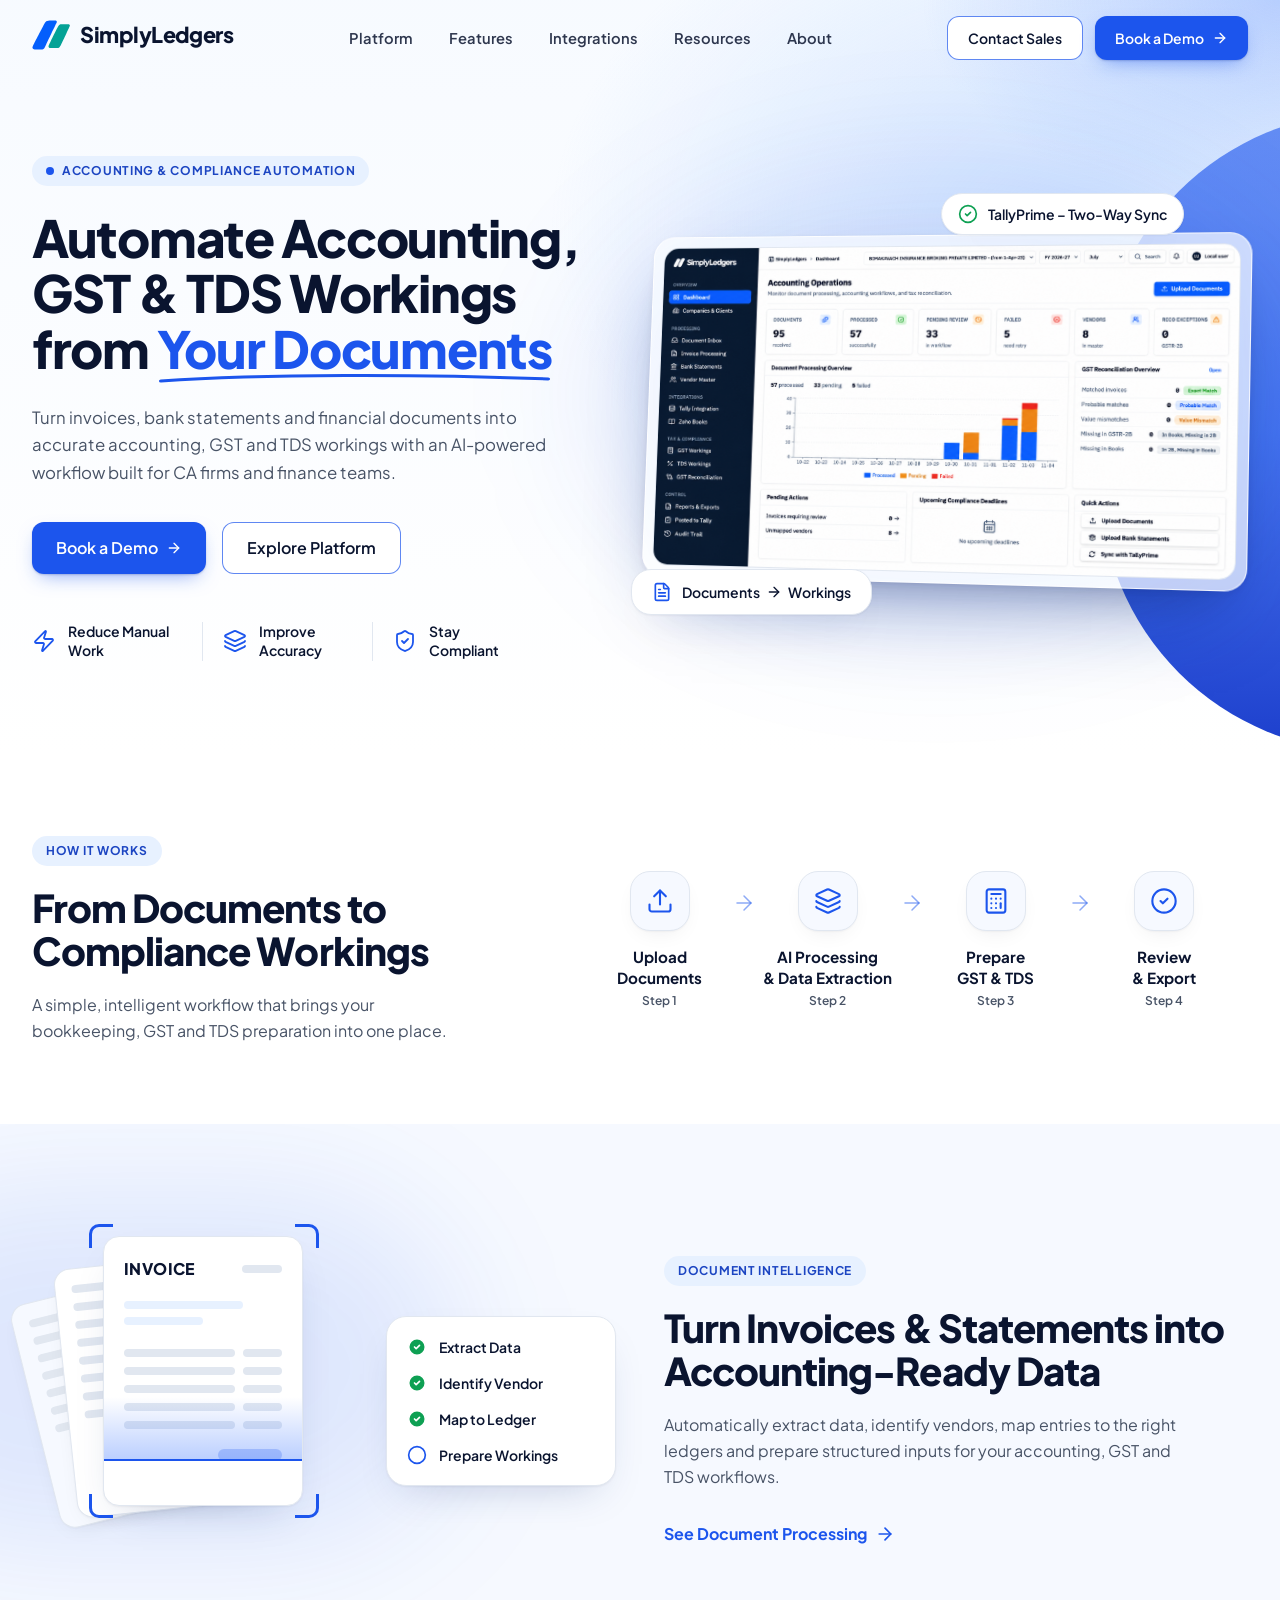
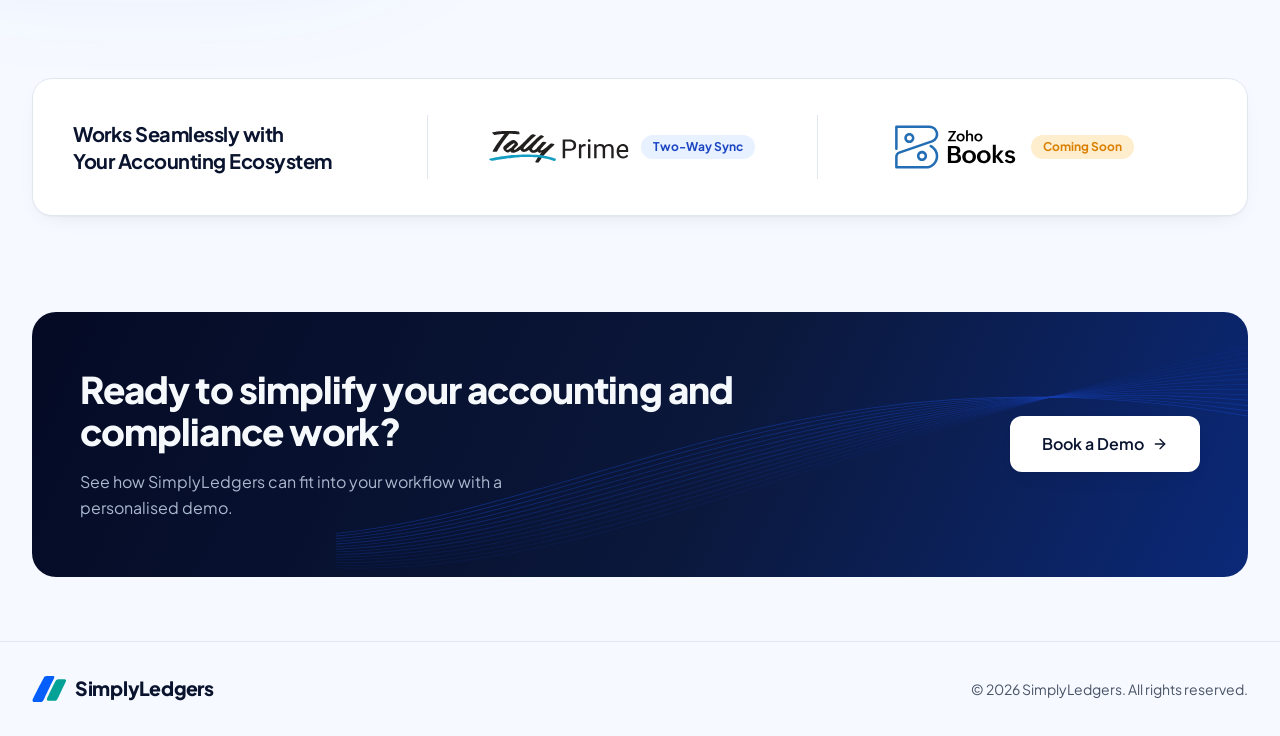
==== index.html @ 2ccde1b6 "Update website navigation and official brand logos" ====
<!DOCTYPE html>
<html lang="en" data-tsd-source="/src/routes/__root.tsx:119:5"><head><meta charset="utf-8"><meta name="viewport" content="width=device-width, initial-scale=1"><link rel="stylesheet" href="https://fonts.googleapis.com/css2?family=Plus+Jakarta+Sans:wght@400;500;600;700;800&amp;display=swap" data-precedence="default"><link rel="stylesheet" href="styles.css" data-precedence="default"><title>SimplyLedgers — Automate Accounting, GST &amp; TDS Workings</title><meta name="description" content="Turn invoices, bank statements and financial documents into accurate accounting, GST and TDS workings. Built for CA firms and finance teams."><meta property="og:title" content="SimplyLedgers — Automate Accounting, GST &amp; TDS Workings"><meta property="og:description" content="Turn invoices, bank statements and financial documents into accurate accounting, GST and TDS workings. Built for CA firms and finance teams."><meta property="og:type" content="website"><meta name="twitter:card" content="summary_large_image"><link rel="preconnect" href="https://fonts.googleapis.com"><link rel="preconnect" href="https://fonts.gstatic.com" crossorigin="anonymous">

<meta name="twitter:title" content="SimplyLedgers — Automate Accounting, GST &amp;amp; TDS Workings"><meta name="twitter:description" content="Turn invoices, bank statements and financial documents into accurate accounting, GST and TDS workings. Built for CA firms and finance teams."><meta property="og:image" content="https://pub-bb2e103a32db4e198524a2e9ed8f35b4.r2.dev/lovp_7wq3f783jy9pjv0c9831d3qkrh/c3ebfef0fb5a326c58db6273bd9fc0ab_1794362887114.png"><meta name="twitter:image" content="https://pub-bb2e103a32db4e198524a2e9ed8f35b4.r2.dev/lovp_7wq3f783jy9pjv0c9831d3qkrh/c3ebfef0fb5a326c58db6273bd9fc0ab_1794362887114.png"><link rel="icon" href="favicon.ico" type="image/x-icon"></head><body style=""><!--$--><div class="min-h-screen bg-background"><header class="fixed inset-x-0 top-0 z-50 transition-all duration-300 border-b border-transparent bg-transparent"><div class="mx-auto grid h-[76px] max-w-7xl grid-cols-[minmax(0,1fr)_auto] items-center gap-6 px-5 sm:px-8 lg:flex lg:justify-between"><a class="min-w-0 shrink-0 active" aria-label="SimplyLedgers home" href="index.html" data-status="active" aria-current="page"><span class="inline-flex items-center gap-2.5"><svg viewBox="568 362 406 318" aria-hidden="true" class="w-auto shrink-0 h-7 sm:h-[30px]"><g transform="translate(0 1024) scale(0.1 -0.1)"><path class="fill-brand-blue" d="M7410 6550 c-183 -8 -265 -61 -358 -233 -22 -40 -61 -110 -87 -157 -26 -47 -70 -128 -97 -180 -27 -52 -53 -99 -57 -105 -5 -5 -35 -62 -68 -125 -33 -63 -116 -221 -183 -350 -68 -129 -188 -361 -267 -515 -587 -1148 -596 -1169 -520 -1284 67 -101 66 -101 567 -101 633 0 586 -30 840 530 66 144 146 314 318 670 43 91 104 217 134 280 31 63 72 149 91 190 32 69 213 438 408 835 43 88 102 205 131 260 75 143 71 227 -13 270 -33 17 -571 27 -839 15z"></path><path class="fill-brand-teal" d="M8697 6159 c-66 -15 -132 -56 -183 -112 -48 -52 -305 -552 -637 -1237 -52 -107 -154 -316 -226 -464 -72 -148 -131 -271 -131 -273 0 -2 -20 -45 -45 -95 -76 -155 -58 -259 55 -319 44 -23 868 -22 943 1 155 48 183 93 519 830 56 122 140 305 181 390 24 52 97 208 162 345 65 138 171 360 236 494 141 289 147 319 83 391 -21 23 -51 44 -72 50 -46 12 -831 12 -885 -1z"></path></g></svg><span class="text-[1.25rem] font-extrabold leading-none tracking-tight sm:text-[1.35rem] text-foreground">SimplyLedgers</span></span></a><nav aria-label="Main" class="hidden items-center gap-1 lg:flex"><a class="group relative rounded-md px-4 py-2 text-[0.92rem] font-semibold text-foreground/85 transition-colors hover:text-primary" href="platform.html">Platform<span class="absolute inset-x-4 -bottom-0.5 h-0.5 origin-left scale-x-0 rounded-full bg-primary transition-transform duration-300 group-hover:scale-x-100"></span></a><a class="group relative rounded-md px-4 py-2 text-[0.92rem] font-semibold text-foreground/85 transition-colors hover:text-primary" href="features.html">Features<span class="absolute inset-x-4 -bottom-0.5 h-0.5 origin-left scale-x-0 rounded-full bg-primary transition-transform duration-300 group-hover:scale-x-100"></span></a><a class="group relative rounded-md px-4 py-2 text-[0.92rem] font-semibold text-foreground/85 transition-colors hover:text-primary" href="integrations.html">Integrations<span class="absolute inset-x-4 -bottom-0.5 h-0.5 origin-left scale-x-0 rounded-full bg-primary transition-transform duration-300 group-hover:scale-x-100"></span></a><a class="group relative rounded-md px-4 py-2 text-[0.92rem] font-semibold text-foreground/85 transition-colors hover:text-primary" href="resources.html">Resources<span class="absolute inset-x-4 -bottom-0.5 h-0.5 origin-left scale-x-0 rounded-full bg-primary transition-transform duration-300 group-hover:scale-x-100"></span></a><a class="group relative rounded-md px-4 py-2 text-[0.92rem] font-semibold text-foreground/85 transition-colors hover:text-primary" href="about.html">About<span class="absolute inset-x-4 -bottom-0.5 h-0.5 origin-left scale-x-0 rounded-full bg-primary transition-transform duration-300 group-hover:scale-x-100"></span></a></nav><div class="hidden items-center gap-3 lg:flex"><a class="inline-flex items-center justify-center gap-2 whitespace-nowrap text-sm cursor-pointer focus-visible:outline-none focus-visible:ring-1 focus-visible:ring-ring disabled:pointer-events-none disabled:opacity-50 disabled:cursor-not-allowed [&amp;_svg]:pointer-events-none [&amp;_svg]:size-4 [&amp;_svg]:shrink-0 border border-primary/70 bg-background text-foreground font-semibold transition-all duration-300 hover:border-primary hover:bg-secondary hover:-translate-y-px py-2 h-11 rounded-lg px-5" href="book-demo.html">Contact Sales</a><a class="inline-flex items-center justify-center gap-2 whitespace-nowrap text-sm cursor-pointer focus-visible:outline-none focus-visible:ring-1 focus-visible:ring-ring disabled:pointer-events-none disabled:opacity-50 disabled:cursor-not-allowed [&amp;_svg]:pointer-events-none [&amp;_svg]:size-4 [&amp;_svg]:shrink-0 bg-primary text-primary-foreground font-semibold shadow-button transition-all duration-300 hover:bg-primary-deep hover:-translate-y-px [&amp;_svg]:transition-transform hover:[&amp;_svg]:translate-x-0.5 py-2 h-11 rounded-lg px-5" href="book-demo.html">Book a Demo <svg xmlns="http://www.w3.org/2000/svg" width="24" height="24" viewBox="0 0 24 24" fill="none" stroke="currentColor" stroke-width="2" stroke-linecap="round" stroke-linejoin="round" class="lucide lucide-arrow-right" aria-hidden="true"><path d="M5 12h14"></path><path d="m12 5 7 7-7 7"></path></svg></a></div><button class="inline-flex items-center justify-center gap-2 whitespace-nowrap rounded-md text-sm font-medium cursor-pointer transition-colors focus-visible:outline-none focus-visible:ring-1 focus-visible:ring-ring disabled:pointer-events-none disabled:opacity-50 disabled:cursor-not-allowed [&amp;_svg]:pointer-events-none [&amp;_svg]:size-4 [&amp;_svg]:shrink-0 hover:bg-accent hover:text-accent-foreground h-9 w-9 shrink-0 lg:hidden" aria-label="Open menu" type="button" aria-haspopup="dialog" aria-expanded="false" data-state="closed"><svg xmlns="http://www.w3.org/2000/svg" width="24" height="24" viewBox="0 0 24 24" fill="none" stroke="currentColor" stroke-width="2" stroke-linecap="round" stroke-linejoin="round" class="lucide lucide-menu size-5!" aria-hidden="true"><path d="M4 5h16"></path><path d="M4 12h16"></path><path d="M4 19h16"></path></svg></button></div></header><main><section id="platform" class="relative overflow-hidden bg-hero pt-[76px]"><div aria-hidden="true" class="pointer-events-none absolute -right-[360px] top-28 hidden h-[640px] w-[540px] rounded-full bg-gradient-to-b from-primary/60 via-primary/80 to-primary-deep lg:block"></div><div class="mx-auto grid max-w-7xl items-center gap-16 px-5 pb-24 pt-14 sm:px-8 md:pt-20 lg:grid-cols-[minmax(0,0.95fr)_minmax(0,1.05fr)] lg:gap-10 lg:pb-24"><div class="min-w-0"><div class="reveal is-visible" style="--reveal-delay:0ms"><span class="eyebrow"><span class="size-2 rounded-full bg-primary"></span>Accounting &amp; Compliance Automation</span></div><div class="reveal is-visible" style="--reveal-delay:80ms"><h1 class="mt-6 text-[2.4rem] font-extrabold leading-[1.08] text-foreground sm:text-5xl lg:text-[2.85rem] xl:text-[3.2rem]">Automate Accounting,<br class="hidden lg:block"> GST &amp; TDS Workings<br class="hidden lg:block"> from<!-- --> <span class="relative inline-block text-primary">Your Documents<svg aria-hidden="true" viewBox="0 0 300 12" preserveAspectRatio="none" class="absolute -bottom-2 left-0 h-3 w-full"><path d="M3 9 C 80 2, 200 2, 297 7" fill="none" stroke="currentColor" stroke-width="3" stroke-linecap="round" pathLength="1" stroke-dasharray="1" style="animation:draw-line 1.2s 0.6s cubic-bezier(0.22,1,0.36,1) both"></path></svg></span></h1></div><div class="reveal is-visible" style="--reveal-delay:160ms"><p class="mt-7 max-w-xl text-[1.05rem] leading-relaxed text-muted-foreground">Turn invoices, bank statements and financial documents into accurate accounting, GST and TDS workings with an AI-powered workflow built for CA firms and finance teams.</p></div><div class="reveal mt-9 flex flex-wrap gap-4 is-visible" style="--reveal-delay:240ms"><a class="inline-flex items-center justify-center gap-2 whitespace-nowrap cursor-pointer focus-visible:outline-none focus-visible:ring-1 focus-visible:ring-ring disabled:pointer-events-none disabled:opacity-50 disabled:cursor-not-allowed [&amp;_svg]:pointer-events-none [&amp;_svg]:size-4 [&amp;_svg]:shrink-0 bg-primary text-primary-foreground font-semibold shadow-button transition-all duration-300 hover:bg-primary-deep hover:-translate-y-px [&amp;_svg]:transition-transform hover:[&amp;_svg]:translate-x-0.5 h-[52px] rounded-lg px-6 text-base" href="book-demo.html">Book a Demo <svg xmlns="http://www.w3.org/2000/svg" width="24" height="24" viewBox="0 0 24 24" fill="none" stroke="currentColor" stroke-width="2" stroke-linecap="round" stroke-linejoin="round" class="lucide lucide-arrow-right" aria-hidden="true"><path d="M5 12h14"></path><path d="m12 5 7 7-7 7"></path></svg></a><a class="inline-flex items-center justify-center gap-2 whitespace-nowrap cursor-pointer focus-visible:outline-none focus-visible:ring-1 focus-visible:ring-ring disabled:pointer-events-none disabled:opacity-50 disabled:cursor-not-allowed [&amp;_svg]:pointer-events-none [&amp;_svg]:size-4 [&amp;_svg]:shrink-0 border border-primary/70 bg-background text-foreground font-semibold transition-all duration-300 hover:border-primary hover:bg-secondary hover:-translate-y-px h-[52px] rounded-lg px-6 text-base" href="platform.html">Explore Platform</a></div><div class="reveal is-visible" style="--reveal-delay:320ms"><ul class="mt-12 grid max-w-lg grid-cols-3 divide-x divide-border"><li class="flex flex-col items-start gap-2 px-3 first:pl-0 sm:flex-row sm:items-center sm:gap-3 sm:px-5"><svg xmlns="http://www.w3.org/2000/svg" width="24" height="24" viewBox="0 0 24 24" fill="none" stroke="currentColor" stroke-width="1.8" stroke-linecap="round" stroke-linejoin="round" class="lucide lucide-zap size-6 shrink-0 text-primary" aria-hidden="true"><path d="M4 14a1 1 0 0 1-.78-1.63l9.9-10.2a.5.5 0 0 1 .86.46l-1.92 6.02A1 1 0 0 0 13 10h7a1 1 0 0 1 .78 1.63l-9.9 10.2a.5.5 0 0 1-.86-.46l1.92-6.02A1 1 0 0 0 11 14z"></path></svg><span class="text-[0.82rem] font-semibold leading-snug text-foreground sm:text-sm">Reduce Manual Work</span></li><li class="flex flex-col items-start gap-2 px-3 first:pl-0 sm:flex-row sm:items-center sm:gap-3 sm:px-5"><svg xmlns="http://www.w3.org/2000/svg" width="24" height="24" viewBox="0 0 24 24" fill="none" stroke="currentColor" stroke-width="1.8" stroke-linecap="round" stroke-linejoin="round" class="lucide lucide-layers size-6 shrink-0 text-primary" aria-hidden="true"><path d="M12.83 2.18a2 2 0 0 0-1.66 0L2.6 6.08a1 1 0 0 0 0 1.83l8.58 3.91a2 2 0 0 0 1.66 0l8.58-3.9a1 1 0 0 0 0-1.83z"></path><path d="M2 12a1 1 0 0 0 .58.91l8.6 3.91a2 2 0 0 0 1.65 0l8.58-3.9A1 1 0 0 0 22 12"></path><path d="M2 17a1 1 0 0 0 .58.91l8.6 3.91a2 2 0 0 0 1.65 0l8.58-3.9A1 1 0 0 0 22 17"></path></svg><span class="text-[0.82rem] font-semibold leading-snug text-foreground sm:text-sm">Improve Accuracy</span></li><li class="flex flex-col items-start gap-2 px-3 first:pl-0 sm:flex-row sm:items-center sm:gap-3 sm:px-5"><svg xmlns="http://www.w3.org/2000/svg" width="24" height="24" viewBox="0 0 24 24" fill="none" stroke="currentColor" stroke-width="1.8" stroke-linecap="round" stroke-linejoin="round" class="lucide lucide-shield-check size-6 shrink-0 text-primary" aria-hidden="true"><path d="M20 13c0 5-3.5 7.5-7.66 8.95a1 1 0 0 1-.67-.01C7.5 20.5 4 18 4 13V6a1 1 0 0 1 1-1c2 0 4.5-1.2 6.24-2.72a1.17 1.17 0 0 1 1.52 0C14.51 3.81 17 5 19 5a1 1 0 0 1 1 1z"></path><path d="m9 12 2 2 4-4"></path></svg><span class="text-[0.82rem] font-semibold leading-snug text-foreground sm:text-sm">Stay Compliant</span></li></ul></div></div><div class="reveal min-w-0 2xl:-mr-20 is-visible" style="--reveal-delay:200ms"><div class="relative"><div aria-hidden="true" class="absolute -inset-x-10 -top-16 -bottom-10 -z-10 rounded-[48%] bg-primary/10 blur-3xl"></div><div class="perspective-stage"><div class="lg:frame-tilt rounded-[22px] border border-background/80 bg-background/70 p-2 shadow-frame ring-1 ring-primary/10 backdrop-blur sm:p-2.5"><div class="overflow-hidden rounded-[16px] border border-border bg-background"><img src="simplyledgers-dashboard.png" alt="SimplyLedgers Accounting Operations dashboard" width="1693" height="929" class="block h-auto w-full" loading="eager" fetchpriority="high" decoding="async"></div></div></div><div class="animate-float-soft absolute -top-7 right-4 hidden items-center gap-2.5 rounded-full border border-border bg-background px-4 py-2.5 shadow-card sm:flex lg:-top-10 lg:right-16"><svg xmlns="http://www.w3.org/2000/svg" width="24" height="24" viewBox="0 0 24 24" fill="none" stroke="currentColor" stroke-width="2" stroke-linecap="round" stroke-linejoin="round" class="lucide lucide-circle-check size-5 text-success" aria-hidden="true"><circle cx="12" cy="12" r="10"></circle><path d="m9 12 2 2 4-4"></path></svg><span class="text-sm font-semibold text-foreground">TallyPrime – Two-Way Sync</span></div><div class="animate-float-soft absolute -bottom-8 left-0 hidden items-center gap-2.5 rounded-2xl border border-border bg-background px-5 py-3 shadow-card sm:flex" style="animation-delay:1.5s"><svg xmlns="http://www.w3.org/2000/svg" width="24" height="24" viewBox="0 0 24 24" fill="none" stroke="currentColor" stroke-width="2" stroke-linecap="round" stroke-linejoin="round" class="lucide lucide-file-text size-5 text-primary" aria-hidden="true"><path d="M6 22a2 2 0 0 1-2-2V4a2 2 0 0 1 2-2h8a2.4 2.4 0 0 1 1.704.706l3.588 3.588A2.4 2.4 0 0 1 20 8v12a2 2 0 0 1-2 2z"></path><path d="M14 2v5a1 1 0 0 0 1 1h5"></path><path d="M10 9H8"></path><path d="M16 13H8"></path><path d="M16 17H8"></path></svg><span class="flex items-center gap-1.5 text-sm font-semibold text-foreground">Documents <svg xmlns="http://www.w3.org/2000/svg" width="24" height="24" viewBox="0 0 24 24" fill="none" stroke="currentColor" stroke-width="2" stroke-linecap="round" stroke-linejoin="round" class="lucide lucide-arrow-right size-4" aria-hidden="true"><path d="M5 12h14"></path><path d="m12 5 7 7-7 7"></path></svg> Workings</span></div></div></div></div></section><section id="how-it-works" class="relative bg-background py-16 lg:py-20"><div class="mx-auto grid max-w-7xl items-center gap-14 px-5 sm:px-8 lg:grid-cols-[minmax(0,0.85fr)_minmax(0,1.15fr)] lg:gap-12"><div class="min-w-0"><div class="reveal is-visible" style="--reveal-delay:0ms"><span class="eyebrow">How it works</span></div><div class="reveal is-visible" style="--reveal-delay:80ms"><h2 class="mt-5 text-3xl font-extrabold leading-[1.12] text-foreground sm:text-[2.4rem]">From Documents to Compliance Workings</h2></div><div class="reveal is-visible" style="--reveal-delay:160ms"><p class="mt-5 max-w-md text-base leading-relaxed text-muted-foreground">A simple, intelligent workflow that brings your bookkeeping, GST and TDS preparation into one place.</p></div></div><ol class="grid min-w-0 grid-cols-2 gap-x-4 gap-y-10 sm:grid-cols-4 sm:gap-0"><li class="reveal relative flex flex-col items-center text-center is-visible" style="--reveal-delay:0ms"><svg xmlns="http://www.w3.org/2000/svg" width="24" height="24" viewBox="0 0 24 24" fill="none" stroke="currentColor" stroke-width="1.5" stroke-linecap="round" stroke-linejoin="round" class="lucide lucide-arrow-right absolute right-0 top-5 hidden size-6 translate-x-1/2 text-primary/50 sm:block" aria-hidden="true"><path d="M5 12h14"></path><path d="m12 5 7 7-7 7"></path></svg><span class="group grid size-[60px] place-items-center rounded-2xl border border-border bg-surface text-primary shadow-soft transition-all duration-300 hover:-translate-y-1 hover:border-primary/30 hover:bg-secondary"><svg xmlns="http://www.w3.org/2000/svg" width="24" height="24" viewBox="0 0 24 24" fill="none" stroke="currentColor" stroke-width="1.8" stroke-linecap="round" stroke-linejoin="round" class="lucide lucide-upload size-7" aria-hidden="true"><path d="M12 3v12"></path><path d="m17 8-5-5-5 5"></path><path d="M21 15v4a2 2 0 0 1-2 2H5a2 2 0 0 1-2-2v-4"></path></svg></span><span class="mt-4 text-[0.95rem] font-bold leading-snug text-foreground">Upload<br>Documents</span><span class="mt-1 text-xs font-semibold text-muted-foreground">Step <!-- -->1</span></li><li class="reveal relative flex flex-col items-center text-center is-visible" style="--reveal-delay:110ms"><svg xmlns="http://www.w3.org/2000/svg" width="24" height="24" viewBox="0 0 24 24" fill="none" stroke="currentColor" stroke-width="1.5" stroke-linecap="round" stroke-linejoin="round" class="lucide lucide-arrow-right absolute right-0 top-5 hidden size-6 translate-x-1/2 text-primary/50 sm:block" aria-hidden="true"><path d="M5 12h14"></path><path d="m12 5 7 7-7 7"></path></svg><span class="group grid size-[60px] place-items-center rounded-2xl border border-border bg-surface text-primary shadow-soft transition-all duration-300 hover:-translate-y-1 hover:border-primary/30 hover:bg-secondary"><svg xmlns="http://www.w3.org/2000/svg" width="24" height="24" viewBox="0 0 24 24" fill="none" stroke="currentColor" stroke-width="1.8" stroke-linecap="round" stroke-linejoin="round" class="lucide lucide-layers size-7" aria-hidden="true"><path d="M12.83 2.18a2 2 0 0 0-1.66 0L2.6 6.08a1 1 0 0 0 0 1.83l8.58 3.91a2 2 0 0 0 1.66 0l8.58-3.9a1 1 0 0 0 0-1.83z"></path><path d="M2 12a1 1 0 0 0 .58.91l8.6 3.91a2 2 0 0 0 1.65 0l8.58-3.9A1 1 0 0 0 22 12"></path><path d="M2 17a1 1 0 0 0 .58.91l8.6 3.91a2 2 0 0 0 1.65 0l8.58-3.9A1 1 0 0 0 22 17"></path></svg></span><span class="mt-4 text-[0.95rem] font-bold leading-snug text-foreground">AI Processing<br>&amp; Data Extraction</span><span class="mt-1 text-xs font-semibold text-muted-foreground">Step <!-- -->2</span></li><li class="reveal relative flex flex-col items-center text-center is-visible" style="--reveal-delay:220ms"><svg xmlns="http://www.w3.org/2000/svg" width="24" height="24" viewBox="0 0 24 24" fill="none" stroke="currentColor" stroke-width="1.5" stroke-linecap="round" stroke-linejoin="round" class="lucide lucide-arrow-right absolute right-0 top-5 hidden size-6 translate-x-1/2 text-primary/50 sm:block" aria-hidden="true"><path d="M5 12h14"></path><path d="m12 5 7 7-7 7"></path></svg><span class="group grid size-[60px] place-items-center rounded-2xl border border-border bg-surface text-primary shadow-soft transition-all duration-300 hover:-translate-y-1 hover:border-primary/30 hover:bg-secondary"><svg xmlns="http://www.w3.org/2000/svg" width="24" height="24" viewBox="0 0 24 24" fill="none" stroke="currentColor" stroke-width="1.8" stroke-linecap="round" stroke-linejoin="round" class="lucide lucide-calculator size-7" aria-hidden="true"><rect width="16" height="20" x="4" y="2" rx="2"></rect><line x1="8" x2="16" y1="6" y2="6"></line><line x1="16" x2="16" y1="14" y2="18"></line><path d="M16 10h.01"></path><path d="M12 10h.01"></path><path d="M8 10h.01"></path><path d="M12 14h.01"></path><path d="M8 14h.01"></path><path d="M12 18h.01"></path><path d="M8 18h.01"></path></svg></span><span class="mt-4 text-[0.95rem] font-bold leading-snug text-foreground">Prepare<br>GST &amp; TDS</span><span class="mt-1 text-xs font-semibold text-muted-foreground">Step <!-- -->3</span></li><li class="reveal relative flex flex-col items-center text-center is-visible" style="--reveal-delay:330ms"><span class="group grid size-[60px] place-items-center rounded-2xl border border-border bg-surface text-primary shadow-soft transition-all duration-300 hover:-translate-y-1 hover:border-primary/30 hover:bg-secondary"><svg xmlns="http://www.w3.org/2000/svg" width="24" height="24" viewBox="0 0 24 24" fill="none" stroke="currentColor" stroke-width="1.8" stroke-linecap="round" stroke-linejoin="round" class="lucide lucide-circle-check size-7" aria-hidden="true"><circle cx="12" cy="12" r="10"></circle><path d="m9 12 2 2 4-4"></path></svg></span><span class="mt-4 text-[0.95rem] font-bold leading-snug text-foreground">Review<br>&amp; Export</span><span class="mt-1 text-xs font-semibold text-muted-foreground">Step <!-- -->4</span></li></ol></div></section><section id="document-intelligence" class="relative overflow-hidden bg-surface py-20 lg:py-28"><div aria-hidden="true" class="pointer-events-none absolute -left-40 top-16 h-[360px] w-[620px] rounded-full bg-primary/10 blur-3xl"></div><div class="relative mx-auto grid max-w-7xl items-center gap-16 px-5 sm:px-8 lg:grid-cols-2 lg:gap-12"><div class="reveal flex min-w-0 flex-col items-center gap-8 sm:flex-row sm:items-center sm:justify-center is-visible" style="--reveal-delay:0ms"><div class="relative mx-auto h-[300px] w-full max-w-[320px] sm:h-[330px]"><div class="absolute left-0 top-12 h-[230px] w-[170px] -rotate-[14deg] rounded-xl border border-border bg-surface p-4 shadow-soft"><div class="space-y-2.5"><div class="flex gap-2"><span class="h-2 flex-1 rounded-full bg-border"></span><span class="h-2 w-1/4 rounded-full bg-border"></span></div><div class="flex gap-2"><span class="h-2 flex-1 rounded-full bg-border"></span><span class="h-2 w-1/4 rounded-full bg-border"></span></div><div class="flex gap-2"><span class="h-2 flex-1 rounded-full bg-border"></span><span class="h-2 w-1/4 rounded-full bg-border"></span></div><div class="flex gap-2"><span class="h-2 flex-1 rounded-full bg-border"></span><span class="h-2 w-1/4 rounded-full bg-border"></span></div><div class="flex gap-2"><span class="h-2 flex-1 rounded-full bg-border"></span><span class="h-2 w-1/4 rounded-full bg-border"></span></div><div class="flex gap-2"><span class="h-2 flex-1 rounded-full bg-border"></span><span class="h-2 w-1/4 rounded-full bg-border"></span></div><div class="flex gap-2"><span class="h-2 flex-1 rounded-full bg-border"></span><span class="h-2 w-1/4 rounded-full bg-border"></span></div></div></div><div class="absolute left-8 top-6 h-[250px] w-[185px] -rotate-[6deg] rounded-xl border border-border bg-background p-4 shadow-soft"><div class="space-y-2.5"><div class="flex gap-2"><span class="h-2 flex-1 rounded-full bg-border"></span><span class="h-2 w-1/4 rounded-full bg-border"></span></div><div class="flex gap-2"><span class="h-2 flex-1 rounded-full bg-border"></span><span class="h-2 w-1/4 rounded-full bg-border"></span></div><div class="flex gap-2"><span class="h-2 flex-1 rounded-full bg-border"></span><span class="h-2 w-1/4 rounded-full bg-border"></span></div><div class="flex gap-2"><span class="h-2 flex-1 rounded-full bg-border"></span><span class="h-2 w-1/4 rounded-full bg-border"></span></div><div class="flex gap-2"><span class="h-2 flex-1 rounded-full bg-border"></span><span class="h-2 w-1/4 rounded-full bg-border"></span></div><div class="flex gap-2"><span class="h-2 flex-1 rounded-full bg-border"></span><span class="h-2 w-1/4 rounded-full bg-border"></span></div><div class="flex gap-2"><span class="h-2 flex-1 rounded-full bg-border"></span><span class="h-2 w-1/4 rounded-full bg-border"></span></div><div class="flex gap-2"><span class="h-2 flex-1 rounded-full bg-border"></span><span class="h-2 w-1/4 rounded-full bg-border"></span></div></div></div><div class="absolute left-[70px] top-0 h-[270px] w-[200px] overflow-hidden rounded-xl border border-border bg-background p-5 shadow-card"><div class="flex items-center justify-between"><span class="text-base font-extrabold tracking-wide text-foreground">INVOICE</span><span class="h-2 w-10 rounded-full bg-border"></span></div><div class="mt-5 space-y-2"><span class="block h-2 w-3/4 rounded-full bg-secondary"></span><span class="block h-2 w-1/2 rounded-full bg-secondary"></span></div><div class="mt-6"><div class="space-y-2.5"><div class="flex gap-2"><span class="h-2 flex-1 rounded-full bg-border"></span><span class="h-2 w-1/4 rounded-full bg-border"></span></div><div class="flex gap-2"><span class="h-2 flex-1 rounded-full bg-border"></span><span class="h-2 w-1/4 rounded-full bg-border"></span></div><div class="flex gap-2"><span class="h-2 flex-1 rounded-full bg-border"></span><span class="h-2 w-1/4 rounded-full bg-border"></span></div><div class="flex gap-2"><span class="h-2 flex-1 rounded-full bg-border"></span><span class="h-2 w-1/4 rounded-full bg-border"></span></div><div class="flex gap-2"><span class="h-2 flex-1 rounded-full bg-border"></span><span class="h-2 w-1/4 rounded-full bg-border"></span></div></div></div><div class="mt-5 flex justify-end"><span class="h-3 w-16 rounded-full bg-primary/25"></span></div><div class="animate-scan absolute inset-x-0 h-16 -translate-y-full" style="background:var(--gradient-scan)"><span class="absolute inset-x-0 bottom-0 h-0.5 bg-primary"></span></div></div><span aria-hidden="true" class="absolute left-[56px] -top-3 size-6 rounded-tl-md border-l-[3px] border-t-[3px] border-primary"></span><span aria-hidden="true" class="absolute left-[262px] -top-3 size-6 rounded-tr-md border-r-[3px] border-t-[3px] border-primary"></span><span aria-hidden="true" class="absolute left-[56px] top-[258px] size-6 rounded-bl-md border-b-[3px] border-l-[3px] border-primary"></span><span aria-hidden="true" class="absolute left-[262px] top-[258px] size-6 rounded-br-md border-b-[3px] border-r-[3px] border-primary"></span></div><ul class="w-full max-w-[230px] shrink-0 space-y-4 rounded-2xl border border-border bg-background p-5 shadow-card"><li class="reveal flex items-center gap-3 is-visible" style="--reveal-delay:300ms"><svg xmlns="http://www.w3.org/2000/svg" width="24" height="24" viewBox="0 0 24 24" fill="none" stroke="currentColor" stroke-width="2" stroke-linecap="round" stroke-linejoin="round" class="lucide lucide-circle-check size-5 shrink-0 fill-success text-background" aria-hidden="true"><circle cx="12" cy="12" r="10"></circle><path d="m9 12 2 2 4-4"></path></svg><span class="text-sm font-semibold text-foreground">Extract Data</span></li><li class="reveal flex items-center gap-3 is-visible" style="--reveal-delay:480ms"><svg xmlns="http://www.w3.org/2000/svg" width="24" height="24" viewBox="0 0 24 24" fill="none" stroke="currentColor" stroke-width="2" stroke-linecap="round" stroke-linejoin="round" class="lucide lucide-circle-check size-5 shrink-0 fill-success text-background" aria-hidden="true"><circle cx="12" cy="12" r="10"></circle><path d="m9 12 2 2 4-4"></path></svg><span class="text-sm font-semibold text-foreground">Identify Vendor</span></li><li class="reveal flex items-center gap-3 is-visible" style="--reveal-delay:660ms"><svg xmlns="http://www.w3.org/2000/svg" width="24" height="24" viewBox="0 0 24 24" fill="none" stroke="currentColor" stroke-width="2" stroke-linecap="round" stroke-linejoin="round" class="lucide lucide-circle-check size-5 shrink-0 fill-success text-background" aria-hidden="true"><circle cx="12" cy="12" r="10"></circle><path d="m9 12 2 2 4-4"></path></svg><span class="text-sm font-semibold text-foreground">Map to Ledger</span></li><li class="reveal flex items-center gap-3 is-visible" style="--reveal-delay:840ms"><svg xmlns="http://www.w3.org/2000/svg" width="24" height="24" viewBox="0 0 24 24" fill="none" stroke="currentColor" stroke-width="2" stroke-linecap="round" stroke-linejoin="round" class="lucide lucide-circle size-5 shrink-0 text-primary" aria-hidden="true"><circle cx="12" cy="12" r="10"></circle></svg><span class="text-sm font-semibold text-foreground">Prepare Workings</span></li></ul></div><div class="min-w-0"><div class="reveal is-visible" style="--reveal-delay:0ms"><span class="eyebrow">Document intelligence</span></div><div class="reveal is-visible" style="--reveal-delay:80ms"><h2 class="mt-5 text-3xl font-extrabold leading-[1.12] text-foreground sm:text-[2.4rem]">Turn Invoices &amp; Statements into Accounting-Ready Data</h2></div><div class="reveal is-visible" style="--reveal-delay:160ms"><p class="mt-5 max-w-lg text-base leading-relaxed text-muted-foreground">Automatically extract data, identify vendors, map entries to the right ledgers and prepare structured inputs for your accounting, GST and TDS workflows.</p></div><div class="reveal is-visible" style="--reveal-delay:240ms"><a class="group mt-8 inline-flex items-center gap-2 text-base font-bold text-primary transition-colors hover:text-primary-deep" href="platform.html#document-intelligence">See Document Processing<svg xmlns="http://www.w3.org/2000/svg" width="24" height="24" viewBox="0 0 24 24" fill="none" stroke="currentColor" stroke-width="2" stroke-linecap="round" stroke-linejoin="round" class="lucide lucide-arrow-right size-5 transition-transform duration-300 group-hover:translate-x-1" aria-hidden="true"><path d="M5 12h14"></path><path d="m12 5 7 7-7 7"></path></svg></a></div></div></div></section><section id="integrations" class="bg-surface pb-20 lg:pb-24"><div class="mx-auto max-w-7xl px-5 sm:px-8"><div class="reveal grid items-center gap-8 rounded-2xl border border-border bg-background px-6 py-8 shadow-soft sm:px-10 md:grid-cols-[minmax(0,1fr)_auto_minmax(0,1.1fr)_auto_minmax(0,1.1fr)] md:gap-0 md:py-9 is-visible" style="--reveal-delay:0ms"><h2 class="text-xl font-bold leading-snug text-foreground md:pr-8">Works Seamlessly with<br class="hidden sm:block"> Your Accounting Ecosystem</h2><span aria-hidden="true" class="hidden h-16 w-px bg-border md:block"></span><div class="flex flex-wrap items-center gap-3 md:justify-center md:px-8"><img src="logos/tallyprime-logo.svg" alt="TallyPrime" class="h-8 w-auto shrink-0"><span class="rounded-full bg-secondary px-3 py-1 text-xs font-bold text-secondary-foreground">Two-Way Sync</span></div><span aria-hidden="true" class="hidden h-16 w-px bg-border md:block"></span><div class="flex flex-wrap items-center gap-3 md:justify-center md:px-8"><img src="logos/zoho-books-logo.svg" alt="Zoho Books" class="h-11 w-auto shrink-0"><span class="rounded-full bg-warning-soft px-3 py-1 text-xs font-bold text-warning">Coming Soon</span></div></div></div></section><section id="book-demo" class="bg-surface pb-16"><div class="mx-auto max-w-7xl px-5 sm:px-8"><div class="reveal relative overflow-hidden rounded-3xl bg-cta px-7 py-12 sm:px-12 md:py-14 is-visible" style="--reveal-delay:0ms"><svg aria-hidden="true" viewBox="0 0 800 300" preserveAspectRatio="none" class="pointer-events-none absolute inset-y-0 right-0 h-full w-full opacity-60 md:w-3/4"><path d="M0 290 C 220 300, 420 150, 800 40" fill="none" class="stroke-primary" stroke-opacity="0.15" stroke-width="1"></path><path d="M0 287 C 220 294, 420 141, 800 46" fill="none" class="stroke-primary" stroke-opacity="0.185" stroke-width="1"></path><path d="M0 284 C 220 288, 420 132, 800 52" fill="none" class="stroke-primary" stroke-opacity="0.22" stroke-width="1"></path><path d="M0 281 C 220 282, 420 123, 800 58" fill="none" class="stroke-primary" stroke-opacity="0.255" stroke-width="1"></path><path d="M0 278 C 220 276, 420 114, 800 64" fill="none" class="stroke-primary" stroke-opacity="0.29000000000000004" stroke-width="1"></path><path d="M0 275 C 220 270, 420 105, 800 70" fill="none" class="stroke-primary" stroke-opacity="0.325" stroke-width="1"></path><path d="M0 272 C 220 264, 420 96, 800 76" fill="none" class="stroke-primary" stroke-opacity="0.36" stroke-width="1"></path><path d="M0 269 C 220 258, 420 87, 800 82" fill="none" class="stroke-primary" stroke-opacity="0.395" stroke-width="1"></path><path d="M0 266 C 220 252, 420 78, 800 88" fill="none" class="stroke-primary" stroke-opacity="0.43000000000000005" stroke-width="1"></path><path d="M0 263 C 220 246, 420 69, 800 94" fill="none" class="stroke-primary" stroke-opacity="0.4650000000000001" stroke-width="1"></path><path d="M0 260 C 220 240, 420 60, 800 100" fill="none" class="stroke-primary" stroke-opacity="0.5" stroke-width="1"></path><path d="M0 257 C 220 234, 420 51, 800 106" fill="none" class="stroke-primary" stroke-opacity="0.535" stroke-width="1"></path><path d="M0 254 C 220 228, 420 42, 800 112" fill="none" class="stroke-primary" stroke-opacity="0.5700000000000001" stroke-width="1"></path><path d="M0 251 C 220 222, 420 33, 800 118" fill="none" class="stroke-primary" stroke-opacity="0.6050000000000001" stroke-width="1"></path></svg><div class="relative grid items-center gap-8 md:grid-cols-[minmax(0,1fr)_auto]"><div class="min-w-0"><h2 class="max-w-2xl text-3xl font-extrabold leading-[1.15] text-navy-foreground sm:text-[2.3rem]">Ready to simplify your accounting and compliance work?</h2><p class="mt-4 max-w-lg text-base leading-relaxed text-navy-muted">See how SimplyLedgers can fit into your workflow with a personalised demo.</p></div><a class="inline-flex items-center justify-center gap-2 whitespace-nowrap cursor-pointer focus-visible:outline-none focus-visible:ring-1 focus-visible:ring-ring disabled:pointer-events-none disabled:opacity-50 disabled:cursor-not-allowed [&amp;_svg]:pointer-events-none [&amp;_svg]:size-4 [&amp;_svg]:shrink-0 bg-background text-foreground font-semibold shadow-soft transition-all duration-300 hover:bg-secondary hover:-translate-y-px [&amp;_svg]:transition-transform hover:[&amp;_svg]:translate-x-0.5 rounded-lg text-base h-14 justify-self-start px-8 md:justify-self-end" href="book-demo.html">Book a Demo <svg xmlns="http://www.w3.org/2000/svg" width="24" height="24" viewBox="0 0 24 24" fill="none" stroke="currentColor" stroke-width="2" stroke-linecap="round" stroke-linejoin="round" class="lucide lucide-arrow-right" aria-hidden="true"><path d="M5 12h14"></path><path d="m12 5 7 7-7 7"></path></svg></a></div></div></div></section></main><footer class="border-t border-border bg-surface"><div class="mx-auto flex max-w-7xl flex-col items-start justify-between gap-4 px-5 py-8 sm:flex-row sm:items-center sm:px-8"><span class="inline-flex items-center gap-2.5 scale-90 origin-left"><svg viewBox="568 362 406 318" aria-hidden="true" class="w-auto shrink-0 h-7 sm:h-[30px]"><g transform="translate(0 1024) scale(0.1 -0.1)"><path class="fill-brand-blue" d="M7410 6550 c-183 -8 -265 -61 -358 -233 -22 -40 -61 -110 -87 -157 -26 -47 -70 -128 -97 -180 -27 -52 -53 -99 -57 -105 -5 -5 -35 -62 -68 -125 -33 -63 -116 -221 -183 -350 -68 -129 -188 -361 -267 -515 -587 -1148 -596 -1169 -520 -1284 67 -101 66 -101 567 -101 633 0 586 -30 840 530 66 144 146 314 318 670 43 91 104 217 134 280 31 63 72 149 91 190 32 69 213 438 408 835 43 88 102 205 131 260 75 143 71 227 -13 270 -33 17 -571 27 -839 15z"></path><path class="fill-brand-teal" d="M8697 6159 c-66 -15 -132 -56 -183 -112 -48 -52 -305 -552 -637 -1237 -52 -107 -154 -316 -226 -464 -72 -148 -131 -271 -131 -273 0 -2 -20 -45 -45 -95 -76 -155 -58 -259 55 -319 44 -23 868 -22 943 1 155 48 183 93 519 830 56 122 140 305 181 390 24 52 97 208 162 345 65 138 171 360 236 494 141 289 147 319 83 391 -21 23 -51 44 -72 50 -46 12 -831 12 -885 -1z"></path></g></svg><span class="text-[1.25rem] font-extrabold leading-none tracking-tight sm:text-[1.35rem] text-foreground">SimplyLedgers</span></span><p class="text-sm text-muted-foreground">© <!-- -->2026<!-- --> SimplyLedgers. All rights reserved.</p></div></footer></div><!--/$-->


<div></div><div id="mobile-menu" hidden><div data-state="open" class="fixed inset-0 z-50 bg-black/80 data-[state=open]:animate-in data-[state=closed]:animate-out data-[state=closed]:fade-out-0 data-[state=open]:fade-in-0" data-aria-hidden="true" aria-hidden="true"></div>
<div role="dialog" id="radix-_R_haq_" data-state="open" class="fixed z-50 bg-background p-6 shadow-lg transition ease-in-out data-[state=closed]:duration-300 data-[state=open]:duration-500 data-[state=open]:animate-in data-[state=closed]:animate-out inset-y-0 right-0 h-full w-3/4 border-l data-[state=closed]:slide-out-to-right data-[state=open]:slide-in-from-right sm:max-w-sm flex flex-col gap-6 pt-14" tabindex="-1" aria-labelledby="radix-_R_haqH1_"><button type="button" class="absolute right-4 top-4 rounded-sm opacity-70 ring-offset-background cursor-pointer transition-opacity hover:opacity-100 focus:outline-none focus:ring-2 focus:ring-ring focus:ring-offset-2 disabled:pointer-events-none data-[state=open]:bg-secondary"><svg xmlns="http://www.w3.org/2000/svg" width="24" height="24" viewBox="0 0 24 24" fill="none" stroke="currentColor" stroke-width="2" stroke-linecap="round" stroke-linejoin="round" class="lucide lucide-x h-4 w-4" aria-hidden="true"><path d="M18 6 6 18"></path><path d="m6 6 12 12"></path></svg><span class="sr-only">Close</span></button><h2 id="radix-_R_haqH1_" class="text-lg font-semibold text-foreground sr-only">Menu</h2><nav aria-label="Mobile" class="flex flex-col gap-1"><a class="rounded-lg px-3 py-3 text-base font-semibold text-foreground transition-colors hover:bg-secondary hover:text-primary" href="platform.html">Platform</a><a class="rounded-lg px-3 py-3 text-base font-semibold text-foreground transition-colors hover:bg-secondary hover:text-primary" href="features.html">Features</a><a class="rounded-lg px-3 py-3 text-base font-semibold text-foreground transition-colors hover:bg-secondary hover:text-primary" href="integrations.html">Integrations</a><a class="rounded-lg px-3 py-3 text-base font-semibold text-foreground transition-colors hover:bg-secondary hover:text-primary" href="resources.html">Resources</a><a class="rounded-lg px-3 py-3 text-base font-semibold text-foreground transition-colors hover:bg-secondary hover:text-primary" href="about.html">About</a></nav><div class="mt-auto flex flex-col gap-3"><a class="inline-flex items-center justify-center gap-2 whitespace-nowrap text-sm cursor-pointer focus-visible:outline-none focus-visible:ring-1 focus-visible:ring-ring disabled:pointer-events-none disabled:opacity-50 disabled:cursor-not-allowed [&amp;_svg]:pointer-events-none [&amp;_svg]:size-4 [&amp;_svg]:shrink-0 border border-primary/70 bg-background text-foreground font-semibold transition-all duration-300 hover:border-primary hover:bg-secondary hover:-translate-y-px px-4 py-2 h-12 rounded-lg" href="book-demo.html">Contact Sales</a><a class="inline-flex items-center justify-center gap-2 whitespace-nowrap text-sm cursor-pointer focus-visible:outline-none focus-visible:ring-1 focus-visible:ring-ring disabled:pointer-events-none disabled:opacity-50 disabled:cursor-not-allowed [&amp;_svg]:pointer-events-none [&amp;_svg]:size-4 [&amp;_svg]:shrink-0 bg-primary text-primary-foreground font-semibold shadow-button transition-all duration-300 hover:bg-primary-deep hover:-translate-y-px [&amp;_svg]:transition-transform hover:[&amp;_svg]:translate-x-0.5 px-4 py-2 h-12 rounded-lg" href="book-demo.html">Book a Demo <svg xmlns="http://www.w3.org/2000/svg" width="24" height="24" viewBox="0 0 24 24" fill="none" stroke="currentColor" stroke-width="2" stroke-linecap="round" stroke-linejoin="round" class="lucide lucide-arrow-right" aria-hidden="true"><path d="M5 12h14"></path><path d="m12 5 7 7-7 7"></path></svg></a></div></div></div><script src="site.js"></script></body></html>
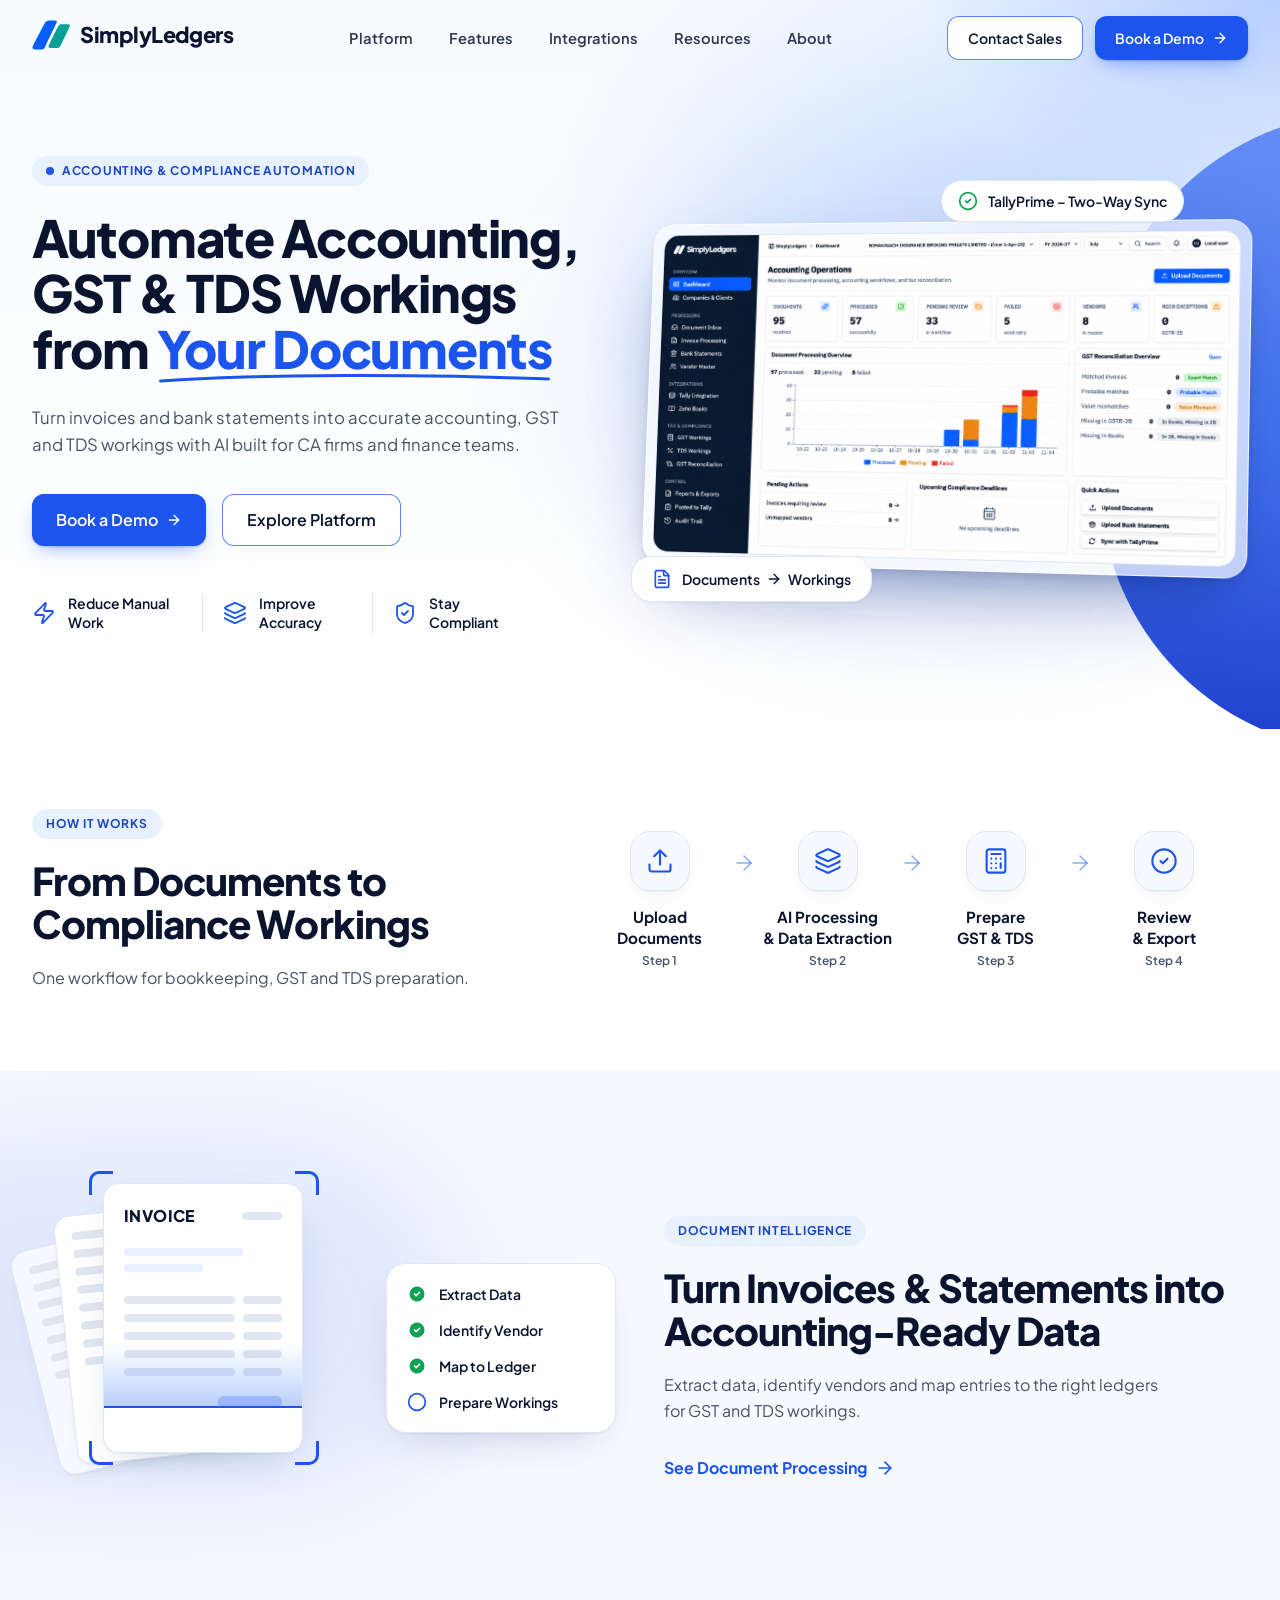
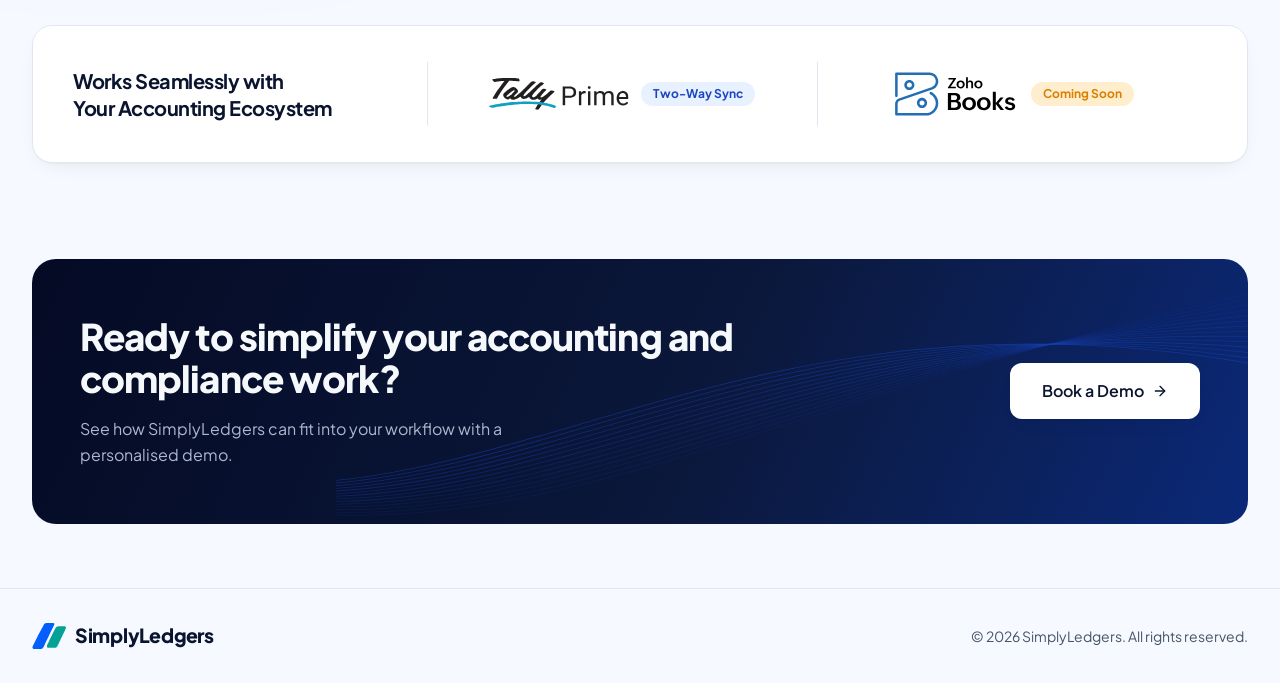
==== commit 09fca0c2: "Fix platform navigation active tab and scrolling" ====
--- a/index.html
+++ b/index.html
@@ -1,7 +1,7 @@
 <!DOCTYPE html>
 <html lang="en" data-tsd-source="/src/routes/__root.tsx:119:5"><head><meta charset="utf-8"><meta name="viewport" content="width=device-width, initial-scale=1"><link rel="stylesheet" href="https://fonts.googleapis.com/css2?family=Plus+Jakarta+Sans:wght@400;500;600;700;800&amp;display=swap" data-precedence="default"><link rel="stylesheet" href="styles.css" data-precedence="default"><title>SimplyLedgers — Automate Accounting, GST &amp; TDS Workings</title><meta name="description" content="Turn invoices, bank statements and financial documents into accurate accounting, GST and TDS workings. Built for CA firms and finance teams."><meta property="og:title" content="SimplyLedgers — Automate Accounting, GST &amp; TDS Workings"><meta property="og:description" content="Turn invoices, bank statements and financial documents into accurate accounting, GST and TDS workings. Built for CA firms and finance teams."><meta property="og:type" content="website"><meta name="twitter:card" content="summary_large_image"><link rel="preconnect" href="https://fonts.googleapis.com"><link rel="preconnect" href="https://fonts.gstatic.com" crossorigin="anonymous">
 
-<meta name="twitter:title" content="SimplyLedgers — Automate Accounting, GST &amp;amp; TDS Workings"><meta name="twitter:description" content="Turn invoices, bank statements and financial documents into accurate accounting, GST and TDS workings. Built for CA firms and finance teams."><meta property="og:image" content="https://pub-bb2e103a32db4e198524a2e9ed8f35b4.r2.dev/lovp_7wq3f783jy9pjv0c9831d3qkrh/c3ebfef0fb5a326c58db6273bd9fc0ab_1794362887114.png"><meta name="twitter:image" content="https://pub-bb2e103a32db4e198524a2e9ed8f35b4.r2.dev/lovp_7wq3f783jy9pjv0c9831d3qkrh/c3ebfef0fb5a326c58db6273bd9fc0ab_1794362887114.png"><link rel="icon" href="favicon.ico" type="image/x-icon"></head><body style=""><!--$--><div class="min-h-screen bg-background"><header class="fixed inset-x-0 top-0 z-50 transition-all duration-300 border-b border-transparent bg-transparent"><div class="mx-auto grid h-[76px] max-w-7xl grid-cols-[minmax(0,1fr)_auto] items-center gap-6 px-5 sm:px-8 lg:flex lg:justify-between"><a class="min-w-0 shrink-0 active" aria-label="SimplyLedgers home" href="index.html" data-status="active" aria-current="page"><span class="inline-flex items-center gap-2.5"><svg viewBox="568 362 406 318" aria-hidden="true" class="w-auto shrink-0 h-7 sm:h-[30px]"><g transform="translate(0 1024) scale(0.1 -0.1)"><path class="fill-brand-blue" d="M7410 6550 c-183 -8 -265 -61 -358 -233 -22 -40 -61 -110 -87 -157 -26 -47 -70 -128 -97 -180 -27 -52 -53 -99 -57 -105 -5 -5 -35 -62 -68 -125 -33 -63 -116 -221 -183 -350 -68 -129 -188 -361 -267 -515 -587 -1148 -596 -1169 -520 -1284 67 -101 66 -101 567 -101 633 0 586 -30 840 530 66 144 146 314 318 670 43 91 104 217 134 280 31 63 72 149 91 190 32 69 213 438 408 835 43 88 102 205 131 260 75 143 71 227 -13 270 -33 17 -571 27 -839 15z"></path><path class="fill-brand-teal" d="M8697 6159 c-66 -15 -132 -56 -183 -112 -48 -52 -305 -552 -637 -1237 -52 -107 -154 -316 -226 -464 -72 -148 -131 -271 -131 -273 0 -2 -20 -45 -45 -95 -76 -155 -58 -259 55 -319 44 -23 868 -22 943 1 155 48 183 93 519 830 56 122 140 305 181 390 24 52 97 208 162 345 65 138 171 360 236 494 141 289 147 319 83 391 -21 23 -51 44 -72 50 -46 12 -831 12 -885 -1z"></path></g></svg><span class="text-[1.25rem] font-extrabold leading-none tracking-tight sm:text-[1.35rem] text-foreground">SimplyLedgers</span></span></a><nav aria-label="Main" class="hidden items-center gap-1 lg:flex"><a class="group relative rounded-md px-4 py-2 text-[0.92rem] font-semibold text-foreground/85 transition-colors hover:text-primary" href="platform.html">Platform<span class="absolute inset-x-4 -bottom-0.5 h-0.5 origin-left scale-x-0 rounded-full bg-primary transition-transform duration-300 group-hover:scale-x-100"></span></a><a class="group relative rounded-md px-4 py-2 text-[0.92rem] font-semibold text-foreground/85 transition-colors hover:text-primary" href="features.html">Features<span class="absolute inset-x-4 -bottom-0.5 h-0.5 origin-left scale-x-0 rounded-full bg-primary transition-transform duration-300 group-hover:scale-x-100"></span></a><a class="group relative rounded-md px-4 py-2 text-[0.92rem] font-semibold text-foreground/85 transition-colors hover:text-primary" href="integrations.html">Integrations<span class="absolute inset-x-4 -bottom-0.5 h-0.5 origin-left scale-x-0 rounded-full bg-primary transition-transform duration-300 group-hover:scale-x-100"></span></a><a class="group relative rounded-md px-4 py-2 text-[0.92rem] font-semibold text-foreground/85 transition-colors hover:text-primary" href="resources.html">Resources<span class="absolute inset-x-4 -bottom-0.5 h-0.5 origin-left scale-x-0 rounded-full bg-primary transition-transform duration-300 group-hover:scale-x-100"></span></a><a class="group relative rounded-md px-4 py-2 text-[0.92rem] font-semibold text-foreground/85 transition-colors hover:text-primary" href="about.html">About<span class="absolute inset-x-4 -bottom-0.5 h-0.5 origin-left scale-x-0 rounded-full bg-primary transition-transform duration-300 group-hover:scale-x-100"></span></a></nav><div class="hidden items-center gap-3 lg:flex"><a class="inline-flex items-center justify-center gap-2 whitespace-nowrap text-sm cursor-pointer focus-visible:outline-none focus-visible:ring-1 focus-visible:ring-ring disabled:pointer-events-none disabled:opacity-50 disabled:cursor-not-allowed [&amp;_svg]:pointer-events-none [&amp;_svg]:size-4 [&amp;_svg]:shrink-0 border border-primary/70 bg-background text-foreground font-semibold transition-all duration-300 hover:border-primary hover:bg-secondary hover:-translate-y-px py-2 h-11 rounded-lg px-5" href="book-demo.html">Contact Sales</a><a class="inline-flex items-center justify-center gap-2 whitespace-nowrap text-sm cursor-pointer focus-visible:outline-none focus-visible:ring-1 focus-visible:ring-ring disabled:pointer-events-none disabled:opacity-50 disabled:cursor-not-allowed [&amp;_svg]:pointer-events-none [&amp;_svg]:size-4 [&amp;_svg]:shrink-0 bg-primary text-primary-foreground font-semibold shadow-button transition-all duration-300 hover:bg-primary-deep hover:-translate-y-px [&amp;_svg]:transition-transform hover:[&amp;_svg]:translate-x-0.5 py-2 h-11 rounded-lg px-5" href="book-demo.html">Book a Demo <svg xmlns="http://www.w3.org/2000/svg" width="24" height="24" viewBox="0 0 24 24" fill="none" stroke="currentColor" stroke-width="2" stroke-linecap="round" stroke-linejoin="round" class="lucide lucide-arrow-right" aria-hidden="true"><path d="M5 12h14"></path><path d="m12 5 7 7-7 7"></path></svg></a></div><button class="inline-flex items-center justify-center gap-2 whitespace-nowrap rounded-md text-sm font-medium cursor-pointer transition-colors focus-visible:outline-none focus-visible:ring-1 focus-visible:ring-ring disabled:pointer-events-none disabled:opacity-50 disabled:cursor-not-allowed [&amp;_svg]:pointer-events-none [&amp;_svg]:size-4 [&amp;_svg]:shrink-0 hover:bg-accent hover:text-accent-foreground h-9 w-9 shrink-0 lg:hidden" aria-label="Open menu" type="button" aria-haspopup="dialog" aria-expanded="false" data-state="closed"><svg xmlns="http://www.w3.org/2000/svg" width="24" height="24" viewBox="0 0 24 24" fill="none" stroke="currentColor" stroke-width="2" stroke-linecap="round" stroke-linejoin="round" class="lucide lucide-menu size-5!" aria-hidden="true"><path d="M4 5h16"></path><path d="M4 12h16"></path><path d="M4 19h16"></path></svg></button></div></header><main><section id="platform" class="relative overflow-hidden bg-hero pt-[76px]"><div aria-hidden="true" class="pointer-events-none absolute -right-[360px] top-28 hidden h-[640px] w-[540px] rounded-full bg-gradient-to-b from-primary/60 via-primary/80 to-primary-deep lg:block"></div><div class="mx-auto grid max-w-7xl items-center gap-16 px-5 pb-24 pt-14 sm:px-8 md:pt-20 lg:grid-cols-[minmax(0,0.95fr)_minmax(0,1.05fr)] lg:gap-10 lg:pb-24"><div class="min-w-0"><div class="reveal is-visible" style="--reveal-delay:0ms"><span class="eyebrow"><span class="size-2 rounded-full bg-primary"></span>Accounting &amp; Compliance Automation</span></div><div class="reveal is-visible" style="--reveal-delay:80ms"><h1 class="mt-6 text-[2.4rem] font-extrabold leading-[1.08] text-foreground sm:text-5xl lg:text-[2.85rem] xl:text-[3.2rem]">Automate Accounting,<br class="hidden lg:block"> GST &amp; TDS Workings<br class="hidden lg:block"> from<!-- --> <span class="relative inline-block text-primary">Your Documents<svg aria-hidden="true" viewBox="0 0 300 12" preserveAspectRatio="none" class="absolute -bottom-2 left-0 h-3 w-full"><path d="M3 9 C 80 2, 200 2, 297 7" fill="none" stroke="currentColor" stroke-width="3" stroke-linecap="round" pathLength="1" stroke-dasharray="1" style="animation:draw-line 1.2s 0.6s cubic-bezier(0.22,1,0.36,1) both"></path></svg></span></h1></div><div class="reveal is-visible" style="--reveal-delay:160ms"><p class="mt-7 max-w-xl text-[1.05rem] leading-relaxed text-muted-foreground">Turn invoices, bank statements and financial documents into accurate accounting, GST and TDS workings with an AI-powered workflow built for CA firms and finance teams.</p></div><div class="reveal mt-9 flex flex-wrap gap-4 is-visible" style="--reveal-delay:240ms"><a class="inline-flex items-center justify-center gap-2 whitespace-nowrap cursor-pointer focus-visible:outline-none focus-visible:ring-1 focus-visible:ring-ring disabled:pointer-events-none disabled:opacity-50 disabled:cursor-not-allowed [&amp;_svg]:pointer-events-none [&amp;_svg]:size-4 [&amp;_svg]:shrink-0 bg-primary text-primary-foreground font-semibold shadow-button transition-all duration-300 hover:bg-primary-deep hover:-translate-y-px [&amp;_svg]:transition-transform hover:[&amp;_svg]:translate-x-0.5 h-[52px] rounded-lg px-6 text-base" href="book-demo.html">Book a Demo <svg xmlns="http://www.w3.org/2000/svg" width="24" height="24" viewBox="0 0 24 24" fill="none" stroke="currentColor" stroke-width="2" stroke-linecap="round" stroke-linejoin="round" class="lucide lucide-arrow-right" aria-hidden="true"><path d="M5 12h14"></path><path d="m12 5 7 7-7 7"></path></svg></a><a class="inline-flex items-center justify-center gap-2 whitespace-nowrap cursor-pointer focus-visible:outline-none focus-visible:ring-1 focus-visible:ring-ring disabled:pointer-events-none disabled:opacity-50 disabled:cursor-not-allowed [&amp;_svg]:pointer-events-none [&amp;_svg]:size-4 [&amp;_svg]:shrink-0 border border-primary/70 bg-background text-foreground font-semibold transition-all duration-300 hover:border-primary hover:bg-secondary hover:-translate-y-px h-[52px] rounded-lg px-6 text-base" href="platform.html">Explore Platform</a></div><div class="reveal is-visible" style="--reveal-delay:320ms"><ul class="mt-12 grid max-w-lg grid-cols-3 divide-x divide-border"><li class="flex flex-col items-start gap-2 px-3 first:pl-0 sm:flex-row sm:items-center sm:gap-3 sm:px-5"><svg xmlns="http://www.w3.org/2000/svg" width="24" height="24" viewBox="0 0 24 24" fill="none" stroke="currentColor" stroke-width="1.8" stroke-linecap="round" stroke-linejoin="round" class="lucide lucide-zap size-6 shrink-0 text-primary" aria-hidden="true"><path d="M4 14a1 1 0 0 1-.78-1.63l9.9-10.2a.5.5 0 0 1 .86.46l-1.92 6.02A1 1 0 0 0 13 10h7a1 1 0 0 1 .78 1.63l-9.9 10.2a.5.5 0 0 1-.86-.46l1.92-6.02A1 1 0 0 0 11 14z"></path></svg><span class="text-[0.82rem] font-semibold leading-snug text-foreground sm:text-sm">Reduce Manual Work</span></li><li class="flex flex-col items-start gap-2 px-3 first:pl-0 sm:flex-row sm:items-center sm:gap-3 sm:px-5"><svg xmlns="http://www.w3.org/2000/svg" width="24" height="24" viewBox="0 0 24 24" fill="none" stroke="currentColor" stroke-width="1.8" stroke-linecap="round" stroke-linejoin="round" class="lucide lucide-layers size-6 shrink-0 text-primary" aria-hidden="true"><path d="M12.83 2.18a2 2 0 0 0-1.66 0L2.6 6.08a1 1 0 0 0 0 1.83l8.58 3.91a2 2 0 0 0 1.66 0l8.58-3.9a1 1 0 0 0 0-1.83z"></path><path d="M2 12a1 1 0 0 0 .58.91l8.6 3.91a2 2 0 0 0 1.65 0l8.58-3.9A1 1 0 0 0 22 12"></path><path d="M2 17a1 1 0 0 0 .58.91l8.6 3.91a2 2 0 0 0 1.65 0l8.58-3.9A1 1 0 0 0 22 17"></path></svg><span class="text-[0.82rem] font-semibold leading-snug text-foreground sm:text-sm">Improve Accuracy</span></li><li class="flex flex-col items-start gap-2 px-3 first:pl-0 sm:flex-row sm:items-center sm:gap-3 sm:px-5"><svg xmlns="http://www.w3.org/2000/svg" width="24" height="24" viewBox="0 0 24 24" fill="none" stroke="currentColor" stroke-width="1.8" stroke-linecap="round" stroke-linejoin="round" class="lucide lucide-shield-check size-6 shrink-0 text-primary" aria-hidden="true"><path d="M20 13c0 5-3.5 7.5-7.66 8.95a1 1 0 0 1-.67-.01C7.5 20.5 4 18 4 13V6a1 1 0 0 1 1-1c2 0 4.5-1.2 6.24-2.72a1.17 1.17 0 0 1 1.52 0C14.51 3.81 17 5 19 5a1 1 0 0 1 1 1z"></path><path d="m9 12 2 2 4-4"></path></svg><span class="text-[0.82rem] font-semibold leading-snug text-foreground sm:text-sm">Stay Compliant</span></li></ul></div></div><div class="reveal min-w-0 2xl:-mr-20 is-visible" style="--reveal-delay:200ms"><div class="relative"><div aria-hidden="true" class="absolute -inset-x-10 -top-16 -bottom-10 -z-10 rounded-[48%] bg-primary/10 blur-3xl"></div><div class="perspective-stage"><div class="lg:frame-tilt rounded-[22px] border border-background/80 bg-background/70 p-2 shadow-frame ring-1 ring-primary/10 backdrop-blur sm:p-2.5"><div class="overflow-hidden rounded-[16px] border border-border bg-background"><img src="simplyledgers-dashboard.png" alt="SimplyLedgers Accounting Operations dashboard" width="1693" height="929" class="block h-auto w-full" loading="eager" fetchpriority="high" decoding="async"></div></div></div><div class="animate-float-soft absolute -top-7 right-4 hidden items-center gap-2.5 rounded-full border border-border bg-background px-4 py-2.5 shadow-card sm:flex lg:-top-10 lg:right-16"><svg xmlns="http://www.w3.org/2000/svg" width="24" height="24" viewBox="0 0 24 24" fill="none" stroke="currentColor" stroke-width="2" stroke-linecap="round" stroke-linejoin="round" class="lucide lucide-circle-check size-5 text-success" aria-hidden="true"><circle cx="12" cy="12" r="10"></circle><path d="m9 12 2 2 4-4"></path></svg><span class="text-sm font-semibold text-foreground">TallyPrime – Two-Way Sync</span></div><div class="animate-float-soft absolute -bottom-8 left-0 hidden items-center gap-2.5 rounded-2xl border border-border bg-background px-5 py-3 shadow-card sm:flex" style="animation-delay:1.5s"><svg xmlns="http://www.w3.org/2000/svg" width="24" height="24" viewBox="0 0 24 24" fill="none" stroke="currentColor" stroke-width="2" stroke-linecap="round" stroke-linejoin="round" class="lucide lucide-file-text size-5 text-primary" aria-hidden="true"><path d="M6 22a2 2 0 0 1-2-2V4a2 2 0 0 1 2-2h8a2.4 2.4 0 0 1 1.704.706l3.588 3.588A2.4 2.4 0 0 1 20 8v12a2 2 0 0 1-2 2z"></path><path d="M14 2v5a1 1 0 0 0 1 1h5"></path><path d="M10 9H8"></path><path d="M16 13H8"></path><path d="M16 17H8"></path></svg><span class="flex items-center gap-1.5 text-sm font-semibold text-foreground">Documents <svg xmlns="http://www.w3.org/2000/svg" width="24" height="24" viewBox="0 0 24 24" fill="none" stroke="currentColor" stroke-width="2" stroke-linecap="round" stroke-linejoin="round" class="lucide lucide-arrow-right size-4" aria-hidden="true"><path d="M5 12h14"></path><path d="m12 5 7 7-7 7"></path></svg> Workings</span></div></div></div></div></section><section id="how-it-works" class="relative bg-background py-16 lg:py-20"><div class="mx-auto grid max-w-7xl items-center gap-14 px-5 sm:px-8 lg:grid-cols-[minmax(0,0.85fr)_minmax(0,1.15fr)] lg:gap-12"><div class="min-w-0"><div class="reveal is-visible" style="--reveal-delay:0ms"><span class="eyebrow">How it works</span></div><div class="reveal is-visible" style="--reveal-delay:80ms"><h2 class="mt-5 text-3xl font-extrabold leading-[1.12] text-foreground sm:text-[2.4rem]">From Documents to Compliance Workings</h2></div><div class="reveal is-visible" style="--reveal-delay:160ms"><p class="mt-5 max-w-md text-base leading-relaxed text-muted-foreground">A simple, intelligent workflow that brings your bookkeeping, GST and TDS preparation into one place.</p></div></div><ol class="grid min-w-0 grid-cols-2 gap-x-4 gap-y-10 sm:grid-cols-4 sm:gap-0"><li class="reveal relative flex flex-col items-center text-center is-visible" style="--reveal-delay:0ms"><svg xmlns="http://www.w3.org/2000/svg" width="24" height="24" viewBox="0 0 24 24" fill="none" stroke="currentColor" stroke-width="1.5" stroke-linecap="round" stroke-linejoin="round" class="lucide lucide-arrow-right absolute right-0 top-5 hidden size-6 translate-x-1/2 text-primary/50 sm:block" aria-hidden="true"><path d="M5 12h14"></path><path d="m12 5 7 7-7 7"></path></svg><span class="group grid size-[60px] place-items-center rounded-2xl border border-border bg-surface text-primary shadow-soft transition-all duration-300 hover:-translate-y-1 hover:border-primary/30 hover:bg-secondary"><svg xmlns="http://www.w3.org/2000/svg" width="24" height="24" viewBox="0 0 24 24" fill="none" stroke="currentColor" stroke-width="1.8" stroke-linecap="round" stroke-linejoin="round" class="lucide lucide-upload size-7" aria-hidden="true"><path d="M12 3v12"></path><path d="m17 8-5-5-5 5"></path><path d="M21 15v4a2 2 0 0 1-2 2H5a2 2 0 0 1-2-2v-4"></path></svg></span><span class="mt-4 text-[0.95rem] font-bold leading-snug text-foreground">Upload<br>Documents</span><span class="mt-1 text-xs font-semibold text-muted-foreground">Step <!-- -->1</span></li><li class="reveal relative flex flex-col items-center text-center is-visible" style="--reveal-delay:110ms"><svg xmlns="http://www.w3.org/2000/svg" width="24" height="24" viewBox="0 0 24 24" fill="none" stroke="currentColor" stroke-width="1.5" stroke-linecap="round" stroke-linejoin="round" class="lucide lucide-arrow-right absolute right-0 top-5 hidden size-6 translate-x-1/2 text-primary/50 sm:block" aria-hidden="true"><path d="M5 12h14"></path><path d="m12 5 7 7-7 7"></path></svg><span class="group grid size-[60px] place-items-center rounded-2xl border border-border bg-surface text-primary shadow-soft transition-all duration-300 hover:-translate-y-1 hover:border-primary/30 hover:bg-secondary"><svg xmlns="http://www.w3.org/2000/svg" width="24" height="24" viewBox="0 0 24 24" fill="none" stroke="currentColor" stroke-width="1.8" stroke-linecap="round" stroke-linejoin="round" class="lucide lucide-layers size-7" aria-hidden="true"><path d="M12.83 2.18a2 2 0 0 0-1.66 0L2.6 6.08a1 1 0 0 0 0 1.83l8.58 3.91a2 2 0 0 0 1.66 0l8.58-3.9a1 1 0 0 0 0-1.83z"></path><path d="M2 12a1 1 0 0 0 .58.91l8.6 3.91a2 2 0 0 0 1.65 0l8.58-3.9A1 1 0 0 0 22 12"></path><path d="M2 17a1 1 0 0 0 .58.91l8.6 3.91a2 2 0 0 0 1.65 0l8.58-3.9A1 1 0 0 0 22 17"></path></svg></span><span class="mt-4 text-[0.95rem] font-bold leading-snug text-foreground">AI Processing<br>&amp; Data Extraction</span><span class="mt-1 text-xs font-semibold text-muted-foreground">Step <!-- -->2</span></li><li class="reveal relative flex flex-col items-center text-center is-visible" style="--reveal-delay:220ms"><svg xmlns="http://www.w3.org/2000/svg" width="24" height="24" viewBox="0 0 24 24" fill="none" stroke="currentColor" stroke-width="1.5" stroke-linecap="round" stroke-linejoin="round" class="lucide lucide-arrow-right absolute right-0 top-5 hidden size-6 translate-x-1/2 text-primary/50 sm:block" aria-hidden="true"><path d="M5 12h14"></path><path d="m12 5 7 7-7 7"></path></svg><span class="group grid size-[60px] place-items-center rounded-2xl border border-border bg-surface text-primary shadow-soft transition-all duration-300 hover:-translate-y-1 hover:border-primary/30 hover:bg-secondary"><svg xmlns="http://www.w3.org/2000/svg" width="24" height="24" viewBox="0 0 24 24" fill="none" stroke="currentColor" stroke-width="1.8" stroke-linecap="round" stroke-linejoin="round" class="lucide lucide-calculator size-7" aria-hidden="true"><rect width="16" height="20" x="4" y="2" rx="2"></rect><line x1="8" x2="16" y1="6" y2="6"></line><line x1="16" x2="16" y1="14" y2="18"></line><path d="M16 10h.01"></path><path d="M12 10h.01"></path><path d="M8 10h.01"></path><path d="M12 14h.01"></path><path d="M8 14h.01"></path><path d="M12 18h.01"></path><path d="M8 18h.01"></path></svg></span><span class="mt-4 text-[0.95rem] font-bold leading-snug text-foreground">Prepare<br>GST &amp; TDS</span><span class="mt-1 text-xs font-semibold text-muted-foreground">Step <!-- -->3</span></li><li class="reveal relative flex flex-col items-center text-center is-visible" style="--reveal-delay:330ms"><span class="group grid size-[60px] place-items-center rounded-2xl border border-border bg-surface text-primary shadow-soft transition-all duration-300 hover:-translate-y-1 hover:border-primary/30 hover:bg-secondary"><svg xmlns="http://www.w3.org/2000/svg" width="24" height="24" viewBox="0 0 24 24" fill="none" stroke="currentColor" stroke-width="1.8" stroke-linecap="round" stroke-linejoin="round" class="lucide lucide-circle-check size-7" aria-hidden="true"><circle cx="12" cy="12" r="10"></circle><path d="m9 12 2 2 4-4"></path></svg></span><span class="mt-4 text-[0.95rem] font-bold leading-snug text-foreground">Review<br>&amp; Export</span><span class="mt-1 text-xs font-semibold text-muted-foreground">Step <!-- -->4</span></li></ol></div></section><section id="document-intelligence" class="relative overflow-hidden bg-surface py-20 lg:py-28"><div aria-hidden="true" class="pointer-events-none absolute -left-40 top-16 h-[360px] w-[620px] rounded-full bg-primary/10 blur-3xl"></div><div class="relative mx-auto grid max-w-7xl items-center gap-16 px-5 sm:px-8 lg:grid-cols-2 lg:gap-12"><div class="reveal flex min-w-0 flex-col items-center gap-8 sm:flex-row sm:items-center sm:justify-center is-visible" style="--reveal-delay:0ms"><div class="relative mx-auto h-[300px] w-full max-w-[320px] sm:h-[330px]"><div class="absolute left-0 top-12 h-[230px] w-[170px] -rotate-[14deg] rounded-xl border border-border bg-surface p-4 shadow-soft"><div class="space-y-2.5"><div class="flex gap-2"><span class="h-2 flex-1 rounded-full bg-border"></span><span class="h-2 w-1/4 rounded-full bg-border"></span></div><div class="flex gap-2"><span class="h-2 flex-1 rounded-full bg-border"></span><span class="h-2 w-1/4 rounded-full bg-border"></span></div><div class="flex gap-2"><span class="h-2 flex-1 rounded-full bg-border"></span><span class="h-2 w-1/4 rounded-full bg-border"></span></div><div class="flex gap-2"><span class="h-2 flex-1 rounded-full bg-border"></span><span class="h-2 w-1/4 rounded-full bg-border"></span></div><div class="flex gap-2"><span class="h-2 flex-1 rounded-full bg-border"></span><span class="h-2 w-1/4 rounded-full bg-border"></span></div><div class="flex gap-2"><span class="h-2 flex-1 rounded-full bg-border"></span><span class="h-2 w-1/4 rounded-full bg-border"></span></div><div class="flex gap-2"><span class="h-2 flex-1 rounded-full bg-border"></span><span class="h-2 w-1/4 rounded-full bg-border"></span></div></div></div><div class="absolute left-8 top-6 h-[250px] w-[185px] -rotate-[6deg] rounded-xl border border-border bg-background p-4 shadow-soft"><div class="space-y-2.5"><div class="flex gap-2"><span class="h-2 flex-1 rounded-full bg-border"></span><span class="h-2 w-1/4 rounded-full bg-border"></span></div><div class="flex gap-2"><span class="h-2 flex-1 rounded-full bg-border"></span><span class="h-2 w-1/4 rounded-full bg-border"></span></div><div class="flex gap-2"><span class="h-2 flex-1 rounded-full bg-border"></span><span class="h-2 w-1/4 rounded-full bg-border"></span></div><div class="flex gap-2"><span class="h-2 flex-1 rounded-full bg-border"></span><span class="h-2 w-1/4 rounded-full bg-border"></span></div><div class="flex gap-2"><span class="h-2 flex-1 rounded-full bg-border"></span><span class="h-2 w-1/4 rounded-full bg-border"></span></div><div class="flex gap-2"><span class="h-2 flex-1 rounded-full bg-border"></span><span class="h-2 w-1/4 rounded-full bg-border"></span></div><div class="flex gap-2"><span class="h-2 flex-1 rounded-full bg-border"></span><span class="h-2 w-1/4 rounded-full bg-border"></span></div><div class="flex gap-2"><span class="h-2 flex-1 rounded-full bg-border"></span><span class="h-2 w-1/4 rounded-full bg-border"></span></div></div></div><div class="absolute left-[70px] top-0 h-[270px] w-[200px] overflow-hidden rounded-xl border border-border bg-background p-5 shadow-card"><div class="flex items-center justify-between"><span class="text-base font-extrabold tracking-wide text-foreground">INVOICE</span><span class="h-2 w-10 rounded-full bg-border"></span></div><div class="mt-5 space-y-2"><span class="block h-2 w-3/4 rounded-full bg-secondary"></span><span class="block h-2 w-1/2 rounded-full bg-secondary"></span></div><div class="mt-6"><div class="space-y-2.5"><div class="flex gap-2"><span class="h-2 flex-1 rounded-full bg-border"></span><span class="h-2 w-1/4 rounded-full bg-border"></span></div><div class="flex gap-2"><span class="h-2 flex-1 rounded-full bg-border"></span><span class="h-2 w-1/4 rounded-full bg-border"></span></div><div class="flex gap-2"><span class="h-2 flex-1 rounded-full bg-border"></span><span class="h-2 w-1/4 rounded-full bg-border"></span></div><div class="flex gap-2"><span class="h-2 flex-1 rounded-full bg-border"></span><span class="h-2 w-1/4 rounded-full bg-border"></span></div><div class="flex gap-2"><span class="h-2 flex-1 rounded-full bg-border"></span><span class="h-2 w-1/4 rounded-full bg-border"></span></div></div></div><div class="mt-5 flex justify-end"><span class="h-3 w-16 rounded-full bg-primary/25"></span></div><div class="animate-scan absolute inset-x-0 h-16 -translate-y-full" style="background:var(--gradient-scan)"><span class="absolute inset-x-0 bottom-0 h-0.5 bg-primary"></span></div></div><span aria-hidden="true" class="absolute left-[56px] -top-3 size-6 rounded-tl-md border-l-[3px] border-t-[3px] border-primary"></span><span aria-hidden="true" class="absolute left-[262px] -top-3 size-6 rounded-tr-md border-r-[3px] border-t-[3px] border-primary"></span><span aria-hidden="true" class="absolute left-[56px] top-[258px] size-6 rounded-bl-md border-b-[3px] border-l-[3px] border-primary"></span><span aria-hidden="true" class="absolute left-[262px] top-[258px] size-6 rounded-br-md border-b-[3px] border-r-[3px] border-primary"></span></div><ul class="w-full max-w-[230px] shrink-0 space-y-4 rounded-2xl border border-border bg-background p-5 shadow-card"><li class="reveal flex items-center gap-3 is-visible" style="--reveal-delay:300ms"><svg xmlns="http://www.w3.org/2000/svg" width="24" height="24" viewBox="0 0 24 24" fill="none" stroke="currentColor" stroke-width="2" stroke-linecap="round" stroke-linejoin="round" class="lucide lucide-circle-check size-5 shrink-0 fill-success text-background" aria-hidden="true"><circle cx="12" cy="12" r="10"></circle><path d="m9 12 2 2 4-4"></path></svg><span class="text-sm font-semibold text-foreground">Extract Data</span></li><li class="reveal flex items-center gap-3 is-visible" style="--reveal-delay:480ms"><svg xmlns="http://www.w3.org/2000/svg" width="24" height="24" viewBox="0 0 24 24" fill="none" stroke="currentColor" stroke-width="2" stroke-linecap="round" stroke-linejoin="round" class="lucide lucide-circle-check size-5 shrink-0 fill-success text-background" aria-hidden="true"><circle cx="12" cy="12" r="10"></circle><path d="m9 12 2 2 4-4"></path></svg><span class="text-sm font-semibold text-foreground">Identify Vendor</span></li><li class="reveal flex items-center gap-3 is-visible" style="--reveal-delay:660ms"><svg xmlns="http://www.w3.org/2000/svg" width="24" height="24" viewBox="0 0 24 24" fill="none" stroke="currentColor" stroke-width="2" stroke-linecap="round" stroke-linejoin="round" class="lucide lucide-circle-check size-5 shrink-0 fill-success text-background" aria-hidden="true"><circle cx="12" cy="12" r="10"></circle><path d="m9 12 2 2 4-4"></path></svg><span class="text-sm font-semibold text-foreground">Map to Ledger</span></li><li class="reveal flex items-center gap-3 is-visible" style="--reveal-delay:840ms"><svg xmlns="http://www.w3.org/2000/svg" width="24" height="24" viewBox="0 0 24 24" fill="none" stroke="currentColor" stroke-width="2" stroke-linecap="round" stroke-linejoin="round" class="lucide lucide-circle size-5 shrink-0 text-primary" aria-hidden="true"><circle cx="12" cy="12" r="10"></circle></svg><span class="text-sm font-semibold text-foreground">Prepare Workings</span></li></ul></div><div class="min-w-0"><div class="reveal is-visible" style="--reveal-delay:0ms"><span class="eyebrow">Document intelligence</span></div><div class="reveal is-visible" style="--reveal-delay:80ms"><h2 class="mt-5 text-3xl font-extrabold leading-[1.12] text-foreground sm:text-[2.4rem]">Turn Invoices &amp; Statements into Accounting-Ready Data</h2></div><div class="reveal is-visible" style="--reveal-delay:160ms"><p class="mt-5 max-w-lg text-base leading-relaxed text-muted-foreground">Automatically extract data, identify vendors, map entries to the right ledgers and prepare structured inputs for your accounting, GST and TDS workflows.</p></div><div class="reveal is-visible" style="--reveal-delay:240ms"><a class="group mt-8 inline-flex items-center gap-2 text-base font-bold text-primary transition-colors hover:text-primary-deep" href="platform.html#document-intelligence">See Document Processing<svg xmlns="http://www.w3.org/2000/svg" width="24" height="24" viewBox="0 0 24 24" fill="none" stroke="currentColor" stroke-width="2" stroke-linecap="round" stroke-linejoin="round" class="lucide lucide-arrow-right size-5 transition-transform duration-300 group-hover:translate-x-1" aria-hidden="true"><path d="M5 12h14"></path><path d="m12 5 7 7-7 7"></path></svg></a></div></div></div></section><section id="integrations" class="bg-surface pb-20 lg:pb-24"><div class="mx-auto max-w-7xl px-5 sm:px-8"><div class="reveal grid items-center gap-8 rounded-2xl border border-border bg-background px-6 py-8 shadow-soft sm:px-10 md:grid-cols-[minmax(0,1fr)_auto_minmax(0,1.1fr)_auto_minmax(0,1.1fr)] md:gap-0 md:py-9 is-visible" style="--reveal-delay:0ms"><h2 class="text-xl font-bold leading-snug text-foreground md:pr-8">Works Seamlessly with<br class="hidden sm:block"> Your Accounting Ecosystem</h2><span aria-hidden="true" class="hidden h-16 w-px bg-border md:block"></span><div class="flex flex-wrap items-center gap-3 md:justify-center md:px-8"><img src="logos/tallyprime-logo.svg" alt="TallyPrime" class="h-8 w-auto shrink-0"><span class="rounded-full bg-secondary px-3 py-1 text-xs font-bold text-secondary-foreground">Two-Way Sync</span></div><span aria-hidden="true" class="hidden h-16 w-px bg-border md:block"></span><div class="flex flex-wrap items-center gap-3 md:justify-center md:px-8"><img src="logos/zoho-books-logo.svg" alt="Zoho Books" class="h-11 w-auto shrink-0"><span class="rounded-full bg-warning-soft px-3 py-1 text-xs font-bold text-warning">Coming Soon</span></div></div></div></section><section id="book-demo" class="bg-surface pb-16"><div class="mx-auto max-w-7xl px-5 sm:px-8"><div class="reveal relative overflow-hidden rounded-3xl bg-cta px-7 py-12 sm:px-12 md:py-14 is-visible" style="--reveal-delay:0ms"><svg aria-hidden="true" viewBox="0 0 800 300" preserveAspectRatio="none" class="pointer-events-none absolute inset-y-0 right-0 h-full w-full opacity-60 md:w-3/4"><path d="M0 290 C 220 300, 420 150, 800 40" fill="none" class="stroke-primary" stroke-opacity="0.15" stroke-width="1"></path><path d="M0 287 C 220 294, 420 141, 800 46" fill="none" class="stroke-primary" stroke-opacity="0.185" stroke-width="1"></path><path d="M0 284 C 220 288, 420 132, 800 52" fill="none" class="stroke-primary" stroke-opacity="0.22" stroke-width="1"></path><path d="M0 281 C 220 282, 420 123, 800 58" fill="none" class="stroke-primary" stroke-opacity="0.255" stroke-width="1"></path><path d="M0 278 C 220 276, 420 114, 800 64" fill="none" class="stroke-primary" stroke-opacity="0.29000000000000004" stroke-width="1"></path><path d="M0 275 C 220 270, 420 105, 800 70" fill="none" class="stroke-primary" stroke-opacity="0.325" stroke-width="1"></path><path d="M0 272 C 220 264, 420 96, 800 76" fill="none" class="stroke-primary" stroke-opacity="0.36" stroke-width="1"></path><path d="M0 269 C 220 258, 420 87, 800 82" fill="none" class="stroke-primary" stroke-opacity="0.395" stroke-width="1"></path><path d="M0 266 C 220 252, 420 78, 800 88" fill="none" class="stroke-primary" stroke-opacity="0.43000000000000005" stroke-width="1"></path><path d="M0 263 C 220 246, 420 69, 800 94" fill="none" class="stroke-primary" stroke-opacity="0.4650000000000001" stroke-width="1"></path><path d="M0 260 C 220 240, 420 60, 800 100" fill="none" class="stroke-primary" stroke-opacity="0.5" stroke-width="1"></path><path d="M0 257 C 220 234, 420 51, 800 106" fill="none" class="stroke-primary" stroke-opacity="0.535" stroke-width="1"></path><path d="M0 254 C 220 228, 420 42, 800 112" fill="none" class="stroke-primary" stroke-opacity="0.5700000000000001" stroke-width="1"></path><path d="M0 251 C 220 222, 420 33, 800 118" fill="none" class="stroke-primary" stroke-opacity="0.6050000000000001" stroke-width="1"></path></svg><div class="relative grid items-center gap-8 md:grid-cols-[minmax(0,1fr)_auto]"><div class="min-w-0"><h2 class="max-w-2xl text-3xl font-extrabold leading-[1.15] text-navy-foreground sm:text-[2.3rem]">Ready to simplify your accounting and compliance work?</h2><p class="mt-4 max-w-lg text-base leading-relaxed text-navy-muted">See how SimplyLedgers can fit into your workflow with a personalised demo.</p></div><a class="inline-flex items-center justify-center gap-2 whitespace-nowrap cursor-pointer focus-visible:outline-none focus-visible:ring-1 focus-visible:ring-ring disabled:pointer-events-none disabled:opacity-50 disabled:cursor-not-allowed [&amp;_svg]:pointer-events-none [&amp;_svg]:size-4 [&amp;_svg]:shrink-0 bg-background text-foreground font-semibold shadow-soft transition-all duration-300 hover:bg-secondary hover:-translate-y-px [&amp;_svg]:transition-transform hover:[&amp;_svg]:translate-x-0.5 rounded-lg text-base h-14 justify-self-start px-8 md:justify-self-end" href="book-demo.html">Book a Demo <svg xmlns="http://www.w3.org/2000/svg" width="24" height="24" viewBox="0 0 24 24" fill="none" stroke="currentColor" stroke-width="2" stroke-linecap="round" stroke-linejoin="round" class="lucide lucide-arrow-right" aria-hidden="true"><path d="M5 12h14"></path><path d="m12 5 7 7-7 7"></path></svg></a></div></div></div></section></main><footer class="border-t border-border bg-surface"><div class="mx-auto flex max-w-7xl flex-col items-start justify-between gap-4 px-5 py-8 sm:flex-row sm:items-center sm:px-8"><span class="inline-flex items-center gap-2.5 scale-90 origin-left"><svg viewBox="568 362 406 318" aria-hidden="true" class="w-auto shrink-0 h-7 sm:h-[30px]"><g transform="translate(0 1024) scale(0.1 -0.1)"><path class="fill-brand-blue" d="M7410 6550 c-183 -8 -265 -61 -358 -233 -22 -40 -61 -110 -87 -157 -26 -47 -70 -128 -97 -180 -27 -52 -53 -99 -57 -105 -5 -5 -35 -62 -68 -125 -33 -63 -116 -221 -183 -350 -68 -129 -188 -361 -267 -515 -587 -1148 -596 -1169 -520 -1284 67 -101 66 -101 567 -101 633 0 586 -30 840 530 66 144 146 314 318 670 43 91 104 217 134 280 31 63 72 149 91 190 32 69 213 438 408 835 43 88 102 205 131 260 75 143 71 227 -13 270 -33 17 -571 27 -839 15z"></path><path class="fill-brand-teal" d="M8697 6159 c-66 -15 -132 -56 -183 -112 -48 -52 -305 -552 -637 -1237 -52 -107 -154 -316 -226 -464 -72 -148 -131 -271 -131 -273 0 -2 -20 -45 -45 -95 -76 -155 -58 -259 55 -319 44 -23 868 -22 943 1 155 48 183 93 519 830 56 122 140 305 181 390 24 52 97 208 162 345 65 138 171 360 236 494 141 289 147 319 83 391 -21 23 -51 44 -72 50 -46 12 -831 12 -885 -1z"></path></g></svg><span class="text-[1.25rem] font-extrabold leading-none tracking-tight sm:text-[1.35rem] text-foreground">SimplyLedgers</span></span><p class="text-sm text-muted-foreground">© <!-- -->2026<!-- --> SimplyLedgers. All rights reserved.</p></div></footer></div><!--/$-->
+<meta name="twitter:title" content="SimplyLedgers — Automate Accounting, GST &amp;amp; TDS Workings"><meta name="twitter:description" content="Turn invoices, bank statements and financial documents into accurate accounting, GST and TDS workings. Built for CA firms and finance teams."><meta property="og:image" content="https://pub-bb2e103a32db4e198524a2e9ed8f35b4.r2.dev/lovp_7wq3f783jy9pjv0c9831d3qkrh/c3ebfef0fb5a326c58db6273bd9fc0ab_1794362887114.png"><meta name="twitter:image" content="https://pub-bb2e103a32db4e198524a2e9ed8f35b4.r2.dev/lovp_7wq3f783jy9pjv0c9831d3qkrh/c3ebfef0fb5a326c58db6273bd9fc0ab_1794362887114.png"><link rel="icon" href="favicon.ico" type="image/x-icon"></head><body style=""><!--$--><div class="min-h-screen bg-background"><header class="fixed inset-x-0 top-0 z-50 transition-all duration-300 border-b border-transparent bg-transparent"><div class="mx-auto grid h-[76px] max-w-7xl grid-cols-[minmax(0,1fr)_auto] items-center gap-6 px-5 sm:px-8 lg:flex lg:justify-between"><a class="min-w-0 shrink-0 active" aria-label="SimplyLedgers home" href="index.html" data-status="active" aria-current="page"><span class="inline-flex items-center gap-2.5"><svg viewBox="568 362 406 318" aria-hidden="true" class="w-auto shrink-0 h-7 sm:h-[30px]"><g transform="translate(0 1024) scale(0.1 -0.1)"><path class="fill-brand-blue" d="M7410 6550 c-183 -8 -265 -61 -358 -233 -22 -40 -61 -110 -87 -157 -26 -47 -70 -128 -97 -180 -27 -52 -53 -99 -57 -105 -5 -5 -35 -62 -68 -125 -33 -63 -116 -221 -183 -350 -68 -129 -188 -361 -267 -515 -587 -1148 -596 -1169 -520 -1284 67 -101 66 -101 567 -101 633 0 586 -30 840 530 66 144 146 314 318 670 43 91 104 217 134 280 31 63 72 149 91 190 32 69 213 438 408 835 43 88 102 205 131 260 75 143 71 227 -13 270 -33 17 -571 27 -839 15z"></path><path class="fill-brand-teal" d="M8697 6159 c-66 -15 -132 -56 -183 -112 -48 -52 -305 -552 -637 -1237 -52 -107 -154 -316 -226 -464 -72 -148 -131 -271 -131 -273 0 -2 -20 -45 -45 -95 -76 -155 -58 -259 55 -319 44 -23 868 -22 943 1 155 48 183 93 519 830 56 122 140 305 181 390 24 52 97 208 162 345 65 138 171 360 236 494 141 289 147 319 83 391 -21 23 -51 44 -72 50 -46 12 -831 12 -885 -1z"></path></g></svg><span class="text-[1.25rem] font-extrabold leading-none tracking-tight sm:text-[1.35rem] text-foreground">SimplyLedgers</span></span></a><nav aria-label="Main" class="hidden items-center gap-1 lg:flex"><a class="group relative rounded-md px-4 py-2 text-[0.92rem] font-semibold text-foreground/85 transition-colors hover:text-primary" href="platform.html">Platform<span class="absolute inset-x-4 -bottom-0.5 h-0.5 origin-left scale-x-0 rounded-full bg-primary transition-transform duration-300 group-hover:scale-x-100"></span></a><a class="group relative rounded-md px-4 py-2 text-[0.92rem] font-semibold text-foreground/85 transition-colors hover:text-primary" href="features.html">Features<span class="absolute inset-x-4 -bottom-0.5 h-0.5 origin-left scale-x-0 rounded-full bg-primary transition-transform duration-300 group-hover:scale-x-100"></span></a><a class="group relative rounded-md px-4 py-2 text-[0.92rem] font-semibold text-foreground/85 transition-colors hover:text-primary" href="integrations.html">Integrations<span class="absolute inset-x-4 -bottom-0.5 h-0.5 origin-left scale-x-0 rounded-full bg-primary transition-transform duration-300 group-hover:scale-x-100"></span></a><a class="group relative rounded-md px-4 py-2 text-[0.92rem] font-semibold text-foreground/85 transition-colors hover:text-primary" href="resources.html">Resources<span class="absolute inset-x-4 -bottom-0.5 h-0.5 origin-left scale-x-0 rounded-full bg-primary transition-transform duration-300 group-hover:scale-x-100"></span></a><a class="group relative rounded-md px-4 py-2 text-[0.92rem] font-semibold text-foreground/85 transition-colors hover:text-primary" href="about.html">About<span class="absolute inset-x-4 -bottom-0.5 h-0.5 origin-left scale-x-0 rounded-full bg-primary transition-transform duration-300 group-hover:scale-x-100"></span></a></nav><div class="hidden items-center gap-3 lg:flex"><a class="inline-flex items-center justify-center gap-2 whitespace-nowrap text-sm cursor-pointer focus-visible:outline-none focus-visible:ring-1 focus-visible:ring-ring disabled:pointer-events-none disabled:opacity-50 disabled:cursor-not-allowed [&amp;_svg]:pointer-events-none [&amp;_svg]:size-4 [&amp;_svg]:shrink-0 border border-primary/70 bg-background text-foreground font-semibold transition-all duration-300 hover:border-primary hover:bg-secondary hover:-translate-y-px py-2 h-11 rounded-lg px-5" href="book-demo.html">Contact Sales</a><a class="inline-flex items-center justify-center gap-2 whitespace-nowrap text-sm cursor-pointer focus-visible:outline-none focus-visible:ring-1 focus-visible:ring-ring disabled:pointer-events-none disabled:opacity-50 disabled:cursor-not-allowed [&amp;_svg]:pointer-events-none [&amp;_svg]:size-4 [&amp;_svg]:shrink-0 bg-primary text-primary-foreground font-semibold shadow-button transition-all duration-300 hover:bg-primary-deep hover:-translate-y-px [&amp;_svg]:transition-transform hover:[&amp;_svg]:translate-x-0.5 py-2 h-11 rounded-lg px-5" href="book-demo.html">Book a Demo <svg xmlns="http://www.w3.org/2000/svg" width="24" height="24" viewBox="0 0 24 24" fill="none" stroke="currentColor" stroke-width="2" stroke-linecap="round" stroke-linejoin="round" class="lucide lucide-arrow-right" aria-hidden="true"><path d="M5 12h14"></path><path d="m12 5 7 7-7 7"></path></svg></a></div><button class="inline-flex items-center justify-center gap-2 whitespace-nowrap rounded-md text-sm font-medium cursor-pointer transition-colors focus-visible:outline-none focus-visible:ring-1 focus-visible:ring-ring disabled:pointer-events-none disabled:opacity-50 disabled:cursor-not-allowed [&amp;_svg]:pointer-events-none [&amp;_svg]:size-4 [&amp;_svg]:shrink-0 hover:bg-accent hover:text-accent-foreground h-9 w-9 shrink-0 lg:hidden" aria-label="Open menu" type="button" aria-haspopup="dialog" aria-expanded="false" data-state="closed"><svg xmlns="http://www.w3.org/2000/svg" width="24" height="24" viewBox="0 0 24 24" fill="none" stroke="currentColor" stroke-width="2" stroke-linecap="round" stroke-linejoin="round" class="lucide lucide-menu size-5!" aria-hidden="true"><path d="M4 5h16"></path><path d="M4 12h16"></path><path d="M4 19h16"></path></svg></button></div></header><main><section id="platform" class="relative overflow-hidden bg-hero pt-[76px]"><div aria-hidden="true" class="pointer-events-none absolute -right-[360px] top-28 hidden h-[640px] w-[540px] rounded-full bg-gradient-to-b from-primary/60 via-primary/80 to-primary-deep lg:block"></div><div class="mx-auto grid max-w-7xl items-center gap-16 px-5 pb-24 pt-14 sm:px-8 md:pt-20 lg:grid-cols-[minmax(0,0.95fr)_minmax(0,1.05fr)] lg:gap-10 lg:pb-24"><div class="min-w-0"><div class="reveal is-visible" style="--reveal-delay:0ms"><span class="eyebrow"><span class="size-2 rounded-full bg-primary"></span>Accounting &amp; Compliance Automation</span></div><div class="reveal is-visible" style="--reveal-delay:80ms"><h1 class="mt-6 text-[2.4rem] font-extrabold leading-[1.08] text-foreground sm:text-5xl lg:text-[2.85rem] xl:text-[3.2rem]">Automate Accounting,<br class="hidden lg:block"> GST &amp; TDS Workings<br class="hidden lg:block"> from<!-- --> <span class="relative inline-block text-primary">Your Documents<svg aria-hidden="true" viewBox="0 0 300 12" preserveAspectRatio="none" class="absolute -bottom-2 left-0 h-3 w-full"><path d="M3 9 C 80 2, 200 2, 297 7" fill="none" stroke="currentColor" stroke-width="3" stroke-linecap="round" pathLength="1" stroke-dasharray="1" style="animation:draw-line 1.2s 0.6s cubic-bezier(0.22,1,0.36,1) both"></path></svg></span></h1></div><div class="reveal is-visible" style="--reveal-delay:160ms"><p class="mt-7 max-w-xl text-[1.05rem] leading-relaxed text-muted-foreground">Turn invoices and bank statements into accurate accounting, GST and TDS workings with AI built for CA firms and finance teams.</p></div><div class="reveal mt-9 flex flex-wrap gap-4 is-visible" style="--reveal-delay:240ms"><a class="inline-flex items-center justify-center gap-2 whitespace-nowrap cursor-pointer focus-visible:outline-none focus-visible:ring-1 focus-visible:ring-ring disabled:pointer-events-none disabled:opacity-50 disabled:cursor-not-allowed [&amp;_svg]:pointer-events-none [&amp;_svg]:size-4 [&amp;_svg]:shrink-0 bg-primary text-primary-foreground font-semibold shadow-button transition-all duration-300 hover:bg-primary-deep hover:-translate-y-px [&amp;_svg]:transition-transform hover:[&amp;_svg]:translate-x-0.5 h-[52px] rounded-lg px-6 text-base" href="book-demo.html">Book a Demo <svg xmlns="http://www.w3.org/2000/svg" width="24" height="24" viewBox="0 0 24 24" fill="none" stroke="currentColor" stroke-width="2" stroke-linecap="round" stroke-linejoin="round" class="lucide lucide-arrow-right" aria-hidden="true"><path d="M5 12h14"></path><path d="m12 5 7 7-7 7"></path></svg></a><a class="inline-flex items-center justify-center gap-2 whitespace-nowrap cursor-pointer focus-visible:outline-none focus-visible:ring-1 focus-visible:ring-ring disabled:pointer-events-none disabled:opacity-50 disabled:cursor-not-allowed [&amp;_svg]:pointer-events-none [&amp;_svg]:size-4 [&amp;_svg]:shrink-0 border border-primary/70 bg-background text-foreground font-semibold transition-all duration-300 hover:border-primary hover:bg-secondary hover:-translate-y-px h-[52px] rounded-lg px-6 text-base" href="platform.html">Explore Platform</a></div><div class="reveal is-visible" style="--reveal-delay:320ms"><ul class="mt-12 grid max-w-lg grid-cols-3 divide-x divide-border"><li class="flex flex-col items-start gap-2 px-3 first:pl-0 sm:flex-row sm:items-center sm:gap-3 sm:px-5"><svg xmlns="http://www.w3.org/2000/svg" width="24" height="24" viewBox="0 0 24 24" fill="none" stroke="currentColor" stroke-width="1.8" stroke-linecap="round" stroke-linejoin="round" class="lucide lucide-zap size-6 shrink-0 text-primary" aria-hidden="true"><path d="M4 14a1 1 0 0 1-.78-1.63l9.9-10.2a.5.5 0 0 1 .86.46l-1.92 6.02A1 1 0 0 0 13 10h7a1 1 0 0 1 .78 1.63l-9.9 10.2a.5.5 0 0 1-.86-.46l1.92-6.02A1 1 0 0 0 11 14z"></path></svg><span class="text-[0.82rem] font-semibold leading-snug text-foreground sm:text-sm">Reduce Manual Work</span></li><li class="flex flex-col items-start gap-2 px-3 first:pl-0 sm:flex-row sm:items-center sm:gap-3 sm:px-5"><svg xmlns="http://www.w3.org/2000/svg" width="24" height="24" viewBox="0 0 24 24" fill="none" stroke="currentColor" stroke-width="1.8" stroke-linecap="round" stroke-linejoin="round" class="lucide lucide-layers size-6 shrink-0 text-primary" aria-hidden="true"><path d="M12.83 2.18a2 2 0 0 0-1.66 0L2.6 6.08a1 1 0 0 0 0 1.83l8.58 3.91a2 2 0 0 0 1.66 0l8.58-3.9a1 1 0 0 0 0-1.83z"></path><path d="M2 12a1 1 0 0 0 .58.91l8.6 3.91a2 2 0 0 0 1.65 0l8.58-3.9A1 1 0 0 0 22 12"></path><path d="M2 17a1 1 0 0 0 .58.91l8.6 3.91a2 2 0 0 0 1.65 0l8.58-3.9A1 1 0 0 0 22 17"></path></svg><span class="text-[0.82rem] font-semibold leading-snug text-foreground sm:text-sm">Improve Accuracy</span></li><li class="flex flex-col items-start gap-2 px-3 first:pl-0 sm:flex-row sm:items-center sm:gap-3 sm:px-5"><svg xmlns="http://www.w3.org/2000/svg" width="24" height="24" viewBox="0 0 24 24" fill="none" stroke="currentColor" stroke-width="1.8" stroke-linecap="round" stroke-linejoin="round" class="lucide lucide-shield-check size-6 shrink-0 text-primary" aria-hidden="true"><path d="M20 13c0 5-3.5 7.5-7.66 8.95a1 1 0 0 1-.67-.01C7.5 20.5 4 18 4 13V6a1 1 0 0 1 1-1c2 0 4.5-1.2 6.24-2.72a1.17 1.17 0 0 1 1.52 0C14.51 3.81 17 5 19 5a1 1 0 0 1 1 1z"></path><path d="m9 12 2 2 4-4"></path></svg><span class="text-[0.82rem] font-semibold leading-snug text-foreground sm:text-sm">Stay Compliant</span></li></ul></div></div><div class="reveal min-w-0 2xl:-mr-20 is-visible" style="--reveal-delay:200ms"><div class="relative"><div aria-hidden="true" class="absolute -inset-x-10 -top-16 -bottom-10 -z-10 rounded-[48%] bg-primary/10 blur-3xl"></div><div class="perspective-stage"><div class="lg:frame-tilt rounded-[22px] border border-background/80 bg-background/70 p-2 shadow-frame ring-1 ring-primary/10 backdrop-blur sm:p-2.5"><div class="overflow-hidden rounded-[16px] border border-border bg-background"><img src="simplyledgers-dashboard.png" alt="SimplyLedgers Accounting Operations dashboard" width="1693" height="929" class="block h-auto w-full" loading="eager" fetchpriority="high" decoding="async"></div></div></div><div class="animate-float-soft absolute -top-7 right-4 hidden items-center gap-2.5 rounded-full border border-border bg-background px-4 py-2.5 shadow-card sm:flex lg:-top-10 lg:right-16"><svg xmlns="http://www.w3.org/2000/svg" width="24" height="24" viewBox="0 0 24 24" fill="none" stroke="currentColor" stroke-width="2" stroke-linecap="round" stroke-linejoin="round" class="lucide lucide-circle-check size-5 text-success" aria-hidden="true"><circle cx="12" cy="12" r="10"></circle><path d="m9 12 2 2 4-4"></path></svg><span class="text-sm font-semibold text-foreground">TallyPrime – Two-Way Sync</span></div><div class="animate-float-soft absolute -bottom-8 left-0 hidden items-center gap-2.5 rounded-2xl border border-border bg-background px-5 py-3 shadow-card sm:flex" style="animation-delay:1.5s"><svg xmlns="http://www.w3.org/2000/svg" width="24" height="24" viewBox="0 0 24 24" fill="none" stroke="currentColor" stroke-width="2" stroke-linecap="round" stroke-linejoin="round" class="lucide lucide-file-text size-5 text-primary" aria-hidden="true"><path d="M6 22a2 2 0 0 1-2-2V4a2 2 0 0 1 2-2h8a2.4 2.4 0 0 1 1.704.706l3.588 3.588A2.4 2.4 0 0 1 20 8v12a2 2 0 0 1-2 2z"></path><path d="M14 2v5a1 1 0 0 0 1 1h5"></path><path d="M10 9H8"></path><path d="M16 13H8"></path><path d="M16 17H8"></path></svg><span class="flex items-center gap-1.5 text-sm font-semibold text-foreground">Documents <svg xmlns="http://www.w3.org/2000/svg" width="24" height="24" viewBox="0 0 24 24" fill="none" stroke="currentColor" stroke-width="2" stroke-linecap="round" stroke-linejoin="round" class="lucide lucide-arrow-right size-4" aria-hidden="true"><path d="M5 12h14"></path><path d="m12 5 7 7-7 7"></path></svg> Workings</span></div></div></div></div></section><section id="how-it-works" class="relative bg-background py-16 lg:py-20"><div class="mx-auto grid max-w-7xl items-center gap-14 px-5 sm:px-8 lg:grid-cols-[minmax(0,0.85fr)_minmax(0,1.15fr)] lg:gap-12"><div class="min-w-0"><div class="reveal is-visible" style="--reveal-delay:0ms"><span class="eyebrow">How it works</span></div><div class="reveal is-visible" style="--reveal-delay:80ms"><h2 class="mt-5 text-3xl font-extrabold leading-[1.12] text-foreground sm:text-[2.4rem]">From Documents to Compliance Workings</h2></div><div class="reveal is-visible" style="--reveal-delay:160ms"><p class="mt-5 max-w-md text-base leading-relaxed text-muted-foreground">One workflow for bookkeeping, GST and TDS preparation.</p></div></div><ol class="grid min-w-0 grid-cols-2 gap-x-4 gap-y-10 sm:grid-cols-4 sm:gap-0"><li class="reveal relative flex flex-col items-center text-center is-visible" style="--reveal-delay:0ms"><svg xmlns="http://www.w3.org/2000/svg" width="24" height="24" viewBox="0 0 24 24" fill="none" stroke="currentColor" stroke-width="1.5" stroke-linecap="round" stroke-linejoin="round" class="lucide lucide-arrow-right absolute right-0 top-5 hidden size-6 translate-x-1/2 text-primary/50 sm:block" aria-hidden="true"><path d="M5 12h14"></path><path d="m12 5 7 7-7 7"></path></svg><span class="group grid size-[60px] place-items-center rounded-2xl border border-border bg-surface text-primary shadow-soft transition-all duration-300 hover:-translate-y-1 hover:border-primary/30 hover:bg-secondary"><svg xmlns="http://www.w3.org/2000/svg" width="24" height="24" viewBox="0 0 24 24" fill="none" stroke="currentColor" stroke-width="1.8" stroke-linecap="round" stroke-linejoin="round" class="lucide lucide-upload size-7" aria-hidden="true"><path d="M12 3v12"></path><path d="m17 8-5-5-5 5"></path><path d="M21 15v4a2 2 0 0 1-2 2H5a2 2 0 0 1-2-2v-4"></path></svg></span><span class="mt-4 text-[0.95rem] font-bold leading-snug text-foreground">Upload<br>Documents</span><span class="mt-1 text-xs font-semibold text-muted-foreground">Step <!-- -->1</span></li><li class="reveal relative flex flex-col items-center text-center is-visible" style="--reveal-delay:110ms"><svg xmlns="http://www.w3.org/2000/svg" width="24" height="24" viewBox="0 0 24 24" fill="none" stroke="currentColor" stroke-width="1.5" stroke-linecap="round" stroke-linejoin="round" class="lucide lucide-arrow-right absolute right-0 top-5 hidden size-6 translate-x-1/2 text-primary/50 sm:block" aria-hidden="true"><path d="M5 12h14"></path><path d="m12 5 7 7-7 7"></path></svg><span class="group grid size-[60px] place-items-center rounded-2xl border border-border bg-surface text-primary shadow-soft transition-all duration-300 hover:-translate-y-1 hover:border-primary/30 hover:bg-secondary"><svg xmlns="http://www.w3.org/2000/svg" width="24" height="24" viewBox="0 0 24 24" fill="none" stroke="currentColor" stroke-width="1.8" stroke-linecap="round" stroke-linejoin="round" class="lucide lucide-layers size-7" aria-hidden="true"><path d="M12.83 2.18a2 2 0 0 0-1.66 0L2.6 6.08a1 1 0 0 0 0 1.83l8.58 3.91a2 2 0 0 0 1.66 0l8.58-3.9a1 1 0 0 0 0-1.83z"></path><path d="M2 12a1 1 0 0 0 .58.91l8.6 3.91a2 2 0 0 0 1.65 0l8.58-3.9A1 1 0 0 0 22 12"></path><path d="M2 17a1 1 0 0 0 .58.91l8.6 3.91a2 2 0 0 0 1.65 0l8.58-3.9A1 1 0 0 0 22 17"></path></svg></span><span class="mt-4 text-[0.95rem] font-bold leading-snug text-foreground">AI Processing<br>&amp; Data Extraction</span><span class="mt-1 text-xs font-semibold text-muted-foreground">Step <!-- -->2</span></li><li class="reveal relative flex flex-col items-center text-center is-visible" style="--reveal-delay:220ms"><svg xmlns="http://www.w3.org/2000/svg" width="24" height="24" viewBox="0 0 24 24" fill="none" stroke="currentColor" stroke-width="1.5" stroke-linecap="round" stroke-linejoin="round" class="lucide lucide-arrow-right absolute right-0 top-5 hidden size-6 translate-x-1/2 text-primary/50 sm:block" aria-hidden="true"><path d="M5 12h14"></path><path d="m12 5 7 7-7 7"></path></svg><span class="group grid size-[60px] place-items-center rounded-2xl border border-border bg-surface text-primary shadow-soft transition-all duration-300 hover:-translate-y-1 hover:border-primary/30 hover:bg-secondary"><svg xmlns="http://www.w3.org/2000/svg" width="24" height="24" viewBox="0 0 24 24" fill="none" stroke="currentColor" stroke-width="1.8" stroke-linecap="round" stroke-linejoin="round" class="lucide lucide-calculator size-7" aria-hidden="true"><rect width="16" height="20" x="4" y="2" rx="2"></rect><line x1="8" x2="16" y1="6" y2="6"></line><line x1="16" x2="16" y1="14" y2="18"></line><path d="M16 10h.01"></path><path d="M12 10h.01"></path><path d="M8 10h.01"></path><path d="M12 14h.01"></path><path d="M8 14h.01"></path><path d="M12 18h.01"></path><path d="M8 18h.01"></path></svg></span><span class="mt-4 text-[0.95rem] font-bold leading-snug text-foreground">Prepare<br>GST &amp; TDS</span><span class="mt-1 text-xs font-semibold text-muted-foreground">Step <!-- -->3</span></li><li class="reveal relative flex flex-col items-center text-center is-visible" style="--reveal-delay:330ms"><span class="group grid size-[60px] place-items-center rounded-2xl border border-border bg-surface text-primary shadow-soft transition-all duration-300 hover:-translate-y-1 hover:border-primary/30 hover:bg-secondary"><svg xmlns="http://www.w3.org/2000/svg" width="24" height="24" viewBox="0 0 24 24" fill="none" stroke="currentColor" stroke-width="1.8" stroke-linecap="round" stroke-linejoin="round" class="lucide lucide-circle-check size-7" aria-hidden="true"><circle cx="12" cy="12" r="10"></circle><path d="m9 12 2 2 4-4"></path></svg></span><span class="mt-4 text-[0.95rem] font-bold leading-snug text-foreground">Review<br>&amp; Export</span><span class="mt-1 text-xs font-semibold text-muted-foreground">Step <!-- -->4</span></li></ol></div></section><section id="document-intelligence" class="relative overflow-hidden bg-surface py-20 lg:py-28"><div aria-hidden="true" class="pointer-events-none absolute -left-40 top-16 h-[360px] w-[620px] rounded-full bg-primary/10 blur-3xl"></div><div class="relative mx-auto grid max-w-7xl items-center gap-16 px-5 sm:px-8 lg:grid-cols-2 lg:gap-12"><div class="reveal flex min-w-0 flex-col items-center gap-8 sm:flex-row sm:items-center sm:justify-center is-visible" style="--reveal-delay:0ms"><div class="relative mx-auto h-[300px] w-full max-w-[320px] sm:h-[330px]"><div class="absolute left-0 top-12 h-[230px] w-[170px] -rotate-[14deg] rounded-xl border border-border bg-surface p-4 shadow-soft"><div class="space-y-2.5"><div class="flex gap-2"><span class="h-2 flex-1 rounded-full bg-border"></span><span class="h-2 w-1/4 rounded-full bg-border"></span></div><div class="flex gap-2"><span class="h-2 flex-1 rounded-full bg-border"></span><span class="h-2 w-1/4 rounded-full bg-border"></span></div><div class="flex gap-2"><span class="h-2 flex-1 rounded-full bg-border"></span><span class="h-2 w-1/4 rounded-full bg-border"></span></div><div class="flex gap-2"><span class="h-2 flex-1 rounded-full bg-border"></span><span class="h-2 w-1/4 rounded-full bg-border"></span></div><div class="flex gap-2"><span class="h-2 flex-1 rounded-full bg-border"></span><span class="h-2 w-1/4 rounded-full bg-border"></span></div><div class="flex gap-2"><span class="h-2 flex-1 rounded-full bg-border"></span><span class="h-2 w-1/4 rounded-full bg-border"></span></div><div class="flex gap-2"><span class="h-2 flex-1 rounded-full bg-border"></span><span class="h-2 w-1/4 rounded-full bg-border"></span></div></div></div><div class="absolute left-8 top-6 h-[250px] w-[185px] -rotate-[6deg] rounded-xl border border-border bg-background p-4 shadow-soft"><div class="space-y-2.5"><div class="flex gap-2"><span class="h-2 flex-1 rounded-full bg-border"></span><span class="h-2 w-1/4 rounded-full bg-border"></span></div><div class="flex gap-2"><span class="h-2 flex-1 rounded-full bg-border"></span><span class="h-2 w-1/4 rounded-full bg-border"></span></div><div class="flex gap-2"><span class="h-2 flex-1 rounded-full bg-border"></span><span class="h-2 w-1/4 rounded-full bg-border"></span></div><div class="flex gap-2"><span class="h-2 flex-1 rounded-full bg-border"></span><span class="h-2 w-1/4 rounded-full bg-border"></span></div><div class="flex gap-2"><span class="h-2 flex-1 rounded-full bg-border"></span><span class="h-2 w-1/4 rounded-full bg-border"></span></div><div class="flex gap-2"><span class="h-2 flex-1 rounded-full bg-border"></span><span class="h-2 w-1/4 rounded-full bg-border"></span></div><div class="flex gap-2"><span class="h-2 flex-1 rounded-full bg-border"></span><span class="h-2 w-1/4 rounded-full bg-border"></span></div><div class="flex gap-2"><span class="h-2 flex-1 rounded-full bg-border"></span><span class="h-2 w-1/4 rounded-full bg-border"></span></div></div></div><div class="absolute left-[70px] top-0 h-[270px] w-[200px] overflow-hidden rounded-xl border border-border bg-background p-5 shadow-card"><div class="flex items-center justify-between"><span class="text-base font-extrabold tracking-wide text-foreground">INVOICE</span><span class="h-2 w-10 rounded-full bg-border"></span></div><div class="mt-5 space-y-2"><span class="block h-2 w-3/4 rounded-full bg-secondary"></span><span class="block h-2 w-1/2 rounded-full bg-secondary"></span></div><div class="mt-6"><div class="space-y-2.5"><div class="flex gap-2"><span class="h-2 flex-1 rounded-full bg-border"></span><span class="h-2 w-1/4 rounded-full bg-border"></span></div><div class="flex gap-2"><span class="h-2 flex-1 rounded-full bg-border"></span><span class="h-2 w-1/4 rounded-full bg-border"></span></div><div class="flex gap-2"><span class="h-2 flex-1 rounded-full bg-border"></span><span class="h-2 w-1/4 rounded-full bg-border"></span></div><div class="flex gap-2"><span class="h-2 flex-1 rounded-full bg-border"></span><span class="h-2 w-1/4 rounded-full bg-border"></span></div><div class="flex gap-2"><span class="h-2 flex-1 rounded-full bg-border"></span><span class="h-2 w-1/4 rounded-full bg-border"></span></div></div></div><div class="mt-5 flex justify-end"><span class="h-3 w-16 rounded-full bg-primary/25"></span></div><div class="animate-scan absolute inset-x-0 h-16 -translate-y-full" style="background:var(--gradient-scan)"><span class="absolute inset-x-0 bottom-0 h-0.5 bg-primary"></span></div></div><span aria-hidden="true" class="absolute left-[56px] -top-3 size-6 rounded-tl-md border-l-[3px] border-t-[3px] border-primary"></span><span aria-hidden="true" class="absolute left-[262px] -top-3 size-6 rounded-tr-md border-r-[3px] border-t-[3px] border-primary"></span><span aria-hidden="true" class="absolute left-[56px] top-[258px] size-6 rounded-bl-md border-b-[3px] border-l-[3px] border-primary"></span><span aria-hidden="true" class="absolute left-[262px] top-[258px] size-6 rounded-br-md border-b-[3px] border-r-[3px] border-primary"></span></div><ul class="w-full max-w-[230px] shrink-0 space-y-4 rounded-2xl border border-border bg-background p-5 shadow-card"><li class="reveal flex items-center gap-3 is-visible" style="--reveal-delay:300ms"><svg xmlns="http://www.w3.org/2000/svg" width="24" height="24" viewBox="0 0 24 24" fill="none" stroke="currentColor" stroke-width="2" stroke-linecap="round" stroke-linejoin="round" class="lucide lucide-circle-check size-5 shrink-0 fill-success text-background" aria-hidden="true"><circle cx="12" cy="12" r="10"></circle><path d="m9 12 2 2 4-4"></path></svg><span class="text-sm font-semibold text-foreground">Extract Data</span></li><li class="reveal flex items-center gap-3 is-visible" style="--reveal-delay:480ms"><svg xmlns="http://www.w3.org/2000/svg" width="24" height="24" viewBox="0 0 24 24" fill="none" stroke="currentColor" stroke-width="2" stroke-linecap="round" stroke-linejoin="round" class="lucide lucide-circle-check size-5 shrink-0 fill-success text-background" aria-hidden="true"><circle cx="12" cy="12" r="10"></circle><path d="m9 12 2 2 4-4"></path></svg><span class="text-sm font-semibold text-foreground">Identify Vendor</span></li><li class="reveal flex items-center gap-3 is-visible" style="--reveal-delay:660ms"><svg xmlns="http://www.w3.org/2000/svg" width="24" height="24" viewBox="0 0 24 24" fill="none" stroke="currentColor" stroke-width="2" stroke-linecap="round" stroke-linejoin="round" class="lucide lucide-circle-check size-5 shrink-0 fill-success text-background" aria-hidden="true"><circle cx="12" cy="12" r="10"></circle><path d="m9 12 2 2 4-4"></path></svg><span class="text-sm font-semibold text-foreground">Map to Ledger</span></li><li class="reveal flex items-center gap-3 is-visible" style="--reveal-delay:840ms"><svg xmlns="http://www.w3.org/2000/svg" width="24" height="24" viewBox="0 0 24 24" fill="none" stroke="currentColor" stroke-width="2" stroke-linecap="round" stroke-linejoin="round" class="lucide lucide-circle size-5 shrink-0 text-primary" aria-hidden="true"><circle cx="12" cy="12" r="10"></circle></svg><span class="text-sm font-semibold text-foreground">Prepare Workings</span></li></ul></div><div class="min-w-0"><div class="reveal is-visible" style="--reveal-delay:0ms"><span class="eyebrow">Document intelligence</span></div><div class="reveal is-visible" style="--reveal-delay:80ms"><h2 class="mt-5 text-3xl font-extrabold leading-[1.12] text-foreground sm:text-[2.4rem]">Turn Invoices &amp; Statements into Accounting-Ready Data</h2></div><div class="reveal is-visible" style="--reveal-delay:160ms"><p class="mt-5 max-w-lg text-base leading-relaxed text-muted-foreground">Extract data, identify vendors and map entries to the right ledgers for GST and TDS workings.</p></div><div class="reveal is-visible" style="--reveal-delay:240ms"><a class="group mt-8 inline-flex items-center gap-2 text-base font-bold text-primary transition-colors hover:text-primary-deep" href="platform.html#document-intelligence">See Document Processing<svg xmlns="http://www.w3.org/2000/svg" width="24" height="24" viewBox="0 0 24 24" fill="none" stroke="currentColor" stroke-width="2" stroke-linecap="round" stroke-linejoin="round" class="lucide lucide-arrow-right size-5 transition-transform duration-300 group-hover:translate-x-1" aria-hidden="true"><path d="M5 12h14"></path><path d="m12 5 7 7-7 7"></path></svg></a></div></div></div></section><section id="integrations" class="bg-surface pb-20 lg:pb-24"><div class="mx-auto max-w-7xl px-5 sm:px-8"><div class="reveal grid items-center gap-8 rounded-2xl border border-border bg-background px-6 py-8 shadow-soft sm:px-10 md:grid-cols-[minmax(0,1fr)_auto_minmax(0,1.1fr)_auto_minmax(0,1.1fr)] md:gap-0 md:py-9 is-visible" style="--reveal-delay:0ms"><h2 class="text-xl font-bold leading-snug text-foreground md:pr-8">Works Seamlessly with<br class="hidden sm:block"> Your Accounting Ecosystem</h2><span aria-hidden="true" class="hidden h-16 w-px bg-border md:block"></span><div class="flex flex-wrap items-center gap-3 md:justify-center md:px-8"><img src="logos/tallyprime-logo.svg" alt="TallyPrime" class="h-8 w-auto shrink-0"><span class="rounded-full bg-secondary px-3 py-1 text-xs font-bold text-secondary-foreground">Two-Way Sync</span></div><span aria-hidden="true" class="hidden h-16 w-px bg-border md:block"></span><div class="flex flex-wrap items-center gap-3 md:justify-center md:px-8"><img src="logos/zoho-books-logo.svg" alt="Zoho Books" class="h-11 w-auto shrink-0"><span class="rounded-full bg-warning-soft px-3 py-1 text-xs font-bold text-warning">Coming Soon</span></div></div></div></section><section id="book-demo" class="bg-surface pb-16"><div class="mx-auto max-w-7xl px-5 sm:px-8"><div class="reveal relative overflow-hidden rounded-3xl bg-cta px-7 py-12 sm:px-12 md:py-14 is-visible" style="--reveal-delay:0ms"><svg aria-hidden="true" viewBox="0 0 800 300" preserveAspectRatio="none" class="pointer-events-none absolute inset-y-0 right-0 h-full w-full opacity-60 md:w-3/4"><path d="M0 290 C 220 300, 420 150, 800 40" fill="none" class="stroke-primary" stroke-opacity="0.15" stroke-width="1"></path><path d="M0 287 C 220 294, 420 141, 800 46" fill="none" class="stroke-primary" stroke-opacity="0.185" stroke-width="1"></path><path d="M0 284 C 220 288, 420 132, 800 52" fill="none" class="stroke-primary" stroke-opacity="0.22" stroke-width="1"></path><path d="M0 281 C 220 282, 420 123, 800 58" fill="none" class="stroke-primary" stroke-opacity="0.255" stroke-width="1"></path><path d="M0 278 C 220 276, 420 114, 800 64" fill="none" class="stroke-primary" stroke-opacity="0.29000000000000004" stroke-width="1"></path><path d="M0 275 C 220 270, 420 105, 800 70" fill="none" class="stroke-primary" stroke-opacity="0.325" stroke-width="1"></path><path d="M0 272 C 220 264, 420 96, 800 76" fill="none" class="stroke-primary" stroke-opacity="0.36" stroke-width="1"></path><path d="M0 269 C 220 258, 420 87, 800 82" fill="none" class="stroke-primary" stroke-opacity="0.395" stroke-width="1"></path><path d="M0 266 C 220 252, 420 78, 800 88" fill="none" class="stroke-primary" stroke-opacity="0.43000000000000005" stroke-width="1"></path><path d="M0 263 C 220 246, 420 69, 800 94" fill="none" class="stroke-primary" stroke-opacity="0.4650000000000001" stroke-width="1"></path><path d="M0 260 C 220 240, 420 60, 800 100" fill="none" class="stroke-primary" stroke-opacity="0.5" stroke-width="1"></path><path d="M0 257 C 220 234, 420 51, 800 106" fill="none" class="stroke-primary" stroke-opacity="0.535" stroke-width="1"></path><path d="M0 254 C 220 228, 420 42, 800 112" fill="none" class="stroke-primary" stroke-opacity="0.5700000000000001" stroke-width="1"></path><path d="M0 251 C 220 222, 420 33, 800 118" fill="none" class="stroke-primary" stroke-opacity="0.6050000000000001" stroke-width="1"></path></svg><div class="relative grid items-center gap-8 md:grid-cols-[minmax(0,1fr)_auto]"><div class="min-w-0"><h2 class="max-w-2xl text-3xl font-extrabold leading-[1.15] text-navy-foreground sm:text-[2.3rem]">Ready to simplify your accounting and compliance work?</h2><p class="mt-4 max-w-lg text-base leading-relaxed text-navy-muted">See how SimplyLedgers can fit into your workflow with a personalised demo.</p></div><a class="inline-flex items-center justify-center gap-2 whitespace-nowrap cursor-pointer focus-visible:outline-none focus-visible:ring-1 focus-visible:ring-ring disabled:pointer-events-none disabled:opacity-50 disabled:cursor-not-allowed [&amp;_svg]:pointer-events-none [&amp;_svg]:size-4 [&amp;_svg]:shrink-0 bg-background text-foreground font-semibold shadow-soft transition-all duration-300 hover:bg-secondary hover:-translate-y-px [&amp;_svg]:transition-transform hover:[&amp;_svg]:translate-x-0.5 rounded-lg text-base h-14 justify-self-start px-8 md:justify-self-end" href="book-demo.html">Book a Demo <svg xmlns="http://www.w3.org/2000/svg" width="24" height="24" viewBox="0 0 24 24" fill="none" stroke="currentColor" stroke-width="2" stroke-linecap="round" stroke-linejoin="round" class="lucide lucide-arrow-right" aria-hidden="true"><path d="M5 12h14"></path><path d="m12 5 7 7-7 7"></path></svg></a></div></div></div></section></main><footer class="border-t border-border bg-surface"><div class="mx-auto flex max-w-7xl flex-col items-start justify-between gap-4 px-5 py-8 sm:flex-row sm:items-center sm:px-8"><span class="inline-flex items-center gap-2.5 scale-90 origin-left"><svg viewBox="568 362 406 318" aria-hidden="true" class="w-auto shrink-0 h-7 sm:h-[30px]"><g transform="translate(0 1024) scale(0.1 -0.1)"><path class="fill-brand-blue" d="M7410 6550 c-183 -8 -265 -61 -358 -233 -22 -40 -61 -110 -87 -157 -26 -47 -70 -128 -97 -180 -27 -52 -53 -99 -57 -105 -5 -5 -35 -62 -68 -125 -33 -63 -116 -221 -183 -350 -68 -129 -188 -361 -267 -515 -587 -1148 -596 -1169 -520 -1284 67 -101 66 -101 567 -101 633 0 586 -30 840 530 66 144 146 314 318 670 43 91 104 217 134 280 31 63 72 149 91 190 32 69 213 438 408 835 43 88 102 205 131 260 75 143 71 227 -13 270 -33 17 -571 27 -839 15z"></path><path class="fill-brand-teal" d="M8697 6159 c-66 -15 -132 -56 -183 -112 -48 -52 -305 -552 -637 -1237 -52 -107 -154 -316 -226 -464 -72 -148 -131 -271 -131 -273 0 -2 -20 -45 -45 -95 -76 -155 -58 -259 55 -319 44 -23 868 -22 943 1 155 48 183 93 519 830 56 122 140 305 181 390 24 52 97 208 162 345 65 138 171 360 236 494 141 289 147 319 83 391 -21 23 -51 44 -72 50 -46 12 -831 12 -885 -1z"></path></g></svg><span class="text-[1.25rem] font-extrabold leading-none tracking-tight sm:text-[1.35rem] text-foreground">SimplyLedgers</span></span><p class="text-sm text-muted-foreground">© <!-- -->2026<!-- --> SimplyLedgers. All rights reserved.</p></div></footer></div><!--/$-->
 
 
 <div></div><div id="mobile-menu" hidden><div data-state="open" class="fixed inset-0 z-50 bg-black/80 data-[state=open]:animate-in data-[state=closed]:animate-out data-[state=closed]:fade-out-0 data-[state=open]:fade-in-0" data-aria-hidden="true" aria-hidden="true"></div>
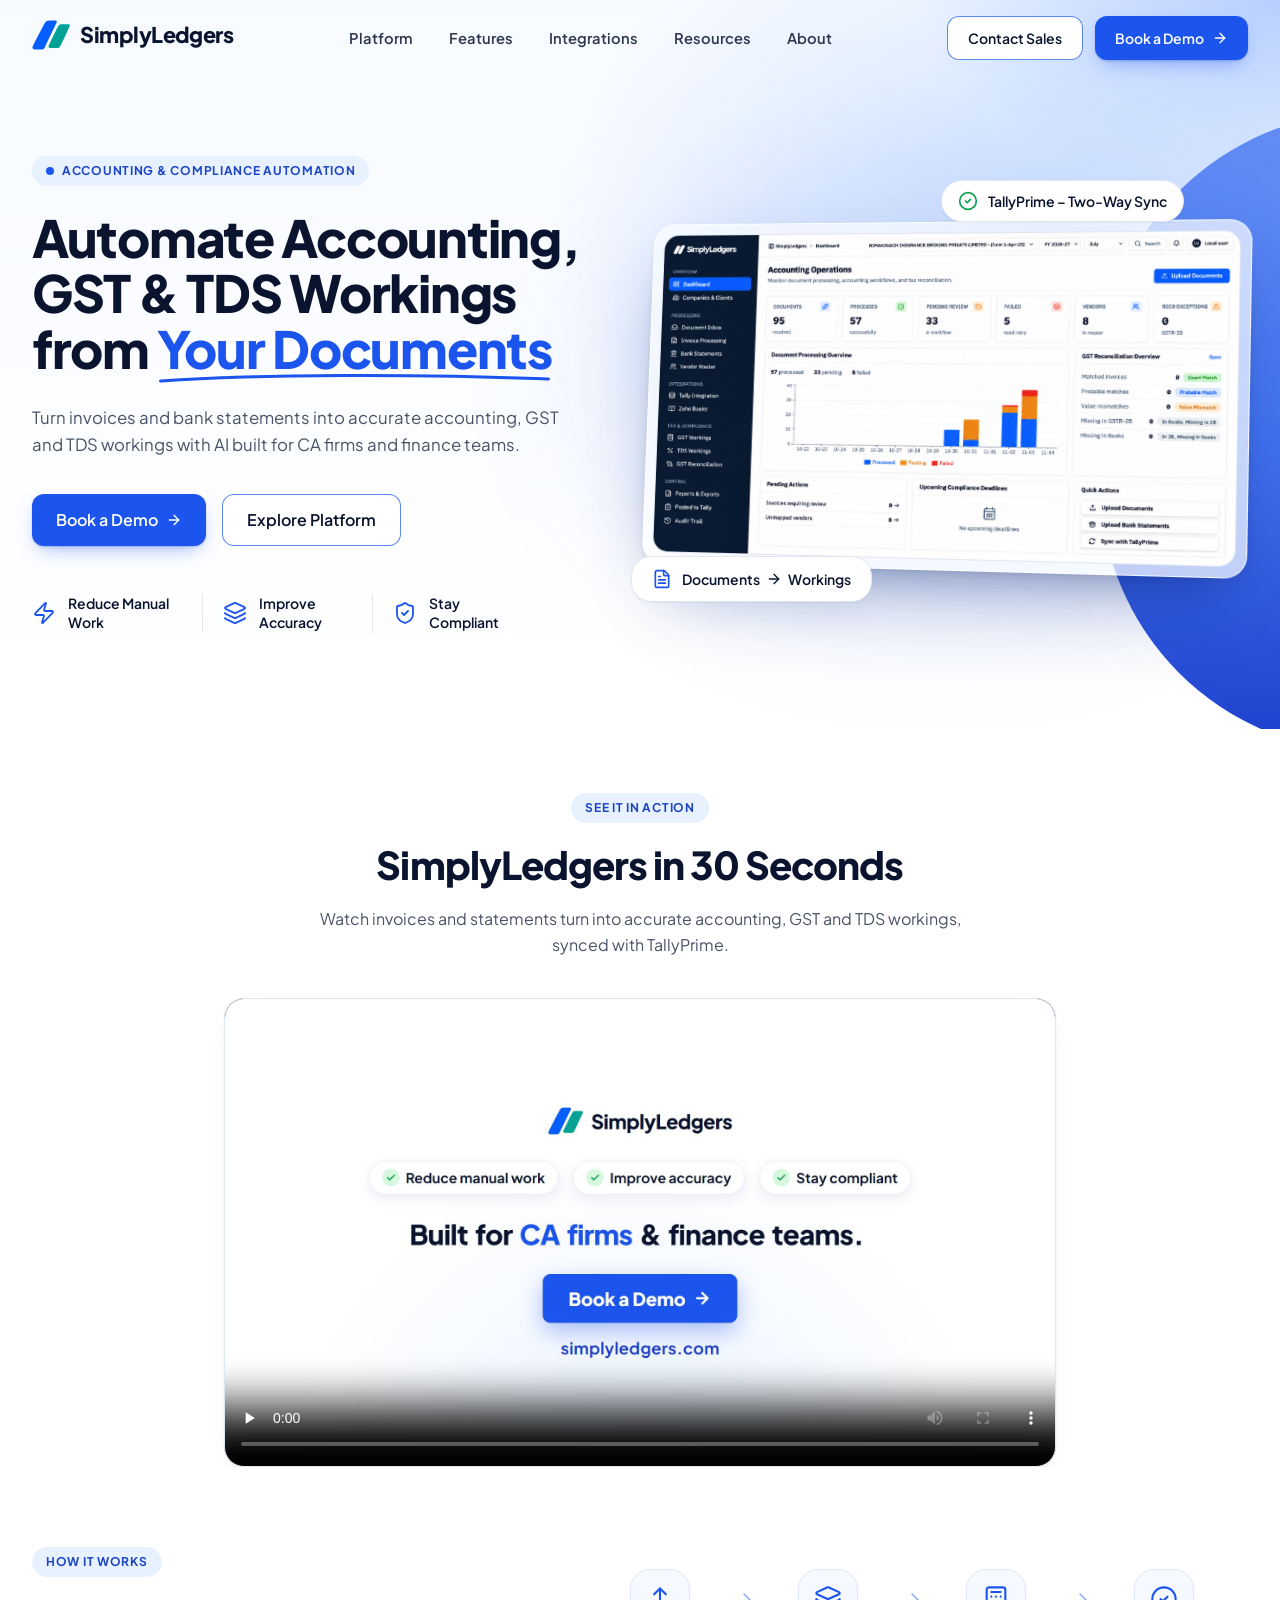
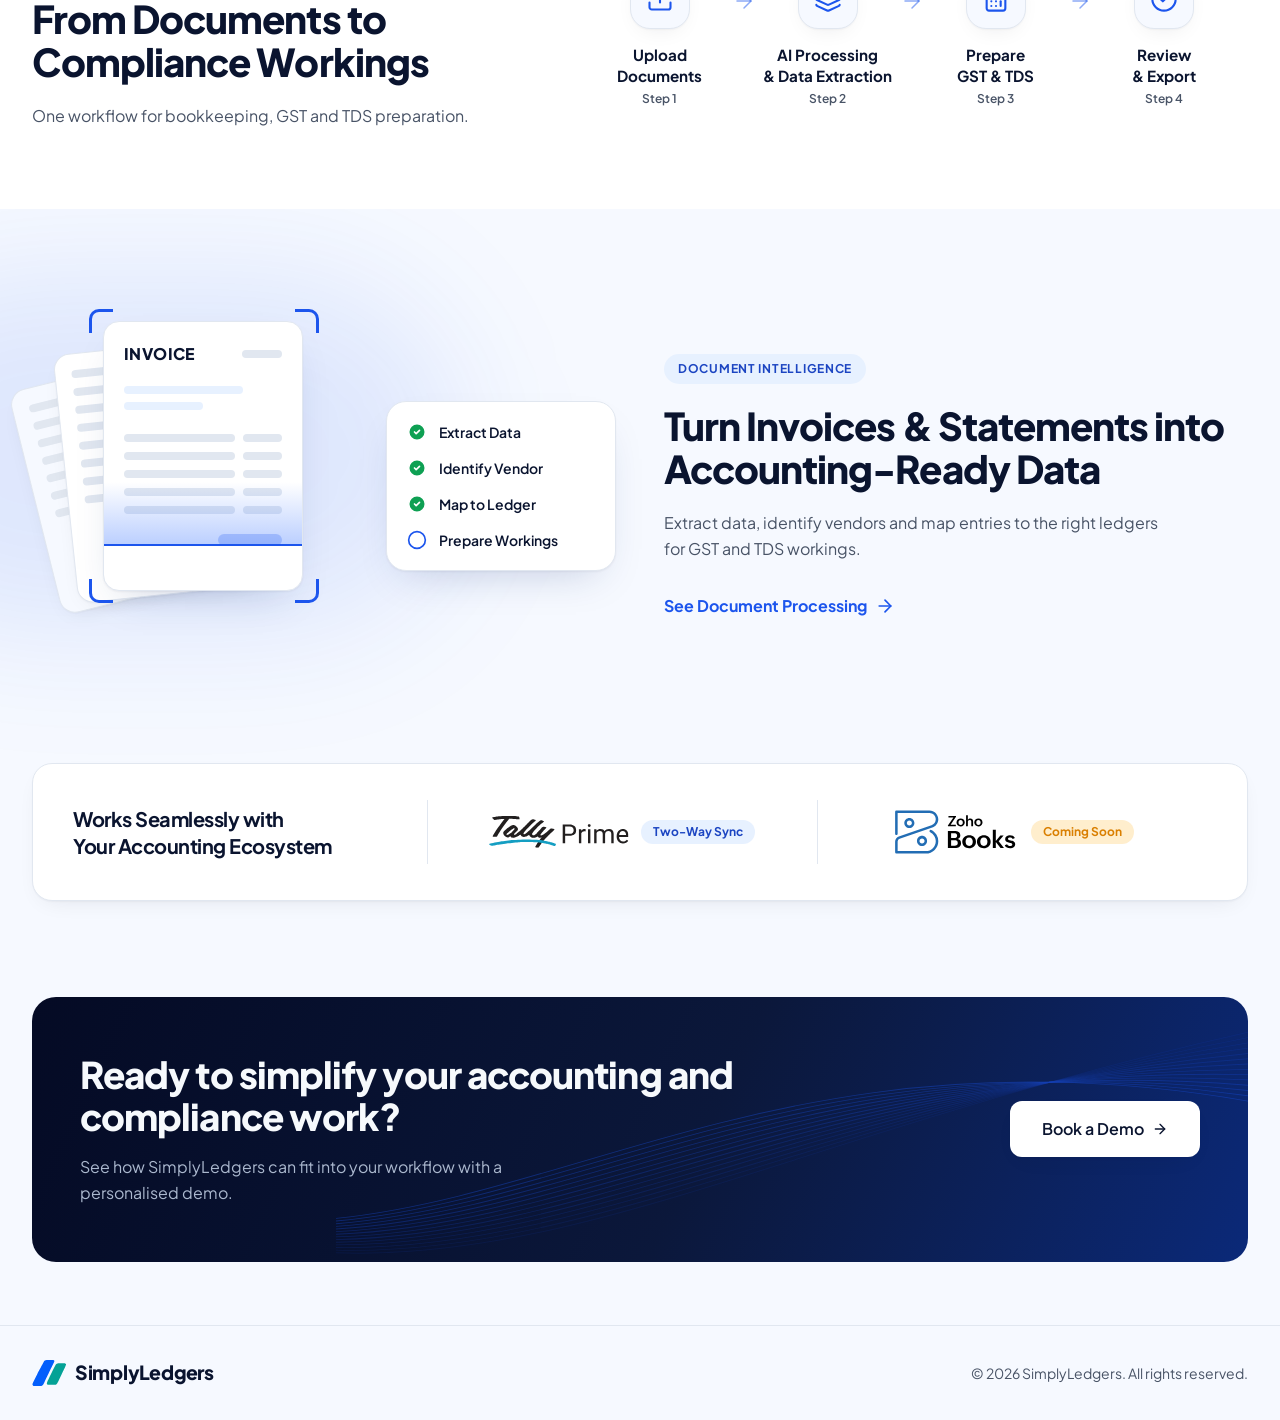
==== commit 498d436b: "Add product overview video section to homepage Adds a 'See it in action' section below the hero with" ====
--- a/index.html
+++ b/index.html
@@ -1,7 +1,7 @@
 <!DOCTYPE html>
 <html lang="en" data-tsd-source="/src/routes/__root.tsx:119:5"><head><meta charset="utf-8"><meta name="viewport" content="width=device-width, initial-scale=1"><link rel="stylesheet" href="https://fonts.googleapis.com/css2?family=Plus+Jakarta+Sans:wght@400;500;600;700;800&amp;display=swap" data-precedence="default"><link rel="stylesheet" href="styles.css" data-precedence="default"><title>SimplyLedgers — Automate Accounting, GST &amp; TDS Workings</title><meta name="description" content="Turn invoices, bank statements and financial documents into accurate accounting, GST and TDS workings. Built for CA firms and finance teams."><meta property="og:title" content="SimplyLedgers — Automate Accounting, GST &amp; TDS Workings"><meta property="og:description" content="Turn invoices, bank statements and financial documents into accurate accounting, GST and TDS workings. Built for CA firms and finance teams."><meta property="og:type" content="website"><meta name="twitter:card" content="summary_large_image"><link rel="preconnect" href="https://fonts.googleapis.com"><link rel="preconnect" href="https://fonts.gstatic.com" crossorigin="anonymous">
 
-<meta name="twitter:title" content="SimplyLedgers — Automate Accounting, GST &amp;amp; TDS Workings"><meta name="twitter:description" content="Turn invoices, bank statements and financial documents into accurate accounting, GST and TDS workings. Built for CA firms and finance teams."><meta property="og:image" content="https://pub-bb2e103a32db4e198524a2e9ed8f35b4.r2.dev/lovp_7wq3f783jy9pjv0c9831d3qkrh/c3ebfef0fb5a326c58db6273bd9fc0ab_1794362887114.png"><meta name="twitter:image" content="https://pub-bb2e103a32db4e198524a2e9ed8f35b4.r2.dev/lovp_7wq3f783jy9pjv0c9831d3qkrh/c3ebfef0fb5a326c58db6273bd9fc0ab_1794362887114.png"><link rel="icon" href="favicon.ico" type="image/x-icon"></head><body style=""><!--$--><div class="min-h-screen bg-background"><header class="fixed inset-x-0 top-0 z-50 transition-all duration-300 border-b border-transparent bg-transparent"><div class="mx-auto grid h-[76px] max-w-7xl grid-cols-[minmax(0,1fr)_auto] items-center gap-6 px-5 sm:px-8 lg:flex lg:justify-between"><a class="min-w-0 shrink-0 active" aria-label="SimplyLedgers home" href="index.html" data-status="active" aria-current="page"><span class="inline-flex items-center gap-2.5"><svg viewBox="568 362 406 318" aria-hidden="true" class="w-auto shrink-0 h-7 sm:h-[30px]"><g transform="translate(0 1024) scale(0.1 -0.1)"><path class="fill-brand-blue" d="M7410 6550 c-183 -8 -265 -61 -358 -233 -22 -40 -61 -110 -87 -157 -26 -47 -70 -128 -97 -180 -27 -52 -53 -99 -57 -105 -5 -5 -35 -62 -68 -125 -33 -63 -116 -221 -183 -350 -68 -129 -188 -361 -267 -515 -587 -1148 -596 -1169 -520 -1284 67 -101 66 -101 567 -101 633 0 586 -30 840 530 66 144 146 314 318 670 43 91 104 217 134 280 31 63 72 149 91 190 32 69 213 438 408 835 43 88 102 205 131 260 75 143 71 227 -13 270 -33 17 -571 27 -839 15z"></path><path class="fill-brand-teal" d="M8697 6159 c-66 -15 -132 -56 -183 -112 -48 -52 -305 -552 -637 -1237 -52 -107 -154 -316 -226 -464 -72 -148 -131 -271 -131 -273 0 -2 -20 -45 -45 -95 -76 -155 -58 -259 55 -319 44 -23 868 -22 943 1 155 48 183 93 519 830 56 122 140 305 181 390 24 52 97 208 162 345 65 138 171 360 236 494 141 289 147 319 83 391 -21 23 -51 44 -72 50 -46 12 -831 12 -885 -1z"></path></g></svg><span class="text-[1.25rem] font-extrabold leading-none tracking-tight sm:text-[1.35rem] text-foreground">SimplyLedgers</span></span></a><nav aria-label="Main" class="hidden items-center gap-1 lg:flex"><a class="group relative rounded-md px-4 py-2 text-[0.92rem] font-semibold text-foreground/85 transition-colors hover:text-primary" href="platform.html">Platform<span class="absolute inset-x-4 -bottom-0.5 h-0.5 origin-left scale-x-0 rounded-full bg-primary transition-transform duration-300 group-hover:scale-x-100"></span></a><a class="group relative rounded-md px-4 py-2 text-[0.92rem] font-semibold text-foreground/85 transition-colors hover:text-primary" href="features.html">Features<span class="absolute inset-x-4 -bottom-0.5 h-0.5 origin-left scale-x-0 rounded-full bg-primary transition-transform duration-300 group-hover:scale-x-100"></span></a><a class="group relative rounded-md px-4 py-2 text-[0.92rem] font-semibold text-foreground/85 transition-colors hover:text-primary" href="integrations.html">Integrations<span class="absolute inset-x-4 -bottom-0.5 h-0.5 origin-left scale-x-0 rounded-full bg-primary transition-transform duration-300 group-hover:scale-x-100"></span></a><a class="group relative rounded-md px-4 py-2 text-[0.92rem] font-semibold text-foreground/85 transition-colors hover:text-primary" href="resources.html">Resources<span class="absolute inset-x-4 -bottom-0.5 h-0.5 origin-left scale-x-0 rounded-full bg-primary transition-transform duration-300 group-hover:scale-x-100"></span></a><a class="group relative rounded-md px-4 py-2 text-[0.92rem] font-semibold text-foreground/85 transition-colors hover:text-primary" href="about.html">About<span class="absolute inset-x-4 -bottom-0.5 h-0.5 origin-left scale-x-0 rounded-full bg-primary transition-transform duration-300 group-hover:scale-x-100"></span></a></nav><div class="hidden items-center gap-3 lg:flex"><a class="inline-flex items-center justify-center gap-2 whitespace-nowrap text-sm cursor-pointer focus-visible:outline-none focus-visible:ring-1 focus-visible:ring-ring disabled:pointer-events-none disabled:opacity-50 disabled:cursor-not-allowed [&amp;_svg]:pointer-events-none [&amp;_svg]:size-4 [&amp;_svg]:shrink-0 border border-primary/70 bg-background text-foreground font-semibold transition-all duration-300 hover:border-primary hover:bg-secondary hover:-translate-y-px py-2 h-11 rounded-lg px-5" href="book-demo.html">Contact Sales</a><a class="inline-flex items-center justify-center gap-2 whitespace-nowrap text-sm cursor-pointer focus-visible:outline-none focus-visible:ring-1 focus-visible:ring-ring disabled:pointer-events-none disabled:opacity-50 disabled:cursor-not-allowed [&amp;_svg]:pointer-events-none [&amp;_svg]:size-4 [&amp;_svg]:shrink-0 bg-primary text-primary-foreground font-semibold shadow-button transition-all duration-300 hover:bg-primary-deep hover:-translate-y-px [&amp;_svg]:transition-transform hover:[&amp;_svg]:translate-x-0.5 py-2 h-11 rounded-lg px-5" href="book-demo.html">Book a Demo <svg xmlns="http://www.w3.org/2000/svg" width="24" height="24" viewBox="0 0 24 24" fill="none" stroke="currentColor" stroke-width="2" stroke-linecap="round" stroke-linejoin="round" class="lucide lucide-arrow-right" aria-hidden="true"><path d="M5 12h14"></path><path d="m12 5 7 7-7 7"></path></svg></a></div><button class="inline-flex items-center justify-center gap-2 whitespace-nowrap rounded-md text-sm font-medium cursor-pointer transition-colors focus-visible:outline-none focus-visible:ring-1 focus-visible:ring-ring disabled:pointer-events-none disabled:opacity-50 disabled:cursor-not-allowed [&amp;_svg]:pointer-events-none [&amp;_svg]:size-4 [&amp;_svg]:shrink-0 hover:bg-accent hover:text-accent-foreground h-9 w-9 shrink-0 lg:hidden" aria-label="Open menu" type="button" aria-haspopup="dialog" aria-expanded="false" data-state="closed"><svg xmlns="http://www.w3.org/2000/svg" width="24" height="24" viewBox="0 0 24 24" fill="none" stroke="currentColor" stroke-width="2" stroke-linecap="round" stroke-linejoin="round" class="lucide lucide-menu size-5!" aria-hidden="true"><path d="M4 5h16"></path><path d="M4 12h16"></path><path d="M4 19h16"></path></svg></button></div></header><main><section id="platform" class="relative overflow-hidden bg-hero pt-[76px]"><div aria-hidden="true" class="pointer-events-none absolute -right-[360px] top-28 hidden h-[640px] w-[540px] rounded-full bg-gradient-to-b from-primary/60 via-primary/80 to-primary-deep lg:block"></div><div class="mx-auto grid max-w-7xl items-center gap-16 px-5 pb-24 pt-14 sm:px-8 md:pt-20 lg:grid-cols-[minmax(0,0.95fr)_minmax(0,1.05fr)] lg:gap-10 lg:pb-24"><div class="min-w-0"><div class="reveal is-visible" style="--reveal-delay:0ms"><span class="eyebrow"><span class="size-2 rounded-full bg-primary"></span>Accounting &amp; Compliance Automation</span></div><div class="reveal is-visible" style="--reveal-delay:80ms"><h1 class="mt-6 text-[2.4rem] font-extrabold leading-[1.08] text-foreground sm:text-5xl lg:text-[2.85rem] xl:text-[3.2rem]">Automate Accounting,<br class="hidden lg:block"> GST &amp; TDS Workings<br class="hidden lg:block"> from<!-- --> <span class="relative inline-block text-primary">Your Documents<svg aria-hidden="true" viewBox="0 0 300 12" preserveAspectRatio="none" class="absolute -bottom-2 left-0 h-3 w-full"><path d="M3 9 C 80 2, 200 2, 297 7" fill="none" stroke="currentColor" stroke-width="3" stroke-linecap="round" pathLength="1" stroke-dasharray="1" style="animation:draw-line 1.2s 0.6s cubic-bezier(0.22,1,0.36,1) both"></path></svg></span></h1></div><div class="reveal is-visible" style="--reveal-delay:160ms"><p class="mt-7 max-w-xl text-[1.05rem] leading-relaxed text-muted-foreground">Turn invoices and bank statements into accurate accounting, GST and TDS workings with AI built for CA firms and finance teams.</p></div><div class="reveal mt-9 flex flex-wrap gap-4 is-visible" style="--reveal-delay:240ms"><a class="inline-flex items-center justify-center gap-2 whitespace-nowrap cursor-pointer focus-visible:outline-none focus-visible:ring-1 focus-visible:ring-ring disabled:pointer-events-none disabled:opacity-50 disabled:cursor-not-allowed [&amp;_svg]:pointer-events-none [&amp;_svg]:size-4 [&amp;_svg]:shrink-0 bg-primary text-primary-foreground font-semibold shadow-button transition-all duration-300 hover:bg-primary-deep hover:-translate-y-px [&amp;_svg]:transition-transform hover:[&amp;_svg]:translate-x-0.5 h-[52px] rounded-lg px-6 text-base" href="book-demo.html">Book a Demo <svg xmlns="http://www.w3.org/2000/svg" width="24" height="24" viewBox="0 0 24 24" fill="none" stroke="currentColor" stroke-width="2" stroke-linecap="round" stroke-linejoin="round" class="lucide lucide-arrow-right" aria-hidden="true"><path d="M5 12h14"></path><path d="m12 5 7 7-7 7"></path></svg></a><a class="inline-flex items-center justify-center gap-2 whitespace-nowrap cursor-pointer focus-visible:outline-none focus-visible:ring-1 focus-visible:ring-ring disabled:pointer-events-none disabled:opacity-50 disabled:cursor-not-allowed [&amp;_svg]:pointer-events-none [&amp;_svg]:size-4 [&amp;_svg]:shrink-0 border border-primary/70 bg-background text-foreground font-semibold transition-all duration-300 hover:border-primary hover:bg-secondary hover:-translate-y-px h-[52px] rounded-lg px-6 text-base" href="platform.html">Explore Platform</a></div><div class="reveal is-visible" style="--reveal-delay:320ms"><ul class="mt-12 grid max-w-lg grid-cols-3 divide-x divide-border"><li class="flex flex-col items-start gap-2 px-3 first:pl-0 sm:flex-row sm:items-center sm:gap-3 sm:px-5"><svg xmlns="http://www.w3.org/2000/svg" width="24" height="24" viewBox="0 0 24 24" fill="none" stroke="currentColor" stroke-width="1.8" stroke-linecap="round" stroke-linejoin="round" class="lucide lucide-zap size-6 shrink-0 text-primary" aria-hidden="true"><path d="M4 14a1 1 0 0 1-.78-1.63l9.9-10.2a.5.5 0 0 1 .86.46l-1.92 6.02A1 1 0 0 0 13 10h7a1 1 0 0 1 .78 1.63l-9.9 10.2a.5.5 0 0 1-.86-.46l1.92-6.02A1 1 0 0 0 11 14z"></path></svg><span class="text-[0.82rem] font-semibold leading-snug text-foreground sm:text-sm">Reduce Manual Work</span></li><li class="flex flex-col items-start gap-2 px-3 first:pl-0 sm:flex-row sm:items-center sm:gap-3 sm:px-5"><svg xmlns="http://www.w3.org/2000/svg" width="24" height="24" viewBox="0 0 24 24" fill="none" stroke="currentColor" stroke-width="1.8" stroke-linecap="round" stroke-linejoin="round" class="lucide lucide-layers size-6 shrink-0 text-primary" aria-hidden="true"><path d="M12.83 2.18a2 2 0 0 0-1.66 0L2.6 6.08a1 1 0 0 0 0 1.83l8.58 3.91a2 2 0 0 0 1.66 0l8.58-3.9a1 1 0 0 0 0-1.83z"></path><path d="M2 12a1 1 0 0 0 .58.91l8.6 3.91a2 2 0 0 0 1.65 0l8.58-3.9A1 1 0 0 0 22 12"></path><path d="M2 17a1 1 0 0 0 .58.91l8.6 3.91a2 2 0 0 0 1.65 0l8.58-3.9A1 1 0 0 0 22 17"></path></svg><span class="text-[0.82rem] font-semibold leading-snug text-foreground sm:text-sm">Improve Accuracy</span></li><li class="flex flex-col items-start gap-2 px-3 first:pl-0 sm:flex-row sm:items-center sm:gap-3 sm:px-5"><svg xmlns="http://www.w3.org/2000/svg" width="24" height="24" viewBox="0 0 24 24" fill="none" stroke="currentColor" stroke-width="1.8" stroke-linecap="round" stroke-linejoin="round" class="lucide lucide-shield-check size-6 shrink-0 text-primary" aria-hidden="true"><path d="M20 13c0 5-3.5 7.5-7.66 8.95a1 1 0 0 1-.67-.01C7.5 20.5 4 18 4 13V6a1 1 0 0 1 1-1c2 0 4.5-1.2 6.24-2.72a1.17 1.17 0 0 1 1.52 0C14.51 3.81 17 5 19 5a1 1 0 0 1 1 1z"></path><path d="m9 12 2 2 4-4"></path></svg><span class="text-[0.82rem] font-semibold leading-snug text-foreground sm:text-sm">Stay Compliant</span></li></ul></div></div><div class="reveal min-w-0 2xl:-mr-20 is-visible" style="--reveal-delay:200ms"><div class="relative"><div aria-hidden="true" class="absolute -inset-x-10 -top-16 -bottom-10 -z-10 rounded-[48%] bg-primary/10 blur-3xl"></div><div class="perspective-stage"><div class="lg:frame-tilt rounded-[22px] border border-background/80 bg-background/70 p-2 shadow-frame ring-1 ring-primary/10 backdrop-blur sm:p-2.5"><div class="overflow-hidden rounded-[16px] border border-border bg-background"><img src="simplyledgers-dashboard.png" alt="SimplyLedgers Accounting Operations dashboard" width="1693" height="929" class="block h-auto w-full" loading="eager" fetchpriority="high" decoding="async"></div></div></div><div class="animate-float-soft absolute -top-7 right-4 hidden items-center gap-2.5 rounded-full border border-border bg-background px-4 py-2.5 shadow-card sm:flex lg:-top-10 lg:right-16"><svg xmlns="http://www.w3.org/2000/svg" width="24" height="24" viewBox="0 0 24 24" fill="none" stroke="currentColor" stroke-width="2" stroke-linecap="round" stroke-linejoin="round" class="lucide lucide-circle-check size-5 text-success" aria-hidden="true"><circle cx="12" cy="12" r="10"></circle><path d="m9 12 2 2 4-4"></path></svg><span class="text-sm font-semibold text-foreground">TallyPrime – Two-Way Sync</span></div><div class="animate-float-soft absolute -bottom-8 left-0 hidden items-center gap-2.5 rounded-2xl border border-border bg-background px-5 py-3 shadow-card sm:flex" style="animation-delay:1.5s"><svg xmlns="http://www.w3.org/2000/svg" width="24" height="24" viewBox="0 0 24 24" fill="none" stroke="currentColor" stroke-width="2" stroke-linecap="round" stroke-linejoin="round" class="lucide lucide-file-text size-5 text-primary" aria-hidden="true"><path d="M6 22a2 2 0 0 1-2-2V4a2 2 0 0 1 2-2h8a2.4 2.4 0 0 1 1.704.706l3.588 3.588A2.4 2.4 0 0 1 20 8v12a2 2 0 0 1-2 2z"></path><path d="M14 2v5a1 1 0 0 0 1 1h5"></path><path d="M10 9H8"></path><path d="M16 13H8"></path><path d="M16 17H8"></path></svg><span class="flex items-center gap-1.5 text-sm font-semibold text-foreground">Documents <svg xmlns="http://www.w3.org/2000/svg" width="24" height="24" viewBox="0 0 24 24" fill="none" stroke="currentColor" stroke-width="2" stroke-linecap="round" stroke-linejoin="round" class="lucide lucide-arrow-right size-4" aria-hidden="true"><path d="M5 12h14"></path><path d="m12 5 7 7-7 7"></path></svg> Workings</span></div></div></div></div></section><section id="how-it-works" class="relative bg-background py-16 lg:py-20"><div class="mx-auto grid max-w-7xl items-center gap-14 px-5 sm:px-8 lg:grid-cols-[minmax(0,0.85fr)_minmax(0,1.15fr)] lg:gap-12"><div class="min-w-0"><div class="reveal is-visible" style="--reveal-delay:0ms"><span class="eyebrow">How it works</span></div><div class="reveal is-visible" style="--reveal-delay:80ms"><h2 class="mt-5 text-3xl font-extrabold leading-[1.12] text-foreground sm:text-[2.4rem]">From Documents to Compliance Workings</h2></div><div class="reveal is-visible" style="--reveal-delay:160ms"><p class="mt-5 max-w-md text-base leading-relaxed text-muted-foreground">One workflow for bookkeeping, GST and TDS preparation.</p></div></div><ol class="grid min-w-0 grid-cols-2 gap-x-4 gap-y-10 sm:grid-cols-4 sm:gap-0"><li class="reveal relative flex flex-col items-center text-center is-visible" style="--reveal-delay:0ms"><svg xmlns="http://www.w3.org/2000/svg" width="24" height="24" viewBox="0 0 24 24" fill="none" stroke="currentColor" stroke-width="1.5" stroke-linecap="round" stroke-linejoin="round" class="lucide lucide-arrow-right absolute right-0 top-5 hidden size-6 translate-x-1/2 text-primary/50 sm:block" aria-hidden="true"><path d="M5 12h14"></path><path d="m12 5 7 7-7 7"></path></svg><span class="group grid size-[60px] place-items-center rounded-2xl border border-border bg-surface text-primary shadow-soft transition-all duration-300 hover:-translate-y-1 hover:border-primary/30 hover:bg-secondary"><svg xmlns="http://www.w3.org/2000/svg" width="24" height="24" viewBox="0 0 24 24" fill="none" stroke="currentColor" stroke-width="1.8" stroke-linecap="round" stroke-linejoin="round" class="lucide lucide-upload size-7" aria-hidden="true"><path d="M12 3v12"></path><path d="m17 8-5-5-5 5"></path><path d="M21 15v4a2 2 0 0 1-2 2H5a2 2 0 0 1-2-2v-4"></path></svg></span><span class="mt-4 text-[0.95rem] font-bold leading-snug text-foreground">Upload<br>Documents</span><span class="mt-1 text-xs font-semibold text-muted-foreground">Step <!-- -->1</span></li><li class="reveal relative flex flex-col items-center text-center is-visible" style="--reveal-delay:110ms"><svg xmlns="http://www.w3.org/2000/svg" width="24" height="24" viewBox="0 0 24 24" fill="none" stroke="currentColor" stroke-width="1.5" stroke-linecap="round" stroke-linejoin="round" class="lucide lucide-arrow-right absolute right-0 top-5 hidden size-6 translate-x-1/2 text-primary/50 sm:block" aria-hidden="true"><path d="M5 12h14"></path><path d="m12 5 7 7-7 7"></path></svg><span class="group grid size-[60px] place-items-center rounded-2xl border border-border bg-surface text-primary shadow-soft transition-all duration-300 hover:-translate-y-1 hover:border-primary/30 hover:bg-secondary"><svg xmlns="http://www.w3.org/2000/svg" width="24" height="24" viewBox="0 0 24 24" fill="none" stroke="currentColor" stroke-width="1.8" stroke-linecap="round" stroke-linejoin="round" class="lucide lucide-layers size-7" aria-hidden="true"><path d="M12.83 2.18a2 2 0 0 0-1.66 0L2.6 6.08a1 1 0 0 0 0 1.83l8.58 3.91a2 2 0 0 0 1.66 0l8.58-3.9a1 1 0 0 0 0-1.83z"></path><path d="M2 12a1 1 0 0 0 .58.91l8.6 3.91a2 2 0 0 0 1.65 0l8.58-3.9A1 1 0 0 0 22 12"></path><path d="M2 17a1 1 0 0 0 .58.91l8.6 3.91a2 2 0 0 0 1.65 0l8.58-3.9A1 1 0 0 0 22 17"></path></svg></span><span class="mt-4 text-[0.95rem] font-bold leading-snug text-foreground">AI Processing<br>&amp; Data Extraction</span><span class="mt-1 text-xs font-semibold text-muted-foreground">Step <!-- -->2</span></li><li class="reveal relative flex flex-col items-center text-center is-visible" style="--reveal-delay:220ms"><svg xmlns="http://www.w3.org/2000/svg" width="24" height="24" viewBox="0 0 24 24" fill="none" stroke="currentColor" stroke-width="1.5" stroke-linecap="round" stroke-linejoin="round" class="lucide lucide-arrow-right absolute right-0 top-5 hidden size-6 translate-x-1/2 text-primary/50 sm:block" aria-hidden="true"><path d="M5 12h14"></path><path d="m12 5 7 7-7 7"></path></svg><span class="group grid size-[60px] place-items-center rounded-2xl border border-border bg-surface text-primary shadow-soft transition-all duration-300 hover:-translate-y-1 hover:border-primary/30 hover:bg-secondary"><svg xmlns="http://www.w3.org/2000/svg" width="24" height="24" viewBox="0 0 24 24" fill="none" stroke="currentColor" stroke-width="1.8" stroke-linecap="round" stroke-linejoin="round" class="lucide lucide-calculator size-7" aria-hidden="true"><rect width="16" height="20" x="4" y="2" rx="2"></rect><line x1="8" x2="16" y1="6" y2="6"></line><line x1="16" x2="16" y1="14" y2="18"></line><path d="M16 10h.01"></path><path d="M12 10h.01"></path><path d="M8 10h.01"></path><path d="M12 14h.01"></path><path d="M8 14h.01"></path><path d="M12 18h.01"></path><path d="M8 18h.01"></path></svg></span><span class="mt-4 text-[0.95rem] font-bold leading-snug text-foreground">Prepare<br>GST &amp; TDS</span><span class="mt-1 text-xs font-semibold text-muted-foreground">Step <!-- -->3</span></li><li class="reveal relative flex flex-col items-center text-center is-visible" style="--reveal-delay:330ms"><span class="group grid size-[60px] place-items-center rounded-2xl border border-border bg-surface text-primary shadow-soft transition-all duration-300 hover:-translate-y-1 hover:border-primary/30 hover:bg-secondary"><svg xmlns="http://www.w3.org/2000/svg" width="24" height="24" viewBox="0 0 24 24" fill="none" stroke="currentColor" stroke-width="1.8" stroke-linecap="round" stroke-linejoin="round" class="lucide lucide-circle-check size-7" aria-hidden="true"><circle cx="12" cy="12" r="10"></circle><path d="m9 12 2 2 4-4"></path></svg></span><span class="mt-4 text-[0.95rem] font-bold leading-snug text-foreground">Review<br>&amp; Export</span><span class="mt-1 text-xs font-semibold text-muted-foreground">Step <!-- -->4</span></li></ol></div></section><section id="document-intelligence" class="relative overflow-hidden bg-surface py-20 lg:py-28"><div aria-hidden="true" class="pointer-events-none absolute -left-40 top-16 h-[360px] w-[620px] rounded-full bg-primary/10 blur-3xl"></div><div class="relative mx-auto grid max-w-7xl items-center gap-16 px-5 sm:px-8 lg:grid-cols-2 lg:gap-12"><div class="reveal flex min-w-0 flex-col items-center gap-8 sm:flex-row sm:items-center sm:justify-center is-visible" style="--reveal-delay:0ms"><div class="relative mx-auto h-[300px] w-full max-w-[320px] sm:h-[330px]"><div class="absolute left-0 top-12 h-[230px] w-[170px] -rotate-[14deg] rounded-xl border border-border bg-surface p-4 shadow-soft"><div class="space-y-2.5"><div class="flex gap-2"><span class="h-2 flex-1 rounded-full bg-border"></span><span class="h-2 w-1/4 rounded-full bg-border"></span></div><div class="flex gap-2"><span class="h-2 flex-1 rounded-full bg-border"></span><span class="h-2 w-1/4 rounded-full bg-border"></span></div><div class="flex gap-2"><span class="h-2 flex-1 rounded-full bg-border"></span><span class="h-2 w-1/4 rounded-full bg-border"></span></div><div class="flex gap-2"><span class="h-2 flex-1 rounded-full bg-border"></span><span class="h-2 w-1/4 rounded-full bg-border"></span></div><div class="flex gap-2"><span class="h-2 flex-1 rounded-full bg-border"></span><span class="h-2 w-1/4 rounded-full bg-border"></span></div><div class="flex gap-2"><span class="h-2 flex-1 rounded-full bg-border"></span><span class="h-2 w-1/4 rounded-full bg-border"></span></div><div class="flex gap-2"><span class="h-2 flex-1 rounded-full bg-border"></span><span class="h-2 w-1/4 rounded-full bg-border"></span></div></div></div><div class="absolute left-8 top-6 h-[250px] w-[185px] -rotate-[6deg] rounded-xl border border-border bg-background p-4 shadow-soft"><div class="space-y-2.5"><div class="flex gap-2"><span class="h-2 flex-1 rounded-full bg-border"></span><span class="h-2 w-1/4 rounded-full bg-border"></span></div><div class="flex gap-2"><span class="h-2 flex-1 rounded-full bg-border"></span><span class="h-2 w-1/4 rounded-full bg-border"></span></div><div class="flex gap-2"><span class="h-2 flex-1 rounded-full bg-border"></span><span class="h-2 w-1/4 rounded-full bg-border"></span></div><div class="flex gap-2"><span class="h-2 flex-1 rounded-full bg-border"></span><span class="h-2 w-1/4 rounded-full bg-border"></span></div><div class="flex gap-2"><span class="h-2 flex-1 rounded-full bg-border"></span><span class="h-2 w-1/4 rounded-full bg-border"></span></div><div class="flex gap-2"><span class="h-2 flex-1 rounded-full bg-border"></span><span class="h-2 w-1/4 rounded-full bg-border"></span></div><div class="flex gap-2"><span class="h-2 flex-1 rounded-full bg-border"></span><span class="h-2 w-1/4 rounded-full bg-border"></span></div><div class="flex gap-2"><span class="h-2 flex-1 rounded-full bg-border"></span><span class="h-2 w-1/4 rounded-full bg-border"></span></div></div></div><div class="absolute left-[70px] top-0 h-[270px] w-[200px] overflow-hidden rounded-xl border border-border bg-background p-5 shadow-card"><div class="flex items-center justify-between"><span class="text-base font-extrabold tracking-wide text-foreground">INVOICE</span><span class="h-2 w-10 rounded-full bg-border"></span></div><div class="mt-5 space-y-2"><span class="block h-2 w-3/4 rounded-full bg-secondary"></span><span class="block h-2 w-1/2 rounded-full bg-secondary"></span></div><div class="mt-6"><div class="space-y-2.5"><div class="flex gap-2"><span class="h-2 flex-1 rounded-full bg-border"></span><span class="h-2 w-1/4 rounded-full bg-border"></span></div><div class="flex gap-2"><span class="h-2 flex-1 rounded-full bg-border"></span><span class="h-2 w-1/4 rounded-full bg-border"></span></div><div class="flex gap-2"><span class="h-2 flex-1 rounded-full bg-border"></span><span class="h-2 w-1/4 rounded-full bg-border"></span></div><div class="flex gap-2"><span class="h-2 flex-1 rounded-full bg-border"></span><span class="h-2 w-1/4 rounded-full bg-border"></span></div><div class="flex gap-2"><span class="h-2 flex-1 rounded-full bg-border"></span><span class="h-2 w-1/4 rounded-full bg-border"></span></div></div></div><div class="mt-5 flex justify-end"><span class="h-3 w-16 rounded-full bg-primary/25"></span></div><div class="animate-scan absolute inset-x-0 h-16 -translate-y-full" style="background:var(--gradient-scan)"><span class="absolute inset-x-0 bottom-0 h-0.5 bg-primary"></span></div></div><span aria-hidden="true" class="absolute left-[56px] -top-3 size-6 rounded-tl-md border-l-[3px] border-t-[3px] border-primary"></span><span aria-hidden="true" class="absolute left-[262px] -top-3 size-6 rounded-tr-md border-r-[3px] border-t-[3px] border-primary"></span><span aria-hidden="true" class="absolute left-[56px] top-[258px] size-6 rounded-bl-md border-b-[3px] border-l-[3px] border-primary"></span><span aria-hidden="true" class="absolute left-[262px] top-[258px] size-6 rounded-br-md border-b-[3px] border-r-[3px] border-primary"></span></div><ul class="w-full max-w-[230px] shrink-0 space-y-4 rounded-2xl border border-border bg-background p-5 shadow-card"><li class="reveal flex items-center gap-3 is-visible" style="--reveal-delay:300ms"><svg xmlns="http://www.w3.org/2000/svg" width="24" height="24" viewBox="0 0 24 24" fill="none" stroke="currentColor" stroke-width="2" stroke-linecap="round" stroke-linejoin="round" class="lucide lucide-circle-check size-5 shrink-0 fill-success text-background" aria-hidden="true"><circle cx="12" cy="12" r="10"></circle><path d="m9 12 2 2 4-4"></path></svg><span class="text-sm font-semibold text-foreground">Extract Data</span></li><li class="reveal flex items-center gap-3 is-visible" style="--reveal-delay:480ms"><svg xmlns="http://www.w3.org/2000/svg" width="24" height="24" viewBox="0 0 24 24" fill="none" stroke="currentColor" stroke-width="2" stroke-linecap="round" stroke-linejoin="round" class="lucide lucide-circle-check size-5 shrink-0 fill-success text-background" aria-hidden="true"><circle cx="12" cy="12" r="10"></circle><path d="m9 12 2 2 4-4"></path></svg><span class="text-sm font-semibold text-foreground">Identify Vendor</span></li><li class="reveal flex items-center gap-3 is-visible" style="--reveal-delay:660ms"><svg xmlns="http://www.w3.org/2000/svg" width="24" height="24" viewBox="0 0 24 24" fill="none" stroke="currentColor" stroke-width="2" stroke-linecap="round" stroke-linejoin="round" class="lucide lucide-circle-check size-5 shrink-0 fill-success text-background" aria-hidden="true"><circle cx="12" cy="12" r="10"></circle><path d="m9 12 2 2 4-4"></path></svg><span class="text-sm font-semibold text-foreground">Map to Ledger</span></li><li class="reveal flex items-center gap-3 is-visible" style="--reveal-delay:840ms"><svg xmlns="http://www.w3.org/2000/svg" width="24" height="24" viewBox="0 0 24 24" fill="none" stroke="currentColor" stroke-width="2" stroke-linecap="round" stroke-linejoin="round" class="lucide lucide-circle size-5 shrink-0 text-primary" aria-hidden="true"><circle cx="12" cy="12" r="10"></circle></svg><span class="text-sm font-semibold text-foreground">Prepare Workings</span></li></ul></div><div class="min-w-0"><div class="reveal is-visible" style="--reveal-delay:0ms"><span class="eyebrow">Document intelligence</span></div><div class="reveal is-visible" style="--reveal-delay:80ms"><h2 class="mt-5 text-3xl font-extrabold leading-[1.12] text-foreground sm:text-[2.4rem]">Turn Invoices &amp; Statements into Accounting-Ready Data</h2></div><div class="reveal is-visible" style="--reveal-delay:160ms"><p class="mt-5 max-w-lg text-base leading-relaxed text-muted-foreground">Extract data, identify vendors and map entries to the right ledgers for GST and TDS workings.</p></div><div class="reveal is-visible" style="--reveal-delay:240ms"><a class="group mt-8 inline-flex items-center gap-2 text-base font-bold text-primary transition-colors hover:text-primary-deep" href="platform.html#document-intelligence">See Document Processing<svg xmlns="http://www.w3.org/2000/svg" width="24" height="24" viewBox="0 0 24 24" fill="none" stroke="currentColor" stroke-width="2" stroke-linecap="round" stroke-linejoin="round" class="lucide lucide-arrow-right size-5 transition-transform duration-300 group-hover:translate-x-1" aria-hidden="true"><path d="M5 12h14"></path><path d="m12 5 7 7-7 7"></path></svg></a></div></div></div></section><section id="integrations" class="bg-surface pb-20 lg:pb-24"><div class="mx-auto max-w-7xl px-5 sm:px-8"><div class="reveal grid items-center gap-8 rounded-2xl border border-border bg-background px-6 py-8 shadow-soft sm:px-10 md:grid-cols-[minmax(0,1fr)_auto_minmax(0,1.1fr)_auto_minmax(0,1.1fr)] md:gap-0 md:py-9 is-visible" style="--reveal-delay:0ms"><h2 class="text-xl font-bold leading-snug text-foreground md:pr-8">Works Seamlessly with<br class="hidden sm:block"> Your Accounting Ecosystem</h2><span aria-hidden="true" class="hidden h-16 w-px bg-border md:block"></span><div class="flex flex-wrap items-center gap-3 md:justify-center md:px-8"><img src="logos/tallyprime-logo.svg" alt="TallyPrime" class="h-8 w-auto shrink-0"><span class="rounded-full bg-secondary px-3 py-1 text-xs font-bold text-secondary-foreground">Two-Way Sync</span></div><span aria-hidden="true" class="hidden h-16 w-px bg-border md:block"></span><div class="flex flex-wrap items-center gap-3 md:justify-center md:px-8"><img src="logos/zoho-books-logo.svg" alt="Zoho Books" class="h-11 w-auto shrink-0"><span class="rounded-full bg-warning-soft px-3 py-1 text-xs font-bold text-warning">Coming Soon</span></div></div></div></section><section id="book-demo" class="bg-surface pb-16"><div class="mx-auto max-w-7xl px-5 sm:px-8"><div class="reveal relative overflow-hidden rounded-3xl bg-cta px-7 py-12 sm:px-12 md:py-14 is-visible" style="--reveal-delay:0ms"><svg aria-hidden="true" viewBox="0 0 800 300" preserveAspectRatio="none" class="pointer-events-none absolute inset-y-0 right-0 h-full w-full opacity-60 md:w-3/4"><path d="M0 290 C 220 300, 420 150, 800 40" fill="none" class="stroke-primary" stroke-opacity="0.15" stroke-width="1"></path><path d="M0 287 C 220 294, 420 141, 800 46" fill="none" class="stroke-primary" stroke-opacity="0.185" stroke-width="1"></path><path d="M0 284 C 220 288, 420 132, 800 52" fill="none" class="stroke-primary" stroke-opacity="0.22" stroke-width="1"></path><path d="M0 281 C 220 282, 420 123, 800 58" fill="none" class="stroke-primary" stroke-opacity="0.255" stroke-width="1"></path><path d="M0 278 C 220 276, 420 114, 800 64" fill="none" class="stroke-primary" stroke-opacity="0.29000000000000004" stroke-width="1"></path><path d="M0 275 C 220 270, 420 105, 800 70" fill="none" class="stroke-primary" stroke-opacity="0.325" stroke-width="1"></path><path d="M0 272 C 220 264, 420 96, 800 76" fill="none" class="stroke-primary" stroke-opacity="0.36" stroke-width="1"></path><path d="M0 269 C 220 258, 420 87, 800 82" fill="none" class="stroke-primary" stroke-opacity="0.395" stroke-width="1"></path><path d="M0 266 C 220 252, 420 78, 800 88" fill="none" class="stroke-primary" stroke-opacity="0.43000000000000005" stroke-width="1"></path><path d="M0 263 C 220 246, 420 69, 800 94" fill="none" class="stroke-primary" stroke-opacity="0.4650000000000001" stroke-width="1"></path><path d="M0 260 C 220 240, 420 60, 800 100" fill="none" class="stroke-primary" stroke-opacity="0.5" stroke-width="1"></path><path d="M0 257 C 220 234, 420 51, 800 106" fill="none" class="stroke-primary" stroke-opacity="0.535" stroke-width="1"></path><path d="M0 254 C 220 228, 420 42, 800 112" fill="none" class="stroke-primary" stroke-opacity="0.5700000000000001" stroke-width="1"></path><path d="M0 251 C 220 222, 420 33, 800 118" fill="none" class="stroke-primary" stroke-opacity="0.6050000000000001" stroke-width="1"></path></svg><div class="relative grid items-center gap-8 md:grid-cols-[minmax(0,1fr)_auto]"><div class="min-w-0"><h2 class="max-w-2xl text-3xl font-extrabold leading-[1.15] text-navy-foreground sm:text-[2.3rem]">Ready to simplify your accounting and compliance work?</h2><p class="mt-4 max-w-lg text-base leading-relaxed text-navy-muted">See how SimplyLedgers can fit into your workflow with a personalised demo.</p></div><a class="inline-flex items-center justify-center gap-2 whitespace-nowrap cursor-pointer focus-visible:outline-none focus-visible:ring-1 focus-visible:ring-ring disabled:pointer-events-none disabled:opacity-50 disabled:cursor-not-allowed [&amp;_svg]:pointer-events-none [&amp;_svg]:size-4 [&amp;_svg]:shrink-0 bg-background text-foreground font-semibold shadow-soft transition-all duration-300 hover:bg-secondary hover:-translate-y-px [&amp;_svg]:transition-transform hover:[&amp;_svg]:translate-x-0.5 rounded-lg text-base h-14 justify-self-start px-8 md:justify-self-end" href="book-demo.html">Book a Demo <svg xmlns="http://www.w3.org/2000/svg" width="24" height="24" viewBox="0 0 24 24" fill="none" stroke="currentColor" stroke-width="2" stroke-linecap="round" stroke-linejoin="round" class="lucide lucide-arrow-right" aria-hidden="true"><path d="M5 12h14"></path><path d="m12 5 7 7-7 7"></path></svg></a></div></div></div></section></main><footer class="border-t border-border bg-surface"><div class="mx-auto flex max-w-7xl flex-col items-start justify-between gap-4 px-5 py-8 sm:flex-row sm:items-center sm:px-8"><span class="inline-flex items-center gap-2.5 scale-90 origin-left"><svg viewBox="568 362 406 318" aria-hidden="true" class="w-auto shrink-0 h-7 sm:h-[30px]"><g transform="translate(0 1024) scale(0.1 -0.1)"><path class="fill-brand-blue" d="M7410 6550 c-183 -8 -265 -61 -358 -233 -22 -40 -61 -110 -87 -157 -26 -47 -70 -128 -97 -180 -27 -52 -53 -99 -57 -105 -5 -5 -35 -62 -68 -125 -33 -63 -116 -221 -183 -350 -68 -129 -188 -361 -267 -515 -587 -1148 -596 -1169 -520 -1284 67 -101 66 -101 567 -101 633 0 586 -30 840 530 66 144 146 314 318 670 43 91 104 217 134 280 31 63 72 149 91 190 32 69 213 438 408 835 43 88 102 205 131 260 75 143 71 227 -13 270 -33 17 -571 27 -839 15z"></path><path class="fill-brand-teal" d="M8697 6159 c-66 -15 -132 -56 -183 -112 -48 -52 -305 -552 -637 -1237 -52 -107 -154 -316 -226 -464 -72 -148 -131 -271 -131 -273 0 -2 -20 -45 -45 -95 -76 -155 -58 -259 55 -319 44 -23 868 -22 943 1 155 48 183 93 519 830 56 122 140 305 181 390 24 52 97 208 162 345 65 138 171 360 236 494 141 289 147 319 83 391 -21 23 -51 44 -72 50 -46 12 -831 12 -885 -1z"></path></g></svg><span class="text-[1.25rem] font-extrabold leading-none tracking-tight sm:text-[1.35rem] text-foreground">SimplyLedgers</span></span><p class="text-sm text-muted-foreground">© <!-- -->2026<!-- --> SimplyLedgers. All rights reserved.</p></div></footer></div><!--/$-->
+<meta name="twitter:title" content="SimplyLedgers — Automate Accounting, GST &amp;amp; TDS Workings"><meta name="twitter:description" content="Turn invoices, bank statements and financial documents into accurate accounting, GST and TDS workings. Built for CA firms and finance teams."><meta property="og:image" content="https://pub-bb2e103a32db4e198524a2e9ed8f35b4.r2.dev/lovp_7wq3f783jy9pjv0c9831d3qkrh/c3ebfef0fb5a326c58db6273bd9fc0ab_1794362887114.png"><meta name="twitter:image" content="https://pub-bb2e103a32db4e198524a2e9ed8f35b4.r2.dev/lovp_7wq3f783jy9pjv0c9831d3qkrh/c3ebfef0fb5a326c58db6273bd9fc0ab_1794362887114.png"><link rel="icon" href="favicon.ico" type="image/x-icon"></head><body style=""><!--$--><div class="min-h-screen bg-background"><header class="fixed inset-x-0 top-0 z-50 transition-all duration-300 border-b border-transparent bg-transparent"><div class="mx-auto grid h-[76px] max-w-7xl grid-cols-[minmax(0,1fr)_auto] items-center gap-6 px-5 sm:px-8 lg:flex lg:justify-between"><a class="min-w-0 shrink-0 active" aria-label="SimplyLedgers home" href="index.html" data-status="active" aria-current="page"><span class="inline-flex items-center gap-2.5"><svg viewBox="568 362 406 318" aria-hidden="true" class="w-auto shrink-0 h-7 sm:h-[30px]"><g transform="translate(0 1024) scale(0.1 -0.1)"><path class="fill-brand-blue" d="M7410 6550 c-183 -8 -265 -61 -358 -233 -22 -40 -61 -110 -87 -157 -26 -47 -70 -128 -97 -180 -27 -52 -53 -99 -57 -105 -5 -5 -35 -62 -68 -125 -33 -63 -116 -221 -183 -350 -68 -129 -188 -361 -267 -515 -587 -1148 -596 -1169 -520 -1284 67 -101 66 -101 567 -101 633 0 586 -30 840 530 66 144 146 314 318 670 43 91 104 217 134 280 31 63 72 149 91 190 32 69 213 438 408 835 43 88 102 205 131 260 75 143 71 227 -13 270 -33 17 -571 27 -839 15z"></path><path class="fill-brand-teal" d="M8697 6159 c-66 -15 -132 -56 -183 -112 -48 -52 -305 -552 -637 -1237 -52 -107 -154 -316 -226 -464 -72 -148 -131 -271 -131 -273 0 -2 -20 -45 -45 -95 -76 -155 -58 -259 55 -319 44 -23 868 -22 943 1 155 48 183 93 519 830 56 122 140 305 181 390 24 52 97 208 162 345 65 138 171 360 236 494 141 289 147 319 83 391 -21 23 -51 44 -72 50 -46 12 -831 12 -885 -1z"></path></g></svg><span class="text-[1.25rem] font-extrabold leading-none tracking-tight sm:text-[1.35rem] text-foreground">SimplyLedgers</span></span></a><nav aria-label="Main" class="hidden items-center gap-1 lg:flex"><a class="group relative rounded-md px-4 py-2 text-[0.92rem] font-semibold text-foreground/85 transition-colors hover:text-primary" href="platform.html">Platform<span class="absolute inset-x-4 -bottom-0.5 h-0.5 origin-left scale-x-0 rounded-full bg-primary transition-transform duration-300 group-hover:scale-x-100"></span></a><a class="group relative rounded-md px-4 py-2 text-[0.92rem] font-semibold text-foreground/85 transition-colors hover:text-primary" href="features.html">Features<span class="absolute inset-x-4 -bottom-0.5 h-0.5 origin-left scale-x-0 rounded-full bg-primary transition-transform duration-300 group-hover:scale-x-100"></span></a><a class="group relative rounded-md px-4 py-2 text-[0.92rem] font-semibold text-foreground/85 transition-colors hover:text-primary" href="integrations.html">Integrations<span class="absolute inset-x-4 -bottom-0.5 h-0.5 origin-left scale-x-0 rounded-full bg-primary transition-transform duration-300 group-hover:scale-x-100"></span></a><a class="group relative rounded-md px-4 py-2 text-[0.92rem] font-semibold text-foreground/85 transition-colors hover:text-primary" href="resources.html">Resources<span class="absolute inset-x-4 -bottom-0.5 h-0.5 origin-left scale-x-0 rounded-full bg-primary transition-transform duration-300 group-hover:scale-x-100"></span></a><a class="group relative rounded-md px-4 py-2 text-[0.92rem] font-semibold text-foreground/85 transition-colors hover:text-primary" href="about.html">About<span class="absolute inset-x-4 -bottom-0.5 h-0.5 origin-left scale-x-0 rounded-full bg-primary transition-transform duration-300 group-hover:scale-x-100"></span></a></nav><div class="hidden items-center gap-3 lg:flex"><a class="inline-flex items-center justify-center gap-2 whitespace-nowrap text-sm cursor-pointer focus-visible:outline-none focus-visible:ring-1 focus-visible:ring-ring disabled:pointer-events-none disabled:opacity-50 disabled:cursor-not-allowed [&amp;_svg]:pointer-events-none [&amp;_svg]:size-4 [&amp;_svg]:shrink-0 border border-primary/70 bg-background text-foreground font-semibold transition-all duration-300 hover:border-primary hover:bg-secondary hover:-translate-y-px py-2 h-11 rounded-lg px-5" href="book-demo.html">Contact Sales</a><a class="inline-flex items-center justify-center gap-2 whitespace-nowrap text-sm cursor-pointer focus-visible:outline-none focus-visible:ring-1 focus-visible:ring-ring disabled:pointer-events-none disabled:opacity-50 disabled:cursor-not-allowed [&amp;_svg]:pointer-events-none [&amp;_svg]:size-4 [&amp;_svg]:shrink-0 bg-primary text-primary-foreground font-semibold shadow-button transition-all duration-300 hover:bg-primary-deep hover:-translate-y-px [&amp;_svg]:transition-transform hover:[&amp;_svg]:translate-x-0.5 py-2 h-11 rounded-lg px-5" href="book-demo.html">Book a Demo <svg xmlns="http://www.w3.org/2000/svg" width="24" height="24" viewBox="0 0 24 24" fill="none" stroke="currentColor" stroke-width="2" stroke-linecap="round" stroke-linejoin="round" class="lucide lucide-arrow-right" aria-hidden="true"><path d="M5 12h14"></path><path d="m12 5 7 7-7 7"></path></svg></a></div><button class="inline-flex items-center justify-center gap-2 whitespace-nowrap rounded-md text-sm font-medium cursor-pointer transition-colors focus-visible:outline-none focus-visible:ring-1 focus-visible:ring-ring disabled:pointer-events-none disabled:opacity-50 disabled:cursor-not-allowed [&amp;_svg]:pointer-events-none [&amp;_svg]:size-4 [&amp;_svg]:shrink-0 hover:bg-accent hover:text-accent-foreground h-9 w-9 shrink-0 lg:hidden" aria-label="Open menu" type="button" aria-haspopup="dialog" aria-expanded="false" data-state="closed"><svg xmlns="http://www.w3.org/2000/svg" width="24" height="24" viewBox="0 0 24 24" fill="none" stroke="currentColor" stroke-width="2" stroke-linecap="round" stroke-linejoin="round" class="lucide lucide-menu size-5!" aria-hidden="true"><path d="M4 5h16"></path><path d="M4 12h16"></path><path d="M4 19h16"></path></svg></button></div></header><main><section id="platform" class="relative overflow-hidden bg-hero pt-[76px]"><div aria-hidden="true" class="pointer-events-none absolute -right-[360px] top-28 hidden h-[640px] w-[540px] rounded-full bg-gradient-to-b from-primary/60 via-primary/80 to-primary-deep lg:block"></div><div class="mx-auto grid max-w-7xl items-center gap-16 px-5 pb-24 pt-14 sm:px-8 md:pt-20 lg:grid-cols-[minmax(0,0.95fr)_minmax(0,1.05fr)] lg:gap-10 lg:pb-24"><div class="min-w-0"><div class="reveal is-visible" style="--reveal-delay:0ms"><span class="eyebrow"><span class="size-2 rounded-full bg-primary"></span>Accounting &amp; Compliance Automation</span></div><div class="reveal is-visible" style="--reveal-delay:80ms"><h1 class="mt-6 text-[2.4rem] font-extrabold leading-[1.08] text-foreground sm:text-5xl lg:text-[2.85rem] xl:text-[3.2rem]">Automate Accounting,<br class="hidden lg:block"> GST &amp; TDS Workings<br class="hidden lg:block"> from<!-- --> <span class="relative inline-block text-primary">Your Documents<svg aria-hidden="true" viewBox="0 0 300 12" preserveAspectRatio="none" class="absolute -bottom-2 left-0 h-3 w-full"><path d="M3 9 C 80 2, 200 2, 297 7" fill="none" stroke="currentColor" stroke-width="3" stroke-linecap="round" pathLength="1" stroke-dasharray="1" style="animation:draw-line 1.2s 0.6s cubic-bezier(0.22,1,0.36,1) both"></path></svg></span></h1></div><div class="reveal is-visible" style="--reveal-delay:160ms"><p class="mt-7 max-w-xl text-[1.05rem] leading-relaxed text-muted-foreground">Turn invoices and bank statements into accurate accounting, GST and TDS workings with AI built for CA firms and finance teams.</p></div><div class="reveal mt-9 flex flex-wrap gap-4 is-visible" style="--reveal-delay:240ms"><a class="inline-flex items-center justify-center gap-2 whitespace-nowrap cursor-pointer focus-visible:outline-none focus-visible:ring-1 focus-visible:ring-ring disabled:pointer-events-none disabled:opacity-50 disabled:cursor-not-allowed [&amp;_svg]:pointer-events-none [&amp;_svg]:size-4 [&amp;_svg]:shrink-0 bg-primary text-primary-foreground font-semibold shadow-button transition-all duration-300 hover:bg-primary-deep hover:-translate-y-px [&amp;_svg]:transition-transform hover:[&amp;_svg]:translate-x-0.5 h-[52px] rounded-lg px-6 text-base" href="book-demo.html">Book a Demo <svg xmlns="http://www.w3.org/2000/svg" width="24" height="24" viewBox="0 0 24 24" fill="none" stroke="currentColor" stroke-width="2" stroke-linecap="round" stroke-linejoin="round" class="lucide lucide-arrow-right" aria-hidden="true"><path d="M5 12h14"></path><path d="m12 5 7 7-7 7"></path></svg></a><a class="inline-flex items-center justify-center gap-2 whitespace-nowrap cursor-pointer focus-visible:outline-none focus-visible:ring-1 focus-visible:ring-ring disabled:pointer-events-none disabled:opacity-50 disabled:cursor-not-allowed [&amp;_svg]:pointer-events-none [&amp;_svg]:size-4 [&amp;_svg]:shrink-0 border border-primary/70 bg-background text-foreground font-semibold transition-all duration-300 hover:border-primary hover:bg-secondary hover:-translate-y-px h-[52px] rounded-lg px-6 text-base" href="platform.html">Explore Platform</a></div><div class="reveal is-visible" style="--reveal-delay:320ms"><ul class="mt-12 grid max-w-lg grid-cols-3 divide-x divide-border"><li class="flex flex-col items-start gap-2 px-3 first:pl-0 sm:flex-row sm:items-center sm:gap-3 sm:px-5"><svg xmlns="http://www.w3.org/2000/svg" width="24" height="24" viewBox="0 0 24 24" fill="none" stroke="currentColor" stroke-width="1.8" stroke-linecap="round" stroke-linejoin="round" class="lucide lucide-zap size-6 shrink-0 text-primary" aria-hidden="true"><path d="M4 14a1 1 0 0 1-.78-1.63l9.9-10.2a.5.5 0 0 1 .86.46l-1.92 6.02A1 1 0 0 0 13 10h7a1 1 0 0 1 .78 1.63l-9.9 10.2a.5.5 0 0 1-.86-.46l1.92-6.02A1 1 0 0 0 11 14z"></path></svg><span class="text-[0.82rem] font-semibold leading-snug text-foreground sm:text-sm">Reduce Manual Work</span></li><li class="flex flex-col items-start gap-2 px-3 first:pl-0 sm:flex-row sm:items-center sm:gap-3 sm:px-5"><svg xmlns="http://www.w3.org/2000/svg" width="24" height="24" viewBox="0 0 24 24" fill="none" stroke="currentColor" stroke-width="1.8" stroke-linecap="round" stroke-linejoin="round" class="lucide lucide-layers size-6 shrink-0 text-primary" aria-hidden="true"><path d="M12.83 2.18a2 2 0 0 0-1.66 0L2.6 6.08a1 1 0 0 0 0 1.83l8.58 3.91a2 2 0 0 0 1.66 0l8.58-3.9a1 1 0 0 0 0-1.83z"></path><path d="M2 12a1 1 0 0 0 .58.91l8.6 3.91a2 2 0 0 0 1.65 0l8.58-3.9A1 1 0 0 0 22 12"></path><path d="M2 17a1 1 0 0 0 .58.91l8.6 3.91a2 2 0 0 0 1.65 0l8.58-3.9A1 1 0 0 0 22 17"></path></svg><span class="text-[0.82rem] font-semibold leading-snug text-foreground sm:text-sm">Improve Accuracy</span></li><li class="flex flex-col items-start gap-2 px-3 first:pl-0 sm:flex-row sm:items-center sm:gap-3 sm:px-5"><svg xmlns="http://www.w3.org/2000/svg" width="24" height="24" viewBox="0 0 24 24" fill="none" stroke="currentColor" stroke-width="1.8" stroke-linecap="round" stroke-linejoin="round" class="lucide lucide-shield-check size-6 shrink-0 text-primary" aria-hidden="true"><path d="M20 13c0 5-3.5 7.5-7.66 8.95a1 1 0 0 1-.67-.01C7.5 20.5 4 18 4 13V6a1 1 0 0 1 1-1c2 0 4.5-1.2 6.24-2.72a1.17 1.17 0 0 1 1.52 0C14.51 3.81 17 5 19 5a1 1 0 0 1 1 1z"></path><path d="m9 12 2 2 4-4"></path></svg><span class="text-[0.82rem] font-semibold leading-snug text-foreground sm:text-sm">Stay Compliant</span></li></ul></div></div><div class="reveal min-w-0 2xl:-mr-20 is-visible" style="--reveal-delay:200ms"><div class="relative"><div aria-hidden="true" class="absolute -inset-x-10 -top-16 -bottom-10 -z-10 rounded-[48%] bg-primary/10 blur-3xl"></div><div class="perspective-stage"><div class="lg:frame-tilt rounded-[22px] border border-background/80 bg-background/70 p-2 shadow-frame ring-1 ring-primary/10 backdrop-blur sm:p-2.5"><div class="overflow-hidden rounded-[16px] border border-border bg-background"><img src="simplyledgers-dashboard.png" alt="SimplyLedgers Accounting Operations dashboard" width="1693" height="929" class="block h-auto w-full" loading="eager" fetchpriority="high" decoding="async"></div></div></div><div class="animate-float-soft absolute -top-7 right-4 hidden items-center gap-2.5 rounded-full border border-border bg-background px-4 py-2.5 shadow-card sm:flex lg:-top-10 lg:right-16"><svg xmlns="http://www.w3.org/2000/svg" width="24" height="24" viewBox="0 0 24 24" fill="none" stroke="currentColor" stroke-width="2" stroke-linecap="round" stroke-linejoin="round" class="lucide lucide-circle-check size-5 text-success" aria-hidden="true"><circle cx="12" cy="12" r="10"></circle><path d="m9 12 2 2 4-4"></path></svg><span class="text-sm font-semibold text-foreground">TallyPrime – Two-Way Sync</span></div><div class="animate-float-soft absolute -bottom-8 left-0 hidden items-center gap-2.5 rounded-2xl border border-border bg-background px-5 py-3 shadow-card sm:flex" style="animation-delay:1.5s"><svg xmlns="http://www.w3.org/2000/svg" width="24" height="24" viewBox="0 0 24 24" fill="none" stroke="currentColor" stroke-width="2" stroke-linecap="round" stroke-linejoin="round" class="lucide lucide-file-text size-5 text-primary" aria-hidden="true"><path d="M6 22a2 2 0 0 1-2-2V4a2 2 0 0 1 2-2h8a2.4 2.4 0 0 1 1.704.706l3.588 3.588A2.4 2.4 0 0 1 20 8v12a2 2 0 0 1-2 2z"></path><path d="M14 2v5a1 1 0 0 0 1 1h5"></path><path d="M10 9H8"></path><path d="M16 13H8"></path><path d="M16 17H8"></path></svg><span class="flex items-center gap-1.5 text-sm font-semibold text-foreground">Documents <svg xmlns="http://www.w3.org/2000/svg" width="24" height="24" viewBox="0 0 24 24" fill="none" stroke="currentColor" stroke-width="2" stroke-linecap="round" stroke-linejoin="round" class="lucide lucide-arrow-right size-4" aria-hidden="true"><path d="M5 12h14"></path><path d="m12 5 7 7-7 7"></path></svg> Workings</span></div></div></div></div></section><section id="product-video" class="relative bg-background pt-16"><div class="mx-auto max-w-4xl px-5 text-center sm:px-8"><span class="eyebrow">See it in action</span><h2 class="mt-5 text-3xl font-extrabold leading-[1.12] text-foreground sm:text-[2.4rem]">SimplyLedgers in 30 Seconds</h2><p class="mx-auto mt-5 max-w-2xl text-base leading-relaxed text-muted-foreground">Watch invoices and statements turn into accurate accounting, GST and TDS workings, synced with TallyPrime.</p><div class="mt-10 overflow-hidden rounded-2xl border border-border bg-navy shadow-soft"><video class="block aspect-video h-auto w-full" src="media/simplyledgers-overview.mp4" poster="media/video-poster.jpg" controls playsinline preload="none" aria-label="SimplyLedgers product overview video"></video></div></div></section><section id="how-it-works" class="relative bg-background py-16 lg:py-20"><div class="mx-auto grid max-w-7xl items-center gap-14 px-5 sm:px-8 lg:grid-cols-[minmax(0,0.85fr)_minmax(0,1.15fr)] lg:gap-12"><div class="min-w-0"><div class="reveal is-visible" style="--reveal-delay:0ms"><span class="eyebrow">How it works</span></div><div class="reveal is-visible" style="--reveal-delay:80ms"><h2 class="mt-5 text-3xl font-extrabold leading-[1.12] text-foreground sm:text-[2.4rem]">From Documents to Compliance Workings</h2></div><div class="reveal is-visible" style="--reveal-delay:160ms"><p class="mt-5 max-w-md text-base leading-relaxed text-muted-foreground">One workflow for bookkeeping, GST and TDS preparation.</p></div></div><ol class="grid min-w-0 grid-cols-2 gap-x-4 gap-y-10 sm:grid-cols-4 sm:gap-0"><li class="reveal relative flex flex-col items-center text-center is-visible" style="--reveal-delay:0ms"><svg xmlns="http://www.w3.org/2000/svg" width="24" height="24" viewBox="0 0 24 24" fill="none" stroke="currentColor" stroke-width="1.5" stroke-linecap="round" stroke-linejoin="round" class="lucide lucide-arrow-right absolute right-0 top-5 hidden size-6 translate-x-1/2 text-primary/50 sm:block" aria-hidden="true"><path d="M5 12h14"></path><path d="m12 5 7 7-7 7"></path></svg><span class="group grid size-[60px] place-items-center rounded-2xl border border-border bg-surface text-primary shadow-soft transition-all duration-300 hover:-translate-y-1 hover:border-primary/30 hover:bg-secondary"><svg xmlns="http://www.w3.org/2000/svg" width="24" height="24" viewBox="0 0 24 24" fill="none" stroke="currentColor" stroke-width="1.8" stroke-linecap="round" stroke-linejoin="round" class="lucide lucide-upload size-7" aria-hidden="true"><path d="M12 3v12"></path><path d="m17 8-5-5-5 5"></path><path d="M21 15v4a2 2 0 0 1-2 2H5a2 2 0 0 1-2-2v-4"></path></svg></span><span class="mt-4 text-[0.95rem] font-bold leading-snug text-foreground">Upload<br>Documents</span><span class="mt-1 text-xs font-semibold text-muted-foreground">Step <!-- -->1</span></li><li class="reveal relative flex flex-col items-center text-center is-visible" style="--reveal-delay:110ms"><svg xmlns="http://www.w3.org/2000/svg" width="24" height="24" viewBox="0 0 24 24" fill="none" stroke="currentColor" stroke-width="1.5" stroke-linecap="round" stroke-linejoin="round" class="lucide lucide-arrow-right absolute right-0 top-5 hidden size-6 translate-x-1/2 text-primary/50 sm:block" aria-hidden="true"><path d="M5 12h14"></path><path d="m12 5 7 7-7 7"></path></svg><span class="group grid size-[60px] place-items-center rounded-2xl border border-border bg-surface text-primary shadow-soft transition-all duration-300 hover:-translate-y-1 hover:border-primary/30 hover:bg-secondary"><svg xmlns="http://www.w3.org/2000/svg" width="24" height="24" viewBox="0 0 24 24" fill="none" stroke="currentColor" stroke-width="1.8" stroke-linecap="round" stroke-linejoin="round" class="lucide lucide-layers size-7" aria-hidden="true"><path d="M12.83 2.18a2 2 0 0 0-1.66 0L2.6 6.08a1 1 0 0 0 0 1.83l8.58 3.91a2 2 0 0 0 1.66 0l8.58-3.9a1 1 0 0 0 0-1.83z"></path><path d="M2 12a1 1 0 0 0 .58.91l8.6 3.91a2 2 0 0 0 1.65 0l8.58-3.9A1 1 0 0 0 22 12"></path><path d="M2 17a1 1 0 0 0 .58.91l8.6 3.91a2 2 0 0 0 1.65 0l8.58-3.9A1 1 0 0 0 22 17"></path></svg></span><span class="mt-4 text-[0.95rem] font-bold leading-snug text-foreground">AI Processing<br>&amp; Data Extraction</span><span class="mt-1 text-xs font-semibold text-muted-foreground">Step <!-- -->2</span></li><li class="reveal relative flex flex-col items-center text-center is-visible" style="--reveal-delay:220ms"><svg xmlns="http://www.w3.org/2000/svg" width="24" height="24" viewBox="0 0 24 24" fill="none" stroke="currentColor" stroke-width="1.5" stroke-linecap="round" stroke-linejoin="round" class="lucide lucide-arrow-right absolute right-0 top-5 hidden size-6 translate-x-1/2 text-primary/50 sm:block" aria-hidden="true"><path d="M5 12h14"></path><path d="m12 5 7 7-7 7"></path></svg><span class="group grid size-[60px] place-items-center rounded-2xl border border-border bg-surface text-primary shadow-soft transition-all duration-300 hover:-translate-y-1 hover:border-primary/30 hover:bg-secondary"><svg xmlns="http://www.w3.org/2000/svg" width="24" height="24" viewBox="0 0 24 24" fill="none" stroke="currentColor" stroke-width="1.8" stroke-linecap="round" stroke-linejoin="round" class="lucide lucide-calculator size-7" aria-hidden="true"><rect width="16" height="20" x="4" y="2" rx="2"></rect><line x1="8" x2="16" y1="6" y2="6"></line><line x1="16" x2="16" y1="14" y2="18"></line><path d="M16 10h.01"></path><path d="M12 10h.01"></path><path d="M8 10h.01"></path><path d="M12 14h.01"></path><path d="M8 14h.01"></path><path d="M12 18h.01"></path><path d="M8 18h.01"></path></svg></span><span class="mt-4 text-[0.95rem] font-bold leading-snug text-foreground">Prepare<br>GST &amp; TDS</span><span class="mt-1 text-xs font-semibold text-muted-foreground">Step <!-- -->3</span></li><li class="reveal relative flex flex-col items-center text-center is-visible" style="--reveal-delay:330ms"><span class="group grid size-[60px] place-items-center rounded-2xl border border-border bg-surface text-primary shadow-soft transition-all duration-300 hover:-translate-y-1 hover:border-primary/30 hover:bg-secondary"><svg xmlns="http://www.w3.org/2000/svg" width="24" height="24" viewBox="0 0 24 24" fill="none" stroke="currentColor" stroke-width="1.8" stroke-linecap="round" stroke-linejoin="round" class="lucide lucide-circle-check size-7" aria-hidden="true"><circle cx="12" cy="12" r="10"></circle><path d="m9 12 2 2 4-4"></path></svg></span><span class="mt-4 text-[0.95rem] font-bold leading-snug text-foreground">Review<br>&amp; Export</span><span class="mt-1 text-xs font-semibold text-muted-foreground">Step <!-- -->4</span></li></ol></div></section><section id="document-intelligence" class="relative overflow-hidden bg-surface py-20 lg:py-28"><div aria-hidden="true" class="pointer-events-none absolute -left-40 top-16 h-[360px] w-[620px] rounded-full bg-primary/10 blur-3xl"></div><div class="relative mx-auto grid max-w-7xl items-center gap-16 px-5 sm:px-8 lg:grid-cols-2 lg:gap-12"><div class="reveal flex min-w-0 flex-col items-center gap-8 sm:flex-row sm:items-center sm:justify-center is-visible" style="--reveal-delay:0ms"><div class="relative mx-auto h-[300px] w-full max-w-[320px] sm:h-[330px]"><div class="absolute left-0 top-12 h-[230px] w-[170px] -rotate-[14deg] rounded-xl border border-border bg-surface p-4 shadow-soft"><div class="space-y-2.5"><div class="flex gap-2"><span class="h-2 flex-1 rounded-full bg-border"></span><span class="h-2 w-1/4 rounded-full bg-border"></span></div><div class="flex gap-2"><span class="h-2 flex-1 rounded-full bg-border"></span><span class="h-2 w-1/4 rounded-full bg-border"></span></div><div class="flex gap-2"><span class="h-2 flex-1 rounded-full bg-border"></span><span class="h-2 w-1/4 rounded-full bg-border"></span></div><div class="flex gap-2"><span class="h-2 flex-1 rounded-full bg-border"></span><span class="h-2 w-1/4 rounded-full bg-border"></span></div><div class="flex gap-2"><span class="h-2 flex-1 rounded-full bg-border"></span><span class="h-2 w-1/4 rounded-full bg-border"></span></div><div class="flex gap-2"><span class="h-2 flex-1 rounded-full bg-border"></span><span class="h-2 w-1/4 rounded-full bg-border"></span></div><div class="flex gap-2"><span class="h-2 flex-1 rounded-full bg-border"></span><span class="h-2 w-1/4 rounded-full bg-border"></span></div></div></div><div class="absolute left-8 top-6 h-[250px] w-[185px] -rotate-[6deg] rounded-xl border border-border bg-background p-4 shadow-soft"><div class="space-y-2.5"><div class="flex gap-2"><span class="h-2 flex-1 rounded-full bg-border"></span><span class="h-2 w-1/4 rounded-full bg-border"></span></div><div class="flex gap-2"><span class="h-2 flex-1 rounded-full bg-border"></span><span class="h-2 w-1/4 rounded-full bg-border"></span></div><div class="flex gap-2"><span class="h-2 flex-1 rounded-full bg-border"></span><span class="h-2 w-1/4 rounded-full bg-border"></span></div><div class="flex gap-2"><span class="h-2 flex-1 rounded-full bg-border"></span><span class="h-2 w-1/4 rounded-full bg-border"></span></div><div class="flex gap-2"><span class="h-2 flex-1 rounded-full bg-border"></span><span class="h-2 w-1/4 rounded-full bg-border"></span></div><div class="flex gap-2"><span class="h-2 flex-1 rounded-full bg-border"></span><span class="h-2 w-1/4 rounded-full bg-border"></span></div><div class="flex gap-2"><span class="h-2 flex-1 rounded-full bg-border"></span><span class="h-2 w-1/4 rounded-full bg-border"></span></div><div class="flex gap-2"><span class="h-2 flex-1 rounded-full bg-border"></span><span class="h-2 w-1/4 rounded-full bg-border"></span></div></div></div><div class="absolute left-[70px] top-0 h-[270px] w-[200px] overflow-hidden rounded-xl border border-border bg-background p-5 shadow-card"><div class="flex items-center justify-between"><span class="text-base font-extrabold tracking-wide text-foreground">INVOICE</span><span class="h-2 w-10 rounded-full bg-border"></span></div><div class="mt-5 space-y-2"><span class="block h-2 w-3/4 rounded-full bg-secondary"></span><span class="block h-2 w-1/2 rounded-full bg-secondary"></span></div><div class="mt-6"><div class="space-y-2.5"><div class="flex gap-2"><span class="h-2 flex-1 rounded-full bg-border"></span><span class="h-2 w-1/4 rounded-full bg-border"></span></div><div class="flex gap-2"><span class="h-2 flex-1 rounded-full bg-border"></span><span class="h-2 w-1/4 rounded-full bg-border"></span></div><div class="flex gap-2"><span class="h-2 flex-1 rounded-full bg-border"></span><span class="h-2 w-1/4 rounded-full bg-border"></span></div><div class="flex gap-2"><span class="h-2 flex-1 rounded-full bg-border"></span><span class="h-2 w-1/4 rounded-full bg-border"></span></div><div class="flex gap-2"><span class="h-2 flex-1 rounded-full bg-border"></span><span class="h-2 w-1/4 rounded-full bg-border"></span></div></div></div><div class="mt-5 flex justify-end"><span class="h-3 w-16 rounded-full bg-primary/25"></span></div><div class="animate-scan absolute inset-x-0 h-16 -translate-y-full" style="background:var(--gradient-scan)"><span class="absolute inset-x-0 bottom-0 h-0.5 bg-primary"></span></div></div><span aria-hidden="true" class="absolute left-[56px] -top-3 size-6 rounded-tl-md border-l-[3px] border-t-[3px] border-primary"></span><span aria-hidden="true" class="absolute left-[262px] -top-3 size-6 rounded-tr-md border-r-[3px] border-t-[3px] border-primary"></span><span aria-hidden="true" class="absolute left-[56px] top-[258px] size-6 rounded-bl-md border-b-[3px] border-l-[3px] border-primary"></span><span aria-hidden="true" class="absolute left-[262px] top-[258px] size-6 rounded-br-md border-b-[3px] border-r-[3px] border-primary"></span></div><ul class="w-full max-w-[230px] shrink-0 space-y-4 rounded-2xl border border-border bg-background p-5 shadow-card"><li class="reveal flex items-center gap-3 is-visible" style="--reveal-delay:300ms"><svg xmlns="http://www.w3.org/2000/svg" width="24" height="24" viewBox="0 0 24 24" fill="none" stroke="currentColor" stroke-width="2" stroke-linecap="round" stroke-linejoin="round" class="lucide lucide-circle-check size-5 shrink-0 fill-success text-background" aria-hidden="true"><circle cx="12" cy="12" r="10"></circle><path d="m9 12 2 2 4-4"></path></svg><span class="text-sm font-semibold text-foreground">Extract Data</span></li><li class="reveal flex items-center gap-3 is-visible" style="--reveal-delay:480ms"><svg xmlns="http://www.w3.org/2000/svg" width="24" height="24" viewBox="0 0 24 24" fill="none" stroke="currentColor" stroke-width="2" stroke-linecap="round" stroke-linejoin="round" class="lucide lucide-circle-check size-5 shrink-0 fill-success text-background" aria-hidden="true"><circle cx="12" cy="12" r="10"></circle><path d="m9 12 2 2 4-4"></path></svg><span class="text-sm font-semibold text-foreground">Identify Vendor</span></li><li class="reveal flex items-center gap-3 is-visible" style="--reveal-delay:660ms"><svg xmlns="http://www.w3.org/2000/svg" width="24" height="24" viewBox="0 0 24 24" fill="none" stroke="currentColor" stroke-width="2" stroke-linecap="round" stroke-linejoin="round" class="lucide lucide-circle-check size-5 shrink-0 fill-success text-background" aria-hidden="true"><circle cx="12" cy="12" r="10"></circle><path d="m9 12 2 2 4-4"></path></svg><span class="text-sm font-semibold text-foreground">Map to Ledger</span></li><li class="reveal flex items-center gap-3 is-visible" style="--reveal-delay:840ms"><svg xmlns="http://www.w3.org/2000/svg" width="24" height="24" viewBox="0 0 24 24" fill="none" stroke="currentColor" stroke-width="2" stroke-linecap="round" stroke-linejoin="round" class="lucide lucide-circle size-5 shrink-0 text-primary" aria-hidden="true"><circle cx="12" cy="12" r="10"></circle></svg><span class="text-sm font-semibold text-foreground">Prepare Workings</span></li></ul></div><div class="min-w-0"><div class="reveal is-visible" style="--reveal-delay:0ms"><span class="eyebrow">Document intelligence</span></div><div class="reveal is-visible" style="--reveal-delay:80ms"><h2 class="mt-5 text-3xl font-extrabold leading-[1.12] text-foreground sm:text-[2.4rem]">Turn Invoices &amp; Statements into Accounting-Ready Data</h2></div><div class="reveal is-visible" style="--reveal-delay:160ms"><p class="mt-5 max-w-lg text-base leading-relaxed text-muted-foreground">Extract data, identify vendors and map entries to the right ledgers for GST and TDS workings.</p></div><div class="reveal is-visible" style="--reveal-delay:240ms"><a class="group mt-8 inline-flex items-center gap-2 text-base font-bold text-primary transition-colors hover:text-primary-deep" href="platform.html#document-intelligence">See Document Processing<svg xmlns="http://www.w3.org/2000/svg" width="24" height="24" viewBox="0 0 24 24" fill="none" stroke="currentColor" stroke-width="2" stroke-linecap="round" stroke-linejoin="round" class="lucide lucide-arrow-right size-5 transition-transform duration-300 group-hover:translate-x-1" aria-hidden="true"><path d="M5 12h14"></path><path d="m12 5 7 7-7 7"></path></svg></a></div></div></div></section><section id="integrations" class="bg-surface pb-20 lg:pb-24"><div class="mx-auto max-w-7xl px-5 sm:px-8"><div class="reveal grid items-center gap-8 rounded-2xl border border-border bg-background px-6 py-8 shadow-soft sm:px-10 md:grid-cols-[minmax(0,1fr)_auto_minmax(0,1.1fr)_auto_minmax(0,1.1fr)] md:gap-0 md:py-9 is-visible" style="--reveal-delay:0ms"><h2 class="text-xl font-bold leading-snug text-foreground md:pr-8">Works Seamlessly with<br class="hidden sm:block"> Your Accounting Ecosystem</h2><span aria-hidden="true" class="hidden h-16 w-px bg-border md:block"></span><div class="flex flex-wrap items-center gap-3 md:justify-center md:px-8"><img src="logos/tallyprime-logo.svg" alt="TallyPrime" class="h-8 w-auto shrink-0"><span class="rounded-full bg-secondary px-3 py-1 text-xs font-bold text-secondary-foreground">Two-Way Sync</span></div><span aria-hidden="true" class="hidden h-16 w-px bg-border md:block"></span><div class="flex flex-wrap items-center gap-3 md:justify-center md:px-8"><img src="logos/zoho-books-logo.svg" alt="Zoho Books" class="h-11 w-auto shrink-0"><span class="rounded-full bg-warning-soft px-3 py-1 text-xs font-bold text-warning">Coming Soon</span></div></div></div></section><section id="book-demo" class="bg-surface pb-16"><div class="mx-auto max-w-7xl px-5 sm:px-8"><div class="reveal relative overflow-hidden rounded-3xl bg-cta px-7 py-12 sm:px-12 md:py-14 is-visible" style="--reveal-delay:0ms"><svg aria-hidden="true" viewBox="0 0 800 300" preserveAspectRatio="none" class="pointer-events-none absolute inset-y-0 right-0 h-full w-full opacity-60 md:w-3/4"><path d="M0 290 C 220 300, 420 150, 800 40" fill="none" class="stroke-primary" stroke-opacity="0.15" stroke-width="1"></path><path d="M0 287 C 220 294, 420 141, 800 46" fill="none" class="stroke-primary" stroke-opacity="0.185" stroke-width="1"></path><path d="M0 284 C 220 288, 420 132, 800 52" fill="none" class="stroke-primary" stroke-opacity="0.22" stroke-width="1"></path><path d="M0 281 C 220 282, 420 123, 800 58" fill="none" class="stroke-primary" stroke-opacity="0.255" stroke-width="1"></path><path d="M0 278 C 220 276, 420 114, 800 64" fill="none" class="stroke-primary" stroke-opacity="0.29000000000000004" stroke-width="1"></path><path d="M0 275 C 220 270, 420 105, 800 70" fill="none" class="stroke-primary" stroke-opacity="0.325" stroke-width="1"></path><path d="M0 272 C 220 264, 420 96, 800 76" fill="none" class="stroke-primary" stroke-opacity="0.36" stroke-width="1"></path><path d="M0 269 C 220 258, 420 87, 800 82" fill="none" class="stroke-primary" stroke-opacity="0.395" stroke-width="1"></path><path d="M0 266 C 220 252, 420 78, 800 88" fill="none" class="stroke-primary" stroke-opacity="0.43000000000000005" stroke-width="1"></path><path d="M0 263 C 220 246, 420 69, 800 94" fill="none" class="stroke-primary" stroke-opacity="0.4650000000000001" stroke-width="1"></path><path d="M0 260 C 220 240, 420 60, 800 100" fill="none" class="stroke-primary" stroke-opacity="0.5" stroke-width="1"></path><path d="M0 257 C 220 234, 420 51, 800 106" fill="none" class="stroke-primary" stroke-opacity="0.535" stroke-width="1"></path><path d="M0 254 C 220 228, 420 42, 800 112" fill="none" class="stroke-primary" stroke-opacity="0.5700000000000001" stroke-width="1"></path><path d="M0 251 C 220 222, 420 33, 800 118" fill="none" class="stroke-primary" stroke-opacity="0.6050000000000001" stroke-width="1"></path></svg><div class="relative grid items-center gap-8 md:grid-cols-[minmax(0,1fr)_auto]"><div class="min-w-0"><h2 class="max-w-2xl text-3xl font-extrabold leading-[1.15] text-navy-foreground sm:text-[2.3rem]">Ready to simplify your accounting and compliance work?</h2><p class="mt-4 max-w-lg text-base leading-relaxed text-navy-muted">See how SimplyLedgers can fit into your workflow with a personalised demo.</p></div><a class="inline-flex items-center justify-center gap-2 whitespace-nowrap cursor-pointer focus-visible:outline-none focus-visible:ring-1 focus-visible:ring-ring disabled:pointer-events-none disabled:opacity-50 disabled:cursor-not-allowed [&amp;_svg]:pointer-events-none [&amp;_svg]:size-4 [&amp;_svg]:shrink-0 bg-background text-foreground font-semibold shadow-soft transition-all duration-300 hover:bg-secondary hover:-translate-y-px [&amp;_svg]:transition-transform hover:[&amp;_svg]:translate-x-0.5 rounded-lg text-base h-14 justify-self-start px-8 md:justify-self-end" href="book-demo.html">Book a Demo <svg xmlns="http://www.w3.org/2000/svg" width="24" height="24" viewBox="0 0 24 24" fill="none" stroke="currentColor" stroke-width="2" stroke-linecap="round" stroke-linejoin="round" class="lucide lucide-arrow-right" aria-hidden="true"><path d="M5 12h14"></path><path d="m12 5 7 7-7 7"></path></svg></a></div></div></div></section></main><footer class="border-t border-border bg-surface"><div class="mx-auto flex max-w-7xl flex-col items-start justify-between gap-4 px-5 py-8 sm:flex-row sm:items-center sm:px-8"><span class="inline-flex items-center gap-2.5 scale-90 origin-left"><svg viewBox="568 362 406 318" aria-hidden="true" class="w-auto shrink-0 h-7 sm:h-[30px]"><g transform="translate(0 1024) scale(0.1 -0.1)"><path class="fill-brand-blue" d="M7410 6550 c-183 -8 -265 -61 -358 -233 -22 -40 -61 -110 -87 -157 -26 -47 -70 -128 -97 -180 -27 -52 -53 -99 -57 -105 -5 -5 -35 -62 -68 -125 -33 -63 -116 -221 -183 -350 -68 -129 -188 -361 -267 -515 -587 -1148 -596 -1169 -520 -1284 67 -101 66 -101 567 -101 633 0 586 -30 840 530 66 144 146 314 318 670 43 91 104 217 134 280 31 63 72 149 91 190 32 69 213 438 408 835 43 88 102 205 131 260 75 143 71 227 -13 270 -33 17 -571 27 -839 15z"></path><path class="fill-brand-teal" d="M8697 6159 c-66 -15 -132 -56 -183 -112 -48 -52 -305 -552 -637 -1237 -52 -107 -154 -316 -226 -464 -72 -148 -131 -271 -131 -273 0 -2 -20 -45 -45 -95 -76 -155 -58 -259 55 -319 44 -23 868 -22 943 1 155 48 183 93 519 830 56 122 140 305 181 390 24 52 97 208 162 345 65 138 171 360 236 494 141 289 147 319 83 391 -21 23 -51 44 -72 50 -46 12 -831 12 -885 -1z"></path></g></svg><span class="text-[1.25rem] font-extrabold leading-none tracking-tight sm:text-[1.35rem] text-foreground">SimplyLedgers</span></span><p class="text-sm text-muted-foreground">© <!-- -->2026<!-- --> SimplyLedgers. All rights reserved.</p></div></footer></div><!--/$-->
 
 
 <div></div><div id="mobile-menu" hidden><div data-state="open" class="fixed inset-0 z-50 bg-black/80 data-[state=open]:animate-in data-[state=closed]:animate-out data-[state=closed]:fade-out-0 data-[state=open]:fade-in-0" data-aria-hidden="true" aria-hidden="true"></div>
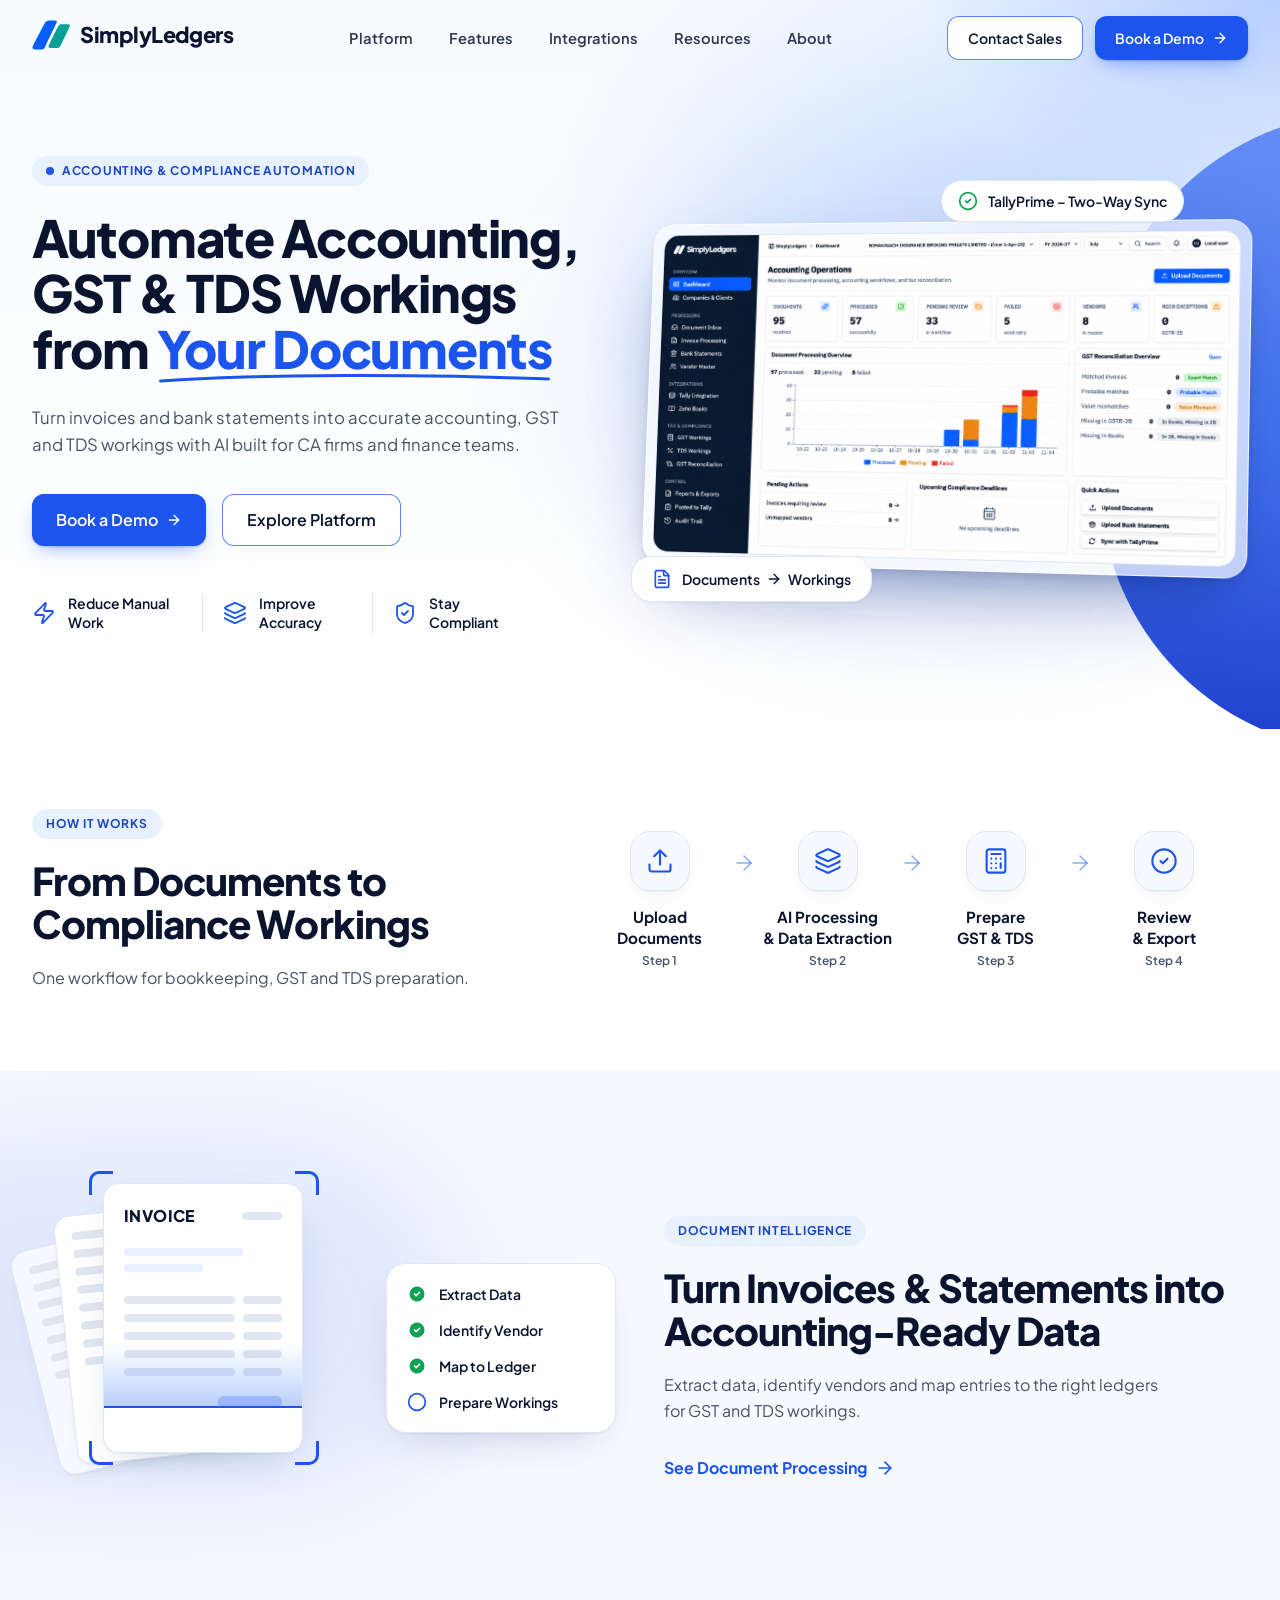
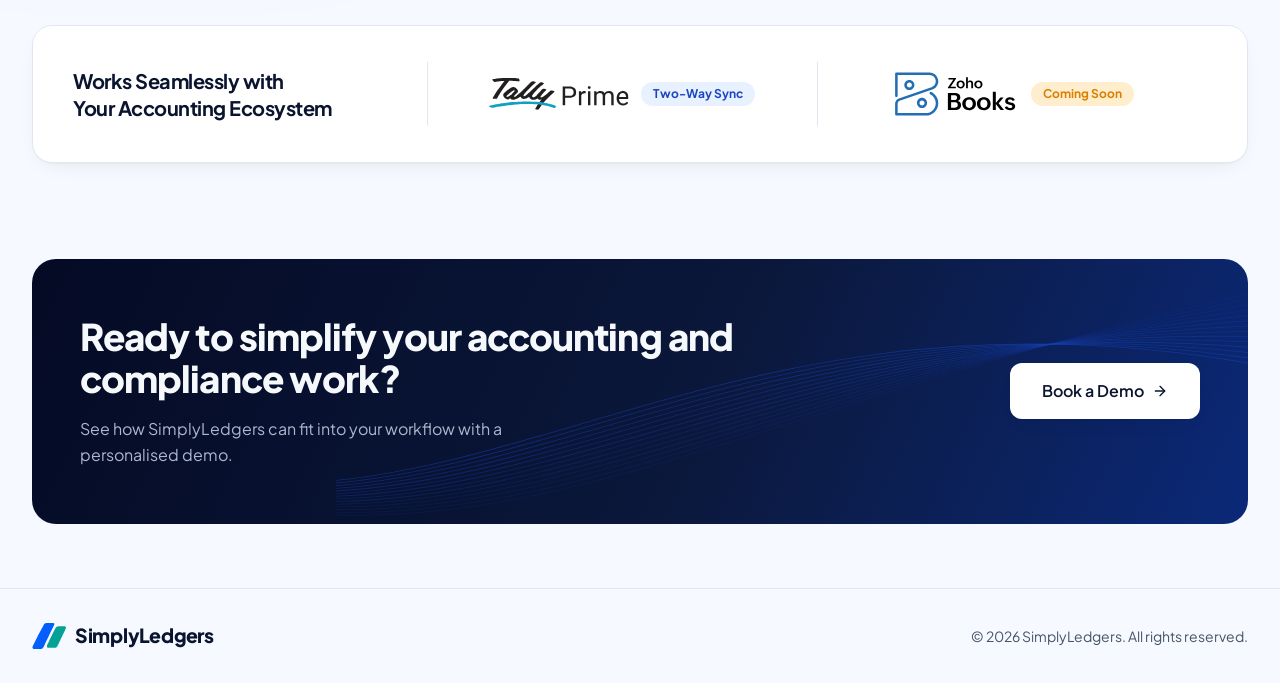
==== commit 4be25fe9: "Replace Lovable favicon with SimplyLedgers logo Co-Authored-By: Claude Opus 5.5 <noreply@anthropic.c" ====
--- a/index.html
+++ b/index.html
@@ -1,7 +1,7 @@
 <!DOCTYPE html>
 <html lang="en" data-tsd-source="/src/routes/__root.tsx:119:5"><head><meta charset="utf-8"><meta name="viewport" content="width=device-width, initial-scale=1"><link rel="stylesheet" href="https://fonts.googleapis.com/css2?family=Plus+Jakarta+Sans:wght@400;500;600;700;800&amp;display=swap" data-precedence="default"><link rel="stylesheet" href="styles.css" data-precedence="default"><title>SimplyLedgers — Automate Accounting, GST &amp; TDS Workings</title><meta name="description" content="Turn invoices, bank statements and financial documents into accurate accounting, GST and TDS workings. Built for CA firms and finance teams."><meta property="og:title" content="SimplyLedgers — Automate Accounting, GST &amp; TDS Workings"><meta property="og:description" content="Turn invoices, bank statements and financial documents into accurate accounting, GST and TDS workings. Built for CA firms and finance teams."><meta property="og:type" content="website"><meta name="twitter:card" content="summary_large_image"><link rel="preconnect" href="https://fonts.googleapis.com"><link rel="preconnect" href="https://fonts.gstatic.com" crossorigin="anonymous">
 
-<meta name="twitter:title" content="SimplyLedgers — Automate Accounting, GST &amp;amp; TDS Workings"><meta name="twitter:description" content="Turn invoices, bank statements and financial documents into accurate accounting, GST and TDS workings. Built for CA firms and finance teams."><meta property="og:image" content="https://pub-bb2e103a32db4e198524a2e9ed8f35b4.r2.dev/lovp_7wq3f783jy9pjv0c9831d3qkrh/c3ebfef0fb5a326c58db6273bd9fc0ab_1794362887114.png"><meta name="twitter:image" content="https://pub-bb2e103a32db4e198524a2e9ed8f35b4.r2.dev/lovp_7wq3f783jy9pjv0c9831d3qkrh/c3ebfef0fb5a326c58db6273bd9fc0ab_1794362887114.png"><link rel="icon" href="favicon.ico" type="image/x-icon"></head><body style=""><!--$--><div class="min-h-screen bg-background"><header class="fixed inset-x-0 top-0 z-50 transition-all duration-300 border-b border-transparent bg-transparent"><div class="mx-auto grid h-[76px] max-w-7xl grid-cols-[minmax(0,1fr)_auto] items-center gap-6 px-5 sm:px-8 lg:flex lg:justify-between"><a class="min-w-0 shrink-0 active" aria-label="SimplyLedgers home" href="index.html" data-status="active" aria-current="page"><span class="inline-flex items-center gap-2.5"><svg viewBox="568 362 406 318" aria-hidden="true" class="w-auto shrink-0 h-7 sm:h-[30px]"><g transform="translate(0 1024) scale(0.1 -0.1)"><path class="fill-brand-blue" d="M7410 6550 c-183 -8 -265 -61 -358 -233 -22 -40 -61 -110 -87 -157 -26 -47 -70 -128 -97 -180 -27 -52 -53 -99 -57 -105 -5 -5 -35 -62 -68 -125 -33 -63 -116 -221 -183 -350 -68 -129 -188 -361 -267 -515 -587 -1148 -596 -1169 -520 -1284 67 -101 66 -101 567 -101 633 0 586 -30 840 530 66 144 146 314 318 670 43 91 104 217 134 280 31 63 72 149 91 190 32 69 213 438 408 835 43 88 102 205 131 260 75 143 71 227 -13 270 -33 17 -571 27 -839 15z"></path><path class="fill-brand-teal" d="M8697 6159 c-66 -15 -132 -56 -183 -112 -48 -52 -305 -552 -637 -1237 -52 -107 -154 -316 -226 -464 -72 -148 -131 -271 -131 -273 0 -2 -20 -45 -45 -95 -76 -155 -58 -259 55 -319 44 -23 868 -22 943 1 155 48 183 93 519 830 56 122 140 305 181 390 24 52 97 208 162 345 65 138 171 360 236 494 141 289 147 319 83 391 -21 23 -51 44 -72 50 -46 12 -831 12 -885 -1z"></path></g></svg><span class="text-[1.25rem] font-extrabold leading-none tracking-tight sm:text-[1.35rem] text-foreground">SimplyLedgers</span></span></a><nav aria-label="Main" class="hidden items-center gap-1 lg:flex"><a class="group relative rounded-md px-4 py-2 text-[0.92rem] font-semibold text-foreground/85 transition-colors hover:text-primary" href="platform.html">Platform<span class="absolute inset-x-4 -bottom-0.5 h-0.5 origin-left scale-x-0 rounded-full bg-primary transition-transform duration-300 group-hover:scale-x-100"></span></a><a class="group relative rounded-md px-4 py-2 text-[0.92rem] font-semibold text-foreground/85 transition-colors hover:text-primary" href="features.html">Features<span class="absolute inset-x-4 -bottom-0.5 h-0.5 origin-left scale-x-0 rounded-full bg-primary transition-transform duration-300 group-hover:scale-x-100"></span></a><a class="group relative rounded-md px-4 py-2 text-[0.92rem] font-semibold text-foreground/85 transition-colors hover:text-primary" href="integrations.html">Integrations<span class="absolute inset-x-4 -bottom-0.5 h-0.5 origin-left scale-x-0 rounded-full bg-primary transition-transform duration-300 group-hover:scale-x-100"></span></a><a class="group relative rounded-md px-4 py-2 text-[0.92rem] font-semibold text-foreground/85 transition-colors hover:text-primary" href="resources.html">Resources<span class="absolute inset-x-4 -bottom-0.5 h-0.5 origin-left scale-x-0 rounded-full bg-primary transition-transform duration-300 group-hover:scale-x-100"></span></a><a class="group relative rounded-md px-4 py-2 text-[0.92rem] font-semibold text-foreground/85 transition-colors hover:text-primary" href="about.html">About<span class="absolute inset-x-4 -bottom-0.5 h-0.5 origin-left scale-x-0 rounded-full bg-primary transition-transform duration-300 group-hover:scale-x-100"></span></a></nav><div class="hidden items-center gap-3 lg:flex"><a class="inline-flex items-center justify-center gap-2 whitespace-nowrap text-sm cursor-pointer focus-visible:outline-none focus-visible:ring-1 focus-visible:ring-ring disabled:pointer-events-none disabled:opacity-50 disabled:cursor-not-allowed [&amp;_svg]:pointer-events-none [&amp;_svg]:size-4 [&amp;_svg]:shrink-0 border border-primary/70 bg-background text-foreground font-semibold transition-all duration-300 hover:border-primary hover:bg-secondary hover:-translate-y-px py-2 h-11 rounded-lg px-5" href="book-demo.html">Contact Sales</a><a class="inline-flex items-center justify-center gap-2 whitespace-nowrap text-sm cursor-pointer focus-visible:outline-none focus-visible:ring-1 focus-visible:ring-ring disabled:pointer-events-none disabled:opacity-50 disabled:cursor-not-allowed [&amp;_svg]:pointer-events-none [&amp;_svg]:size-4 [&amp;_svg]:shrink-0 bg-primary text-primary-foreground font-semibold shadow-button transition-all duration-300 hover:bg-primary-deep hover:-translate-y-px [&amp;_svg]:transition-transform hover:[&amp;_svg]:translate-x-0.5 py-2 h-11 rounded-lg px-5" href="book-demo.html">Book a Demo <svg xmlns="http://www.w3.org/2000/svg" width="24" height="24" viewBox="0 0 24 24" fill="none" stroke="currentColor" stroke-width="2" stroke-linecap="round" stroke-linejoin="round" class="lucide lucide-arrow-right" aria-hidden="true"><path d="M5 12h14"></path><path d="m12 5 7 7-7 7"></path></svg></a></div><button class="inline-flex items-center justify-center gap-2 whitespace-nowrap rounded-md text-sm font-medium cursor-pointer transition-colors focus-visible:outline-none focus-visible:ring-1 focus-visible:ring-ring disabled:pointer-events-none disabled:opacity-50 disabled:cursor-not-allowed [&amp;_svg]:pointer-events-none [&amp;_svg]:size-4 [&amp;_svg]:shrink-0 hover:bg-accent hover:text-accent-foreground h-9 w-9 shrink-0 lg:hidden" aria-label="Open menu" type="button" aria-haspopup="dialog" aria-expanded="false" data-state="closed"><svg xmlns="http://www.w3.org/2000/svg" width="24" height="24" viewBox="0 0 24 24" fill="none" stroke="currentColor" stroke-width="2" stroke-linecap="round" stroke-linejoin="round" class="lucide lucide-menu size-5!" aria-hidden="true"><path d="M4 5h16"></path><path d="M4 12h16"></path><path d="M4 19h16"></path></svg></button></div></header><main><section id="platform" class="relative overflow-hidden bg-hero pt-[76px]"><div aria-hidden="true" class="pointer-events-none absolute -right-[360px] top-28 hidden h-[640px] w-[540px] rounded-full bg-gradient-to-b from-primary/60 via-primary/80 to-primary-deep lg:block"></div><div class="mx-auto grid max-w-7xl items-center gap-16 px-5 pb-24 pt-14 sm:px-8 md:pt-20 lg:grid-cols-[minmax(0,0.95fr)_minmax(0,1.05fr)] lg:gap-10 lg:pb-24"><div class="min-w-0"><div class="reveal is-visible" style="--reveal-delay:0ms"><span class="eyebrow"><span class="size-2 rounded-full bg-primary"></span>Accounting &amp; Compliance Automation</span></div><div class="reveal is-visible" style="--reveal-delay:80ms"><h1 class="mt-6 text-[2.4rem] font-extrabold leading-[1.08] text-foreground sm:text-5xl lg:text-[2.85rem] xl:text-[3.2rem]">Automate Accounting,<br class="hidden lg:block"> GST &amp; TDS Workings<br class="hidden lg:block"> from<!-- --> <span class="relative inline-block text-primary">Your Documents<svg aria-hidden="true" viewBox="0 0 300 12" preserveAspectRatio="none" class="absolute -bottom-2 left-0 h-3 w-full"><path d="M3 9 C 80 2, 200 2, 297 7" fill="none" stroke="currentColor" stroke-width="3" stroke-linecap="round" pathLength="1" stroke-dasharray="1" style="animation:draw-line 1.2s 0.6s cubic-bezier(0.22,1,0.36,1) both"></path></svg></span></h1></div><div class="reveal is-visible" style="--reveal-delay:160ms"><p class="mt-7 max-w-xl text-[1.05rem] leading-relaxed text-muted-foreground">Turn invoices and bank statements into accurate accounting, GST and TDS workings with AI built for CA firms and finance teams.</p></div><div class="reveal mt-9 flex flex-wrap gap-4 is-visible" style="--reveal-delay:240ms"><a class="inline-flex items-center justify-center gap-2 whitespace-nowrap cursor-pointer focus-visible:outline-none focus-visible:ring-1 focus-visible:ring-ring disabled:pointer-events-none disabled:opacity-50 disabled:cursor-not-allowed [&amp;_svg]:pointer-events-none [&amp;_svg]:size-4 [&amp;_svg]:shrink-0 bg-primary text-primary-foreground font-semibold shadow-button transition-all duration-300 hover:bg-primary-deep hover:-translate-y-px [&amp;_svg]:transition-transform hover:[&amp;_svg]:translate-x-0.5 h-[52px] rounded-lg px-6 text-base" href="book-demo.html">Book a Demo <svg xmlns="http://www.w3.org/2000/svg" width="24" height="24" viewBox="0 0 24 24" fill="none" stroke="currentColor" stroke-width="2" stroke-linecap="round" stroke-linejoin="round" class="lucide lucide-arrow-right" aria-hidden="true"><path d="M5 12h14"></path><path d="m12 5 7 7-7 7"></path></svg></a><a class="inline-flex items-center justify-center gap-2 whitespace-nowrap cursor-pointer focus-visible:outline-none focus-visible:ring-1 focus-visible:ring-ring disabled:pointer-events-none disabled:opacity-50 disabled:cursor-not-allowed [&amp;_svg]:pointer-events-none [&amp;_svg]:size-4 [&amp;_svg]:shrink-0 border border-primary/70 bg-background text-foreground font-semibold transition-all duration-300 hover:border-primary hover:bg-secondary hover:-translate-y-px h-[52px] rounded-lg px-6 text-base" href="platform.html">Explore Platform</a></div><div class="reveal is-visible" style="--reveal-delay:320ms"><ul class="mt-12 grid max-w-lg grid-cols-3 divide-x divide-border"><li class="flex flex-col items-start gap-2 px-3 first:pl-0 sm:flex-row sm:items-center sm:gap-3 sm:px-5"><svg xmlns="http://www.w3.org/2000/svg" width="24" height="24" viewBox="0 0 24 24" fill="none" stroke="currentColor" stroke-width="1.8" stroke-linecap="round" stroke-linejoin="round" class="lucide lucide-zap size-6 shrink-0 text-primary" aria-hidden="true"><path d="M4 14a1 1 0 0 1-.78-1.63l9.9-10.2a.5.5 0 0 1 .86.46l-1.92 6.02A1 1 0 0 0 13 10h7a1 1 0 0 1 .78 1.63l-9.9 10.2a.5.5 0 0 1-.86-.46l1.92-6.02A1 1 0 0 0 11 14z"></path></svg><span class="text-[0.82rem] font-semibold leading-snug text-foreground sm:text-sm">Reduce Manual Work</span></li><li class="flex flex-col items-start gap-2 px-3 first:pl-0 sm:flex-row sm:items-center sm:gap-3 sm:px-5"><svg xmlns="http://www.w3.org/2000/svg" width="24" height="24" viewBox="0 0 24 24" fill="none" stroke="currentColor" stroke-width="1.8" stroke-linecap="round" stroke-linejoin="round" class="lucide lucide-layers size-6 shrink-0 text-primary" aria-hidden="true"><path d="M12.83 2.18a2 2 0 0 0-1.66 0L2.6 6.08a1 1 0 0 0 0 1.83l8.58 3.91a2 2 0 0 0 1.66 0l8.58-3.9a1 1 0 0 0 0-1.83z"></path><path d="M2 12a1 1 0 0 0 .58.91l8.6 3.91a2 2 0 0 0 1.65 0l8.58-3.9A1 1 0 0 0 22 12"></path><path d="M2 17a1 1 0 0 0 .58.91l8.6 3.91a2 2 0 0 0 1.65 0l8.58-3.9A1 1 0 0 0 22 17"></path></svg><span class="text-[0.82rem] font-semibold leading-snug text-foreground sm:text-sm">Improve Accuracy</span></li><li class="flex flex-col items-start gap-2 px-3 first:pl-0 sm:flex-row sm:items-center sm:gap-3 sm:px-5"><svg xmlns="http://www.w3.org/2000/svg" width="24" height="24" viewBox="0 0 24 24" fill="none" stroke="currentColor" stroke-width="1.8" stroke-linecap="round" stroke-linejoin="round" class="lucide lucide-shield-check size-6 shrink-0 text-primary" aria-hidden="true"><path d="M20 13c0 5-3.5 7.5-7.66 8.95a1 1 0 0 1-.67-.01C7.5 20.5 4 18 4 13V6a1 1 0 0 1 1-1c2 0 4.5-1.2 6.24-2.72a1.17 1.17 0 0 1 1.52 0C14.51 3.81 17 5 19 5a1 1 0 0 1 1 1z"></path><path d="m9 12 2 2 4-4"></path></svg><span class="text-[0.82rem] font-semibold leading-snug text-foreground sm:text-sm">Stay Compliant</span></li></ul></div></div><div class="reveal min-w-0 2xl:-mr-20 is-visible" style="--reveal-delay:200ms"><div class="relative"><div aria-hidden="true" class="absolute -inset-x-10 -top-16 -bottom-10 -z-10 rounded-[48%] bg-primary/10 blur-3xl"></div><div class="perspective-stage"><div class="lg:frame-tilt rounded-[22px] border border-background/80 bg-background/70 p-2 shadow-frame ring-1 ring-primary/10 backdrop-blur sm:p-2.5"><div class="overflow-hidden rounded-[16px] border border-border bg-background"><img src="simplyledgers-dashboard.png" alt="SimplyLedgers Accounting Operations dashboard" width="1693" height="929" class="block h-auto w-full" loading="eager" fetchpriority="high" decoding="async"></div></div></div><div class="animate-float-soft absolute -top-7 right-4 hidden items-center gap-2.5 rounded-full border border-border bg-background px-4 py-2.5 shadow-card sm:flex lg:-top-10 lg:right-16"><svg xmlns="http://www.w3.org/2000/svg" width="24" height="24" viewBox="0 0 24 24" fill="none" stroke="currentColor" stroke-width="2" stroke-linecap="round" stroke-linejoin="round" class="lucide lucide-circle-check size-5 text-success" aria-hidden="true"><circle cx="12" cy="12" r="10"></circle><path d="m9 12 2 2 4-4"></path></svg><span class="text-sm font-semibold text-foreground">TallyPrime – Two-Way Sync</span></div><div class="animate-float-soft absolute -bottom-8 left-0 hidden items-center gap-2.5 rounded-2xl border border-border bg-background px-5 py-3 shadow-card sm:flex" style="animation-delay:1.5s"><svg xmlns="http://www.w3.org/2000/svg" width="24" height="24" viewBox="0 0 24 24" fill="none" stroke="currentColor" stroke-width="2" stroke-linecap="round" stroke-linejoin="round" class="lucide lucide-file-text size-5 text-primary" aria-hidden="true"><path d="M6 22a2 2 0 0 1-2-2V4a2 2 0 0 1 2-2h8a2.4 2.4 0 0 1 1.704.706l3.588 3.588A2.4 2.4 0 0 1 20 8v12a2 2 0 0 1-2 2z"></path><path d="M14 2v5a1 1 0 0 0 1 1h5"></path><path d="M10 9H8"></path><path d="M16 13H8"></path><path d="M16 17H8"></path></svg><span class="flex items-center gap-1.5 text-sm font-semibold text-foreground">Documents <svg xmlns="http://www.w3.org/2000/svg" width="24" height="24" viewBox="0 0 24 24" fill="none" stroke="currentColor" stroke-width="2" stroke-linecap="round" stroke-linejoin="round" class="lucide lucide-arrow-right size-4" aria-hidden="true"><path d="M5 12h14"></path><path d="m12 5 7 7-7 7"></path></svg> Workings</span></div></div></div></div></section><section id="product-video" class="relative bg-background pt-16"><div class="mx-auto max-w-4xl px-5 text-center sm:px-8"><span class="eyebrow">See it in action</span><h2 class="mt-5 text-3xl font-extrabold leading-[1.12] text-foreground sm:text-[2.4rem]">SimplyLedgers in 30 Seconds</h2><p class="mx-auto mt-5 max-w-2xl text-base leading-relaxed text-muted-foreground">Watch invoices and statements turn into accurate accounting, GST and TDS workings, synced with TallyPrime.</p><div class="mt-10 overflow-hidden rounded-2xl border border-border bg-navy shadow-soft"><video class="block aspect-video h-auto w-full" src="media/simplyledgers-overview.mp4" poster="media/video-poster.jpg" controls playsinline preload="none" aria-label="SimplyLedgers product overview video"></video></div></div></section><section id="how-it-works" class="relative bg-background py-16 lg:py-20"><div class="mx-auto grid max-w-7xl items-center gap-14 px-5 sm:px-8 lg:grid-cols-[minmax(0,0.85fr)_minmax(0,1.15fr)] lg:gap-12"><div class="min-w-0"><div class="reveal is-visible" style="--reveal-delay:0ms"><span class="eyebrow">How it works</span></div><div class="reveal is-visible" style="--reveal-delay:80ms"><h2 class="mt-5 text-3xl font-extrabold leading-[1.12] text-foreground sm:text-[2.4rem]">From Documents to Compliance Workings</h2></div><div class="reveal is-visible" style="--reveal-delay:160ms"><p class="mt-5 max-w-md text-base leading-relaxed text-muted-foreground">One workflow for bookkeeping, GST and TDS preparation.</p></div></div><ol class="grid min-w-0 grid-cols-2 gap-x-4 gap-y-10 sm:grid-cols-4 sm:gap-0"><li class="reveal relative flex flex-col items-center text-center is-visible" style="--reveal-delay:0ms"><svg xmlns="http://www.w3.org/2000/svg" width="24" height="24" viewBox="0 0 24 24" fill="none" stroke="currentColor" stroke-width="1.5" stroke-linecap="round" stroke-linejoin="round" class="lucide lucide-arrow-right absolute right-0 top-5 hidden size-6 translate-x-1/2 text-primary/50 sm:block" aria-hidden="true"><path d="M5 12h14"></path><path d="m12 5 7 7-7 7"></path></svg><span class="group grid size-[60px] place-items-center rounded-2xl border border-border bg-surface text-primary shadow-soft transition-all duration-300 hover:-translate-y-1 hover:border-primary/30 hover:bg-secondary"><svg xmlns="http://www.w3.org/2000/svg" width="24" height="24" viewBox="0 0 24 24" fill="none" stroke="currentColor" stroke-width="1.8" stroke-linecap="round" stroke-linejoin="round" class="lucide lucide-upload size-7" aria-hidden="true"><path d="M12 3v12"></path><path d="m17 8-5-5-5 5"></path><path d="M21 15v4a2 2 0 0 1-2 2H5a2 2 0 0 1-2-2v-4"></path></svg></span><span class="mt-4 text-[0.95rem] font-bold leading-snug text-foreground">Upload<br>Documents</span><span class="mt-1 text-xs font-semibold text-muted-foreground">Step <!-- -->1</span></li><li class="reveal relative flex flex-col items-center text-center is-visible" style="--reveal-delay:110ms"><svg xmlns="http://www.w3.org/2000/svg" width="24" height="24" viewBox="0 0 24 24" fill="none" stroke="currentColor" stroke-width="1.5" stroke-linecap="round" stroke-linejoin="round" class="lucide lucide-arrow-right absolute right-0 top-5 hidden size-6 translate-x-1/2 text-primary/50 sm:block" aria-hidden="true"><path d="M5 12h14"></path><path d="m12 5 7 7-7 7"></path></svg><span class="group grid size-[60px] place-items-center rounded-2xl border border-border bg-surface text-primary shadow-soft transition-all duration-300 hover:-translate-y-1 hover:border-primary/30 hover:bg-secondary"><svg xmlns="http://www.w3.org/2000/svg" width="24" height="24" viewBox="0 0 24 24" fill="none" stroke="currentColor" stroke-width="1.8" stroke-linecap="round" stroke-linejoin="round" class="lucide lucide-layers size-7" aria-hidden="true"><path d="M12.83 2.18a2 2 0 0 0-1.66 0L2.6 6.08a1 1 0 0 0 0 1.83l8.58 3.91a2 2 0 0 0 1.66 0l8.58-3.9a1 1 0 0 0 0-1.83z"></path><path d="M2 12a1 1 0 0 0 .58.91l8.6 3.91a2 2 0 0 0 1.65 0l8.58-3.9A1 1 0 0 0 22 12"></path><path d="M2 17a1 1 0 0 0 .58.91l8.6 3.91a2 2 0 0 0 1.65 0l8.58-3.9A1 1 0 0 0 22 17"></path></svg></span><span class="mt-4 text-[0.95rem] font-bold leading-snug text-foreground">AI Processing<br>&amp; Data Extraction</span><span class="mt-1 text-xs font-semibold text-muted-foreground">Step <!-- -->2</span></li><li class="reveal relative flex flex-col items-center text-center is-visible" style="--reveal-delay:220ms"><svg xmlns="http://www.w3.org/2000/svg" width="24" height="24" viewBox="0 0 24 24" fill="none" stroke="currentColor" stroke-width="1.5" stroke-linecap="round" stroke-linejoin="round" class="lucide lucide-arrow-right absolute right-0 top-5 hidden size-6 translate-x-1/2 text-primary/50 sm:block" aria-hidden="true"><path d="M5 12h14"></path><path d="m12 5 7 7-7 7"></path></svg><span class="group grid size-[60px] place-items-center rounded-2xl border border-border bg-surface text-primary shadow-soft transition-all duration-300 hover:-translate-y-1 hover:border-primary/30 hover:bg-secondary"><svg xmlns="http://www.w3.org/2000/svg" width="24" height="24" viewBox="0 0 24 24" fill="none" stroke="currentColor" stroke-width="1.8" stroke-linecap="round" stroke-linejoin="round" class="lucide lucide-calculator size-7" aria-hidden="true"><rect width="16" height="20" x="4" y="2" rx="2"></rect><line x1="8" x2="16" y1="6" y2="6"></line><line x1="16" x2="16" y1="14" y2="18"></line><path d="M16 10h.01"></path><path d="M12 10h.01"></path><path d="M8 10h.01"></path><path d="M12 14h.01"></path><path d="M8 14h.01"></path><path d="M12 18h.01"></path><path d="M8 18h.01"></path></svg></span><span class="mt-4 text-[0.95rem] font-bold leading-snug text-foreground">Prepare<br>GST &amp; TDS</span><span class="mt-1 text-xs font-semibold text-muted-foreground">Step <!-- -->3</span></li><li class="reveal relative flex flex-col items-center text-center is-visible" style="--reveal-delay:330ms"><span class="group grid size-[60px] place-items-center rounded-2xl border border-border bg-surface text-primary shadow-soft transition-all duration-300 hover:-translate-y-1 hover:border-primary/30 hover:bg-secondary"><svg xmlns="http://www.w3.org/2000/svg" width="24" height="24" viewBox="0 0 24 24" fill="none" stroke="currentColor" stroke-width="1.8" stroke-linecap="round" stroke-linejoin="round" class="lucide lucide-circle-check size-7" aria-hidden="true"><circle cx="12" cy="12" r="10"></circle><path d="m9 12 2 2 4-4"></path></svg></span><span class="mt-4 text-[0.95rem] font-bold leading-snug text-foreground">Review<br>&amp; Export</span><span class="mt-1 text-xs font-semibold text-muted-foreground">Step <!-- -->4</span></li></ol></div></section><section id="document-intelligence" class="relative overflow-hidden bg-surface py-20 lg:py-28"><div aria-hidden="true" class="pointer-events-none absolute -left-40 top-16 h-[360px] w-[620px] rounded-full bg-primary/10 blur-3xl"></div><div class="relative mx-auto grid max-w-7xl items-center gap-16 px-5 sm:px-8 lg:grid-cols-2 lg:gap-12"><div class="reveal flex min-w-0 flex-col items-center gap-8 sm:flex-row sm:items-center sm:justify-center is-visible" style="--reveal-delay:0ms"><div class="relative mx-auto h-[300px] w-full max-w-[320px] sm:h-[330px]"><div class="absolute left-0 top-12 h-[230px] w-[170px] -rotate-[14deg] rounded-xl border border-border bg-surface p-4 shadow-soft"><div class="space-y-2.5"><div class="flex gap-2"><span class="h-2 flex-1 rounded-full bg-border"></span><span class="h-2 w-1/4 rounded-full bg-border"></span></div><div class="flex gap-2"><span class="h-2 flex-1 rounded-full bg-border"></span><span class="h-2 w-1/4 rounded-full bg-border"></span></div><div class="flex gap-2"><span class="h-2 flex-1 rounded-full bg-border"></span><span class="h-2 w-1/4 rounded-full bg-border"></span></div><div class="flex gap-2"><span class="h-2 flex-1 rounded-full bg-border"></span><span class="h-2 w-1/4 rounded-full bg-border"></span></div><div class="flex gap-2"><span class="h-2 flex-1 rounded-full bg-border"></span><span class="h-2 w-1/4 rounded-full bg-border"></span></div><div class="flex gap-2"><span class="h-2 flex-1 rounded-full bg-border"></span><span class="h-2 w-1/4 rounded-full bg-border"></span></div><div class="flex gap-2"><span class="h-2 flex-1 rounded-full bg-border"></span><span class="h-2 w-1/4 rounded-full bg-border"></span></div></div></div><div class="absolute left-8 top-6 h-[250px] w-[185px] -rotate-[6deg] rounded-xl border border-border bg-background p-4 shadow-soft"><div class="space-y-2.5"><div class="flex gap-2"><span class="h-2 flex-1 rounded-full bg-border"></span><span class="h-2 w-1/4 rounded-full bg-border"></span></div><div class="flex gap-2"><span class="h-2 flex-1 rounded-full bg-border"></span><span class="h-2 w-1/4 rounded-full bg-border"></span></div><div class="flex gap-2"><span class="h-2 flex-1 rounded-full bg-border"></span><span class="h-2 w-1/4 rounded-full bg-border"></span></div><div class="flex gap-2"><span class="h-2 flex-1 rounded-full bg-border"></span><span class="h-2 w-1/4 rounded-full bg-border"></span></div><div class="flex gap-2"><span class="h-2 flex-1 rounded-full bg-border"></span><span class="h-2 w-1/4 rounded-full bg-border"></span></div><div class="flex gap-2"><span class="h-2 flex-1 rounded-full bg-border"></span><span class="h-2 w-1/4 rounded-full bg-border"></span></div><div class="flex gap-2"><span class="h-2 flex-1 rounded-full bg-border"></span><span class="h-2 w-1/4 rounded-full bg-border"></span></div><div class="flex gap-2"><span class="h-2 flex-1 rounded-full bg-border"></span><span class="h-2 w-1/4 rounded-full bg-border"></span></div></div></div><div class="absolute left-[70px] top-0 h-[270px] w-[200px] overflow-hidden rounded-xl border border-border bg-background p-5 shadow-card"><div class="flex items-center justify-between"><span class="text-base font-extrabold tracking-wide text-foreground">INVOICE</span><span class="h-2 w-10 rounded-full bg-border"></span></div><div class="mt-5 space-y-2"><span class="block h-2 w-3/4 rounded-full bg-secondary"></span><span class="block h-2 w-1/2 rounded-full bg-secondary"></span></div><div class="mt-6"><div class="space-y-2.5"><div class="flex gap-2"><span class="h-2 flex-1 rounded-full bg-border"></span><span class="h-2 w-1/4 rounded-full bg-border"></span></div><div class="flex gap-2"><span class="h-2 flex-1 rounded-full bg-border"></span><span class="h-2 w-1/4 rounded-full bg-border"></span></div><div class="flex gap-2"><span class="h-2 flex-1 rounded-full bg-border"></span><span class="h-2 w-1/4 rounded-full bg-border"></span></div><div class="flex gap-2"><span class="h-2 flex-1 rounded-full bg-border"></span><span class="h-2 w-1/4 rounded-full bg-border"></span></div><div class="flex gap-2"><span class="h-2 flex-1 rounded-full bg-border"></span><span class="h-2 w-1/4 rounded-full bg-border"></span></div></div></div><div class="mt-5 flex justify-end"><span class="h-3 w-16 rounded-full bg-primary/25"></span></div><div class="animate-scan absolute inset-x-0 h-16 -translate-y-full" style="background:var(--gradient-scan)"><span class="absolute inset-x-0 bottom-0 h-0.5 bg-primary"></span></div></div><span aria-hidden="true" class="absolute left-[56px] -top-3 size-6 rounded-tl-md border-l-[3px] border-t-[3px] border-primary"></span><span aria-hidden="true" class="absolute left-[262px] -top-3 size-6 rounded-tr-md border-r-[3px] border-t-[3px] border-primary"></span><span aria-hidden="true" class="absolute left-[56px] top-[258px] size-6 rounded-bl-md border-b-[3px] border-l-[3px] border-primary"></span><span aria-hidden="true" class="absolute left-[262px] top-[258px] size-6 rounded-br-md border-b-[3px] border-r-[3px] border-primary"></span></div><ul class="w-full max-w-[230px] shrink-0 space-y-4 rounded-2xl border border-border bg-background p-5 shadow-card"><li class="reveal flex items-center gap-3 is-visible" style="--reveal-delay:300ms"><svg xmlns="http://www.w3.org/2000/svg" width="24" height="24" viewBox="0 0 24 24" fill="none" stroke="currentColor" stroke-width="2" stroke-linecap="round" stroke-linejoin="round" class="lucide lucide-circle-check size-5 shrink-0 fill-success text-background" aria-hidden="true"><circle cx="12" cy="12" r="10"></circle><path d="m9 12 2 2 4-4"></path></svg><span class="text-sm font-semibold text-foreground">Extract Data</span></li><li class="reveal flex items-center gap-3 is-visible" style="--reveal-delay:480ms"><svg xmlns="http://www.w3.org/2000/svg" width="24" height="24" viewBox="0 0 24 24" fill="none" stroke="currentColor" stroke-width="2" stroke-linecap="round" stroke-linejoin="round" class="lucide lucide-circle-check size-5 shrink-0 fill-success text-background" aria-hidden="true"><circle cx="12" cy="12" r="10"></circle><path d="m9 12 2 2 4-4"></path></svg><span class="text-sm font-semibold text-foreground">Identify Vendor</span></li><li class="reveal flex items-center gap-3 is-visible" style="--reveal-delay:660ms"><svg xmlns="http://www.w3.org/2000/svg" width="24" height="24" viewBox="0 0 24 24" fill="none" stroke="currentColor" stroke-width="2" stroke-linecap="round" stroke-linejoin="round" class="lucide lucide-circle-check size-5 shrink-0 fill-success text-background" aria-hidden="true"><circle cx="12" cy="12" r="10"></circle><path d="m9 12 2 2 4-4"></path></svg><span class="text-sm font-semibold text-foreground">Map to Ledger</span></li><li class="reveal flex items-center gap-3 is-visible" style="--reveal-delay:840ms"><svg xmlns="http://www.w3.org/2000/svg" width="24" height="24" viewBox="0 0 24 24" fill="none" stroke="currentColor" stroke-width="2" stroke-linecap="round" stroke-linejoin="round" class="lucide lucide-circle size-5 shrink-0 text-primary" aria-hidden="true"><circle cx="12" cy="12" r="10"></circle></svg><span class="text-sm font-semibold text-foreground">Prepare Workings</span></li></ul></div><div class="min-w-0"><div class="reveal is-visible" style="--reveal-delay:0ms"><span class="eyebrow">Document intelligence</span></div><div class="reveal is-visible" style="--reveal-delay:80ms"><h2 class="mt-5 text-3xl font-extrabold leading-[1.12] text-foreground sm:text-[2.4rem]">Turn Invoices &amp; Statements into Accounting-Ready Data</h2></div><div class="reveal is-visible" style="--reveal-delay:160ms"><p class="mt-5 max-w-lg text-base leading-relaxed text-muted-foreground">Extract data, identify vendors and map entries to the right ledgers for GST and TDS workings.</p></div><div class="reveal is-visible" style="--reveal-delay:240ms"><a class="group mt-8 inline-flex items-center gap-2 text-base font-bold text-primary transition-colors hover:text-primary-deep" href="platform.html#document-intelligence">See Document Processing<svg xmlns="http://www.w3.org/2000/svg" width="24" height="24" viewBox="0 0 24 24" fill="none" stroke="currentColor" stroke-width="2" stroke-linecap="round" stroke-linejoin="round" class="lucide lucide-arrow-right size-5 transition-transform duration-300 group-hover:translate-x-1" aria-hidden="true"><path d="M5 12h14"></path><path d="m12 5 7 7-7 7"></path></svg></a></div></div></div></section><section id="integrations" class="bg-surface pb-20 lg:pb-24"><div class="mx-auto max-w-7xl px-5 sm:px-8"><div class="reveal grid items-center gap-8 rounded-2xl border border-border bg-background px-6 py-8 shadow-soft sm:px-10 md:grid-cols-[minmax(0,1fr)_auto_minmax(0,1.1fr)_auto_minmax(0,1.1fr)] md:gap-0 md:py-9 is-visible" style="--reveal-delay:0ms"><h2 class="text-xl font-bold leading-snug text-foreground md:pr-8">Works Seamlessly with<br class="hidden sm:block"> Your Accounting Ecosystem</h2><span aria-hidden="true" class="hidden h-16 w-px bg-border md:block"></span><div class="flex flex-wrap items-center gap-3 md:justify-center md:px-8"><img src="logos/tallyprime-logo.svg" alt="TallyPrime" class="h-8 w-auto shrink-0"><span class="rounded-full bg-secondary px-3 py-1 text-xs font-bold text-secondary-foreground">Two-Way Sync</span></div><span aria-hidden="true" class="hidden h-16 w-px bg-border md:block"></span><div class="flex flex-wrap items-center gap-3 md:justify-center md:px-8"><img src="logos/zoho-books-logo.svg" alt="Zoho Books" class="h-11 w-auto shrink-0"><span class="rounded-full bg-warning-soft px-3 py-1 text-xs font-bold text-warning">Coming Soon</span></div></div></div></section><section id="book-demo" class="bg-surface pb-16"><div class="mx-auto max-w-7xl px-5 sm:px-8"><div class="reveal relative overflow-hidden rounded-3xl bg-cta px-7 py-12 sm:px-12 md:py-14 is-visible" style="--reveal-delay:0ms"><svg aria-hidden="true" viewBox="0 0 800 300" preserveAspectRatio="none" class="pointer-events-none absolute inset-y-0 right-0 h-full w-full opacity-60 md:w-3/4"><path d="M0 290 C 220 300, 420 150, 800 40" fill="none" class="stroke-primary" stroke-opacity="0.15" stroke-width="1"></path><path d="M0 287 C 220 294, 420 141, 800 46" fill="none" class="stroke-primary" stroke-opacity="0.185" stroke-width="1"></path><path d="M0 284 C 220 288, 420 132, 800 52" fill="none" class="stroke-primary" stroke-opacity="0.22" stroke-width="1"></path><path d="M0 281 C 220 282, 420 123, 800 58" fill="none" class="stroke-primary" stroke-opacity="0.255" stroke-width="1"></path><path d="M0 278 C 220 276, 420 114, 800 64" fill="none" class="stroke-primary" stroke-opacity="0.29000000000000004" stroke-width="1"></path><path d="M0 275 C 220 270, 420 105, 800 70" fill="none" class="stroke-primary" stroke-opacity="0.325" stroke-width="1"></path><path d="M0 272 C 220 264, 420 96, 800 76" fill="none" class="stroke-primary" stroke-opacity="0.36" stroke-width="1"></path><path d="M0 269 C 220 258, 420 87, 800 82" fill="none" class="stroke-primary" stroke-opacity="0.395" stroke-width="1"></path><path d="M0 266 C 220 252, 420 78, 800 88" fill="none" class="stroke-primary" stroke-opacity="0.43000000000000005" stroke-width="1"></path><path d="M0 263 C 220 246, 420 69, 800 94" fill="none" class="stroke-primary" stroke-opacity="0.4650000000000001" stroke-width="1"></path><path d="M0 260 C 220 240, 420 60, 800 100" fill="none" class="stroke-primary" stroke-opacity="0.5" stroke-width="1"></path><path d="M0 257 C 220 234, 420 51, 800 106" fill="none" class="stroke-primary" stroke-opacity="0.535" stroke-width="1"></path><path d="M0 254 C 220 228, 420 42, 800 112" fill="none" class="stroke-primary" stroke-opacity="0.5700000000000001" stroke-width="1"></path><path d="M0 251 C 220 222, 420 33, 800 118" fill="none" class="stroke-primary" stroke-opacity="0.6050000000000001" stroke-width="1"></path></svg><div class="relative grid items-center gap-8 md:grid-cols-[minmax(0,1fr)_auto]"><div class="min-w-0"><h2 class="max-w-2xl text-3xl font-extrabold leading-[1.15] text-navy-foreground sm:text-[2.3rem]">Ready to simplify your accounting and compliance work?</h2><p class="mt-4 max-w-lg text-base leading-relaxed text-navy-muted">See how SimplyLedgers can fit into your workflow with a personalised demo.</p></div><a class="inline-flex items-center justify-center gap-2 whitespace-nowrap cursor-pointer focus-visible:outline-none focus-visible:ring-1 focus-visible:ring-ring disabled:pointer-events-none disabled:opacity-50 disabled:cursor-not-allowed [&amp;_svg]:pointer-events-none [&amp;_svg]:size-4 [&amp;_svg]:shrink-0 bg-background text-foreground font-semibold shadow-soft transition-all duration-300 hover:bg-secondary hover:-translate-y-px [&amp;_svg]:transition-transform hover:[&amp;_svg]:translate-x-0.5 rounded-lg text-base h-14 justify-self-start px-8 md:justify-self-end" href="book-demo.html">Book a Demo <svg xmlns="http://www.w3.org/2000/svg" width="24" height="24" viewBox="0 0 24 24" fill="none" stroke="currentColor" stroke-width="2" stroke-linecap="round" stroke-linejoin="round" class="lucide lucide-arrow-right" aria-hidden="true"><path d="M5 12h14"></path><path d="m12 5 7 7-7 7"></path></svg></a></div></div></div></section></main><footer class="border-t border-border bg-surface"><div class="mx-auto flex max-w-7xl flex-col items-start justify-between gap-4 px-5 py-8 sm:flex-row sm:items-center sm:px-8"><span class="inline-flex items-center gap-2.5 scale-90 origin-left"><svg viewBox="568 362 406 318" aria-hidden="true" class="w-auto shrink-0 h-7 sm:h-[30px]"><g transform="translate(0 1024) scale(0.1 -0.1)"><path class="fill-brand-blue" d="M7410 6550 c-183 -8 -265 -61 -358 -233 -22 -40 -61 -110 -87 -157 -26 -47 -70 -128 -97 -180 -27 -52 -53 -99 -57 -105 -5 -5 -35 -62 -68 -125 -33 -63 -116 -221 -183 -350 -68 -129 -188 -361 -267 -515 -587 -1148 -596 -1169 -520 -1284 67 -101 66 -101 567 -101 633 0 586 -30 840 530 66 144 146 314 318 670 43 91 104 217 134 280 31 63 72 149 91 190 32 69 213 438 408 835 43 88 102 205 131 260 75 143 71 227 -13 270 -33 17 -571 27 -839 15z"></path><path class="fill-brand-teal" d="M8697 6159 c-66 -15 -132 -56 -183 -112 -48 -52 -305 -552 -637 -1237 -52 -107 -154 -316 -226 -464 -72 -148 -131 -271 -131 -273 0 -2 -20 -45 -45 -95 -76 -155 -58 -259 55 -319 44 -23 868 -22 943 1 155 48 183 93 519 830 56 122 140 305 181 390 24 52 97 208 162 345 65 138 171 360 236 494 141 289 147 319 83 391 -21 23 -51 44 -72 50 -46 12 -831 12 -885 -1z"></path></g></svg><span class="text-[1.25rem] font-extrabold leading-none tracking-tight sm:text-[1.35rem] text-foreground">SimplyLedgers</span></span><p class="text-sm text-muted-foreground">© <!-- -->2026<!-- --> SimplyLedgers. All rights reserved.</p></div></footer></div><!--/$-->
+<meta name="twitter:title" content="SimplyLedgers — Automate Accounting, GST &amp;amp; TDS Workings"><meta name="twitter:description" content="Turn invoices, bank statements and financial documents into accurate accounting, GST and TDS workings. Built for CA firms and finance teams."><meta property="og:image" content="https://pub-bb2e103a32db4e198524a2e9ed8f35b4.r2.dev/lovp_7wq3f783jy9pjv0c9831d3qkrh/c3ebfef0fb5a326c58db6273bd9fc0ab_1794362887114.png"><meta name="twitter:image" content="https://pub-bb2e103a32db4e198524a2e9ed8f35b4.r2.dev/lovp_7wq3f783jy9pjv0c9831d3qkrh/c3ebfef0fb5a326c58db6273bd9fc0ab_1794362887114.png"><link rel="icon" href="/favicon.svg" type="image/svg+xml"></head><body style=""><!--$--><div class="min-h-screen bg-background"><header class="fixed inset-x-0 top-0 z-50 transition-all duration-300 border-b border-transparent bg-transparent"><div class="mx-auto grid h-[76px] max-w-7xl grid-cols-[minmax(0,1fr)_auto] items-center gap-6 px-5 sm:px-8 lg:flex lg:justify-between"><a class="min-w-0 shrink-0 active" aria-label="SimplyLedgers home" href="index.html" data-status="active" aria-current="page"><span class="inline-flex items-center gap-2.5"><svg viewBox="568 362 406 318" aria-hidden="true" class="w-auto shrink-0 h-7 sm:h-[30px]"><g transform="translate(0 1024) scale(0.1 -0.1)"><path class="fill-brand-blue" d="M7410 6550 c-183 -8 -265 -61 -358 -233 -22 -40 -61 -110 -87 -157 -26 -47 -70 -128 -97 -180 -27 -52 -53 -99 -57 -105 -5 -5 -35 -62 -68 -125 -33 -63 -116 -221 -183 -350 -68 -129 -188 -361 -267 -515 -587 -1148 -596 -1169 -520 -1284 67 -101 66 -101 567 -101 633 0 586 -30 840 530 66 144 146 314 318 670 43 91 104 217 134 280 31 63 72 149 91 190 32 69 213 438 408 835 43 88 102 205 131 260 75 143 71 227 -13 270 -33 17 -571 27 -839 15z"></path><path class="fill-brand-teal" d="M8697 6159 c-66 -15 -132 -56 -183 -112 -48 -52 -305 -552 -637 -1237 -52 -107 -154 -316 -226 -464 -72 -148 -131 -271 -131 -273 0 -2 -20 -45 -45 -95 -76 -155 -58 -259 55 -319 44 -23 868 -22 943 1 155 48 183 93 519 830 56 122 140 305 181 390 24 52 97 208 162 345 65 138 171 360 236 494 141 289 147 319 83 391 -21 23 -51 44 -72 50 -46 12 -831 12 -885 -1z"></path></g></svg><span class="text-[1.25rem] font-extrabold leading-none tracking-tight sm:text-[1.35rem] text-foreground">SimplyLedgers</span></span></a><nav aria-label="Main" class="hidden items-center gap-1 lg:flex"><a class="group relative rounded-md px-4 py-2 text-[0.92rem] font-semibold text-foreground/85 transition-colors hover:text-primary" href="platform.html">Platform<span class="absolute inset-x-4 -bottom-0.5 h-0.5 origin-left scale-x-0 rounded-full bg-primary transition-transform duration-300 group-hover:scale-x-100"></span></a><a class="group relative rounded-md px-4 py-2 text-[0.92rem] font-semibold text-foreground/85 transition-colors hover:text-primary" href="features.html">Features<span class="absolute inset-x-4 -bottom-0.5 h-0.5 origin-left scale-x-0 rounded-full bg-primary transition-transform duration-300 group-hover:scale-x-100"></span></a><a class="group relative rounded-md px-4 py-2 text-[0.92rem] font-semibold text-foreground/85 transition-colors hover:text-primary" href="integrations.html">Integrations<span class="absolute inset-x-4 -bottom-0.5 h-0.5 origin-left scale-x-0 rounded-full bg-primary transition-transform duration-300 group-hover:scale-x-100"></span></a><a class="group relative rounded-md px-4 py-2 text-[0.92rem] font-semibold text-foreground/85 transition-colors hover:text-primary" href="resources.html">Resources<span class="absolute inset-x-4 -bottom-0.5 h-0.5 origin-left scale-x-0 rounded-full bg-primary transition-transform duration-300 group-hover:scale-x-100"></span></a><a class="group relative rounded-md px-4 py-2 text-[0.92rem] font-semibold text-foreground/85 transition-colors hover:text-primary" href="about.html">About<span class="absolute inset-x-4 -bottom-0.5 h-0.5 origin-left scale-x-0 rounded-full bg-primary transition-transform duration-300 group-hover:scale-x-100"></span></a></nav><div class="hidden items-center gap-3 lg:flex"><a class="inline-flex items-center justify-center gap-2 whitespace-nowrap text-sm cursor-pointer focus-visible:outline-none focus-visible:ring-1 focus-visible:ring-ring disabled:pointer-events-none disabled:opacity-50 disabled:cursor-not-allowed [&amp;_svg]:pointer-events-none [&amp;_svg]:size-4 [&amp;_svg]:shrink-0 border border-primary/70 bg-background text-foreground font-semibold transition-all duration-300 hover:border-primary hover:bg-secondary hover:-translate-y-px py-2 h-11 rounded-lg px-5" href="book-demo.html">Contact Sales</a><a class="inline-flex items-center justify-center gap-2 whitespace-nowrap text-sm cursor-pointer focus-visible:outline-none focus-visible:ring-1 focus-visible:ring-ring disabled:pointer-events-none disabled:opacity-50 disabled:cursor-not-allowed [&amp;_svg]:pointer-events-none [&amp;_svg]:size-4 [&amp;_svg]:shrink-0 bg-primary text-primary-foreground font-semibold shadow-button transition-all duration-300 hover:bg-primary-deep hover:-translate-y-px [&amp;_svg]:transition-transform hover:[&amp;_svg]:translate-x-0.5 py-2 h-11 rounded-lg px-5" href="book-demo.html">Book a Demo <svg xmlns="http://www.w3.org/2000/svg" width="24" height="24" viewBox="0 0 24 24" fill="none" stroke="currentColor" stroke-width="2" stroke-linecap="round" stroke-linejoin="round" class="lucide lucide-arrow-right" aria-hidden="true"><path d="M5 12h14"></path><path d="m12 5 7 7-7 7"></path></svg></a></div><button class="inline-flex items-center justify-center gap-2 whitespace-nowrap rounded-md text-sm font-medium cursor-pointer transition-colors focus-visible:outline-none focus-visible:ring-1 focus-visible:ring-ring disabled:pointer-events-none disabled:opacity-50 disabled:cursor-not-allowed [&amp;_svg]:pointer-events-none [&amp;_svg]:size-4 [&amp;_svg]:shrink-0 hover:bg-accent hover:text-accent-foreground h-9 w-9 shrink-0 lg:hidden" aria-label="Open menu" type="button" aria-haspopup="dialog" aria-expanded="false" data-state="closed"><svg xmlns="http://www.w3.org/2000/svg" width="24" height="24" viewBox="0 0 24 24" fill="none" stroke="currentColor" stroke-width="2" stroke-linecap="round" stroke-linejoin="round" class="lucide lucide-menu size-5!" aria-hidden="true"><path d="M4 5h16"></path><path d="M4 12h16"></path><path d="M4 19h16"></path></svg></button></div></header><main><section id="platform" class="relative overflow-hidden bg-hero pt-[76px]"><div aria-hidden="true" class="pointer-events-none absolute -right-[360px] top-28 hidden h-[640px] w-[540px] rounded-full bg-gradient-to-b from-primary/60 via-primary/80 to-primary-deep lg:block"></div><div class="mx-auto grid max-w-7xl items-center gap-16 px-5 pb-24 pt-14 sm:px-8 md:pt-20 lg:grid-cols-[minmax(0,0.95fr)_minmax(0,1.05fr)] lg:gap-10 lg:pb-24"><div class="min-w-0"><div class="reveal is-visible" style="--reveal-delay:0ms"><span class="eyebrow"><span class="size-2 rounded-full bg-primary"></span>Accounting &amp; Compliance Automation</span></div><div class="reveal is-visible" style="--reveal-delay:80ms"><h1 class="mt-6 text-[2.4rem] font-extrabold leading-[1.08] text-foreground sm:text-5xl lg:text-[2.85rem] xl:text-[3.2rem]">Automate Accounting,<br class="hidden lg:block"> GST &amp; TDS Workings<br class="hidden lg:block"> from<!-- --> <span class="relative inline-block text-primary">Your Documents<svg aria-hidden="true" viewBox="0 0 300 12" preserveAspectRatio="none" class="absolute -bottom-2 left-0 h-3 w-full"><path d="M3 9 C 80 2, 200 2, 297 7" fill="none" stroke="currentColor" stroke-width="3" stroke-linecap="round" pathLength="1" stroke-dasharray="1" style="animation:draw-line 1.2s 0.6s cubic-bezier(0.22,1,0.36,1) both"></path></svg></span></h1></div><div class="reveal is-visible" style="--reveal-delay:160ms"><p class="mt-7 max-w-xl text-[1.05rem] leading-relaxed text-muted-foreground">Turn invoices and bank statements into accurate accounting, GST and TDS workings with AI built for CA firms and finance teams.</p></div><div class="reveal mt-9 flex flex-wrap gap-4 is-visible" style="--reveal-delay:240ms"><a class="inline-flex items-center justify-center gap-2 whitespace-nowrap cursor-pointer focus-visible:outline-none focus-visible:ring-1 focus-visible:ring-ring disabled:pointer-events-none disabled:opacity-50 disabled:cursor-not-allowed [&amp;_svg]:pointer-events-none [&amp;_svg]:size-4 [&amp;_svg]:shrink-0 bg-primary text-primary-foreground font-semibold shadow-button transition-all duration-300 hover:bg-primary-deep hover:-translate-y-px [&amp;_svg]:transition-transform hover:[&amp;_svg]:translate-x-0.5 h-[52px] rounded-lg px-6 text-base" href="book-demo.html">Book a Demo <svg xmlns="http://www.w3.org/2000/svg" width="24" height="24" viewBox="0 0 24 24" fill="none" stroke="currentColor" stroke-width="2" stroke-linecap="round" stroke-linejoin="round" class="lucide lucide-arrow-right" aria-hidden="true"><path d="M5 12h14"></path><path d="m12 5 7 7-7 7"></path></svg></a><a class="inline-flex items-center justify-center gap-2 whitespace-nowrap cursor-pointer focus-visible:outline-none focus-visible:ring-1 focus-visible:ring-ring disabled:pointer-events-none disabled:opacity-50 disabled:cursor-not-allowed [&amp;_svg]:pointer-events-none [&amp;_svg]:size-4 [&amp;_svg]:shrink-0 border border-primary/70 bg-background text-foreground font-semibold transition-all duration-300 hover:border-primary hover:bg-secondary hover:-translate-y-px h-[52px] rounded-lg px-6 text-base" href="platform.html">Explore Platform</a></div><div class="reveal is-visible" style="--reveal-delay:320ms"><ul class="mt-12 grid max-w-lg grid-cols-3 divide-x divide-border"><li class="flex flex-col items-start gap-2 px-3 first:pl-0 sm:flex-row sm:items-center sm:gap-3 sm:px-5"><svg xmlns="http://www.w3.org/2000/svg" width="24" height="24" viewBox="0 0 24 24" fill="none" stroke="currentColor" stroke-width="1.8" stroke-linecap="round" stroke-linejoin="round" class="lucide lucide-zap size-6 shrink-0 text-primary" aria-hidden="true"><path d="M4 14a1 1 0 0 1-.78-1.63l9.9-10.2a.5.5 0 0 1 .86.46l-1.92 6.02A1 1 0 0 0 13 10h7a1 1 0 0 1 .78 1.63l-9.9 10.2a.5.5 0 0 1-.86-.46l1.92-6.02A1 1 0 0 0 11 14z"></path></svg><span class="text-[0.82rem] font-semibold leading-snug text-foreground sm:text-sm">Reduce Manual Work</span></li><li class="flex flex-col items-start gap-2 px-3 first:pl-0 sm:flex-row sm:items-center sm:gap-3 sm:px-5"><svg xmlns="http://www.w3.org/2000/svg" width="24" height="24" viewBox="0 0 24 24" fill="none" stroke="currentColor" stroke-width="1.8" stroke-linecap="round" stroke-linejoin="round" class="lucide lucide-layers size-6 shrink-0 text-primary" aria-hidden="true"><path d="M12.83 2.18a2 2 0 0 0-1.66 0L2.6 6.08a1 1 0 0 0 0 1.83l8.58 3.91a2 2 0 0 0 1.66 0l8.58-3.9a1 1 0 0 0 0-1.83z"></path><path d="M2 12a1 1 0 0 0 .58.91l8.6 3.91a2 2 0 0 0 1.65 0l8.58-3.9A1 1 0 0 0 22 12"></path><path d="M2 17a1 1 0 0 0 .58.91l8.6 3.91a2 2 0 0 0 1.65 0l8.58-3.9A1 1 0 0 0 22 17"></path></svg><span class="text-[0.82rem] font-semibold leading-snug text-foreground sm:text-sm">Improve Accuracy</span></li><li class="flex flex-col items-start gap-2 px-3 first:pl-0 sm:flex-row sm:items-center sm:gap-3 sm:px-5"><svg xmlns="http://www.w3.org/2000/svg" width="24" height="24" viewBox="0 0 24 24" fill="none" stroke="currentColor" stroke-width="1.8" stroke-linecap="round" stroke-linejoin="round" class="lucide lucide-shield-check size-6 shrink-0 text-primary" aria-hidden="true"><path d="M20 13c0 5-3.5 7.5-7.66 8.95a1 1 0 0 1-.67-.01C7.5 20.5 4 18 4 13V6a1 1 0 0 1 1-1c2 0 4.5-1.2 6.24-2.72a1.17 1.17 0 0 1 1.52 0C14.51 3.81 17 5 19 5a1 1 0 0 1 1 1z"></path><path d="m9 12 2 2 4-4"></path></svg><span class="text-[0.82rem] font-semibold leading-snug text-foreground sm:text-sm">Stay Compliant</span></li></ul></div></div><div class="reveal min-w-0 2xl:-mr-20 is-visible" style="--reveal-delay:200ms"><div class="relative"><div aria-hidden="true" class="absolute -inset-x-10 -top-16 -bottom-10 -z-10 rounded-[48%] bg-primary/10 blur-3xl"></div><div class="perspective-stage"><div class="lg:frame-tilt rounded-[22px] border border-background/80 bg-background/70 p-2 shadow-frame ring-1 ring-primary/10 backdrop-blur sm:p-2.5"><div class="overflow-hidden rounded-[16px] border border-border bg-background"><img src="simplyledgers-dashboard.png" alt="SimplyLedgers Accounting Operations dashboard" width="1693" height="929" class="block h-auto w-full" loading="eager" fetchpriority="high" decoding="async"></div></div></div><div class="animate-float-soft absolute -top-7 right-4 hidden items-center gap-2.5 rounded-full border border-border bg-background px-4 py-2.5 shadow-card sm:flex lg:-top-10 lg:right-16"><svg xmlns="http://www.w3.org/2000/svg" width="24" height="24" viewBox="0 0 24 24" fill="none" stroke="currentColor" stroke-width="2" stroke-linecap="round" stroke-linejoin="round" class="lucide lucide-circle-check size-5 text-success" aria-hidden="true"><circle cx="12" cy="12" r="10"></circle><path d="m9 12 2 2 4-4"></path></svg><span class="text-sm font-semibold text-foreground">TallyPrime – Two-Way Sync</span></div><div class="animate-float-soft absolute -bottom-8 left-0 hidden items-center gap-2.5 rounded-2xl border border-border bg-background px-5 py-3 shadow-card sm:flex" style="animation-delay:1.5s"><svg xmlns="http://www.w3.org/2000/svg" width="24" height="24" viewBox="0 0 24 24" fill="none" stroke="currentColor" stroke-width="2" stroke-linecap="round" stroke-linejoin="round" class="lucide lucide-file-text size-5 text-primary" aria-hidden="true"><path d="M6 22a2 2 0 0 1-2-2V4a2 2 0 0 1 2-2h8a2.4 2.4 0 0 1 1.704.706l3.588 3.588A2.4 2.4 0 0 1 20 8v12a2 2 0 0 1-2 2z"></path><path d="M14 2v5a1 1 0 0 0 1 1h5"></path><path d="M10 9H8"></path><path d="M16 13H8"></path><path d="M16 17H8"></path></svg><span class="flex items-center gap-1.5 text-sm font-semibold text-foreground">Documents <svg xmlns="http://www.w3.org/2000/svg" width="24" height="24" viewBox="0 0 24 24" fill="none" stroke="currentColor" stroke-width="2" stroke-linecap="round" stroke-linejoin="round" class="lucide lucide-arrow-right size-4" aria-hidden="true"><path d="M5 12h14"></path><path d="m12 5 7 7-7 7"></path></svg> Workings</span></div></div></div></div></section><section id="how-it-works" class="relative bg-background py-16 lg:py-20"><div class="mx-auto grid max-w-7xl items-center gap-14 px-5 sm:px-8 lg:grid-cols-[minmax(0,0.85fr)_minmax(0,1.15fr)] lg:gap-12"><div class="min-w-0"><div class="reveal is-visible" style="--reveal-delay:0ms"><span class="eyebrow">How it works</span></div><div class="reveal is-visible" style="--reveal-delay:80ms"><h2 class="mt-5 text-3xl font-extrabold leading-[1.12] text-foreground sm:text-[2.4rem]">From Documents to Compliance Workings</h2></div><div class="reveal is-visible" style="--reveal-delay:160ms"><p class="mt-5 max-w-md text-base leading-relaxed text-muted-foreground">One workflow for bookkeeping, GST and TDS preparation.</p></div></div><ol class="grid min-w-0 grid-cols-2 gap-x-4 gap-y-10 sm:grid-cols-4 sm:gap-0"><li class="reveal relative flex flex-col items-center text-center is-visible" style="--reveal-delay:0ms"><svg xmlns="http://www.w3.org/2000/svg" width="24" height="24" viewBox="0 0 24 24" fill="none" stroke="currentColor" stroke-width="1.5" stroke-linecap="round" stroke-linejoin="round" class="lucide lucide-arrow-right absolute right-0 top-5 hidden size-6 translate-x-1/2 text-primary/50 sm:block" aria-hidden="true"><path d="M5 12h14"></path><path d="m12 5 7 7-7 7"></path></svg><span class="group grid size-[60px] place-items-center rounded-2xl border border-border bg-surface text-primary shadow-soft transition-all duration-300 hover:-translate-y-1 hover:border-primary/30 hover:bg-secondary"><svg xmlns="http://www.w3.org/2000/svg" width="24" height="24" viewBox="0 0 24 24" fill="none" stroke="currentColor" stroke-width="1.8" stroke-linecap="round" stroke-linejoin="round" class="lucide lucide-upload size-7" aria-hidden="true"><path d="M12 3v12"></path><path d="m17 8-5-5-5 5"></path><path d="M21 15v4a2 2 0 0 1-2 2H5a2 2 0 0 1-2-2v-4"></path></svg></span><span class="mt-4 text-[0.95rem] font-bold leading-snug text-foreground">Upload<br>Documents</span><span class="mt-1 text-xs font-semibold text-muted-foreground">Step <!-- -->1</span></li><li class="reveal relative flex flex-col items-center text-center is-visible" style="--reveal-delay:110ms"><svg xmlns="http://www.w3.org/2000/svg" width="24" height="24" viewBox="0 0 24 24" fill="none" stroke="currentColor" stroke-width="1.5" stroke-linecap="round" stroke-linejoin="round" class="lucide lucide-arrow-right absolute right-0 top-5 hidden size-6 translate-x-1/2 text-primary/50 sm:block" aria-hidden="true"><path d="M5 12h14"></path><path d="m12 5 7 7-7 7"></path></svg><span class="group grid size-[60px] place-items-center rounded-2xl border border-border bg-surface text-primary shadow-soft transition-all duration-300 hover:-translate-y-1 hover:border-primary/30 hover:bg-secondary"><svg xmlns="http://www.w3.org/2000/svg" width="24" height="24" viewBox="0 0 24 24" fill="none" stroke="currentColor" stroke-width="1.8" stroke-linecap="round" stroke-linejoin="round" class="lucide lucide-layers size-7" aria-hidden="true"><path d="M12.83 2.18a2 2 0 0 0-1.66 0L2.6 6.08a1 1 0 0 0 0 1.83l8.58 3.91a2 2 0 0 0 1.66 0l8.58-3.9a1 1 0 0 0 0-1.83z"></path><path d="M2 12a1 1 0 0 0 .58.91l8.6 3.91a2 2 0 0 0 1.65 0l8.58-3.9A1 1 0 0 0 22 12"></path><path d="M2 17a1 1 0 0 0 .58.91l8.6 3.91a2 2 0 0 0 1.65 0l8.58-3.9A1 1 0 0 0 22 17"></path></svg></span><span class="mt-4 text-[0.95rem] font-bold leading-snug text-foreground">AI Processing<br>&amp; Data Extraction</span><span class="mt-1 text-xs font-semibold text-muted-foreground">Step <!-- -->2</span></li><li class="reveal relative flex flex-col items-center text-center is-visible" style="--reveal-delay:220ms"><svg xmlns="http://www.w3.org/2000/svg" width="24" height="24" viewBox="0 0 24 24" fill="none" stroke="currentColor" stroke-width="1.5" stroke-linecap="round" stroke-linejoin="round" class="lucide lucide-arrow-right absolute right-0 top-5 hidden size-6 translate-x-1/2 text-primary/50 sm:block" aria-hidden="true"><path d="M5 12h14"></path><path d="m12 5 7 7-7 7"></path></svg><span class="group grid size-[60px] place-items-center rounded-2xl border border-border bg-surface text-primary shadow-soft transition-all duration-300 hover:-translate-y-1 hover:border-primary/30 hover:bg-secondary"><svg xmlns="http://www.w3.org/2000/svg" width="24" height="24" viewBox="0 0 24 24" fill="none" stroke="currentColor" stroke-width="1.8" stroke-linecap="round" stroke-linejoin="round" class="lucide lucide-calculator size-7" aria-hidden="true"><rect width="16" height="20" x="4" y="2" rx="2"></rect><line x1="8" x2="16" y1="6" y2="6"></line><line x1="16" x2="16" y1="14" y2="18"></line><path d="M16 10h.01"></path><path d="M12 10h.01"></path><path d="M8 10h.01"></path><path d="M12 14h.01"></path><path d="M8 14h.01"></path><path d="M12 18h.01"></path><path d="M8 18h.01"></path></svg></span><span class="mt-4 text-[0.95rem] font-bold leading-snug text-foreground">Prepare<br>GST &amp; TDS</span><span class="mt-1 text-xs font-semibold text-muted-foreground">Step <!-- -->3</span></li><li class="reveal relative flex flex-col items-center text-center is-visible" style="--reveal-delay:330ms"><span class="group grid size-[60px] place-items-center rounded-2xl border border-border bg-surface text-primary shadow-soft transition-all duration-300 hover:-translate-y-1 hover:border-primary/30 hover:bg-secondary"><svg xmlns="http://www.w3.org/2000/svg" width="24" height="24" viewBox="0 0 24 24" fill="none" stroke="currentColor" stroke-width="1.8" stroke-linecap="round" stroke-linejoin="round" class="lucide lucide-circle-check size-7" aria-hidden="true"><circle cx="12" cy="12" r="10"></circle><path d="m9 12 2 2 4-4"></path></svg></span><span class="mt-4 text-[0.95rem] font-bold leading-snug text-foreground">Review<br>&amp; Export</span><span class="mt-1 text-xs font-semibold text-muted-foreground">Step <!-- -->4</span></li></ol></div></section><section id="document-intelligence" class="relative overflow-hidden bg-surface py-20 lg:py-28"><div aria-hidden="true" class="pointer-events-none absolute -left-40 top-16 h-[360px] w-[620px] rounded-full bg-primary/10 blur-3xl"></div><div class="relative mx-auto grid max-w-7xl items-center gap-16 px-5 sm:px-8 lg:grid-cols-2 lg:gap-12"><div class="reveal flex min-w-0 flex-col items-center gap-8 sm:flex-row sm:items-center sm:justify-center is-visible" style="--reveal-delay:0ms"><div class="relative mx-auto h-[300px] w-full max-w-[320px] sm:h-[330px]"><div class="absolute left-0 top-12 h-[230px] w-[170px] -rotate-[14deg] rounded-xl border border-border bg-surface p-4 shadow-soft"><div class="space-y-2.5"><div class="flex gap-2"><span class="h-2 flex-1 rounded-full bg-border"></span><span class="h-2 w-1/4 rounded-full bg-border"></span></div><div class="flex gap-2"><span class="h-2 flex-1 rounded-full bg-border"></span><span class="h-2 w-1/4 rounded-full bg-border"></span></div><div class="flex gap-2"><span class="h-2 flex-1 rounded-full bg-border"></span><span class="h-2 w-1/4 rounded-full bg-border"></span></div><div class="flex gap-2"><span class="h-2 flex-1 rounded-full bg-border"></span><span class="h-2 w-1/4 rounded-full bg-border"></span></div><div class="flex gap-2"><span class="h-2 flex-1 rounded-full bg-border"></span><span class="h-2 w-1/4 rounded-full bg-border"></span></div><div class="flex gap-2"><span class="h-2 flex-1 rounded-full bg-border"></span><span class="h-2 w-1/4 rounded-full bg-border"></span></div><div class="flex gap-2"><span class="h-2 flex-1 rounded-full bg-border"></span><span class="h-2 w-1/4 rounded-full bg-border"></span></div></div></div><div class="absolute left-8 top-6 h-[250px] w-[185px] -rotate-[6deg] rounded-xl border border-border bg-background p-4 shadow-soft"><div class="space-y-2.5"><div class="flex gap-2"><span class="h-2 flex-1 rounded-full bg-border"></span><span class="h-2 w-1/4 rounded-full bg-border"></span></div><div class="flex gap-2"><span class="h-2 flex-1 rounded-full bg-border"></span><span class="h-2 w-1/4 rounded-full bg-border"></span></div><div class="flex gap-2"><span class="h-2 flex-1 rounded-full bg-border"></span><span class="h-2 w-1/4 rounded-full bg-border"></span></div><div class="flex gap-2"><span class="h-2 flex-1 rounded-full bg-border"></span><span class="h-2 w-1/4 rounded-full bg-border"></span></div><div class="flex gap-2"><span class="h-2 flex-1 rounded-full bg-border"></span><span class="h-2 w-1/4 rounded-full bg-border"></span></div><div class="flex gap-2"><span class="h-2 flex-1 rounded-full bg-border"></span><span class="h-2 w-1/4 rounded-full bg-border"></span></div><div class="flex gap-2"><span class="h-2 flex-1 rounded-full bg-border"></span><span class="h-2 w-1/4 rounded-full bg-border"></span></div><div class="flex gap-2"><span class="h-2 flex-1 rounded-full bg-border"></span><span class="h-2 w-1/4 rounded-full bg-border"></span></div></div></div><div class="absolute left-[70px] top-0 h-[270px] w-[200px] overflow-hidden rounded-xl border border-border bg-background p-5 shadow-card"><div class="flex items-center justify-between"><span class="text-base font-extrabold tracking-wide text-foreground">INVOICE</span><span class="h-2 w-10 rounded-full bg-border"></span></div><div class="mt-5 space-y-2"><span class="block h-2 w-3/4 rounded-full bg-secondary"></span><span class="block h-2 w-1/2 rounded-full bg-secondary"></span></div><div class="mt-6"><div class="space-y-2.5"><div class="flex gap-2"><span class="h-2 flex-1 rounded-full bg-border"></span><span class="h-2 w-1/4 rounded-full bg-border"></span></div><div class="flex gap-2"><span class="h-2 flex-1 rounded-full bg-border"></span><span class="h-2 w-1/4 rounded-full bg-border"></span></div><div class="flex gap-2"><span class="h-2 flex-1 rounded-full bg-border"></span><span class="h-2 w-1/4 rounded-full bg-border"></span></div><div class="flex gap-2"><span class="h-2 flex-1 rounded-full bg-border"></span><span class="h-2 w-1/4 rounded-full bg-border"></span></div><div class="flex gap-2"><span class="h-2 flex-1 rounded-full bg-border"></span><span class="h-2 w-1/4 rounded-full bg-border"></span></div></div></div><div class="mt-5 flex justify-end"><span class="h-3 w-16 rounded-full bg-primary/25"></span></div><div class="animate-scan absolute inset-x-0 h-16 -translate-y-full" style="background:var(--gradient-scan)"><span class="absolute inset-x-0 bottom-0 h-0.5 bg-primary"></span></div></div><span aria-hidden="true" class="absolute left-[56px] -top-3 size-6 rounded-tl-md border-l-[3px] border-t-[3px] border-primary"></span><span aria-hidden="true" class="absolute left-[262px] -top-3 size-6 rounded-tr-md border-r-[3px] border-t-[3px] border-primary"></span><span aria-hidden="true" class="absolute left-[56px] top-[258px] size-6 rounded-bl-md border-b-[3px] border-l-[3px] border-primary"></span><span aria-hidden="true" class="absolute left-[262px] top-[258px] size-6 rounded-br-md border-b-[3px] border-r-[3px] border-primary"></span></div><ul class="w-full max-w-[230px] shrink-0 space-y-4 rounded-2xl border border-border bg-background p-5 shadow-card"><li class="reveal flex items-center gap-3 is-visible" style="--reveal-delay:300ms"><svg xmlns="http://www.w3.org/2000/svg" width="24" height="24" viewBox="0 0 24 24" fill="none" stroke="currentColor" stroke-width="2" stroke-linecap="round" stroke-linejoin="round" class="lucide lucide-circle-check size-5 shrink-0 fill-success text-background" aria-hidden="true"><circle cx="12" cy="12" r="10"></circle><path d="m9 12 2 2 4-4"></path></svg><span class="text-sm font-semibold text-foreground">Extract Data</span></li><li class="reveal flex items-center gap-3 is-visible" style="--reveal-delay:480ms"><svg xmlns="http://www.w3.org/2000/svg" width="24" height="24" viewBox="0 0 24 24" fill="none" stroke="currentColor" stroke-width="2" stroke-linecap="round" stroke-linejoin="round" class="lucide lucide-circle-check size-5 shrink-0 fill-success text-background" aria-hidden="true"><circle cx="12" cy="12" r="10"></circle><path d="m9 12 2 2 4-4"></path></svg><span class="text-sm font-semibold text-foreground">Identify Vendor</span></li><li class="reveal flex items-center gap-3 is-visible" style="--reveal-delay:660ms"><svg xmlns="http://www.w3.org/2000/svg" width="24" height="24" viewBox="0 0 24 24" fill="none" stroke="currentColor" stroke-width="2" stroke-linecap="round" stroke-linejoin="round" class="lucide lucide-circle-check size-5 shrink-0 fill-success text-background" aria-hidden="true"><circle cx="12" cy="12" r="10"></circle><path d="m9 12 2 2 4-4"></path></svg><span class="text-sm font-semibold text-foreground">Map to Ledger</span></li><li class="reveal flex items-center gap-3 is-visible" style="--reveal-delay:840ms"><svg xmlns="http://www.w3.org/2000/svg" width="24" height="24" viewBox="0 0 24 24" fill="none" stroke="currentColor" stroke-width="2" stroke-linecap="round" stroke-linejoin="round" class="lucide lucide-circle size-5 shrink-0 text-primary" aria-hidden="true"><circle cx="12" cy="12" r="10"></circle></svg><span class="text-sm font-semibold text-foreground">Prepare Workings</span></li></ul></div><div class="min-w-0"><div class="reveal is-visible" style="--reveal-delay:0ms"><span class="eyebrow">Document intelligence</span></div><div class="reveal is-visible" style="--reveal-delay:80ms"><h2 class="mt-5 text-3xl font-extrabold leading-[1.12] text-foreground sm:text-[2.4rem]">Turn Invoices &amp; Statements into Accounting-Ready Data</h2></div><div class="reveal is-visible" style="--reveal-delay:160ms"><p class="mt-5 max-w-lg text-base leading-relaxed text-muted-foreground">Extract data, identify vendors and map entries to the right ledgers for GST and TDS workings.</p></div><div class="reveal is-visible" style="--reveal-delay:240ms"><a class="group mt-8 inline-flex items-center gap-2 text-base font-bold text-primary transition-colors hover:text-primary-deep" href="platform.html#document-intelligence">See Document Processing<svg xmlns="http://www.w3.org/2000/svg" width="24" height="24" viewBox="0 0 24 24" fill="none" stroke="currentColor" stroke-width="2" stroke-linecap="round" stroke-linejoin="round" class="lucide lucide-arrow-right size-5 transition-transform duration-300 group-hover:translate-x-1" aria-hidden="true"><path d="M5 12h14"></path><path d="m12 5 7 7-7 7"></path></svg></a></div></div></div></section><section id="integrations" class="bg-surface pb-20 lg:pb-24"><div class="mx-auto max-w-7xl px-5 sm:px-8"><div class="reveal grid items-center gap-8 rounded-2xl border border-border bg-background px-6 py-8 shadow-soft sm:px-10 md:grid-cols-[minmax(0,1fr)_auto_minmax(0,1.1fr)_auto_minmax(0,1.1fr)] md:gap-0 md:py-9 is-visible" style="--reveal-delay:0ms"><h2 class="text-xl font-bold leading-snug text-foreground md:pr-8">Works Seamlessly with<br class="hidden sm:block"> Your Accounting Ecosystem</h2><span aria-hidden="true" class="hidden h-16 w-px bg-border md:block"></span><div class="flex flex-wrap items-center gap-3 md:justify-center md:px-8"><img src="logos/tallyprime-logo.svg" alt="TallyPrime" class="h-8 w-auto shrink-0"><span class="rounded-full bg-secondary px-3 py-1 text-xs font-bold text-secondary-foreground">Two-Way Sync</span></div><span aria-hidden="true" class="hidden h-16 w-px bg-border md:block"></span><div class="flex flex-wrap items-center gap-3 md:justify-center md:px-8"><img src="logos/zoho-books-logo.svg" alt="Zoho Books" class="h-11 w-auto shrink-0"><span class="rounded-full bg-warning-soft px-3 py-1 text-xs font-bold text-warning">Coming Soon</span></div></div></div></section><section id="book-demo" class="bg-surface pb-16"><div class="mx-auto max-w-7xl px-5 sm:px-8"><div class="reveal relative overflow-hidden rounded-3xl bg-cta px-7 py-12 sm:px-12 md:py-14 is-visible" style="--reveal-delay:0ms"><svg aria-hidden="true" viewBox="0 0 800 300" preserveAspectRatio="none" class="pointer-events-none absolute inset-y-0 right-0 h-full w-full opacity-60 md:w-3/4"><path d="M0 290 C 220 300, 420 150, 800 40" fill="none" class="stroke-primary" stroke-opacity="0.15" stroke-width="1"></path><path d="M0 287 C 220 294, 420 141, 800 46" fill="none" class="stroke-primary" stroke-opacity="0.185" stroke-width="1"></path><path d="M0 284 C 220 288, 420 132, 800 52" fill="none" class="stroke-primary" stroke-opacity="0.22" stroke-width="1"></path><path d="M0 281 C 220 282, 420 123, 800 58" fill="none" class="stroke-primary" stroke-opacity="0.255" stroke-width="1"></path><path d="M0 278 C 220 276, 420 114, 800 64" fill="none" class="stroke-primary" stroke-opacity="0.29000000000000004" stroke-width="1"></path><path d="M0 275 C 220 270, 420 105, 800 70" fill="none" class="stroke-primary" stroke-opacity="0.325" stroke-width="1"></path><path d="M0 272 C 220 264, 420 96, 800 76" fill="none" class="stroke-primary" stroke-opacity="0.36" stroke-width="1"></path><path d="M0 269 C 220 258, 420 87, 800 82" fill="none" class="stroke-primary" stroke-opacity="0.395" stroke-width="1"></path><path d="M0 266 C 220 252, 420 78, 800 88" fill="none" class="stroke-primary" stroke-opacity="0.43000000000000005" stroke-width="1"></path><path d="M0 263 C 220 246, 420 69, 800 94" fill="none" class="stroke-primary" stroke-opacity="0.4650000000000001" stroke-width="1"></path><path d="M0 260 C 220 240, 420 60, 800 100" fill="none" class="stroke-primary" stroke-opacity="0.5" stroke-width="1"></path><path d="M0 257 C 220 234, 420 51, 800 106" fill="none" class="stroke-primary" stroke-opacity="0.535" stroke-width="1"></path><path d="M0 254 C 220 228, 420 42, 800 112" fill="none" class="stroke-primary" stroke-opacity="0.5700000000000001" stroke-width="1"></path><path d="M0 251 C 220 222, 420 33, 800 118" fill="none" class="stroke-primary" stroke-opacity="0.6050000000000001" stroke-width="1"></path></svg><div class="relative grid items-center gap-8 md:grid-cols-[minmax(0,1fr)_auto]"><div class="min-w-0"><h2 class="max-w-2xl text-3xl font-extrabold leading-[1.15] text-navy-foreground sm:text-[2.3rem]">Ready to simplify your accounting and compliance work?</h2><p class="mt-4 max-w-lg text-base leading-relaxed text-navy-muted">See how SimplyLedgers can fit into your workflow with a personalised demo.</p></div><a class="inline-flex items-center justify-center gap-2 whitespace-nowrap cursor-pointer focus-visible:outline-none focus-visible:ring-1 focus-visible:ring-ring disabled:pointer-events-none disabled:opacity-50 disabled:cursor-not-allowed [&amp;_svg]:pointer-events-none [&amp;_svg]:size-4 [&amp;_svg]:shrink-0 bg-background text-foreground font-semibold shadow-soft transition-all duration-300 hover:bg-secondary hover:-translate-y-px [&amp;_svg]:transition-transform hover:[&amp;_svg]:translate-x-0.5 rounded-lg text-base h-14 justify-self-start px-8 md:justify-self-end" href="book-demo.html">Book a Demo <svg xmlns="http://www.w3.org/2000/svg" width="24" height="24" viewBox="0 0 24 24" fill="none" stroke="currentColor" stroke-width="2" stroke-linecap="round" stroke-linejoin="round" class="lucide lucide-arrow-right" aria-hidden="true"><path d="M5 12h14"></path><path d="m12 5 7 7-7 7"></path></svg></a></div></div></div></section></main><footer class="border-t border-border bg-surface"><div class="mx-auto flex max-w-7xl flex-col items-start justify-between gap-4 px-5 py-8 sm:flex-row sm:items-center sm:px-8"><span class="inline-flex items-center gap-2.5 scale-90 origin-left"><svg viewBox="568 362 406 318" aria-hidden="true" class="w-auto shrink-0 h-7 sm:h-[30px]"><g transform="translate(0 1024) scale(0.1 -0.1)"><path class="fill-brand-blue" d="M7410 6550 c-183 -8 -265 -61 -358 -233 -22 -40 -61 -110 -87 -157 -26 -47 -70 -128 -97 -180 -27 -52 -53 -99 -57 -105 -5 -5 -35 -62 -68 -125 -33 -63 -116 -221 -183 -350 -68 -129 -188 -361 -267 -515 -587 -1148 -596 -1169 -520 -1284 67 -101 66 -101 567 -101 633 0 586 -30 840 530 66 144 146 314 318 670 43 91 104 217 134 280 31 63 72 149 91 190 32 69 213 438 408 835 43 88 102 205 131 260 75 143 71 227 -13 270 -33 17 -571 27 -839 15z"></path><path class="fill-brand-teal" d="M8697 6159 c-66 -15 -132 -56 -183 -112 -48 -52 -305 -552 -637 -1237 -52 -107 -154 -316 -226 -464 -72 -148 -131 -271 -131 -273 0 -2 -20 -45 -45 -95 -76 -155 -58 -259 55 -319 44 -23 868 -22 943 1 155 48 183 93 519 830 56 122 140 305 181 390 24 52 97 208 162 345 65 138 171 360 236 494 141 289 147 319 83 391 -21 23 -51 44 -72 50 -46 12 -831 12 -885 -1z"></path></g></svg><span class="text-[1.25rem] font-extrabold leading-none tracking-tight sm:text-[1.35rem] text-foreground">SimplyLedgers</span></span><p class="text-sm text-muted-foreground">© <!-- -->2026<!-- --> SimplyLedgers. All rights reserved.</p></div></footer></div><!--/$-->
 
 
 <div></div><div id="mobile-menu" hidden><div data-state="open" class="fixed inset-0 z-50 bg-black/80 data-[state=open]:animate-in data-[state=closed]:animate-out data-[state=closed]:fade-out-0 data-[state=open]:fade-in-0" data-aria-hidden="true" aria-hidden="true"></div>
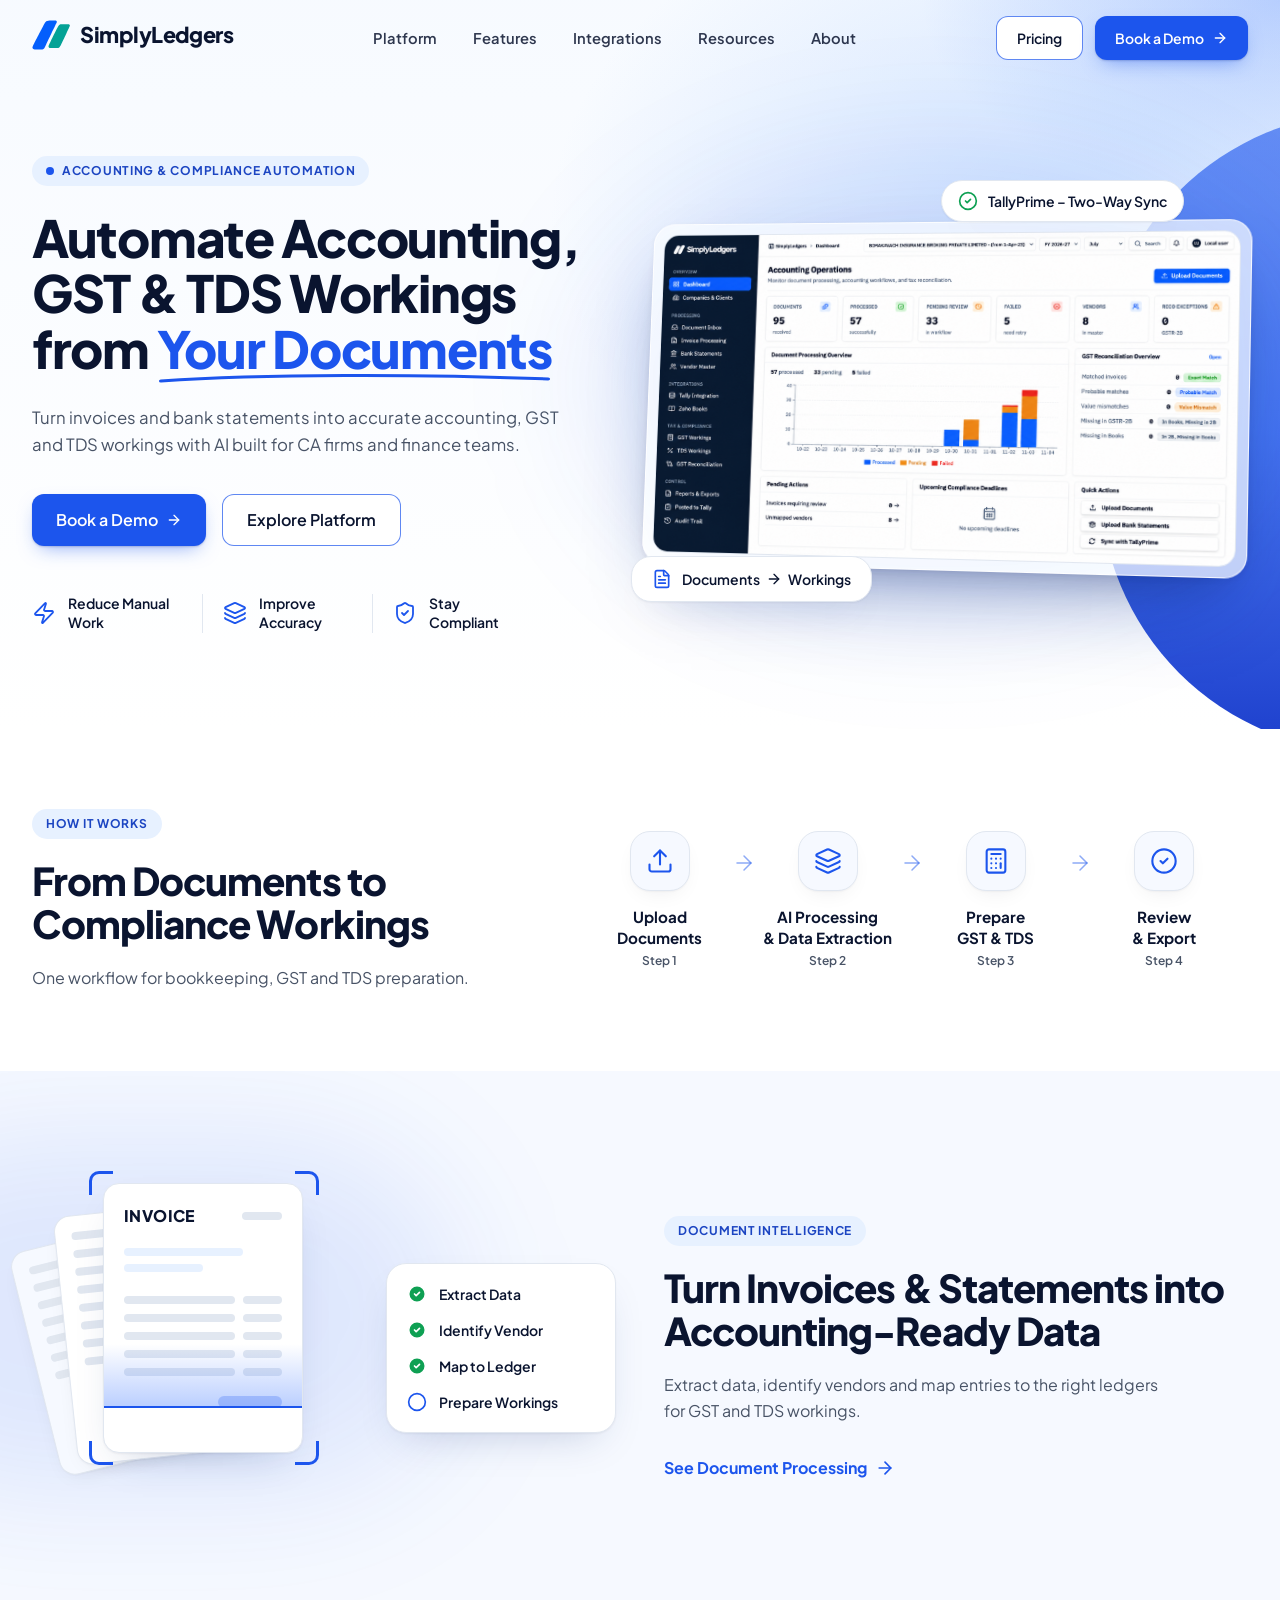
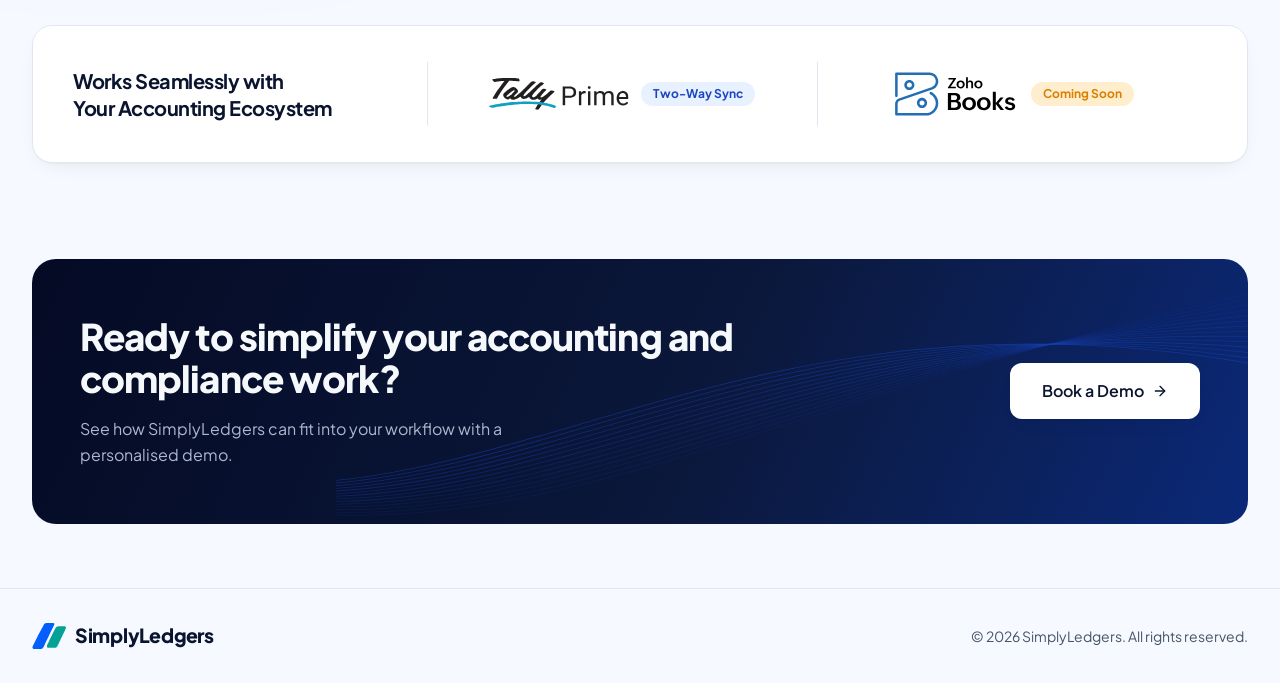
==== commit d8cca76a: "Add pricing page and link it in place of Contact Sales - pricing.html: Starter, Pro, Max and Dedicat" ====
--- a/index.html
+++ b/index.html
@@ -1,8 +1,8 @@
 <!DOCTYPE html>
 <html lang="en" data-tsd-source="/src/routes/__root.tsx:119:5"><head><meta charset="utf-8"><meta name="viewport" content="width=device-width, initial-scale=1"><link rel="stylesheet" href="https://fonts.googleapis.com/css2?family=Plus+Jakarta+Sans:wght@400;500;600;700;800&amp;display=swap" data-precedence="default"><link rel="stylesheet" href="styles.css" data-precedence="default"><title>SimplyLedgers — Automate Accounting, GST &amp; TDS Workings</title><meta name="description" content="Turn invoices, bank statements and financial documents into accurate accounting, GST and TDS workings. Built for CA firms and finance teams."><meta property="og:title" content="SimplyLedgers — Automate Accounting, GST &amp; TDS Workings"><meta property="og:description" content="Turn invoices, bank statements and financial documents into accurate accounting, GST and TDS workings. Built for CA firms and finance teams."><meta property="og:type" content="website"><meta name="twitter:card" content="summary_large_image"><link rel="preconnect" href="https://fonts.googleapis.com"><link rel="preconnect" href="https://fonts.gstatic.com" crossorigin="anonymous">
 
-<meta name="twitter:title" content="SimplyLedgers — Automate Accounting, GST &amp;amp; TDS Workings"><meta name="twitter:description" content="Turn invoices, bank statements and financial documents into accurate accounting, GST and TDS workings. Built for CA firms and finance teams."><meta property="og:image" content="https://pub-bb2e103a32db4e198524a2e9ed8f35b4.r2.dev/lovp_7wq3f783jy9pjv0c9831d3qkrh/c3ebfef0fb5a326c58db6273bd9fc0ab_1794362887114.png"><meta name="twitter:image" content="https://pub-bb2e103a32db4e198524a2e9ed8f35b4.r2.dev/lovp_7wq3f783jy9pjv0c9831d3qkrh/c3ebfef0fb5a326c58db6273bd9fc0ab_1794362887114.png"><link rel="icon" href="/favicon.svg" type="image/svg+xml"></head><body style=""><!--$--><div class="min-h-screen bg-background"><header class="fixed inset-x-0 top-0 z-50 transition-all duration-300 border-b border-transparent bg-transparent"><div class="mx-auto grid h-[76px] max-w-7xl grid-cols-[minmax(0,1fr)_auto] items-center gap-6 px-5 sm:px-8 lg:flex lg:justify-between"><a class="min-w-0 shrink-0 active" aria-label="SimplyLedgers home" href="index.html" data-status="active" aria-current="page"><span class="inline-flex items-center gap-2.5"><svg viewBox="568 362 406 318" aria-hidden="true" class="w-auto shrink-0 h-7 sm:h-[30px]"><g transform="translate(0 1024) scale(0.1 -0.1)"><path class="fill-brand-blue" d="M7410 6550 c-183 -8 -265 -61 -358 -233 -22 -40 -61 -110 -87 -157 -26 -47 -70 -128 -97 -180 -27 -52 -53 -99 -57 -105 -5 -5 -35 -62 -68 -125 -33 -63 -116 -221 -183 -350 -68 -129 -188 -361 -267 -515 -587 -1148 -596 -1169 -520 -1284 67 -101 66 -101 567 -101 633 0 586 -30 840 530 66 144 146 314 318 670 43 91 104 217 134 280 31 63 72 149 91 190 32 69 213 438 408 835 43 88 102 205 131 260 75 143 71 227 -13 270 -33 17 -571 27 -839 15z"></path><path class="fill-brand-teal" d="M8697 6159 c-66 -15 -132 -56 -183 -112 -48 -52 -305 -552 -637 -1237 -52 -107 -154 -316 -226 -464 -72 -148 -131 -271 -131 -273 0 -2 -20 -45 -45 -95 -76 -155 -58 -259 55 -319 44 -23 868 -22 943 1 155 48 183 93 519 830 56 122 140 305 181 390 24 52 97 208 162 345 65 138 171 360 236 494 141 289 147 319 83 391 -21 23 -51 44 -72 50 -46 12 -831 12 -885 -1z"></path></g></svg><span class="text-[1.25rem] font-extrabold leading-none tracking-tight sm:text-[1.35rem] text-foreground">SimplyLedgers</span></span></a><nav aria-label="Main" class="hidden items-center gap-1 lg:flex"><a class="group relative rounded-md px-4 py-2 text-[0.92rem] font-semibold text-foreground/85 transition-colors hover:text-primary" href="platform.html">Platform<span class="absolute inset-x-4 -bottom-0.5 h-0.5 origin-left scale-x-0 rounded-full bg-primary transition-transform duration-300 group-hover:scale-x-100"></span></a><a class="group relative rounded-md px-4 py-2 text-[0.92rem] font-semibold text-foreground/85 transition-colors hover:text-primary" href="features.html">Features<span class="absolute inset-x-4 -bottom-0.5 h-0.5 origin-left scale-x-0 rounded-full bg-primary transition-transform duration-300 group-hover:scale-x-100"></span></a><a class="group relative rounded-md px-4 py-2 text-[0.92rem] font-semibold text-foreground/85 transition-colors hover:text-primary" href="integrations.html">Integrations<span class="absolute inset-x-4 -bottom-0.5 h-0.5 origin-left scale-x-0 rounded-full bg-primary transition-transform duration-300 group-hover:scale-x-100"></span></a><a class="group relative rounded-md px-4 py-2 text-[0.92rem] font-semibold text-foreground/85 transition-colors hover:text-primary" href="resources.html">Resources<span class="absolute inset-x-4 -bottom-0.5 h-0.5 origin-left scale-x-0 rounded-full bg-primary transition-transform duration-300 group-hover:scale-x-100"></span></a><a class="group relative rounded-md px-4 py-2 text-[0.92rem] font-semibold text-foreground/85 transition-colors hover:text-primary" href="about.html">About<span class="absolute inset-x-4 -bottom-0.5 h-0.5 origin-left scale-x-0 rounded-full bg-primary transition-transform duration-300 group-hover:scale-x-100"></span></a></nav><div class="hidden items-center gap-3 lg:flex"><a class="inline-flex items-center justify-center gap-2 whitespace-nowrap text-sm cursor-pointer focus-visible:outline-none focus-visible:ring-1 focus-visible:ring-ring disabled:pointer-events-none disabled:opacity-50 disabled:cursor-not-allowed [&amp;_svg]:pointer-events-none [&amp;_svg]:size-4 [&amp;_svg]:shrink-0 border border-primary/70 bg-background text-foreground font-semibold transition-all duration-300 hover:border-primary hover:bg-secondary hover:-translate-y-px py-2 h-11 rounded-lg px-5" href="book-demo.html">Contact Sales</a><a class="inline-flex items-center justify-center gap-2 whitespace-nowrap text-sm cursor-pointer focus-visible:outline-none focus-visible:ring-1 focus-visible:ring-ring disabled:pointer-events-none disabled:opacity-50 disabled:cursor-not-allowed [&amp;_svg]:pointer-events-none [&amp;_svg]:size-4 [&amp;_svg]:shrink-0 bg-primary text-primary-foreground font-semibold shadow-button transition-all duration-300 hover:bg-primary-deep hover:-translate-y-px [&amp;_svg]:transition-transform hover:[&amp;_svg]:translate-x-0.5 py-2 h-11 rounded-lg px-5" href="book-demo.html">Book a Demo <svg xmlns="http://www.w3.org/2000/svg" width="24" height="24" viewBox="0 0 24 24" fill="none" stroke="currentColor" stroke-width="2" stroke-linecap="round" stroke-linejoin="round" class="lucide lucide-arrow-right" aria-hidden="true"><path d="M5 12h14"></path><path d="m12 5 7 7-7 7"></path></svg></a></div><button class="inline-flex items-center justify-center gap-2 whitespace-nowrap rounded-md text-sm font-medium cursor-pointer transition-colors focus-visible:outline-none focus-visible:ring-1 focus-visible:ring-ring disabled:pointer-events-none disabled:opacity-50 disabled:cursor-not-allowed [&amp;_svg]:pointer-events-none [&amp;_svg]:size-4 [&amp;_svg]:shrink-0 hover:bg-accent hover:text-accent-foreground h-9 w-9 shrink-0 lg:hidden" aria-label="Open menu" type="button" aria-haspopup="dialog" aria-expanded="false" data-state="closed"><svg xmlns="http://www.w3.org/2000/svg" width="24" height="24" viewBox="0 0 24 24" fill="none" stroke="currentColor" stroke-width="2" stroke-linecap="round" stroke-linejoin="round" class="lucide lucide-menu size-5!" aria-hidden="true"><path d="M4 5h16"></path><path d="M4 12h16"></path><path d="M4 19h16"></path></svg></button></div></header><main><section id="platform" class="relative overflow-hidden bg-hero pt-[76px]"><div aria-hidden="true" class="pointer-events-none absolute -right-[360px] top-28 hidden h-[640px] w-[540px] rounded-full bg-gradient-to-b from-primary/60 via-primary/80 to-primary-deep lg:block"></div><div class="mx-auto grid max-w-7xl items-center gap-16 px-5 pb-24 pt-14 sm:px-8 md:pt-20 lg:grid-cols-[minmax(0,0.95fr)_minmax(0,1.05fr)] lg:gap-10 lg:pb-24"><div class="min-w-0"><div class="reveal is-visible" style="--reveal-delay:0ms"><span class="eyebrow"><span class="size-2 rounded-full bg-primary"></span>Accounting &amp; Compliance Automation</span></div><div class="reveal is-visible" style="--reveal-delay:80ms"><h1 class="mt-6 text-[2.4rem] font-extrabold leading-[1.08] text-foreground sm:text-5xl lg:text-[2.85rem] xl:text-[3.2rem]">Automate Accounting,<br class="hidden lg:block"> GST &amp; TDS Workings<br class="hidden lg:block"> from<!-- --> <span class="relative inline-block text-primary">Your Documents<svg aria-hidden="true" viewBox="0 0 300 12" preserveAspectRatio="none" class="absolute -bottom-2 left-0 h-3 w-full"><path d="M3 9 C 80 2, 200 2, 297 7" fill="none" stroke="currentColor" stroke-width="3" stroke-linecap="round" pathLength="1" stroke-dasharray="1" style="animation:draw-line 1.2s 0.6s cubic-bezier(0.22,1,0.36,1) both"></path></svg></span></h1></div><div class="reveal is-visible" style="--reveal-delay:160ms"><p class="mt-7 max-w-xl text-[1.05rem] leading-relaxed text-muted-foreground">Turn invoices and bank statements into accurate accounting, GST and TDS workings with AI built for CA firms and finance teams.</p></div><div class="reveal mt-9 flex flex-wrap gap-4 is-visible" style="--reveal-delay:240ms"><a class="inline-flex items-center justify-center gap-2 whitespace-nowrap cursor-pointer focus-visible:outline-none focus-visible:ring-1 focus-visible:ring-ring disabled:pointer-events-none disabled:opacity-50 disabled:cursor-not-allowed [&amp;_svg]:pointer-events-none [&amp;_svg]:size-4 [&amp;_svg]:shrink-0 bg-primary text-primary-foreground font-semibold shadow-button transition-all duration-300 hover:bg-primary-deep hover:-translate-y-px [&amp;_svg]:transition-transform hover:[&amp;_svg]:translate-x-0.5 h-[52px] rounded-lg px-6 text-base" href="book-demo.html">Book a Demo <svg xmlns="http://www.w3.org/2000/svg" width="24" height="24" viewBox="0 0 24 24" fill="none" stroke="currentColor" stroke-width="2" stroke-linecap="round" stroke-linejoin="round" class="lucide lucide-arrow-right" aria-hidden="true"><path d="M5 12h14"></path><path d="m12 5 7 7-7 7"></path></svg></a><a class="inline-flex items-center justify-center gap-2 whitespace-nowrap cursor-pointer focus-visible:outline-none focus-visible:ring-1 focus-visible:ring-ring disabled:pointer-events-none disabled:opacity-50 disabled:cursor-not-allowed [&amp;_svg]:pointer-events-none [&amp;_svg]:size-4 [&amp;_svg]:shrink-0 border border-primary/70 bg-background text-foreground font-semibold transition-all duration-300 hover:border-primary hover:bg-secondary hover:-translate-y-px h-[52px] rounded-lg px-6 text-base" href="platform.html">Explore Platform</a></div><div class="reveal is-visible" style="--reveal-delay:320ms"><ul class="mt-12 grid max-w-lg grid-cols-3 divide-x divide-border"><li class="flex flex-col items-start gap-2 px-3 first:pl-0 sm:flex-row sm:items-center sm:gap-3 sm:px-5"><svg xmlns="http://www.w3.org/2000/svg" width="24" height="24" viewBox="0 0 24 24" fill="none" stroke="currentColor" stroke-width="1.8" stroke-linecap="round" stroke-linejoin="round" class="lucide lucide-zap size-6 shrink-0 text-primary" aria-hidden="true"><path d="M4 14a1 1 0 0 1-.78-1.63l9.9-10.2a.5.5 0 0 1 .86.46l-1.92 6.02A1 1 0 0 0 13 10h7a1 1 0 0 1 .78 1.63l-9.9 10.2a.5.5 0 0 1-.86-.46l1.92-6.02A1 1 0 0 0 11 14z"></path></svg><span class="text-[0.82rem] font-semibold leading-snug text-foreground sm:text-sm">Reduce Manual Work</span></li><li class="flex flex-col items-start gap-2 px-3 first:pl-0 sm:flex-row sm:items-center sm:gap-3 sm:px-5"><svg xmlns="http://www.w3.org/2000/svg" width="24" height="24" viewBox="0 0 24 24" fill="none" stroke="currentColor" stroke-width="1.8" stroke-linecap="round" stroke-linejoin="round" class="lucide lucide-layers size-6 shrink-0 text-primary" aria-hidden="true"><path d="M12.83 2.18a2 2 0 0 0-1.66 0L2.6 6.08a1 1 0 0 0 0 1.83l8.58 3.91a2 2 0 0 0 1.66 0l8.58-3.9a1 1 0 0 0 0-1.83z"></path><path d="M2 12a1 1 0 0 0 .58.91l8.6 3.91a2 2 0 0 0 1.65 0l8.58-3.9A1 1 0 0 0 22 12"></path><path d="M2 17a1 1 0 0 0 .58.91l8.6 3.91a2 2 0 0 0 1.65 0l8.58-3.9A1 1 0 0 0 22 17"></path></svg><span class="text-[0.82rem] font-semibold leading-snug text-foreground sm:text-sm">Improve Accuracy</span></li><li class="flex flex-col items-start gap-2 px-3 first:pl-0 sm:flex-row sm:items-center sm:gap-3 sm:px-5"><svg xmlns="http://www.w3.org/2000/svg" width="24" height="24" viewBox="0 0 24 24" fill="none" stroke="currentColor" stroke-width="1.8" stroke-linecap="round" stroke-linejoin="round" class="lucide lucide-shield-check size-6 shrink-0 text-primary" aria-hidden="true"><path d="M20 13c0 5-3.5 7.5-7.66 8.95a1 1 0 0 1-.67-.01C7.5 20.5 4 18 4 13V6a1 1 0 0 1 1-1c2 0 4.5-1.2 6.24-2.72a1.17 1.17 0 0 1 1.52 0C14.51 3.81 17 5 19 5a1 1 0 0 1 1 1z"></path><path d="m9 12 2 2 4-4"></path></svg><span class="text-[0.82rem] font-semibold leading-snug text-foreground sm:text-sm">Stay Compliant</span></li></ul></div></div><div class="reveal min-w-0 2xl:-mr-20 is-visible" style="--reveal-delay:200ms"><div class="relative"><div aria-hidden="true" class="absolute -inset-x-10 -top-16 -bottom-10 -z-10 rounded-[48%] bg-primary/10 blur-3xl"></div><div class="perspective-stage"><div class="lg:frame-tilt rounded-[22px] border border-background/80 bg-background/70 p-2 shadow-frame ring-1 ring-primary/10 backdrop-blur sm:p-2.5"><div class="overflow-hidden rounded-[16px] border border-border bg-background"><img src="simplyledgers-dashboard.png" alt="SimplyLedgers Accounting Operations dashboard" width="1693" height="929" class="block h-auto w-full" loading="eager" fetchpriority="high" decoding="async"></div></div></div><div class="animate-float-soft absolute -top-7 right-4 hidden items-center gap-2.5 rounded-full border border-border bg-background px-4 py-2.5 shadow-card sm:flex lg:-top-10 lg:right-16"><svg xmlns="http://www.w3.org/2000/svg" width="24" height="24" viewBox="0 0 24 24" fill="none" stroke="currentColor" stroke-width="2" stroke-linecap="round" stroke-linejoin="round" class="lucide lucide-circle-check size-5 text-success" aria-hidden="true"><circle cx="12" cy="12" r="10"></circle><path d="m9 12 2 2 4-4"></path></svg><span class="text-sm font-semibold text-foreground">TallyPrime – Two-Way Sync</span></div><div class="animate-float-soft absolute -bottom-8 left-0 hidden items-center gap-2.5 rounded-2xl border border-border bg-background px-5 py-3 shadow-card sm:flex" style="animation-delay:1.5s"><svg xmlns="http://www.w3.org/2000/svg" width="24" height="24" viewBox="0 0 24 24" fill="none" stroke="currentColor" stroke-width="2" stroke-linecap="round" stroke-linejoin="round" class="lucide lucide-file-text size-5 text-primary" aria-hidden="true"><path d="M6 22a2 2 0 0 1-2-2V4a2 2 0 0 1 2-2h8a2.4 2.4 0 0 1 1.704.706l3.588 3.588A2.4 2.4 0 0 1 20 8v12a2 2 0 0 1-2 2z"></path><path d="M14 2v5a1 1 0 0 0 1 1h5"></path><path d="M10 9H8"></path><path d="M16 13H8"></path><path d="M16 17H8"></path></svg><span class="flex items-center gap-1.5 text-sm font-semibold text-foreground">Documents <svg xmlns="http://www.w3.org/2000/svg" width="24" height="24" viewBox="0 0 24 24" fill="none" stroke="currentColor" stroke-width="2" stroke-linecap="round" stroke-linejoin="round" class="lucide lucide-arrow-right size-4" aria-hidden="true"><path d="M5 12h14"></path><path d="m12 5 7 7-7 7"></path></svg> Workings</span></div></div></div></div></section><section id="how-it-works" class="relative bg-background py-16 lg:py-20"><div class="mx-auto grid max-w-7xl items-center gap-14 px-5 sm:px-8 lg:grid-cols-[minmax(0,0.85fr)_minmax(0,1.15fr)] lg:gap-12"><div class="min-w-0"><div class="reveal is-visible" style="--reveal-delay:0ms"><span class="eyebrow">How it works</span></div><div class="reveal is-visible" style="--reveal-delay:80ms"><h2 class="mt-5 text-3xl font-extrabold leading-[1.12] text-foreground sm:text-[2.4rem]">From Documents to Compliance Workings</h2></div><div class="reveal is-visible" style="--reveal-delay:160ms"><p class="mt-5 max-w-md text-base leading-relaxed text-muted-foreground">One workflow for bookkeeping, GST and TDS preparation.</p></div></div><ol class="grid min-w-0 grid-cols-2 gap-x-4 gap-y-10 sm:grid-cols-4 sm:gap-0"><li class="reveal relative flex flex-col items-center text-center is-visible" style="--reveal-delay:0ms"><svg xmlns="http://www.w3.org/2000/svg" width="24" height="24" viewBox="0 0 24 24" fill="none" stroke="currentColor" stroke-width="1.5" stroke-linecap="round" stroke-linejoin="round" class="lucide lucide-arrow-right absolute right-0 top-5 hidden size-6 translate-x-1/2 text-primary/50 sm:block" aria-hidden="true"><path d="M5 12h14"></path><path d="m12 5 7 7-7 7"></path></svg><span class="group grid size-[60px] place-items-center rounded-2xl border border-border bg-surface text-primary shadow-soft transition-all duration-300 hover:-translate-y-1 hover:border-primary/30 hover:bg-secondary"><svg xmlns="http://www.w3.org/2000/svg" width="24" height="24" viewBox="0 0 24 24" fill="none" stroke="currentColor" stroke-width="1.8" stroke-linecap="round" stroke-linejoin="round" class="lucide lucide-upload size-7" aria-hidden="true"><path d="M12 3v12"></path><path d="m17 8-5-5-5 5"></path><path d="M21 15v4a2 2 0 0 1-2 2H5a2 2 0 0 1-2-2v-4"></path></svg></span><span class="mt-4 text-[0.95rem] font-bold leading-snug text-foreground">Upload<br>Documents</span><span class="mt-1 text-xs font-semibold text-muted-foreground">Step <!-- -->1</span></li><li class="reveal relative flex flex-col items-center text-center is-visible" style="--reveal-delay:110ms"><svg xmlns="http://www.w3.org/2000/svg" width="24" height="24" viewBox="0 0 24 24" fill="none" stroke="currentColor" stroke-width="1.5" stroke-linecap="round" stroke-linejoin="round" class="lucide lucide-arrow-right absolute right-0 top-5 hidden size-6 translate-x-1/2 text-primary/50 sm:block" aria-hidden="true"><path d="M5 12h14"></path><path d="m12 5 7 7-7 7"></path></svg><span class="group grid size-[60px] place-items-center rounded-2xl border border-border bg-surface text-primary shadow-soft transition-all duration-300 hover:-translate-y-1 hover:border-primary/30 hover:bg-secondary"><svg xmlns="http://www.w3.org/2000/svg" width="24" height="24" viewBox="0 0 24 24" fill="none" stroke="currentColor" stroke-width="1.8" stroke-linecap="round" stroke-linejoin="round" class="lucide lucide-layers size-7" aria-hidden="true"><path d="M12.83 2.18a2 2 0 0 0-1.66 0L2.6 6.08a1 1 0 0 0 0 1.83l8.58 3.91a2 2 0 0 0 1.66 0l8.58-3.9a1 1 0 0 0 0-1.83z"></path><path d="M2 12a1 1 0 0 0 .58.91l8.6 3.91a2 2 0 0 0 1.65 0l8.58-3.9A1 1 0 0 0 22 12"></path><path d="M2 17a1 1 0 0 0 .58.91l8.6 3.91a2 2 0 0 0 1.65 0l8.58-3.9A1 1 0 0 0 22 17"></path></svg></span><span class="mt-4 text-[0.95rem] font-bold leading-snug text-foreground">AI Processing<br>&amp; Data Extraction</span><span class="mt-1 text-xs font-semibold text-muted-foreground">Step <!-- -->2</span></li><li class="reveal relative flex flex-col items-center text-center is-visible" style="--reveal-delay:220ms"><svg xmlns="http://www.w3.org/2000/svg" width="24" height="24" viewBox="0 0 24 24" fill="none" stroke="currentColor" stroke-width="1.5" stroke-linecap="round" stroke-linejoin="round" class="lucide lucide-arrow-right absolute right-0 top-5 hidden size-6 translate-x-1/2 text-primary/50 sm:block" aria-hidden="true"><path d="M5 12h14"></path><path d="m12 5 7 7-7 7"></path></svg><span class="group grid size-[60px] place-items-center rounded-2xl border border-border bg-surface text-primary shadow-soft transition-all duration-300 hover:-translate-y-1 hover:border-primary/30 hover:bg-secondary"><svg xmlns="http://www.w3.org/2000/svg" width="24" height="24" viewBox="0 0 24 24" fill="none" stroke="currentColor" stroke-width="1.8" stroke-linecap="round" stroke-linejoin="round" class="lucide lucide-calculator size-7" aria-hidden="true"><rect width="16" height="20" x="4" y="2" rx="2"></rect><line x1="8" x2="16" y1="6" y2="6"></line><line x1="16" x2="16" y1="14" y2="18"></line><path d="M16 10h.01"></path><path d="M12 10h.01"></path><path d="M8 10h.01"></path><path d="M12 14h.01"></path><path d="M8 14h.01"></path><path d="M12 18h.01"></path><path d="M8 18h.01"></path></svg></span><span class="mt-4 text-[0.95rem] font-bold leading-snug text-foreground">Prepare<br>GST &amp; TDS</span><span class="mt-1 text-xs font-semibold text-muted-foreground">Step <!-- -->3</span></li><li class="reveal relative flex flex-col items-center text-center is-visible" style="--reveal-delay:330ms"><span class="group grid size-[60px] place-items-center rounded-2xl border border-border bg-surface text-primary shadow-soft transition-all duration-300 hover:-translate-y-1 hover:border-primary/30 hover:bg-secondary"><svg xmlns="http://www.w3.org/2000/svg" width="24" height="24" viewBox="0 0 24 24" fill="none" stroke="currentColor" stroke-width="1.8" stroke-linecap="round" stroke-linejoin="round" class="lucide lucide-circle-check size-7" aria-hidden="true"><circle cx="12" cy="12" r="10"></circle><path d="m9 12 2 2 4-4"></path></svg></span><span class="mt-4 text-[0.95rem] font-bold leading-snug text-foreground">Review<br>&amp; Export</span><span class="mt-1 text-xs font-semibold text-muted-foreground">Step <!-- -->4</span></li></ol></div></section><section id="document-intelligence" class="relative overflow-hidden bg-surface py-20 lg:py-28"><div aria-hidden="true" class="pointer-events-none absolute -left-40 top-16 h-[360px] w-[620px] rounded-full bg-primary/10 blur-3xl"></div><div class="relative mx-auto grid max-w-7xl items-center gap-16 px-5 sm:px-8 lg:grid-cols-2 lg:gap-12"><div class="reveal flex min-w-0 flex-col items-center gap-8 sm:flex-row sm:items-center sm:justify-center is-visible" style="--reveal-delay:0ms"><div class="relative mx-auto h-[300px] w-full max-w-[320px] sm:h-[330px]"><div class="absolute left-0 top-12 h-[230px] w-[170px] -rotate-[14deg] rounded-xl border border-border bg-surface p-4 shadow-soft"><div class="space-y-2.5"><div class="flex gap-2"><span class="h-2 flex-1 rounded-full bg-border"></span><span class="h-2 w-1/4 rounded-full bg-border"></span></div><div class="flex gap-2"><span class="h-2 flex-1 rounded-full bg-border"></span><span class="h-2 w-1/4 rounded-full bg-border"></span></div><div class="flex gap-2"><span class="h-2 flex-1 rounded-full bg-border"></span><span class="h-2 w-1/4 rounded-full bg-border"></span></div><div class="flex gap-2"><span class="h-2 flex-1 rounded-full bg-border"></span><span class="h-2 w-1/4 rounded-full bg-border"></span></div><div class="flex gap-2"><span class="h-2 flex-1 rounded-full bg-border"></span><span class="h-2 w-1/4 rounded-full bg-border"></span></div><div class="flex gap-2"><span class="h-2 flex-1 rounded-full bg-border"></span><span class="h-2 w-1/4 rounded-full bg-border"></span></div><div class="flex gap-2"><span class="h-2 flex-1 rounded-full bg-border"></span><span class="h-2 w-1/4 rounded-full bg-border"></span></div></div></div><div class="absolute left-8 top-6 h-[250px] w-[185px] -rotate-[6deg] rounded-xl border border-border bg-background p-4 shadow-soft"><div class="space-y-2.5"><div class="flex gap-2"><span class="h-2 flex-1 rounded-full bg-border"></span><span class="h-2 w-1/4 rounded-full bg-border"></span></div><div class="flex gap-2"><span class="h-2 flex-1 rounded-full bg-border"></span><span class="h-2 w-1/4 rounded-full bg-border"></span></div><div class="flex gap-2"><span class="h-2 flex-1 rounded-full bg-border"></span><span class="h-2 w-1/4 rounded-full bg-border"></span></div><div class="flex gap-2"><span class="h-2 flex-1 rounded-full bg-border"></span><span class="h-2 w-1/4 rounded-full bg-border"></span></div><div class="flex gap-2"><span class="h-2 flex-1 rounded-full bg-border"></span><span class="h-2 w-1/4 rounded-full bg-border"></span></div><div class="flex gap-2"><span class="h-2 flex-1 rounded-full bg-border"></span><span class="h-2 w-1/4 rounded-full bg-border"></span></div><div class="flex gap-2"><span class="h-2 flex-1 rounded-full bg-border"></span><span class="h-2 w-1/4 rounded-full bg-border"></span></div><div class="flex gap-2"><span class="h-2 flex-1 rounded-full bg-border"></span><span class="h-2 w-1/4 rounded-full bg-border"></span></div></div></div><div class="absolute left-[70px] top-0 h-[270px] w-[200px] overflow-hidden rounded-xl border border-border bg-background p-5 shadow-card"><div class="flex items-center justify-between"><span class="text-base font-extrabold tracking-wide text-foreground">INVOICE</span><span class="h-2 w-10 rounded-full bg-border"></span></div><div class="mt-5 space-y-2"><span class="block h-2 w-3/4 rounded-full bg-secondary"></span><span class="block h-2 w-1/2 rounded-full bg-secondary"></span></div><div class="mt-6"><div class="space-y-2.5"><div class="flex gap-2"><span class="h-2 flex-1 rounded-full bg-border"></span><span class="h-2 w-1/4 rounded-full bg-border"></span></div><div class="flex gap-2"><span class="h-2 flex-1 rounded-full bg-border"></span><span class="h-2 w-1/4 rounded-full bg-border"></span></div><div class="flex gap-2"><span class="h-2 flex-1 rounded-full bg-border"></span><span class="h-2 w-1/4 rounded-full bg-border"></span></div><div class="flex gap-2"><span class="h-2 flex-1 rounded-full bg-border"></span><span class="h-2 w-1/4 rounded-full bg-border"></span></div><div class="flex gap-2"><span class="h-2 flex-1 rounded-full bg-border"></span><span class="h-2 w-1/4 rounded-full bg-border"></span></div></div></div><div class="mt-5 flex justify-end"><span class="h-3 w-16 rounded-full bg-primary/25"></span></div><div class="animate-scan absolute inset-x-0 h-16 -translate-y-full" style="background:var(--gradient-scan)"><span class="absolute inset-x-0 bottom-0 h-0.5 bg-primary"></span></div></div><span aria-hidden="true" class="absolute left-[56px] -top-3 size-6 rounded-tl-md border-l-[3px] border-t-[3px] border-primary"></span><span aria-hidden="true" class="absolute left-[262px] -top-3 size-6 rounded-tr-md border-r-[3px] border-t-[3px] border-primary"></span><span aria-hidden="true" class="absolute left-[56px] top-[258px] size-6 rounded-bl-md border-b-[3px] border-l-[3px] border-primary"></span><span aria-hidden="true" class="absolute left-[262px] top-[258px] size-6 rounded-br-md border-b-[3px] border-r-[3px] border-primary"></span></div><ul class="w-full max-w-[230px] shrink-0 space-y-4 rounded-2xl border border-border bg-background p-5 shadow-card"><li class="reveal flex items-center gap-3 is-visible" style="--reveal-delay:300ms"><svg xmlns="http://www.w3.org/2000/svg" width="24" height="24" viewBox="0 0 24 24" fill="none" stroke="currentColor" stroke-width="2" stroke-linecap="round" stroke-linejoin="round" class="lucide lucide-circle-check size-5 shrink-0 fill-success text-background" aria-hidden="true"><circle cx="12" cy="12" r="10"></circle><path d="m9 12 2 2 4-4"></path></svg><span class="text-sm font-semibold text-foreground">Extract Data</span></li><li class="reveal flex items-center gap-3 is-visible" style="--reveal-delay:480ms"><svg xmlns="http://www.w3.org/2000/svg" width="24" height="24" viewBox="0 0 24 24" fill="none" stroke="currentColor" stroke-width="2" stroke-linecap="round" stroke-linejoin="round" class="lucide lucide-circle-check size-5 shrink-0 fill-success text-background" aria-hidden="true"><circle cx="12" cy="12" r="10"></circle><path d="m9 12 2 2 4-4"></path></svg><span class="text-sm font-semibold text-foreground">Identify Vendor</span></li><li class="reveal flex items-center gap-3 is-visible" style="--reveal-delay:660ms"><svg xmlns="http://www.w3.org/2000/svg" width="24" height="24" viewBox="0 0 24 24" fill="none" stroke="currentColor" stroke-width="2" stroke-linecap="round" stroke-linejoin="round" class="lucide lucide-circle-check size-5 shrink-0 fill-success text-background" aria-hidden="true"><circle cx="12" cy="12" r="10"></circle><path d="m9 12 2 2 4-4"></path></svg><span class="text-sm font-semibold text-foreground">Map to Ledger</span></li><li class="reveal flex items-center gap-3 is-visible" style="--reveal-delay:840ms"><svg xmlns="http://www.w3.org/2000/svg" width="24" height="24" viewBox="0 0 24 24" fill="none" stroke="currentColor" stroke-width="2" stroke-linecap="round" stroke-linejoin="round" class="lucide lucide-circle size-5 shrink-0 text-primary" aria-hidden="true"><circle cx="12" cy="12" r="10"></circle></svg><span class="text-sm font-semibold text-foreground">Prepare Workings</span></li></ul></div><div class="min-w-0"><div class="reveal is-visible" style="--reveal-delay:0ms"><span class="eyebrow">Document intelligence</span></div><div class="reveal is-visible" style="--reveal-delay:80ms"><h2 class="mt-5 text-3xl font-extrabold leading-[1.12] text-foreground sm:text-[2.4rem]">Turn Invoices &amp; Statements into Accounting-Ready Data</h2></div><div class="reveal is-visible" style="--reveal-delay:160ms"><p class="mt-5 max-w-lg text-base leading-relaxed text-muted-foreground">Extract data, identify vendors and map entries to the right ledgers for GST and TDS workings.</p></div><div class="reveal is-visible" style="--reveal-delay:240ms"><a class="group mt-8 inline-flex items-center gap-2 text-base font-bold text-primary transition-colors hover:text-primary-deep" href="platform.html#document-intelligence">See Document Processing<svg xmlns="http://www.w3.org/2000/svg" width="24" height="24" viewBox="0 0 24 24" fill="none" stroke="currentColor" stroke-width="2" stroke-linecap="round" stroke-linejoin="round" class="lucide lucide-arrow-right size-5 transition-transform duration-300 group-hover:translate-x-1" aria-hidden="true"><path d="M5 12h14"></path><path d="m12 5 7 7-7 7"></path></svg></a></div></div></div></section><section id="integrations" class="bg-surface pb-20 lg:pb-24"><div class="mx-auto max-w-7xl px-5 sm:px-8"><div class="reveal grid items-center gap-8 rounded-2xl border border-border bg-background px-6 py-8 shadow-soft sm:px-10 md:grid-cols-[minmax(0,1fr)_auto_minmax(0,1.1fr)_auto_minmax(0,1.1fr)] md:gap-0 md:py-9 is-visible" style="--reveal-delay:0ms"><h2 class="text-xl font-bold leading-snug text-foreground md:pr-8">Works Seamlessly with<br class="hidden sm:block"> Your Accounting Ecosystem</h2><span aria-hidden="true" class="hidden h-16 w-px bg-border md:block"></span><div class="flex flex-wrap items-center gap-3 md:justify-center md:px-8"><img src="logos/tallyprime-logo.svg" alt="TallyPrime" class="h-8 w-auto shrink-0"><span class="rounded-full bg-secondary px-3 py-1 text-xs font-bold text-secondary-foreground">Two-Way Sync</span></div><span aria-hidden="true" class="hidden h-16 w-px bg-border md:block"></span><div class="flex flex-wrap items-center gap-3 md:justify-center md:px-8"><img src="logos/zoho-books-logo.svg" alt="Zoho Books" class="h-11 w-auto shrink-0"><span class="rounded-full bg-warning-soft px-3 py-1 text-xs font-bold text-warning">Coming Soon</span></div></div></div></section><section id="book-demo" class="bg-surface pb-16"><div class="mx-auto max-w-7xl px-5 sm:px-8"><div class="reveal relative overflow-hidden rounded-3xl bg-cta px-7 py-12 sm:px-12 md:py-14 is-visible" style="--reveal-delay:0ms"><svg aria-hidden="true" viewBox="0 0 800 300" preserveAspectRatio="none" class="pointer-events-none absolute inset-y-0 right-0 h-full w-full opacity-60 md:w-3/4"><path d="M0 290 C 220 300, 420 150, 800 40" fill="none" class="stroke-primary" stroke-opacity="0.15" stroke-width="1"></path><path d="M0 287 C 220 294, 420 141, 800 46" fill="none" class="stroke-primary" stroke-opacity="0.185" stroke-width="1"></path><path d="M0 284 C 220 288, 420 132, 800 52" fill="none" class="stroke-primary" stroke-opacity="0.22" stroke-width="1"></path><path d="M0 281 C 220 282, 420 123, 800 58" fill="none" class="stroke-primary" stroke-opacity="0.255" stroke-width="1"></path><path d="M0 278 C 220 276, 420 114, 800 64" fill="none" class="stroke-primary" stroke-opacity="0.29000000000000004" stroke-width="1"></path><path d="M0 275 C 220 270, 420 105, 800 70" fill="none" class="stroke-primary" stroke-opacity="0.325" stroke-width="1"></path><path d="M0 272 C 220 264, 420 96, 800 76" fill="none" class="stroke-primary" stroke-opacity="0.36" stroke-width="1"></path><path d="M0 269 C 220 258, 420 87, 800 82" fill="none" class="stroke-primary" stroke-opacity="0.395" stroke-width="1"></path><path d="M0 266 C 220 252, 420 78, 800 88" fill="none" class="stroke-primary" stroke-opacity="0.43000000000000005" stroke-width="1"></path><path d="M0 263 C 220 246, 420 69, 800 94" fill="none" class="stroke-primary" stroke-opacity="0.4650000000000001" stroke-width="1"></path><path d="M0 260 C 220 240, 420 60, 800 100" fill="none" class="stroke-primary" stroke-opacity="0.5" stroke-width="1"></path><path d="M0 257 C 220 234, 420 51, 800 106" fill="none" class="stroke-primary" stroke-opacity="0.535" stroke-width="1"></path><path d="M0 254 C 220 228, 420 42, 800 112" fill="none" class="stroke-primary" stroke-opacity="0.5700000000000001" stroke-width="1"></path><path d="M0 251 C 220 222, 420 33, 800 118" fill="none" class="stroke-primary" stroke-opacity="0.6050000000000001" stroke-width="1"></path></svg><div class="relative grid items-center gap-8 md:grid-cols-[minmax(0,1fr)_auto]"><div class="min-w-0"><h2 class="max-w-2xl text-3xl font-extrabold leading-[1.15] text-navy-foreground sm:text-[2.3rem]">Ready to simplify your accounting and compliance work?</h2><p class="mt-4 max-w-lg text-base leading-relaxed text-navy-muted">See how SimplyLedgers can fit into your workflow with a personalised demo.</p></div><a class="inline-flex items-center justify-center gap-2 whitespace-nowrap cursor-pointer focus-visible:outline-none focus-visible:ring-1 focus-visible:ring-ring disabled:pointer-events-none disabled:opacity-50 disabled:cursor-not-allowed [&amp;_svg]:pointer-events-none [&amp;_svg]:size-4 [&amp;_svg]:shrink-0 bg-background text-foreground font-semibold shadow-soft transition-all duration-300 hover:bg-secondary hover:-translate-y-px [&amp;_svg]:transition-transform hover:[&amp;_svg]:translate-x-0.5 rounded-lg text-base h-14 justify-self-start px-8 md:justify-self-end" href="book-demo.html">Book a Demo <svg xmlns="http://www.w3.org/2000/svg" width="24" height="24" viewBox="0 0 24 24" fill="none" stroke="currentColor" stroke-width="2" stroke-linecap="round" stroke-linejoin="round" class="lucide lucide-arrow-right" aria-hidden="true"><path d="M5 12h14"></path><path d="m12 5 7 7-7 7"></path></svg></a></div></div></div></section></main><footer class="border-t border-border bg-surface"><div class="mx-auto flex max-w-7xl flex-col items-start justify-between gap-4 px-5 py-8 sm:flex-row sm:items-center sm:px-8"><span class="inline-flex items-center gap-2.5 scale-90 origin-left"><svg viewBox="568 362 406 318" aria-hidden="true" class="w-auto shrink-0 h-7 sm:h-[30px]"><g transform="translate(0 1024) scale(0.1 -0.1)"><path class="fill-brand-blue" d="M7410 6550 c-183 -8 -265 -61 -358 -233 -22 -40 -61 -110 -87 -157 -26 -47 -70 -128 -97 -180 -27 -52 -53 -99 -57 -105 -5 -5 -35 -62 -68 -125 -33 -63 -116 -221 -183 -350 -68 -129 -188 -361 -267 -515 -587 -1148 -596 -1169 -520 -1284 67 -101 66 -101 567 -101 633 0 586 -30 840 530 66 144 146 314 318 670 43 91 104 217 134 280 31 63 72 149 91 190 32 69 213 438 408 835 43 88 102 205 131 260 75 143 71 227 -13 270 -33 17 -571 27 -839 15z"></path><path class="fill-brand-teal" d="M8697 6159 c-66 -15 -132 -56 -183 -112 -48 -52 -305 -552 -637 -1237 -52 -107 -154 -316 -226 -464 -72 -148 -131 -271 -131 -273 0 -2 -20 -45 -45 -95 -76 -155 -58 -259 55 -319 44 -23 868 -22 943 1 155 48 183 93 519 830 56 122 140 305 181 390 24 52 97 208 162 345 65 138 171 360 236 494 141 289 147 319 83 391 -21 23 -51 44 -72 50 -46 12 -831 12 -885 -1z"></path></g></svg><span class="text-[1.25rem] font-extrabold leading-none tracking-tight sm:text-[1.35rem] text-foreground">SimplyLedgers</span></span><p class="text-sm text-muted-foreground">© <!-- -->2026<!-- --> SimplyLedgers. All rights reserved.</p></div></footer></div><!--/$-->
+<meta name="twitter:title" content="SimplyLedgers — Automate Accounting, GST &amp;amp; TDS Workings"><meta name="twitter:description" content="Turn invoices, bank statements and financial documents into accurate accounting, GST and TDS workings. Built for CA firms and finance teams."><meta property="og:image" content="https://simplyledgers.com/og-image.png"><meta name="twitter:image" content="https://simplyledgers.com/og-image.png"><link rel="icon" href="/favicon.ico" sizes="48x48"><link rel="icon" href="/favicon.svg" type="image/svg+xml"><link rel="icon" href="/favicon-192.png" type="image/png" sizes="192x192"><link rel="apple-touch-icon" href="/favicon-192.png"></head><body style=""><!--$--><div class="min-h-screen bg-background"><header class="fixed inset-x-0 top-0 z-50 transition-all duration-300 border-b border-transparent bg-transparent"><div class="mx-auto grid h-[76px] max-w-7xl grid-cols-[minmax(0,1fr)_auto] items-center gap-6 px-5 sm:px-8 lg:flex lg:justify-between"><a class="min-w-0 shrink-0 active" aria-label="SimplyLedgers home" href="index.html" data-status="active" aria-current="page"><span class="inline-flex items-center gap-2.5"><svg viewBox="568 362 406 318" aria-hidden="true" class="w-auto shrink-0 h-7 sm:h-[30px]"><g transform="translate(0 1024) scale(0.1 -0.1)"><path class="fill-brand-blue" d="M7410 6550 c-183 -8 -265 -61 -358 -233 -22 -40 -61 -110 -87 -157 -26 -47 -70 -128 -97 -180 -27 -52 -53 -99 -57 -105 -5 -5 -35 -62 -68 -125 -33 -63 -116 -221 -183 -350 -68 -129 -188 -361 -267 -515 -587 -1148 -596 -1169 -520 -1284 67 -101 66 -101 567 -101 633 0 586 -30 840 530 66 144 146 314 318 670 43 91 104 217 134 280 31 63 72 149 91 190 32 69 213 438 408 835 43 88 102 205 131 260 75 143 71 227 -13 270 -33 17 -571 27 -839 15z"></path><path class="fill-brand-teal" d="M8697 6159 c-66 -15 -132 -56 -183 -112 -48 -52 -305 -552 -637 -1237 -52 -107 -154 -316 -226 -464 -72 -148 -131 -271 -131 -273 0 -2 -20 -45 -45 -95 -76 -155 -58 -259 55 -319 44 -23 868 -22 943 1 155 48 183 93 519 830 56 122 140 305 181 390 24 52 97 208 162 345 65 138 171 360 236 494 141 289 147 319 83 391 -21 23 -51 44 -72 50 -46 12 -831 12 -885 -1z"></path></g></svg><span class="text-[1.25rem] font-extrabold leading-none tracking-tight sm:text-[1.35rem] text-foreground">SimplyLedgers</span></span></a><nav aria-label="Main" class="hidden items-center gap-1 lg:flex"><a class="group relative rounded-md px-4 py-2 text-[0.92rem] font-semibold text-foreground/85 transition-colors hover:text-primary" href="platform.html">Platform<span class="absolute inset-x-4 -bottom-0.5 h-0.5 origin-left scale-x-0 rounded-full bg-primary transition-transform duration-300 group-hover:scale-x-100"></span></a><a class="group relative rounded-md px-4 py-2 text-[0.92rem] font-semibold text-foreground/85 transition-colors hover:text-primary" href="features.html">Features<span class="absolute inset-x-4 -bottom-0.5 h-0.5 origin-left scale-x-0 rounded-full bg-primary transition-transform duration-300 group-hover:scale-x-100"></span></a><a class="group relative rounded-md px-4 py-2 text-[0.92rem] font-semibold text-foreground/85 transition-colors hover:text-primary" href="integrations.html">Integrations<span class="absolute inset-x-4 -bottom-0.5 h-0.5 origin-left scale-x-0 rounded-full bg-primary transition-transform duration-300 group-hover:scale-x-100"></span></a><a class="group relative rounded-md px-4 py-2 text-[0.92rem] font-semibold text-foreground/85 transition-colors hover:text-primary" href="resources.html">Resources<span class="absolute inset-x-4 -bottom-0.5 h-0.5 origin-left scale-x-0 rounded-full bg-primary transition-transform duration-300 group-hover:scale-x-100"></span></a><a class="group relative rounded-md px-4 py-2 text-[0.92rem] font-semibold text-foreground/85 transition-colors hover:text-primary" href="about.html">About<span class="absolute inset-x-4 -bottom-0.5 h-0.5 origin-left scale-x-0 rounded-full bg-primary transition-transform duration-300 group-hover:scale-x-100"></span></a></nav><div class="hidden items-center gap-3 lg:flex"><a class="inline-flex items-center justify-center gap-2 whitespace-nowrap text-sm cursor-pointer focus-visible:outline-none focus-visible:ring-1 focus-visible:ring-ring disabled:pointer-events-none disabled:opacity-50 disabled:cursor-not-allowed [&amp;_svg]:pointer-events-none [&amp;_svg]:size-4 [&amp;_svg]:shrink-0 border border-primary/70 bg-background text-foreground font-semibold transition-all duration-300 hover:border-primary hover:bg-secondary hover:-translate-y-px py-2 h-11 rounded-lg px-5" href="pricing.html">Pricing</a><a class="inline-flex items-center justify-center gap-2 whitespace-nowrap text-sm cursor-pointer focus-visible:outline-none focus-visible:ring-1 focus-visible:ring-ring disabled:pointer-events-none disabled:opacity-50 disabled:cursor-not-allowed [&amp;_svg]:pointer-events-none [&amp;_svg]:size-4 [&amp;_svg]:shrink-0 bg-primary text-primary-foreground font-semibold shadow-button transition-all duration-300 hover:bg-primary-deep hover:-translate-y-px [&amp;_svg]:transition-transform hover:[&amp;_svg]:translate-x-0.5 py-2 h-11 rounded-lg px-5" href="book-demo.html">Book a Demo <svg xmlns="http://www.w3.org/2000/svg" width="24" height="24" viewBox="0 0 24 24" fill="none" stroke="currentColor" stroke-width="2" stroke-linecap="round" stroke-linejoin="round" class="lucide lucide-arrow-right" aria-hidden="true"><path d="M5 12h14"></path><path d="m12 5 7 7-7 7"></path></svg></a></div><button class="inline-flex items-center justify-center gap-2 whitespace-nowrap rounded-md text-sm font-medium cursor-pointer transition-colors focus-visible:outline-none focus-visible:ring-1 focus-visible:ring-ring disabled:pointer-events-none disabled:opacity-50 disabled:cursor-not-allowed [&amp;_svg]:pointer-events-none [&amp;_svg]:size-4 [&amp;_svg]:shrink-0 hover:bg-accent hover:text-accent-foreground h-9 w-9 shrink-0 lg:hidden" aria-label="Open menu" type="button" aria-haspopup="dialog" aria-expanded="false" data-state="closed"><svg xmlns="http://www.w3.org/2000/svg" width="24" height="24" viewBox="0 0 24 24" fill="none" stroke="currentColor" stroke-width="2" stroke-linecap="round" stroke-linejoin="round" class="lucide lucide-menu size-5!" aria-hidden="true"><path d="M4 5h16"></path><path d="M4 12h16"></path><path d="M4 19h16"></path></svg></button></div></header><main><section id="platform" class="relative overflow-hidden bg-hero pt-[76px]"><div aria-hidden="true" class="pointer-events-none absolute -right-[360px] top-28 hidden h-[640px] w-[540px] rounded-full bg-gradient-to-b from-primary/60 via-primary/80 to-primary-deep lg:block"></div><div class="mx-auto grid max-w-7xl items-center gap-16 px-5 pb-24 pt-14 sm:px-8 md:pt-20 lg:grid-cols-[minmax(0,0.95fr)_minmax(0,1.05fr)] lg:gap-10 lg:pb-24"><div class="min-w-0"><div class="reveal is-visible" style="--reveal-delay:0ms"><span class="eyebrow"><span class="size-2 rounded-full bg-primary"></span>Accounting &amp; Compliance Automation</span></div><div class="reveal is-visible" style="--reveal-delay:80ms"><h1 class="mt-6 text-[2.4rem] font-extrabold leading-[1.08] text-foreground sm:text-5xl lg:text-[2.85rem] xl:text-[3.2rem]">Automate Accounting,<br class="hidden lg:block"> GST &amp; TDS Workings<br class="hidden lg:block"> from<!-- --> <span class="relative inline-block text-primary">Your Documents<svg aria-hidden="true" viewBox="0 0 300 12" preserveAspectRatio="none" class="absolute -bottom-2 left-0 h-3 w-full"><path d="M3 9 C 80 2, 200 2, 297 7" fill="none" stroke="currentColor" stroke-width="3" stroke-linecap="round" pathLength="1" stroke-dasharray="1" style="animation:draw-line 1.2s 0.6s cubic-bezier(0.22,1,0.36,1) both"></path></svg></span></h1></div><div class="reveal is-visible" style="--reveal-delay:160ms"><p class="mt-7 max-w-xl text-[1.05rem] leading-relaxed text-muted-foreground">Turn invoices and bank statements into accurate accounting, GST and TDS workings with AI built for CA firms and finance teams.</p></div><div class="reveal mt-9 flex flex-wrap gap-4 is-visible" style="--reveal-delay:240ms"><a class="inline-flex items-center justify-center gap-2 whitespace-nowrap cursor-pointer focus-visible:outline-none focus-visible:ring-1 focus-visible:ring-ring disabled:pointer-events-none disabled:opacity-50 disabled:cursor-not-allowed [&amp;_svg]:pointer-events-none [&amp;_svg]:size-4 [&amp;_svg]:shrink-0 bg-primary text-primary-foreground font-semibold shadow-button transition-all duration-300 hover:bg-primary-deep hover:-translate-y-px [&amp;_svg]:transition-transform hover:[&amp;_svg]:translate-x-0.5 h-[52px] rounded-lg px-6 text-base" href="book-demo.html">Book a Demo <svg xmlns="http://www.w3.org/2000/svg" width="24" height="24" viewBox="0 0 24 24" fill="none" stroke="currentColor" stroke-width="2" stroke-linecap="round" stroke-linejoin="round" class="lucide lucide-arrow-right" aria-hidden="true"><path d="M5 12h14"></path><path d="m12 5 7 7-7 7"></path></svg></a><a class="inline-flex items-center justify-center gap-2 whitespace-nowrap cursor-pointer focus-visible:outline-none focus-visible:ring-1 focus-visible:ring-ring disabled:pointer-events-none disabled:opacity-50 disabled:cursor-not-allowed [&amp;_svg]:pointer-events-none [&amp;_svg]:size-4 [&amp;_svg]:shrink-0 border border-primary/70 bg-background text-foreground font-semibold transition-all duration-300 hover:border-primary hover:bg-secondary hover:-translate-y-px h-[52px] rounded-lg px-6 text-base" href="platform.html">Explore Platform</a></div><div class="reveal is-visible" style="--reveal-delay:320ms"><ul class="mt-12 grid max-w-lg grid-cols-3 divide-x divide-border"><li class="flex flex-col items-start gap-2 px-3 first:pl-0 sm:flex-row sm:items-center sm:gap-3 sm:px-5"><svg xmlns="http://www.w3.org/2000/svg" width="24" height="24" viewBox="0 0 24 24" fill="none" stroke="currentColor" stroke-width="1.8" stroke-linecap="round" stroke-linejoin="round" class="lucide lucide-zap size-6 shrink-0 text-primary" aria-hidden="true"><path d="M4 14a1 1 0 0 1-.78-1.63l9.9-10.2a.5.5 0 0 1 .86.46l-1.92 6.02A1 1 0 0 0 13 10h7a1 1 0 0 1 .78 1.63l-9.9 10.2a.5.5 0 0 1-.86-.46l1.92-6.02A1 1 0 0 0 11 14z"></path></svg><span class="text-[0.82rem] font-semibold leading-snug text-foreground sm:text-sm">Reduce Manual Work</span></li><li class="flex flex-col items-start gap-2 px-3 first:pl-0 sm:flex-row sm:items-center sm:gap-3 sm:px-5"><svg xmlns="http://www.w3.org/2000/svg" width="24" height="24" viewBox="0 0 24 24" fill="none" stroke="currentColor" stroke-width="1.8" stroke-linecap="round" stroke-linejoin="round" class="lucide lucide-layers size-6 shrink-0 text-primary" aria-hidden="true"><path d="M12.83 2.18a2 2 0 0 0-1.66 0L2.6 6.08a1 1 0 0 0 0 1.83l8.58 3.91a2 2 0 0 0 1.66 0l8.58-3.9a1 1 0 0 0 0-1.83z"></path><path d="M2 12a1 1 0 0 0 .58.91l8.6 3.91a2 2 0 0 0 1.65 0l8.58-3.9A1 1 0 0 0 22 12"></path><path d="M2 17a1 1 0 0 0 .58.91l8.6 3.91a2 2 0 0 0 1.65 0l8.58-3.9A1 1 0 0 0 22 17"></path></svg><span class="text-[0.82rem] font-semibold leading-snug text-foreground sm:text-sm">Improve Accuracy</span></li><li class="flex flex-col items-start gap-2 px-3 first:pl-0 sm:flex-row sm:items-center sm:gap-3 sm:px-5"><svg xmlns="http://www.w3.org/2000/svg" width="24" height="24" viewBox="0 0 24 24" fill="none" stroke="currentColor" stroke-width="1.8" stroke-linecap="round" stroke-linejoin="round" class="lucide lucide-shield-check size-6 shrink-0 text-primary" aria-hidden="true"><path d="M20 13c0 5-3.5 7.5-7.66 8.95a1 1 0 0 1-.67-.01C7.5 20.5 4 18 4 13V6a1 1 0 0 1 1-1c2 0 4.5-1.2 6.24-2.72a1.17 1.17 0 0 1 1.52 0C14.51 3.81 17 5 19 5a1 1 0 0 1 1 1z"></path><path d="m9 12 2 2 4-4"></path></svg><span class="text-[0.82rem] font-semibold leading-snug text-foreground sm:text-sm">Stay Compliant</span></li></ul></div></div><div class="reveal min-w-0 2xl:-mr-20 is-visible" style="--reveal-delay:200ms"><div class="relative"><div aria-hidden="true" class="absolute -inset-x-10 -top-16 -bottom-10 -z-10 rounded-[48%] bg-primary/10 blur-3xl"></div><div class="perspective-stage"><div class="lg:frame-tilt rounded-[22px] border border-background/80 bg-background/70 p-2 shadow-frame ring-1 ring-primary/10 backdrop-blur sm:p-2.5"><div class="overflow-hidden rounded-[16px] border border-border bg-background"><img src="simplyledgers-dashboard.png" alt="SimplyLedgers Accounting Operations dashboard" width="1693" height="929" class="block h-auto w-full" loading="eager" fetchpriority="high" decoding="async"></div></div></div><div class="animate-float-soft absolute -top-7 right-4 hidden items-center gap-2.5 rounded-full border border-border bg-background px-4 py-2.5 shadow-card sm:flex lg:-top-10 lg:right-16"><svg xmlns="http://www.w3.org/2000/svg" width="24" height="24" viewBox="0 0 24 24" fill="none" stroke="currentColor" stroke-width="2" stroke-linecap="round" stroke-linejoin="round" class="lucide lucide-circle-check size-5 text-success" aria-hidden="true"><circle cx="12" cy="12" r="10"></circle><path d="m9 12 2 2 4-4"></path></svg><span class="text-sm font-semibold text-foreground">TallyPrime – Two-Way Sync</span></div><div class="animate-float-soft absolute -bottom-8 left-0 hidden items-center gap-2.5 rounded-2xl border border-border bg-background px-5 py-3 shadow-card sm:flex" style="animation-delay:1.5s"><svg xmlns="http://www.w3.org/2000/svg" width="24" height="24" viewBox="0 0 24 24" fill="none" stroke="currentColor" stroke-width="2" stroke-linecap="round" stroke-linejoin="round" class="lucide lucide-file-text size-5 text-primary" aria-hidden="true"><path d="M6 22a2 2 0 0 1-2-2V4a2 2 0 0 1 2-2h8a2.4 2.4 0 0 1 1.704.706l3.588 3.588A2.4 2.4 0 0 1 20 8v12a2 2 0 0 1-2 2z"></path><path d="M14 2v5a1 1 0 0 0 1 1h5"></path><path d="M10 9H8"></path><path d="M16 13H8"></path><path d="M16 17H8"></path></svg><span class="flex items-center gap-1.5 text-sm font-semibold text-foreground">Documents <svg xmlns="http://www.w3.org/2000/svg" width="24" height="24" viewBox="0 0 24 24" fill="none" stroke="currentColor" stroke-width="2" stroke-linecap="round" stroke-linejoin="round" class="lucide lucide-arrow-right size-4" aria-hidden="true"><path d="M5 12h14"></path><path d="m12 5 7 7-7 7"></path></svg> Workings</span></div></div></div></div></section><section id="how-it-works" class="relative bg-background py-16 lg:py-20"><div class="mx-auto grid max-w-7xl items-center gap-14 px-5 sm:px-8 lg:grid-cols-[minmax(0,0.85fr)_minmax(0,1.15fr)] lg:gap-12"><div class="min-w-0"><div class="reveal is-visible" style="--reveal-delay:0ms"><span class="eyebrow">How it works</span></div><div class="reveal is-visible" style="--reveal-delay:80ms"><h2 class="mt-5 text-3xl font-extrabold leading-[1.12] text-foreground sm:text-[2.4rem]">From Documents to Compliance Workings</h2></div><div class="reveal is-visible" style="--reveal-delay:160ms"><p class="mt-5 max-w-md text-base leading-relaxed text-muted-foreground">One workflow for bookkeeping, GST and TDS preparation.</p></div></div><ol class="grid min-w-0 grid-cols-2 gap-x-4 gap-y-10 sm:grid-cols-4 sm:gap-0"><li class="reveal relative flex flex-col items-center text-center is-visible" style="--reveal-delay:0ms"><svg xmlns="http://www.w3.org/2000/svg" width="24" height="24" viewBox="0 0 24 24" fill="none" stroke="currentColor" stroke-width="1.5" stroke-linecap="round" stroke-linejoin="round" class="lucide lucide-arrow-right absolute right-0 top-5 hidden size-6 translate-x-1/2 text-primary/50 sm:block" aria-hidden="true"><path d="M5 12h14"></path><path d="m12 5 7 7-7 7"></path></svg><span class="group grid size-[60px] place-items-center rounded-2xl border border-border bg-surface text-primary shadow-soft transition-all duration-300 hover:-translate-y-1 hover:border-primary/30 hover:bg-secondary"><svg xmlns="http://www.w3.org/2000/svg" width="24" height="24" viewBox="0 0 24 24" fill="none" stroke="currentColor" stroke-width="1.8" stroke-linecap="round" stroke-linejoin="round" class="lucide lucide-upload size-7" aria-hidden="true"><path d="M12 3v12"></path><path d="m17 8-5-5-5 5"></path><path d="M21 15v4a2 2 0 0 1-2 2H5a2 2 0 0 1-2-2v-4"></path></svg></span><span class="mt-4 text-[0.95rem] font-bold leading-snug text-foreground">Upload<br>Documents</span><span class="mt-1 text-xs font-semibold text-muted-foreground">Step <!-- -->1</span></li><li class="reveal relative flex flex-col items-center text-center is-visible" style="--reveal-delay:110ms"><svg xmlns="http://www.w3.org/2000/svg" width="24" height="24" viewBox="0 0 24 24" fill="none" stroke="currentColor" stroke-width="1.5" stroke-linecap="round" stroke-linejoin="round" class="lucide lucide-arrow-right absolute right-0 top-5 hidden size-6 translate-x-1/2 text-primary/50 sm:block" aria-hidden="true"><path d="M5 12h14"></path><path d="m12 5 7 7-7 7"></path></svg><span class="group grid size-[60px] place-items-center rounded-2xl border border-border bg-surface text-primary shadow-soft transition-all duration-300 hover:-translate-y-1 hover:border-primary/30 hover:bg-secondary"><svg xmlns="http://www.w3.org/2000/svg" width="24" height="24" viewBox="0 0 24 24" fill="none" stroke="currentColor" stroke-width="1.8" stroke-linecap="round" stroke-linejoin="round" class="lucide lucide-layers size-7" aria-hidden="true"><path d="M12.83 2.18a2 2 0 0 0-1.66 0L2.6 6.08a1 1 0 0 0 0 1.83l8.58 3.91a2 2 0 0 0 1.66 0l8.58-3.9a1 1 0 0 0 0-1.83z"></path><path d="M2 12a1 1 0 0 0 .58.91l8.6 3.91a2 2 0 0 0 1.65 0l8.58-3.9A1 1 0 0 0 22 12"></path><path d="M2 17a1 1 0 0 0 .58.91l8.6 3.91a2 2 0 0 0 1.65 0l8.58-3.9A1 1 0 0 0 22 17"></path></svg></span><span class="mt-4 text-[0.95rem] font-bold leading-snug text-foreground">AI Processing<br>&amp; Data Extraction</span><span class="mt-1 text-xs font-semibold text-muted-foreground">Step <!-- -->2</span></li><li class="reveal relative flex flex-col items-center text-center is-visible" style="--reveal-delay:220ms"><svg xmlns="http://www.w3.org/2000/svg" width="24" height="24" viewBox="0 0 24 24" fill="none" stroke="currentColor" stroke-width="1.5" stroke-linecap="round" stroke-linejoin="round" class="lucide lucide-arrow-right absolute right-0 top-5 hidden size-6 translate-x-1/2 text-primary/50 sm:block" aria-hidden="true"><path d="M5 12h14"></path><path d="m12 5 7 7-7 7"></path></svg><span class="group grid size-[60px] place-items-center rounded-2xl border border-border bg-surface text-primary shadow-soft transition-all duration-300 hover:-translate-y-1 hover:border-primary/30 hover:bg-secondary"><svg xmlns="http://www.w3.org/2000/svg" width="24" height="24" viewBox="0 0 24 24" fill="none" stroke="currentColor" stroke-width="1.8" stroke-linecap="round" stroke-linejoin="round" class="lucide lucide-calculator size-7" aria-hidden="true"><rect width="16" height="20" x="4" y="2" rx="2"></rect><line x1="8" x2="16" y1="6" y2="6"></line><line x1="16" x2="16" y1="14" y2="18"></line><path d="M16 10h.01"></path><path d="M12 10h.01"></path><path d="M8 10h.01"></path><path d="M12 14h.01"></path><path d="M8 14h.01"></path><path d="M12 18h.01"></path><path d="M8 18h.01"></path></svg></span><span class="mt-4 text-[0.95rem] font-bold leading-snug text-foreground">Prepare<br>GST &amp; TDS</span><span class="mt-1 text-xs font-semibold text-muted-foreground">Step <!-- -->3</span></li><li class="reveal relative flex flex-col items-center text-center is-visible" style="--reveal-delay:330ms"><span class="group grid size-[60px] place-items-center rounded-2xl border border-border bg-surface text-primary shadow-soft transition-all duration-300 hover:-translate-y-1 hover:border-primary/30 hover:bg-secondary"><svg xmlns="http://www.w3.org/2000/svg" width="24" height="24" viewBox="0 0 24 24" fill="none" stroke="currentColor" stroke-width="1.8" stroke-linecap="round" stroke-linejoin="round" class="lucide lucide-circle-check size-7" aria-hidden="true"><circle cx="12" cy="12" r="10"></circle><path d="m9 12 2 2 4-4"></path></svg></span><span class="mt-4 text-[0.95rem] font-bold leading-snug text-foreground">Review<br>&amp; Export</span><span class="mt-1 text-xs font-semibold text-muted-foreground">Step <!-- -->4</span></li></ol></div></section><section id="document-intelligence" class="relative overflow-hidden bg-surface py-20 lg:py-28"><div aria-hidden="true" class="pointer-events-none absolute -left-40 top-16 h-[360px] w-[620px] rounded-full bg-primary/10 blur-3xl"></div><div class="relative mx-auto grid max-w-7xl items-center gap-16 px-5 sm:px-8 lg:grid-cols-2 lg:gap-12"><div class="reveal flex min-w-0 flex-col items-center gap-8 sm:flex-row sm:items-center sm:justify-center is-visible" style="--reveal-delay:0ms"><div class="relative mx-auto h-[300px] w-full max-w-[320px] sm:h-[330px]"><div class="absolute left-0 top-12 h-[230px] w-[170px] -rotate-[14deg] rounded-xl border border-border bg-surface p-4 shadow-soft"><div class="space-y-2.5"><div class="flex gap-2"><span class="h-2 flex-1 rounded-full bg-border"></span><span class="h-2 w-1/4 rounded-full bg-border"></span></div><div class="flex gap-2"><span class="h-2 flex-1 rounded-full bg-border"></span><span class="h-2 w-1/4 rounded-full bg-border"></span></div><div class="flex gap-2"><span class="h-2 flex-1 rounded-full bg-border"></span><span class="h-2 w-1/4 rounded-full bg-border"></span></div><div class="flex gap-2"><span class="h-2 flex-1 rounded-full bg-border"></span><span class="h-2 w-1/4 rounded-full bg-border"></span></div><div class="flex gap-2"><span class="h-2 flex-1 rounded-full bg-border"></span><span class="h-2 w-1/4 rounded-full bg-border"></span></div><div class="flex gap-2"><span class="h-2 flex-1 rounded-full bg-border"></span><span class="h-2 w-1/4 rounded-full bg-border"></span></div><div class="flex gap-2"><span class="h-2 flex-1 rounded-full bg-border"></span><span class="h-2 w-1/4 rounded-full bg-border"></span></div></div></div><div class="absolute left-8 top-6 h-[250px] w-[185px] -rotate-[6deg] rounded-xl border border-border bg-background p-4 shadow-soft"><div class="space-y-2.5"><div class="flex gap-2"><span class="h-2 flex-1 rounded-full bg-border"></span><span class="h-2 w-1/4 rounded-full bg-border"></span></div><div class="flex gap-2"><span class="h-2 flex-1 rounded-full bg-border"></span><span class="h-2 w-1/4 rounded-full bg-border"></span></div><div class="flex gap-2"><span class="h-2 flex-1 rounded-full bg-border"></span><span class="h-2 w-1/4 rounded-full bg-border"></span></div><div class="flex gap-2"><span class="h-2 flex-1 rounded-full bg-border"></span><span class="h-2 w-1/4 rounded-full bg-border"></span></div><div class="flex gap-2"><span class="h-2 flex-1 rounded-full bg-border"></span><span class="h-2 w-1/4 rounded-full bg-border"></span></div><div class="flex gap-2"><span class="h-2 flex-1 rounded-full bg-border"></span><span class="h-2 w-1/4 rounded-full bg-border"></span></div><div class="flex gap-2"><span class="h-2 flex-1 rounded-full bg-border"></span><span class="h-2 w-1/4 rounded-full bg-border"></span></div><div class="flex gap-2"><span class="h-2 flex-1 rounded-full bg-border"></span><span class="h-2 w-1/4 rounded-full bg-border"></span></div></div></div><div class="absolute left-[70px] top-0 h-[270px] w-[200px] overflow-hidden rounded-xl border border-border bg-background p-5 shadow-card"><div class="flex items-center justify-between"><span class="text-base font-extrabold tracking-wide text-foreground">INVOICE</span><span class="h-2 w-10 rounded-full bg-border"></span></div><div class="mt-5 space-y-2"><span class="block h-2 w-3/4 rounded-full bg-secondary"></span><span class="block h-2 w-1/2 rounded-full bg-secondary"></span></div><div class="mt-6"><div class="space-y-2.5"><div class="flex gap-2"><span class="h-2 flex-1 rounded-full bg-border"></span><span class="h-2 w-1/4 rounded-full bg-border"></span></div><div class="flex gap-2"><span class="h-2 flex-1 rounded-full bg-border"></span><span class="h-2 w-1/4 rounded-full bg-border"></span></div><div class="flex gap-2"><span class="h-2 flex-1 rounded-full bg-border"></span><span class="h-2 w-1/4 rounded-full bg-border"></span></div><div class="flex gap-2"><span class="h-2 flex-1 rounded-full bg-border"></span><span class="h-2 w-1/4 rounded-full bg-border"></span></div><div class="flex gap-2"><span class="h-2 flex-1 rounded-full bg-border"></span><span class="h-2 w-1/4 rounded-full bg-border"></span></div></div></div><div class="mt-5 flex justify-end"><span class="h-3 w-16 rounded-full bg-primary/25"></span></div><div class="animate-scan absolute inset-x-0 h-16 -translate-y-full" style="background:var(--gradient-scan)"><span class="absolute inset-x-0 bottom-0 h-0.5 bg-primary"></span></div></div><span aria-hidden="true" class="absolute left-[56px] -top-3 size-6 rounded-tl-md border-l-[3px] border-t-[3px] border-primary"></span><span aria-hidden="true" class="absolute left-[262px] -top-3 size-6 rounded-tr-md border-r-[3px] border-t-[3px] border-primary"></span><span aria-hidden="true" class="absolute left-[56px] top-[258px] size-6 rounded-bl-md border-b-[3px] border-l-[3px] border-primary"></span><span aria-hidden="true" class="absolute left-[262px] top-[258px] size-6 rounded-br-md border-b-[3px] border-r-[3px] border-primary"></span></div><ul class="w-full max-w-[230px] shrink-0 space-y-4 rounded-2xl border border-border bg-background p-5 shadow-card"><li class="reveal flex items-center gap-3 is-visible" style="--reveal-delay:300ms"><svg xmlns="http://www.w3.org/2000/svg" width="24" height="24" viewBox="0 0 24 24" fill="none" stroke="currentColor" stroke-width="2" stroke-linecap="round" stroke-linejoin="round" class="lucide lucide-circle-check size-5 shrink-0 fill-success text-background" aria-hidden="true"><circle cx="12" cy="12" r="10"></circle><path d="m9 12 2 2 4-4"></path></svg><span class="text-sm font-semibold text-foreground">Extract Data</span></li><li class="reveal flex items-center gap-3 is-visible" style="--reveal-delay:480ms"><svg xmlns="http://www.w3.org/2000/svg" width="24" height="24" viewBox="0 0 24 24" fill="none" stroke="currentColor" stroke-width="2" stroke-linecap="round" stroke-linejoin="round" class="lucide lucide-circle-check size-5 shrink-0 fill-success text-background" aria-hidden="true"><circle cx="12" cy="12" r="10"></circle><path d="m9 12 2 2 4-4"></path></svg><span class="text-sm font-semibold text-foreground">Identify Vendor</span></li><li class="reveal flex items-center gap-3 is-visible" style="--reveal-delay:660ms"><svg xmlns="http://www.w3.org/2000/svg" width="24" height="24" viewBox="0 0 24 24" fill="none" stroke="currentColor" stroke-width="2" stroke-linecap="round" stroke-linejoin="round" class="lucide lucide-circle-check size-5 shrink-0 fill-success text-background" aria-hidden="true"><circle cx="12" cy="12" r="10"></circle><path d="m9 12 2 2 4-4"></path></svg><span class="text-sm font-semibold text-foreground">Map to Ledger</span></li><li class="reveal flex items-center gap-3 is-visible" style="--reveal-delay:840ms"><svg xmlns="http://www.w3.org/2000/svg" width="24" height="24" viewBox="0 0 24 24" fill="none" stroke="currentColor" stroke-width="2" stroke-linecap="round" stroke-linejoin="round" class="lucide lucide-circle size-5 shrink-0 text-primary" aria-hidden="true"><circle cx="12" cy="12" r="10"></circle></svg><span class="text-sm font-semibold text-foreground">Prepare Workings</span></li></ul></div><div class="min-w-0"><div class="reveal is-visible" style="--reveal-delay:0ms"><span class="eyebrow">Document intelligence</span></div><div class="reveal is-visible" style="--reveal-delay:80ms"><h2 class="mt-5 text-3xl font-extrabold leading-[1.12] text-foreground sm:text-[2.4rem]">Turn Invoices &amp; Statements into Accounting-Ready Data</h2></div><div class="reveal is-visible" style="--reveal-delay:160ms"><p class="mt-5 max-w-lg text-base leading-relaxed text-muted-foreground">Extract data, identify vendors and map entries to the right ledgers for GST and TDS workings.</p></div><div class="reveal is-visible" style="--reveal-delay:240ms"><a class="group mt-8 inline-flex items-center gap-2 text-base font-bold text-primary transition-colors hover:text-primary-deep" href="platform.html#document-intelligence">See Document Processing<svg xmlns="http://www.w3.org/2000/svg" width="24" height="24" viewBox="0 0 24 24" fill="none" stroke="currentColor" stroke-width="2" stroke-linecap="round" stroke-linejoin="round" class="lucide lucide-arrow-right size-5 transition-transform duration-300 group-hover:translate-x-1" aria-hidden="true"><path d="M5 12h14"></path><path d="m12 5 7 7-7 7"></path></svg></a></div></div></div></section><section id="integrations" class="bg-surface pb-20 lg:pb-24"><div class="mx-auto max-w-7xl px-5 sm:px-8"><div class="reveal grid items-center gap-8 rounded-2xl border border-border bg-background px-6 py-8 shadow-soft sm:px-10 md:grid-cols-[minmax(0,1fr)_auto_minmax(0,1.1fr)_auto_minmax(0,1.1fr)] md:gap-0 md:py-9 is-visible" style="--reveal-delay:0ms"><h2 class="text-xl font-bold leading-snug text-foreground md:pr-8">Works Seamlessly with<br class="hidden sm:block"> Your Accounting Ecosystem</h2><span aria-hidden="true" class="hidden h-16 w-px bg-border md:block"></span><div class="flex flex-wrap items-center gap-3 md:justify-center md:px-8"><img src="logos/tallyprime-logo.svg" alt="TallyPrime" class="h-8 w-auto shrink-0"><span class="rounded-full bg-secondary px-3 py-1 text-xs font-bold text-secondary-foreground">Two-Way Sync</span></div><span aria-hidden="true" class="hidden h-16 w-px bg-border md:block"></span><div class="flex flex-wrap items-center gap-3 md:justify-center md:px-8"><img src="logos/zoho-books-logo.svg" alt="Zoho Books" class="h-11 w-auto shrink-0"><span class="rounded-full bg-warning-soft px-3 py-1 text-xs font-bold text-warning">Coming Soon</span></div></div></div></section><section id="book-demo" class="bg-surface pb-16"><div class="mx-auto max-w-7xl px-5 sm:px-8"><div class="reveal relative overflow-hidden rounded-3xl bg-cta px-7 py-12 sm:px-12 md:py-14 is-visible" style="--reveal-delay:0ms"><svg aria-hidden="true" viewBox="0 0 800 300" preserveAspectRatio="none" class="pointer-events-none absolute inset-y-0 right-0 h-full w-full opacity-60 md:w-3/4"><path d="M0 290 C 220 300, 420 150, 800 40" fill="none" class="stroke-primary" stroke-opacity="0.15" stroke-width="1"></path><path d="M0 287 C 220 294, 420 141, 800 46" fill="none" class="stroke-primary" stroke-opacity="0.185" stroke-width="1"></path><path d="M0 284 C 220 288, 420 132, 800 52" fill="none" class="stroke-primary" stroke-opacity="0.22" stroke-width="1"></path><path d="M0 281 C 220 282, 420 123, 800 58" fill="none" class="stroke-primary" stroke-opacity="0.255" stroke-width="1"></path><path d="M0 278 C 220 276, 420 114, 800 64" fill="none" class="stroke-primary" stroke-opacity="0.29000000000000004" stroke-width="1"></path><path d="M0 275 C 220 270, 420 105, 800 70" fill="none" class="stroke-primary" stroke-opacity="0.325" stroke-width="1"></path><path d="M0 272 C 220 264, 420 96, 800 76" fill="none" class="stroke-primary" stroke-opacity="0.36" stroke-width="1"></path><path d="M0 269 C 220 258, 420 87, 800 82" fill="none" class="stroke-primary" stroke-opacity="0.395" stroke-width="1"></path><path d="M0 266 C 220 252, 420 78, 800 88" fill="none" class="stroke-primary" stroke-opacity="0.43000000000000005" stroke-width="1"></path><path d="M0 263 C 220 246, 420 69, 800 94" fill="none" class="stroke-primary" stroke-opacity="0.4650000000000001" stroke-width="1"></path><path d="M0 260 C 220 240, 420 60, 800 100" fill="none" class="stroke-primary" stroke-opacity="0.5" stroke-width="1"></path><path d="M0 257 C 220 234, 420 51, 800 106" fill="none" class="stroke-primary" stroke-opacity="0.535" stroke-width="1"></path><path d="M0 254 C 220 228, 420 42, 800 112" fill="none" class="stroke-primary" stroke-opacity="0.5700000000000001" stroke-width="1"></path><path d="M0 251 C 220 222, 420 33, 800 118" fill="none" class="stroke-primary" stroke-opacity="0.6050000000000001" stroke-width="1"></path></svg><div class="relative grid items-center gap-8 md:grid-cols-[minmax(0,1fr)_auto]"><div class="min-w-0"><h2 class="max-w-2xl text-3xl font-extrabold leading-[1.15] text-navy-foreground sm:text-[2.3rem]">Ready to simplify your accounting and compliance work?</h2><p class="mt-4 max-w-lg text-base leading-relaxed text-navy-muted">See how SimplyLedgers can fit into your workflow with a personalised demo.</p></div><a class="inline-flex items-center justify-center gap-2 whitespace-nowrap cursor-pointer focus-visible:outline-none focus-visible:ring-1 focus-visible:ring-ring disabled:pointer-events-none disabled:opacity-50 disabled:cursor-not-allowed [&amp;_svg]:pointer-events-none [&amp;_svg]:size-4 [&amp;_svg]:shrink-0 bg-background text-foreground font-semibold shadow-soft transition-all duration-300 hover:bg-secondary hover:-translate-y-px [&amp;_svg]:transition-transform hover:[&amp;_svg]:translate-x-0.5 rounded-lg text-base h-14 justify-self-start px-8 md:justify-self-end" href="book-demo.html">Book a Demo <svg xmlns="http://www.w3.org/2000/svg" width="24" height="24" viewBox="0 0 24 24" fill="none" stroke="currentColor" stroke-width="2" stroke-linecap="round" stroke-linejoin="round" class="lucide lucide-arrow-right" aria-hidden="true"><path d="M5 12h14"></path><path d="m12 5 7 7-7 7"></path></svg></a></div></div></div></section></main><footer class="border-t border-border bg-surface"><div class="mx-auto flex max-w-7xl flex-col items-start justify-between gap-4 px-5 py-8 sm:flex-row sm:items-center sm:px-8"><span class="inline-flex items-center gap-2.5 scale-90 origin-left"><svg viewBox="568 362 406 318" aria-hidden="true" class="w-auto shrink-0 h-7 sm:h-[30px]"><g transform="translate(0 1024) scale(0.1 -0.1)"><path class="fill-brand-blue" d="M7410 6550 c-183 -8 -265 -61 -358 -233 -22 -40 -61 -110 -87 -157 -26 -47 -70 -128 -97 -180 -27 -52 -53 -99 -57 -105 -5 -5 -35 -62 -68 -125 -33 -63 -116 -221 -183 -350 -68 -129 -188 -361 -267 -515 -587 -1148 -596 -1169 -520 -1284 67 -101 66 -101 567 -101 633 0 586 -30 840 530 66 144 146 314 318 670 43 91 104 217 134 280 31 63 72 149 91 190 32 69 213 438 408 835 43 88 102 205 131 260 75 143 71 227 -13 270 -33 17 -571 27 -839 15z"></path><path class="fill-brand-teal" d="M8697 6159 c-66 -15 -132 -56 -183 -112 -48 -52 -305 -552 -637 -1237 -52 -107 -154 -316 -226 -464 -72 -148 -131 -271 -131 -273 0 -2 -20 -45 -45 -95 -76 -155 -58 -259 55 -319 44 -23 868 -22 943 1 155 48 183 93 519 830 56 122 140 305 181 390 24 52 97 208 162 345 65 138 171 360 236 494 141 289 147 319 83 391 -21 23 -51 44 -72 50 -46 12 -831 12 -885 -1z"></path></g></svg><span class="text-[1.25rem] font-extrabold leading-none tracking-tight sm:text-[1.35rem] text-foreground">SimplyLedgers</span></span><p class="text-sm text-muted-foreground">© <!-- -->2026<!-- --> SimplyLedgers. All rights reserved.</p></div></footer></div><!--/$-->
 
 
 <div></div><div id="mobile-menu" hidden><div data-state="open" class="fixed inset-0 z-50 bg-black/80 data-[state=open]:animate-in data-[state=closed]:animate-out data-[state=closed]:fade-out-0 data-[state=open]:fade-in-0" data-aria-hidden="true" aria-hidden="true"></div>
-<div role="dialog" id="radix-_R_haq_" data-state="open" class="fixed z-50 bg-background p-6 shadow-lg transition ease-in-out data-[state=closed]:duration-300 data-[state=open]:duration-500 data-[state=open]:animate-in data-[state=closed]:animate-out inset-y-0 right-0 h-full w-3/4 border-l data-[state=closed]:slide-out-to-right data-[state=open]:slide-in-from-right sm:max-w-sm flex flex-col gap-6 pt-14" tabindex="-1" aria-labelledby="radix-_R_haqH1_"><button type="button" class="absolute right-4 top-4 rounded-sm opacity-70 ring-offset-background cursor-pointer transition-opacity hover:opacity-100 focus:outline-none focus:ring-2 focus:ring-ring focus:ring-offset-2 disabled:pointer-events-none data-[state=open]:bg-secondary"><svg xmlns="http://www.w3.org/2000/svg" width="24" height="24" viewBox="0 0 24 24" fill="none" stroke="currentColor" stroke-width="2" stroke-linecap="round" stroke-linejoin="round" class="lucide lucide-x h-4 w-4" aria-hidden="true"><path d="M18 6 6 18"></path><path d="m6 6 12 12"></path></svg><span class="sr-only">Close</span></button><h2 id="radix-_R_haqH1_" class="text-lg font-semibold text-foreground sr-only">Menu</h2><nav aria-label="Mobile" class="flex flex-col gap-1"><a class="rounded-lg px-3 py-3 text-base font-semibold text-foreground transition-colors hover:bg-secondary hover:text-primary" href="platform.html">Platform</a><a class="rounded-lg px-3 py-3 text-base font-semibold text-foreground transition-colors hover:bg-secondary hover:text-primary" href="features.html">Features</a><a class="rounded-lg px-3 py-3 text-base font-semibold text-foreground transition-colors hover:bg-secondary hover:text-primary" href="integrations.html">Integrations</a><a class="rounded-lg px-3 py-3 text-base font-semibold text-foreground transition-colors hover:bg-secondary hover:text-primary" href="resources.html">Resources</a><a class="rounded-lg px-3 py-3 text-base font-semibold text-foreground transition-colors hover:bg-secondary hover:text-primary" href="about.html">About</a></nav><div class="mt-auto flex flex-col gap-3"><a class="inline-flex items-center justify-center gap-2 whitespace-nowrap text-sm cursor-pointer focus-visible:outline-none focus-visible:ring-1 focus-visible:ring-ring disabled:pointer-events-none disabled:opacity-50 disabled:cursor-not-allowed [&amp;_svg]:pointer-events-none [&amp;_svg]:size-4 [&amp;_svg]:shrink-0 border border-primary/70 bg-background text-foreground font-semibold transition-all duration-300 hover:border-primary hover:bg-secondary hover:-translate-y-px px-4 py-2 h-12 rounded-lg" href="book-demo.html">Contact Sales</a><a class="inline-flex items-center justify-center gap-2 whitespace-nowrap text-sm cursor-pointer focus-visible:outline-none focus-visible:ring-1 focus-visible:ring-ring disabled:pointer-events-none disabled:opacity-50 disabled:cursor-not-allowed [&amp;_svg]:pointer-events-none [&amp;_svg]:size-4 [&amp;_svg]:shrink-0 bg-primary text-primary-foreground font-semibold shadow-button transition-all duration-300 hover:bg-primary-deep hover:-translate-y-px [&amp;_svg]:transition-transform hover:[&amp;_svg]:translate-x-0.5 px-4 py-2 h-12 rounded-lg" href="book-demo.html">Book a Demo <svg xmlns="http://www.w3.org/2000/svg" width="24" height="24" viewBox="0 0 24 24" fill="none" stroke="currentColor" stroke-width="2" stroke-linecap="round" stroke-linejoin="round" class="lucide lucide-arrow-right" aria-hidden="true"><path d="M5 12h14"></path><path d="m12 5 7 7-7 7"></path></svg></a></div></div></div><script src="site.js"></script></body></html>+<div role="dialog" id="radix-_R_haq_" data-state="open" class="fixed z-50 bg-background p-6 shadow-lg transition ease-in-out data-[state=closed]:duration-300 data-[state=open]:duration-500 data-[state=open]:animate-in data-[state=closed]:animate-out inset-y-0 right-0 h-full w-3/4 border-l data-[state=closed]:slide-out-to-right data-[state=open]:slide-in-from-right sm:max-w-sm flex flex-col gap-6 pt-14" tabindex="-1" aria-labelledby="radix-_R_haqH1_"><button type="button" class="absolute right-4 top-4 rounded-sm opacity-70 ring-offset-background cursor-pointer transition-opacity hover:opacity-100 focus:outline-none focus:ring-2 focus:ring-ring focus:ring-offset-2 disabled:pointer-events-none data-[state=open]:bg-secondary"><svg xmlns="http://www.w3.org/2000/svg" width="24" height="24" viewBox="0 0 24 24" fill="none" stroke="currentColor" stroke-width="2" stroke-linecap="round" stroke-linejoin="round" class="lucide lucide-x h-4 w-4" aria-hidden="true"><path d="M18 6 6 18"></path><path d="m6 6 12 12"></path></svg><span class="sr-only">Close</span></button><h2 id="radix-_R_haqH1_" class="text-lg font-semibold text-foreground sr-only">Menu</h2><nav aria-label="Mobile" class="flex flex-col gap-1"><a class="rounded-lg px-3 py-3 text-base font-semibold text-foreground transition-colors hover:bg-secondary hover:text-primary" href="platform.html">Platform</a><a class="rounded-lg px-3 py-3 text-base font-semibold text-foreground transition-colors hover:bg-secondary hover:text-primary" href="features.html">Features</a><a class="rounded-lg px-3 py-3 text-base font-semibold text-foreground transition-colors hover:bg-secondary hover:text-primary" href="integrations.html">Integrations</a><a class="rounded-lg px-3 py-3 text-base font-semibold text-foreground transition-colors hover:bg-secondary hover:text-primary" href="resources.html">Resources</a><a class="rounded-lg px-3 py-3 text-base font-semibold text-foreground transition-colors hover:bg-secondary hover:text-primary" href="about.html">About</a></nav><div class="mt-auto flex flex-col gap-3"><a class="inline-flex items-center justify-center gap-2 whitespace-nowrap text-sm cursor-pointer focus-visible:outline-none focus-visible:ring-1 focus-visible:ring-ring disabled:pointer-events-none disabled:opacity-50 disabled:cursor-not-allowed [&amp;_svg]:pointer-events-none [&amp;_svg]:size-4 [&amp;_svg]:shrink-0 border border-primary/70 bg-background text-foreground font-semibold transition-all duration-300 hover:border-primary hover:bg-secondary hover:-translate-y-px px-4 py-2 h-12 rounded-lg" href="pricing.html">Pricing</a><a class="inline-flex items-center justify-center gap-2 whitespace-nowrap text-sm cursor-pointer focus-visible:outline-none focus-visible:ring-1 focus-visible:ring-ring disabled:pointer-events-none disabled:opacity-50 disabled:cursor-not-allowed [&amp;_svg]:pointer-events-none [&amp;_svg]:size-4 [&amp;_svg]:shrink-0 bg-primary text-primary-foreground font-semibold shadow-button transition-all duration-300 hover:bg-primary-deep hover:-translate-y-px [&amp;_svg]:transition-transform hover:[&amp;_svg]:translate-x-0.5 px-4 py-2 h-12 rounded-lg" href="book-demo.html">Book a Demo <svg xmlns="http://www.w3.org/2000/svg" width="24" height="24" viewBox="0 0 24 24" fill="none" stroke="currentColor" stroke-width="2" stroke-linecap="round" stroke-linejoin="round" class="lucide lucide-arrow-right" aria-hidden="true"><path d="M5 12h14"></path><path d="m12 5 7 7-7 7"></path></svg></a></div></div></div><script src="site.js"></script></body></html>
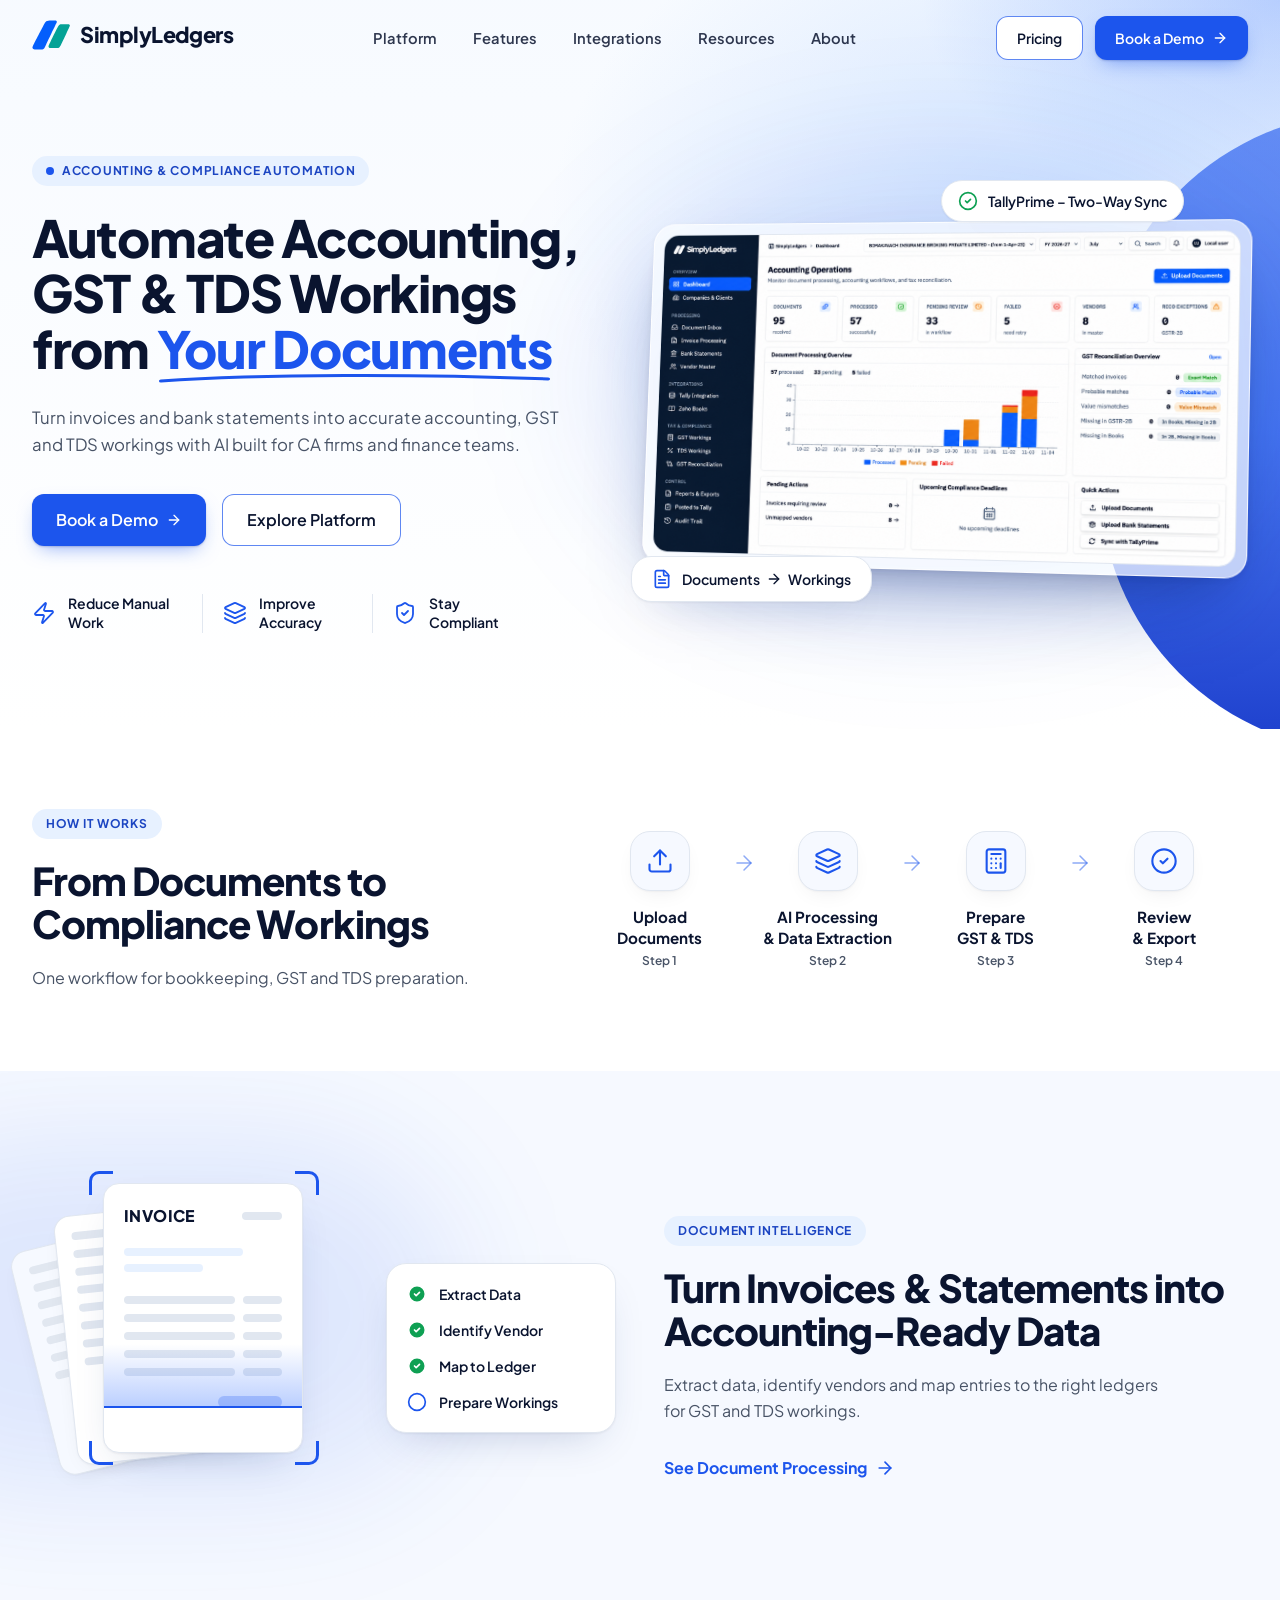
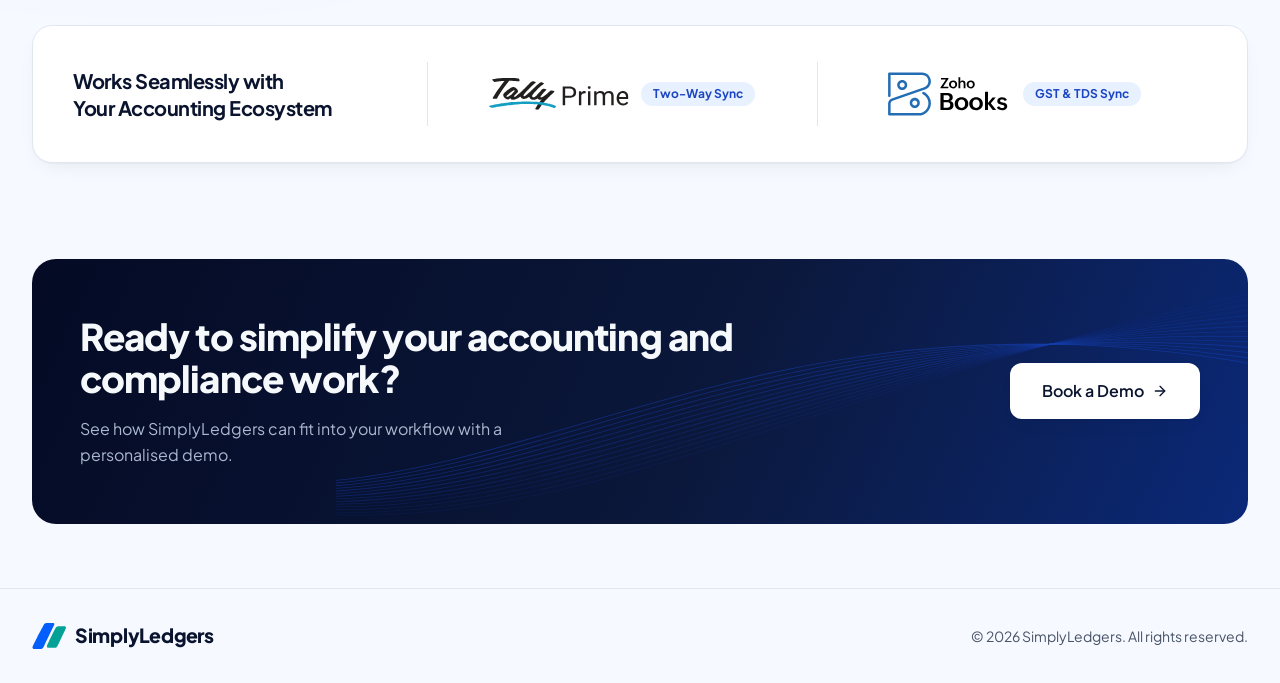
==== commit f999b2db: "Zoho Books is live: GST and TDS workings, no longer coming soon Co-Authored-By: Claude Opus 5.5 <nor" ====
--- a/index.html
+++ b/index.html
@@ -1,7 +1,7 @@
 <!DOCTYPE html>
 <html lang="en" data-tsd-source="/src/routes/__root.tsx:119:5"><head><meta charset="utf-8"><meta name="viewport" content="width=device-width, initial-scale=1"><link rel="stylesheet" href="https://fonts.googleapis.com/css2?family=Plus+Jakarta+Sans:wght@400;500;600;700;800&amp;display=swap" data-precedence="default"><link rel="stylesheet" href="styles.css" data-precedence="default"><title>SimplyLedgers — Automate Accounting, GST &amp; TDS Workings</title><meta name="description" content="Turn invoices, bank statements and financial documents into accurate accounting, GST and TDS workings. Built for CA firms and finance teams."><meta property="og:title" content="SimplyLedgers — Automate Accounting, GST &amp; TDS Workings"><meta property="og:description" content="Turn invoices, bank statements and financial documents into accurate accounting, GST and TDS workings. Built for CA firms and finance teams."><meta property="og:type" content="website"><meta name="twitter:card" content="summary_large_image"><link rel="preconnect" href="https://fonts.googleapis.com"><link rel="preconnect" href="https://fonts.gstatic.com" crossorigin="anonymous">
 
-<meta name="twitter:title" content="SimplyLedgers — Automate Accounting, GST &amp;amp; TDS Workings"><meta name="twitter:description" content="Turn invoices, bank statements and financial documents into accurate accounting, GST and TDS workings. Built for CA firms and finance teams."><meta property="og:image" content="https://simplyledgers.com/og-image.png"><meta name="twitter:image" content="https://simplyledgers.com/og-image.png"><link rel="icon" href="/favicon.ico" sizes="48x48"><link rel="icon" href="/favicon.svg" type="image/svg+xml"><link rel="icon" href="/favicon-192.png" type="image/png" sizes="192x192"><link rel="apple-touch-icon" href="/favicon-192.png"></head><body style=""><!--$--><div class="min-h-screen bg-background"><header class="fixed inset-x-0 top-0 z-50 transition-all duration-300 border-b border-transparent bg-transparent"><div class="mx-auto grid h-[76px] max-w-7xl grid-cols-[minmax(0,1fr)_auto] items-center gap-6 px-5 sm:px-8 lg:flex lg:justify-between"><a class="min-w-0 shrink-0 active" aria-label="SimplyLedgers home" href="index.html" data-status="active" aria-current="page"><span class="inline-flex items-center gap-2.5"><svg viewBox="568 362 406 318" aria-hidden="true" class="w-auto shrink-0 h-7 sm:h-[30px]"><g transform="translate(0 1024) scale(0.1 -0.1)"><path class="fill-brand-blue" d="M7410 6550 c-183 -8 -265 -61 -358 -233 -22 -40 -61 -110 -87 -157 -26 -47 -70 -128 -97 -180 -27 -52 -53 -99 -57 -105 -5 -5 -35 -62 -68 -125 -33 -63 -116 -221 -183 -350 -68 -129 -188 -361 -267 -515 -587 -1148 -596 -1169 -520 -1284 67 -101 66 -101 567 -101 633 0 586 -30 840 530 66 144 146 314 318 670 43 91 104 217 134 280 31 63 72 149 91 190 32 69 213 438 408 835 43 88 102 205 131 260 75 143 71 227 -13 270 -33 17 -571 27 -839 15z"></path><path class="fill-brand-teal" d="M8697 6159 c-66 -15 -132 -56 -183 -112 -48 -52 -305 -552 -637 -1237 -52 -107 -154 -316 -226 -464 -72 -148 -131 -271 -131 -273 0 -2 -20 -45 -45 -95 -76 -155 -58 -259 55 -319 44 -23 868 -22 943 1 155 48 183 93 519 830 56 122 140 305 181 390 24 52 97 208 162 345 65 138 171 360 236 494 141 289 147 319 83 391 -21 23 -51 44 -72 50 -46 12 -831 12 -885 -1z"></path></g></svg><span class="text-[1.25rem] font-extrabold leading-none tracking-tight sm:text-[1.35rem] text-foreground">SimplyLedgers</span></span></a><nav aria-label="Main" class="hidden items-center gap-1 lg:flex"><a class="group relative rounded-md px-4 py-2 text-[0.92rem] font-semibold text-foreground/85 transition-colors hover:text-primary" href="platform.html">Platform<span class="absolute inset-x-4 -bottom-0.5 h-0.5 origin-left scale-x-0 rounded-full bg-primary transition-transform duration-300 group-hover:scale-x-100"></span></a><a class="group relative rounded-md px-4 py-2 text-[0.92rem] font-semibold text-foreground/85 transition-colors hover:text-primary" href="features.html">Features<span class="absolute inset-x-4 -bottom-0.5 h-0.5 origin-left scale-x-0 rounded-full bg-primary transition-transform duration-300 group-hover:scale-x-100"></span></a><a class="group relative rounded-md px-4 py-2 text-[0.92rem] font-semibold text-foreground/85 transition-colors hover:text-primary" href="integrations.html">Integrations<span class="absolute inset-x-4 -bottom-0.5 h-0.5 origin-left scale-x-0 rounded-full bg-primary transition-transform duration-300 group-hover:scale-x-100"></span></a><a class="group relative rounded-md px-4 py-2 text-[0.92rem] font-semibold text-foreground/85 transition-colors hover:text-primary" href="resources.html">Resources<span class="absolute inset-x-4 -bottom-0.5 h-0.5 origin-left scale-x-0 rounded-full bg-primary transition-transform duration-300 group-hover:scale-x-100"></span></a><a class="group relative rounded-md px-4 py-2 text-[0.92rem] font-semibold text-foreground/85 transition-colors hover:text-primary" href="about.html">About<span class="absolute inset-x-4 -bottom-0.5 h-0.5 origin-left scale-x-0 rounded-full bg-primary transition-transform duration-300 group-hover:scale-x-100"></span></a></nav><div class="hidden items-center gap-3 lg:flex"><a class="inline-flex items-center justify-center gap-2 whitespace-nowrap text-sm cursor-pointer focus-visible:outline-none focus-visible:ring-1 focus-visible:ring-ring disabled:pointer-events-none disabled:opacity-50 disabled:cursor-not-allowed [&amp;_svg]:pointer-events-none [&amp;_svg]:size-4 [&amp;_svg]:shrink-0 border border-primary/70 bg-background text-foreground font-semibold transition-all duration-300 hover:border-primary hover:bg-secondary hover:-translate-y-px py-2 h-11 rounded-lg px-5" href="pricing.html">Pricing</a><a class="inline-flex items-center justify-center gap-2 whitespace-nowrap text-sm cursor-pointer focus-visible:outline-none focus-visible:ring-1 focus-visible:ring-ring disabled:pointer-events-none disabled:opacity-50 disabled:cursor-not-allowed [&amp;_svg]:pointer-events-none [&amp;_svg]:size-4 [&amp;_svg]:shrink-0 bg-primary text-primary-foreground font-semibold shadow-button transition-all duration-300 hover:bg-primary-deep hover:-translate-y-px [&amp;_svg]:transition-transform hover:[&amp;_svg]:translate-x-0.5 py-2 h-11 rounded-lg px-5" href="book-demo.html">Book a Demo <svg xmlns="http://www.w3.org/2000/svg" width="24" height="24" viewBox="0 0 24 24" fill="none" stroke="currentColor" stroke-width="2" stroke-linecap="round" stroke-linejoin="round" class="lucide lucide-arrow-right" aria-hidden="true"><path d="M5 12h14"></path><path d="m12 5 7 7-7 7"></path></svg></a></div><button class="inline-flex items-center justify-center gap-2 whitespace-nowrap rounded-md text-sm font-medium cursor-pointer transition-colors focus-visible:outline-none focus-visible:ring-1 focus-visible:ring-ring disabled:pointer-events-none disabled:opacity-50 disabled:cursor-not-allowed [&amp;_svg]:pointer-events-none [&amp;_svg]:size-4 [&amp;_svg]:shrink-0 hover:bg-accent hover:text-accent-foreground h-9 w-9 shrink-0 lg:hidden" aria-label="Open menu" type="button" aria-haspopup="dialog" aria-expanded="false" data-state="closed"><svg xmlns="http://www.w3.org/2000/svg" width="24" height="24" viewBox="0 0 24 24" fill="none" stroke="currentColor" stroke-width="2" stroke-linecap="round" stroke-linejoin="round" class="lucide lucide-menu size-5!" aria-hidden="true"><path d="M4 5h16"></path><path d="M4 12h16"></path><path d="M4 19h16"></path></svg></button></div></header><main><section id="platform" class="relative overflow-hidden bg-hero pt-[76px]"><div aria-hidden="true" class="pointer-events-none absolute -right-[360px] top-28 hidden h-[640px] w-[540px] rounded-full bg-gradient-to-b from-primary/60 via-primary/80 to-primary-deep lg:block"></div><div class="mx-auto grid max-w-7xl items-center gap-16 px-5 pb-24 pt-14 sm:px-8 md:pt-20 lg:grid-cols-[minmax(0,0.95fr)_minmax(0,1.05fr)] lg:gap-10 lg:pb-24"><div class="min-w-0"><div class="reveal is-visible" style="--reveal-delay:0ms"><span class="eyebrow"><span class="size-2 rounded-full bg-primary"></span>Accounting &amp; Compliance Automation</span></div><div class="reveal is-visible" style="--reveal-delay:80ms"><h1 class="mt-6 text-[2.4rem] font-extrabold leading-[1.08] text-foreground sm:text-5xl lg:text-[2.85rem] xl:text-[3.2rem]">Automate Accounting,<br class="hidden lg:block"> GST &amp; TDS Workings<br class="hidden lg:block"> from<!-- --> <span class="relative inline-block text-primary">Your Documents<svg aria-hidden="true" viewBox="0 0 300 12" preserveAspectRatio="none" class="absolute -bottom-2 left-0 h-3 w-full"><path d="M3 9 C 80 2, 200 2, 297 7" fill="none" stroke="currentColor" stroke-width="3" stroke-linecap="round" pathLength="1" stroke-dasharray="1" style="animation:draw-line 1.2s 0.6s cubic-bezier(0.22,1,0.36,1) both"></path></svg></span></h1></div><div class="reveal is-visible" style="--reveal-delay:160ms"><p class="mt-7 max-w-xl text-[1.05rem] leading-relaxed text-muted-foreground">Turn invoices and bank statements into accurate accounting, GST and TDS workings with AI built for CA firms and finance teams.</p></div><div class="reveal mt-9 flex flex-wrap gap-4 is-visible" style="--reveal-delay:240ms"><a class="inline-flex items-center justify-center gap-2 whitespace-nowrap cursor-pointer focus-visible:outline-none focus-visible:ring-1 focus-visible:ring-ring disabled:pointer-events-none disabled:opacity-50 disabled:cursor-not-allowed [&amp;_svg]:pointer-events-none [&amp;_svg]:size-4 [&amp;_svg]:shrink-0 bg-primary text-primary-foreground font-semibold shadow-button transition-all duration-300 hover:bg-primary-deep hover:-translate-y-px [&amp;_svg]:transition-transform hover:[&amp;_svg]:translate-x-0.5 h-[52px] rounded-lg px-6 text-base" href="book-demo.html">Book a Demo <svg xmlns="http://www.w3.org/2000/svg" width="24" height="24" viewBox="0 0 24 24" fill="none" stroke="currentColor" stroke-width="2" stroke-linecap="round" stroke-linejoin="round" class="lucide lucide-arrow-right" aria-hidden="true"><path d="M5 12h14"></path><path d="m12 5 7 7-7 7"></path></svg></a><a class="inline-flex items-center justify-center gap-2 whitespace-nowrap cursor-pointer focus-visible:outline-none focus-visible:ring-1 focus-visible:ring-ring disabled:pointer-events-none disabled:opacity-50 disabled:cursor-not-allowed [&amp;_svg]:pointer-events-none [&amp;_svg]:size-4 [&amp;_svg]:shrink-0 border border-primary/70 bg-background text-foreground font-semibold transition-all duration-300 hover:border-primary hover:bg-secondary hover:-translate-y-px h-[52px] rounded-lg px-6 text-base" href="platform.html">Explore Platform</a></div><div class="reveal is-visible" style="--reveal-delay:320ms"><ul class="mt-12 grid max-w-lg grid-cols-3 divide-x divide-border"><li class="flex flex-col items-start gap-2 px-3 first:pl-0 sm:flex-row sm:items-center sm:gap-3 sm:px-5"><svg xmlns="http://www.w3.org/2000/svg" width="24" height="24" viewBox="0 0 24 24" fill="none" stroke="currentColor" stroke-width="1.8" stroke-linecap="round" stroke-linejoin="round" class="lucide lucide-zap size-6 shrink-0 text-primary" aria-hidden="true"><path d="M4 14a1 1 0 0 1-.78-1.63l9.9-10.2a.5.5 0 0 1 .86.46l-1.92 6.02A1 1 0 0 0 13 10h7a1 1 0 0 1 .78 1.63l-9.9 10.2a.5.5 0 0 1-.86-.46l1.92-6.02A1 1 0 0 0 11 14z"></path></svg><span class="text-[0.82rem] font-semibold leading-snug text-foreground sm:text-sm">Reduce Manual Work</span></li><li class="flex flex-col items-start gap-2 px-3 first:pl-0 sm:flex-row sm:items-center sm:gap-3 sm:px-5"><svg xmlns="http://www.w3.org/2000/svg" width="24" height="24" viewBox="0 0 24 24" fill="none" stroke="currentColor" stroke-width="1.8" stroke-linecap="round" stroke-linejoin="round" class="lucide lucide-layers size-6 shrink-0 text-primary" aria-hidden="true"><path d="M12.83 2.18a2 2 0 0 0-1.66 0L2.6 6.08a1 1 0 0 0 0 1.83l8.58 3.91a2 2 0 0 0 1.66 0l8.58-3.9a1 1 0 0 0 0-1.83z"></path><path d="M2 12a1 1 0 0 0 .58.91l8.6 3.91a2 2 0 0 0 1.65 0l8.58-3.9A1 1 0 0 0 22 12"></path><path d="M2 17a1 1 0 0 0 .58.91l8.6 3.91a2 2 0 0 0 1.65 0l8.58-3.9A1 1 0 0 0 22 17"></path></svg><span class="text-[0.82rem] font-semibold leading-snug text-foreground sm:text-sm">Improve Accuracy</span></li><li class="flex flex-col items-start gap-2 px-3 first:pl-0 sm:flex-row sm:items-center sm:gap-3 sm:px-5"><svg xmlns="http://www.w3.org/2000/svg" width="24" height="24" viewBox="0 0 24 24" fill="none" stroke="currentColor" stroke-width="1.8" stroke-linecap="round" stroke-linejoin="round" class="lucide lucide-shield-check size-6 shrink-0 text-primary" aria-hidden="true"><path d="M20 13c0 5-3.5 7.5-7.66 8.95a1 1 0 0 1-.67-.01C7.5 20.5 4 18 4 13V6a1 1 0 0 1 1-1c2 0 4.5-1.2 6.24-2.72a1.17 1.17 0 0 1 1.52 0C14.51 3.81 17 5 19 5a1 1 0 0 1 1 1z"></path><path d="m9 12 2 2 4-4"></path></svg><span class="text-[0.82rem] font-semibold leading-snug text-foreground sm:text-sm">Stay Compliant</span></li></ul></div></div><div class="reveal min-w-0 2xl:-mr-20 is-visible" style="--reveal-delay:200ms"><div class="relative"><div aria-hidden="true" class="absolute -inset-x-10 -top-16 -bottom-10 -z-10 rounded-[48%] bg-primary/10 blur-3xl"></div><div class="perspective-stage"><div class="lg:frame-tilt rounded-[22px] border border-background/80 bg-background/70 p-2 shadow-frame ring-1 ring-primary/10 backdrop-blur sm:p-2.5"><div class="overflow-hidden rounded-[16px] border border-border bg-background"><img src="simplyledgers-dashboard.png" alt="SimplyLedgers Accounting Operations dashboard" width="1693" height="929" class="block h-auto w-full" loading="eager" fetchpriority="high" decoding="async"></div></div></div><div class="animate-float-soft absolute -top-7 right-4 hidden items-center gap-2.5 rounded-full border border-border bg-background px-4 py-2.5 shadow-card sm:flex lg:-top-10 lg:right-16"><svg xmlns="http://www.w3.org/2000/svg" width="24" height="24" viewBox="0 0 24 24" fill="none" stroke="currentColor" stroke-width="2" stroke-linecap="round" stroke-linejoin="round" class="lucide lucide-circle-check size-5 text-success" aria-hidden="true"><circle cx="12" cy="12" r="10"></circle><path d="m9 12 2 2 4-4"></path></svg><span class="text-sm font-semibold text-foreground">TallyPrime – Two-Way Sync</span></div><div class="animate-float-soft absolute -bottom-8 left-0 hidden items-center gap-2.5 rounded-2xl border border-border bg-background px-5 py-3 shadow-card sm:flex" style="animation-delay:1.5s"><svg xmlns="http://www.w3.org/2000/svg" width="24" height="24" viewBox="0 0 24 24" fill="none" stroke="currentColor" stroke-width="2" stroke-linecap="round" stroke-linejoin="round" class="lucide lucide-file-text size-5 text-primary" aria-hidden="true"><path d="M6 22a2 2 0 0 1-2-2V4a2 2 0 0 1 2-2h8a2.4 2.4 0 0 1 1.704.706l3.588 3.588A2.4 2.4 0 0 1 20 8v12a2 2 0 0 1-2 2z"></path><path d="M14 2v5a1 1 0 0 0 1 1h5"></path><path d="M10 9H8"></path><path d="M16 13H8"></path><path d="M16 17H8"></path></svg><span class="flex items-center gap-1.5 text-sm font-semibold text-foreground">Documents <svg xmlns="http://www.w3.org/2000/svg" width="24" height="24" viewBox="0 0 24 24" fill="none" stroke="currentColor" stroke-width="2" stroke-linecap="round" stroke-linejoin="round" class="lucide lucide-arrow-right size-4" aria-hidden="true"><path d="M5 12h14"></path><path d="m12 5 7 7-7 7"></path></svg> Workings</span></div></div></div></div></section><section id="how-it-works" class="relative bg-background py-16 lg:py-20"><div class="mx-auto grid max-w-7xl items-center gap-14 px-5 sm:px-8 lg:grid-cols-[minmax(0,0.85fr)_minmax(0,1.15fr)] lg:gap-12"><div class="min-w-0"><div class="reveal is-visible" style="--reveal-delay:0ms"><span class="eyebrow">How it works</span></div><div class="reveal is-visible" style="--reveal-delay:80ms"><h2 class="mt-5 text-3xl font-extrabold leading-[1.12] text-foreground sm:text-[2.4rem]">From Documents to Compliance Workings</h2></div><div class="reveal is-visible" style="--reveal-delay:160ms"><p class="mt-5 max-w-md text-base leading-relaxed text-muted-foreground">One workflow for bookkeeping, GST and TDS preparation.</p></div></div><ol class="grid min-w-0 grid-cols-2 gap-x-4 gap-y-10 sm:grid-cols-4 sm:gap-0"><li class="reveal relative flex flex-col items-center text-center is-visible" style="--reveal-delay:0ms"><svg xmlns="http://www.w3.org/2000/svg" width="24" height="24" viewBox="0 0 24 24" fill="none" stroke="currentColor" stroke-width="1.5" stroke-linecap="round" stroke-linejoin="round" class="lucide lucide-arrow-right absolute right-0 top-5 hidden size-6 translate-x-1/2 text-primary/50 sm:block" aria-hidden="true"><path d="M5 12h14"></path><path d="m12 5 7 7-7 7"></path></svg><span class="group grid size-[60px] place-items-center rounded-2xl border border-border bg-surface text-primary shadow-soft transition-all duration-300 hover:-translate-y-1 hover:border-primary/30 hover:bg-secondary"><svg xmlns="http://www.w3.org/2000/svg" width="24" height="24" viewBox="0 0 24 24" fill="none" stroke="currentColor" stroke-width="1.8" stroke-linecap="round" stroke-linejoin="round" class="lucide lucide-upload size-7" aria-hidden="true"><path d="M12 3v12"></path><path d="m17 8-5-5-5 5"></path><path d="M21 15v4a2 2 0 0 1-2 2H5a2 2 0 0 1-2-2v-4"></path></svg></span><span class="mt-4 text-[0.95rem] font-bold leading-snug text-foreground">Upload<br>Documents</span><span class="mt-1 text-xs font-semibold text-muted-foreground">Step <!-- -->1</span></li><li class="reveal relative flex flex-col items-center text-center is-visible" style="--reveal-delay:110ms"><svg xmlns="http://www.w3.org/2000/svg" width="24" height="24" viewBox="0 0 24 24" fill="none" stroke="currentColor" stroke-width="1.5" stroke-linecap="round" stroke-linejoin="round" class="lucide lucide-arrow-right absolute right-0 top-5 hidden size-6 translate-x-1/2 text-primary/50 sm:block" aria-hidden="true"><path d="M5 12h14"></path><path d="m12 5 7 7-7 7"></path></svg><span class="group grid size-[60px] place-items-center rounded-2xl border border-border bg-surface text-primary shadow-soft transition-all duration-300 hover:-translate-y-1 hover:border-primary/30 hover:bg-secondary"><svg xmlns="http://www.w3.org/2000/svg" width="24" height="24" viewBox="0 0 24 24" fill="none" stroke="currentColor" stroke-width="1.8" stroke-linecap="round" stroke-linejoin="round" class="lucide lucide-layers size-7" aria-hidden="true"><path d="M12.83 2.18a2 2 0 0 0-1.66 0L2.6 6.08a1 1 0 0 0 0 1.83l8.58 3.91a2 2 0 0 0 1.66 0l8.58-3.9a1 1 0 0 0 0-1.83z"></path><path d="M2 12a1 1 0 0 0 .58.91l8.6 3.91a2 2 0 0 0 1.65 0l8.58-3.9A1 1 0 0 0 22 12"></path><path d="M2 17a1 1 0 0 0 .58.91l8.6 3.91a2 2 0 0 0 1.65 0l8.58-3.9A1 1 0 0 0 22 17"></path></svg></span><span class="mt-4 text-[0.95rem] font-bold leading-snug text-foreground">AI Processing<br>&amp; Data Extraction</span><span class="mt-1 text-xs font-semibold text-muted-foreground">Step <!-- -->2</span></li><li class="reveal relative flex flex-col items-center text-center is-visible" style="--reveal-delay:220ms"><svg xmlns="http://www.w3.org/2000/svg" width="24" height="24" viewBox="0 0 24 24" fill="none" stroke="currentColor" stroke-width="1.5" stroke-linecap="round" stroke-linejoin="round" class="lucide lucide-arrow-right absolute right-0 top-5 hidden size-6 translate-x-1/2 text-primary/50 sm:block" aria-hidden="true"><path d="M5 12h14"></path><path d="m12 5 7 7-7 7"></path></svg><span class="group grid size-[60px] place-items-center rounded-2xl border border-border bg-surface text-primary shadow-soft transition-all duration-300 hover:-translate-y-1 hover:border-primary/30 hover:bg-secondary"><svg xmlns="http://www.w3.org/2000/svg" width="24" height="24" viewBox="0 0 24 24" fill="none" stroke="currentColor" stroke-width="1.8" stroke-linecap="round" stroke-linejoin="round" class="lucide lucide-calculator size-7" aria-hidden="true"><rect width="16" height="20" x="4" y="2" rx="2"></rect><line x1="8" x2="16" y1="6" y2="6"></line><line x1="16" x2="16" y1="14" y2="18"></line><path d="M16 10h.01"></path><path d="M12 10h.01"></path><path d="M8 10h.01"></path><path d="M12 14h.01"></path><path d="M8 14h.01"></path><path d="M12 18h.01"></path><path d="M8 18h.01"></path></svg></span><span class="mt-4 text-[0.95rem] font-bold leading-snug text-foreground">Prepare<br>GST &amp; TDS</span><span class="mt-1 text-xs font-semibold text-muted-foreground">Step <!-- -->3</span></li><li class="reveal relative flex flex-col items-center text-center is-visible" style="--reveal-delay:330ms"><span class="group grid size-[60px] place-items-center rounded-2xl border border-border bg-surface text-primary shadow-soft transition-all duration-300 hover:-translate-y-1 hover:border-primary/30 hover:bg-secondary"><svg xmlns="http://www.w3.org/2000/svg" width="24" height="24" viewBox="0 0 24 24" fill="none" stroke="currentColor" stroke-width="1.8" stroke-linecap="round" stroke-linejoin="round" class="lucide lucide-circle-check size-7" aria-hidden="true"><circle cx="12" cy="12" r="10"></circle><path d="m9 12 2 2 4-4"></path></svg></span><span class="mt-4 text-[0.95rem] font-bold leading-snug text-foreground">Review<br>&amp; Export</span><span class="mt-1 text-xs font-semibold text-muted-foreground">Step <!-- -->4</span></li></ol></div></section><section id="document-intelligence" class="relative overflow-hidden bg-surface py-20 lg:py-28"><div aria-hidden="true" class="pointer-events-none absolute -left-40 top-16 h-[360px] w-[620px] rounded-full bg-primary/10 blur-3xl"></div><div class="relative mx-auto grid max-w-7xl items-center gap-16 px-5 sm:px-8 lg:grid-cols-2 lg:gap-12"><div class="reveal flex min-w-0 flex-col items-center gap-8 sm:flex-row sm:items-center sm:justify-center is-visible" style="--reveal-delay:0ms"><div class="relative mx-auto h-[300px] w-full max-w-[320px] sm:h-[330px]"><div class="absolute left-0 top-12 h-[230px] w-[170px] -rotate-[14deg] rounded-xl border border-border bg-surface p-4 shadow-soft"><div class="space-y-2.5"><div class="flex gap-2"><span class="h-2 flex-1 rounded-full bg-border"></span><span class="h-2 w-1/4 rounded-full bg-border"></span></div><div class="flex gap-2"><span class="h-2 flex-1 rounded-full bg-border"></span><span class="h-2 w-1/4 rounded-full bg-border"></span></div><div class="flex gap-2"><span class="h-2 flex-1 rounded-full bg-border"></span><span class="h-2 w-1/4 rounded-full bg-border"></span></div><div class="flex gap-2"><span class="h-2 flex-1 rounded-full bg-border"></span><span class="h-2 w-1/4 rounded-full bg-border"></span></div><div class="flex gap-2"><span class="h-2 flex-1 rounded-full bg-border"></span><span class="h-2 w-1/4 rounded-full bg-border"></span></div><div class="flex gap-2"><span class="h-2 flex-1 rounded-full bg-border"></span><span class="h-2 w-1/4 rounded-full bg-border"></span></div><div class="flex gap-2"><span class="h-2 flex-1 rounded-full bg-border"></span><span class="h-2 w-1/4 rounded-full bg-border"></span></div></div></div><div class="absolute left-8 top-6 h-[250px] w-[185px] -rotate-[6deg] rounded-xl border border-border bg-background p-4 shadow-soft"><div class="space-y-2.5"><div class="flex gap-2"><span class="h-2 flex-1 rounded-full bg-border"></span><span class="h-2 w-1/4 rounded-full bg-border"></span></div><div class="flex gap-2"><span class="h-2 flex-1 rounded-full bg-border"></span><span class="h-2 w-1/4 rounded-full bg-border"></span></div><div class="flex gap-2"><span class="h-2 flex-1 rounded-full bg-border"></span><span class="h-2 w-1/4 rounded-full bg-border"></span></div><div class="flex gap-2"><span class="h-2 flex-1 rounded-full bg-border"></span><span class="h-2 w-1/4 rounded-full bg-border"></span></div><div class="flex gap-2"><span class="h-2 flex-1 rounded-full bg-border"></span><span class="h-2 w-1/4 rounded-full bg-border"></span></div><div class="flex gap-2"><span class="h-2 flex-1 rounded-full bg-border"></span><span class="h-2 w-1/4 rounded-full bg-border"></span></div><div class="flex gap-2"><span class="h-2 flex-1 rounded-full bg-border"></span><span class="h-2 w-1/4 rounded-full bg-border"></span></div><div class="flex gap-2"><span class="h-2 flex-1 rounded-full bg-border"></span><span class="h-2 w-1/4 rounded-full bg-border"></span></div></div></div><div class="absolute left-[70px] top-0 h-[270px] w-[200px] overflow-hidden rounded-xl border border-border bg-background p-5 shadow-card"><div class="flex items-center justify-between"><span class="text-base font-extrabold tracking-wide text-foreground">INVOICE</span><span class="h-2 w-10 rounded-full bg-border"></span></div><div class="mt-5 space-y-2"><span class="block h-2 w-3/4 rounded-full bg-secondary"></span><span class="block h-2 w-1/2 rounded-full bg-secondary"></span></div><div class="mt-6"><div class="space-y-2.5"><div class="flex gap-2"><span class="h-2 flex-1 rounded-full bg-border"></span><span class="h-2 w-1/4 rounded-full bg-border"></span></div><div class="flex gap-2"><span class="h-2 flex-1 rounded-full bg-border"></span><span class="h-2 w-1/4 rounded-full bg-border"></span></div><div class="flex gap-2"><span class="h-2 flex-1 rounded-full bg-border"></span><span class="h-2 w-1/4 rounded-full bg-border"></span></div><div class="flex gap-2"><span class="h-2 flex-1 rounded-full bg-border"></span><span class="h-2 w-1/4 rounded-full bg-border"></span></div><div class="flex gap-2"><span class="h-2 flex-1 rounded-full bg-border"></span><span class="h-2 w-1/4 rounded-full bg-border"></span></div></div></div><div class="mt-5 flex justify-end"><span class="h-3 w-16 rounded-full bg-primary/25"></span></div><div class="animate-scan absolute inset-x-0 h-16 -translate-y-full" style="background:var(--gradient-scan)"><span class="absolute inset-x-0 bottom-0 h-0.5 bg-primary"></span></div></div><span aria-hidden="true" class="absolute left-[56px] -top-3 size-6 rounded-tl-md border-l-[3px] border-t-[3px] border-primary"></span><span aria-hidden="true" class="absolute left-[262px] -top-3 size-6 rounded-tr-md border-r-[3px] border-t-[3px] border-primary"></span><span aria-hidden="true" class="absolute left-[56px] top-[258px] size-6 rounded-bl-md border-b-[3px] border-l-[3px] border-primary"></span><span aria-hidden="true" class="absolute left-[262px] top-[258px] size-6 rounded-br-md border-b-[3px] border-r-[3px] border-primary"></span></div><ul class="w-full max-w-[230px] shrink-0 space-y-4 rounded-2xl border border-border bg-background p-5 shadow-card"><li class="reveal flex items-center gap-3 is-visible" style="--reveal-delay:300ms"><svg xmlns="http://www.w3.org/2000/svg" width="24" height="24" viewBox="0 0 24 24" fill="none" stroke="currentColor" stroke-width="2" stroke-linecap="round" stroke-linejoin="round" class="lucide lucide-circle-check size-5 shrink-0 fill-success text-background" aria-hidden="true"><circle cx="12" cy="12" r="10"></circle><path d="m9 12 2 2 4-4"></path></svg><span class="text-sm font-semibold text-foreground">Extract Data</span></li><li class="reveal flex items-center gap-3 is-visible" style="--reveal-delay:480ms"><svg xmlns="http://www.w3.org/2000/svg" width="24" height="24" viewBox="0 0 24 24" fill="none" stroke="currentColor" stroke-width="2" stroke-linecap="round" stroke-linejoin="round" class="lucide lucide-circle-check size-5 shrink-0 fill-success text-background" aria-hidden="true"><circle cx="12" cy="12" r="10"></circle><path d="m9 12 2 2 4-4"></path></svg><span class="text-sm font-semibold text-foreground">Identify Vendor</span></li><li class="reveal flex items-center gap-3 is-visible" style="--reveal-delay:660ms"><svg xmlns="http://www.w3.org/2000/svg" width="24" height="24" viewBox="0 0 24 24" fill="none" stroke="currentColor" stroke-width="2" stroke-linecap="round" stroke-linejoin="round" class="lucide lucide-circle-check size-5 shrink-0 fill-success text-background" aria-hidden="true"><circle cx="12" cy="12" r="10"></circle><path d="m9 12 2 2 4-4"></path></svg><span class="text-sm font-semibold text-foreground">Map to Ledger</span></li><li class="reveal flex items-center gap-3 is-visible" style="--reveal-delay:840ms"><svg xmlns="http://www.w3.org/2000/svg" width="24" height="24" viewBox="0 0 24 24" fill="none" stroke="currentColor" stroke-width="2" stroke-linecap="round" stroke-linejoin="round" class="lucide lucide-circle size-5 shrink-0 text-primary" aria-hidden="true"><circle cx="12" cy="12" r="10"></circle></svg><span class="text-sm font-semibold text-foreground">Prepare Workings</span></li></ul></div><div class="min-w-0"><div class="reveal is-visible" style="--reveal-delay:0ms"><span class="eyebrow">Document intelligence</span></div><div class="reveal is-visible" style="--reveal-delay:80ms"><h2 class="mt-5 text-3xl font-extrabold leading-[1.12] text-foreground sm:text-[2.4rem]">Turn Invoices &amp; Statements into Accounting-Ready Data</h2></div><div class="reveal is-visible" style="--reveal-delay:160ms"><p class="mt-5 max-w-lg text-base leading-relaxed text-muted-foreground">Extract data, identify vendors and map entries to the right ledgers for GST and TDS workings.</p></div><div class="reveal is-visible" style="--reveal-delay:240ms"><a class="group mt-8 inline-flex items-center gap-2 text-base font-bold text-primary transition-colors hover:text-primary-deep" href="platform.html#document-intelligence">See Document Processing<svg xmlns="http://www.w3.org/2000/svg" width="24" height="24" viewBox="0 0 24 24" fill="none" stroke="currentColor" stroke-width="2" stroke-linecap="round" stroke-linejoin="round" class="lucide lucide-arrow-right size-5 transition-transform duration-300 group-hover:translate-x-1" aria-hidden="true"><path d="M5 12h14"></path><path d="m12 5 7 7-7 7"></path></svg></a></div></div></div></section><section id="integrations" class="bg-surface pb-20 lg:pb-24"><div class="mx-auto max-w-7xl px-5 sm:px-8"><div class="reveal grid items-center gap-8 rounded-2xl border border-border bg-background px-6 py-8 shadow-soft sm:px-10 md:grid-cols-[minmax(0,1fr)_auto_minmax(0,1.1fr)_auto_minmax(0,1.1fr)] md:gap-0 md:py-9 is-visible" style="--reveal-delay:0ms"><h2 class="text-xl font-bold leading-snug text-foreground md:pr-8">Works Seamlessly with<br class="hidden sm:block"> Your Accounting Ecosystem</h2><span aria-hidden="true" class="hidden h-16 w-px bg-border md:block"></span><div class="flex flex-wrap items-center gap-3 md:justify-center md:px-8"><img src="logos/tallyprime-logo.svg" alt="TallyPrime" class="h-8 w-auto shrink-0"><span class="rounded-full bg-secondary px-3 py-1 text-xs font-bold text-secondary-foreground">Two-Way Sync</span></div><span aria-hidden="true" class="hidden h-16 w-px bg-border md:block"></span><div class="flex flex-wrap items-center gap-3 md:justify-center md:px-8"><img src="logos/zoho-books-logo.svg" alt="Zoho Books" class="h-11 w-auto shrink-0"><span class="rounded-full bg-warning-soft px-3 py-1 text-xs font-bold text-warning">Coming Soon</span></div></div></div></section><section id="book-demo" class="bg-surface pb-16"><div class="mx-auto max-w-7xl px-5 sm:px-8"><div class="reveal relative overflow-hidden rounded-3xl bg-cta px-7 py-12 sm:px-12 md:py-14 is-visible" style="--reveal-delay:0ms"><svg aria-hidden="true" viewBox="0 0 800 300" preserveAspectRatio="none" class="pointer-events-none absolute inset-y-0 right-0 h-full w-full opacity-60 md:w-3/4"><path d="M0 290 C 220 300, 420 150, 800 40" fill="none" class="stroke-primary" stroke-opacity="0.15" stroke-width="1"></path><path d="M0 287 C 220 294, 420 141, 800 46" fill="none" class="stroke-primary" stroke-opacity="0.185" stroke-width="1"></path><path d="M0 284 C 220 288, 420 132, 800 52" fill="none" class="stroke-primary" stroke-opacity="0.22" stroke-width="1"></path><path d="M0 281 C 220 282, 420 123, 800 58" fill="none" class="stroke-primary" stroke-opacity="0.255" stroke-width="1"></path><path d="M0 278 C 220 276, 420 114, 800 64" fill="none" class="stroke-primary" stroke-opacity="0.29000000000000004" stroke-width="1"></path><path d="M0 275 C 220 270, 420 105, 800 70" fill="none" class="stroke-primary" stroke-opacity="0.325" stroke-width="1"></path><path d="M0 272 C 220 264, 420 96, 800 76" fill="none" class="stroke-primary" stroke-opacity="0.36" stroke-width="1"></path><path d="M0 269 C 220 258, 420 87, 800 82" fill="none" class="stroke-primary" stroke-opacity="0.395" stroke-width="1"></path><path d="M0 266 C 220 252, 420 78, 800 88" fill="none" class="stroke-primary" stroke-opacity="0.43000000000000005" stroke-width="1"></path><path d="M0 263 C 220 246, 420 69, 800 94" fill="none" class="stroke-primary" stroke-opacity="0.4650000000000001" stroke-width="1"></path><path d="M0 260 C 220 240, 420 60, 800 100" fill="none" class="stroke-primary" stroke-opacity="0.5" stroke-width="1"></path><path d="M0 257 C 220 234, 420 51, 800 106" fill="none" class="stroke-primary" stroke-opacity="0.535" stroke-width="1"></path><path d="M0 254 C 220 228, 420 42, 800 112" fill="none" class="stroke-primary" stroke-opacity="0.5700000000000001" stroke-width="1"></path><path d="M0 251 C 220 222, 420 33, 800 118" fill="none" class="stroke-primary" stroke-opacity="0.6050000000000001" stroke-width="1"></path></svg><div class="relative grid items-center gap-8 md:grid-cols-[minmax(0,1fr)_auto]"><div class="min-w-0"><h2 class="max-w-2xl text-3xl font-extrabold leading-[1.15] text-navy-foreground sm:text-[2.3rem]">Ready to simplify your accounting and compliance work?</h2><p class="mt-4 max-w-lg text-base leading-relaxed text-navy-muted">See how SimplyLedgers can fit into your workflow with a personalised demo.</p></div><a class="inline-flex items-center justify-center gap-2 whitespace-nowrap cursor-pointer focus-visible:outline-none focus-visible:ring-1 focus-visible:ring-ring disabled:pointer-events-none disabled:opacity-50 disabled:cursor-not-allowed [&amp;_svg]:pointer-events-none [&amp;_svg]:size-4 [&amp;_svg]:shrink-0 bg-background text-foreground font-semibold shadow-soft transition-all duration-300 hover:bg-secondary hover:-translate-y-px [&amp;_svg]:transition-transform hover:[&amp;_svg]:translate-x-0.5 rounded-lg text-base h-14 justify-self-start px-8 md:justify-self-end" href="book-demo.html">Book a Demo <svg xmlns="http://www.w3.org/2000/svg" width="24" height="24" viewBox="0 0 24 24" fill="none" stroke="currentColor" stroke-width="2" stroke-linecap="round" stroke-linejoin="round" class="lucide lucide-arrow-right" aria-hidden="true"><path d="M5 12h14"></path><path d="m12 5 7 7-7 7"></path></svg></a></div></div></div></section></main><footer class="border-t border-border bg-surface"><div class="mx-auto flex max-w-7xl flex-col items-start justify-between gap-4 px-5 py-8 sm:flex-row sm:items-center sm:px-8"><span class="inline-flex items-center gap-2.5 scale-90 origin-left"><svg viewBox="568 362 406 318" aria-hidden="true" class="w-auto shrink-0 h-7 sm:h-[30px]"><g transform="translate(0 1024) scale(0.1 -0.1)"><path class="fill-brand-blue" d="M7410 6550 c-183 -8 -265 -61 -358 -233 -22 -40 -61 -110 -87 -157 -26 -47 -70 -128 -97 -180 -27 -52 -53 -99 -57 -105 -5 -5 -35 -62 -68 -125 -33 -63 -116 -221 -183 -350 -68 -129 -188 -361 -267 -515 -587 -1148 -596 -1169 -520 -1284 67 -101 66 -101 567 -101 633 0 586 -30 840 530 66 144 146 314 318 670 43 91 104 217 134 280 31 63 72 149 91 190 32 69 213 438 408 835 43 88 102 205 131 260 75 143 71 227 -13 270 -33 17 -571 27 -839 15z"></path><path class="fill-brand-teal" d="M8697 6159 c-66 -15 -132 -56 -183 -112 -48 -52 -305 -552 -637 -1237 -52 -107 -154 -316 -226 -464 -72 -148 -131 -271 -131 -273 0 -2 -20 -45 -45 -95 -76 -155 -58 -259 55 -319 44 -23 868 -22 943 1 155 48 183 93 519 830 56 122 140 305 181 390 24 52 97 208 162 345 65 138 171 360 236 494 141 289 147 319 83 391 -21 23 -51 44 -72 50 -46 12 -831 12 -885 -1z"></path></g></svg><span class="text-[1.25rem] font-extrabold leading-none tracking-tight sm:text-[1.35rem] text-foreground">SimplyLedgers</span></span><p class="text-sm text-muted-foreground">© <!-- -->2026<!-- --> SimplyLedgers. All rights reserved.</p></div></footer></div><!--/$-->
+<meta name="twitter:title" content="SimplyLedgers — Automate Accounting, GST &amp;amp; TDS Workings"><meta name="twitter:description" content="Turn invoices, bank statements and financial documents into accurate accounting, GST and TDS workings. Built for CA firms and finance teams."><meta property="og:image" content="https://simplyledgers.com/og-image.png"><meta name="twitter:image" content="https://simplyledgers.com/og-image.png"><link rel="icon" href="/favicon.ico" sizes="48x48"><link rel="icon" href="/favicon.svg" type="image/svg+xml"><link rel="icon" href="/favicon-192.png" type="image/png" sizes="192x192"><link rel="apple-touch-icon" href="/favicon-192.png"></head><body style=""><!--$--><div class="min-h-screen bg-background"><header class="fixed inset-x-0 top-0 z-50 transition-all duration-300 border-b border-transparent bg-transparent"><div class="mx-auto grid h-[76px] max-w-7xl grid-cols-[minmax(0,1fr)_auto] items-center gap-6 px-5 sm:px-8 lg:flex lg:justify-between"><a class="min-w-0 shrink-0 active" aria-label="SimplyLedgers home" href="index.html" data-status="active" aria-current="page"><span class="inline-flex items-center gap-2.5"><svg viewBox="568 362 406 318" aria-hidden="true" class="w-auto shrink-0 h-7 sm:h-[30px]"><g transform="translate(0 1024) scale(0.1 -0.1)"><path class="fill-brand-blue" d="M7410 6550 c-183 -8 -265 -61 -358 -233 -22 -40 -61 -110 -87 -157 -26 -47 -70 -128 -97 -180 -27 -52 -53 -99 -57 -105 -5 -5 -35 -62 -68 -125 -33 -63 -116 -221 -183 -350 -68 -129 -188 -361 -267 -515 -587 -1148 -596 -1169 -520 -1284 67 -101 66 -101 567 -101 633 0 586 -30 840 530 66 144 146 314 318 670 43 91 104 217 134 280 31 63 72 149 91 190 32 69 213 438 408 835 43 88 102 205 131 260 75 143 71 227 -13 270 -33 17 -571 27 -839 15z"></path><path class="fill-brand-teal" d="M8697 6159 c-66 -15 -132 -56 -183 -112 -48 -52 -305 -552 -637 -1237 -52 -107 -154 -316 -226 -464 -72 -148 -131 -271 -131 -273 0 -2 -20 -45 -45 -95 -76 -155 -58 -259 55 -319 44 -23 868 -22 943 1 155 48 183 93 519 830 56 122 140 305 181 390 24 52 97 208 162 345 65 138 171 360 236 494 141 289 147 319 83 391 -21 23 -51 44 -72 50 -46 12 -831 12 -885 -1z"></path></g></svg><span class="text-[1.25rem] font-extrabold leading-none tracking-tight sm:text-[1.35rem] text-foreground">SimplyLedgers</span></span></a><nav aria-label="Main" class="hidden items-center gap-1 lg:flex"><a class="group relative rounded-md px-4 py-2 text-[0.92rem] font-semibold text-foreground/85 transition-colors hover:text-primary" href="platform.html">Platform<span class="absolute inset-x-4 -bottom-0.5 h-0.5 origin-left scale-x-0 rounded-full bg-primary transition-transform duration-300 group-hover:scale-x-100"></span></a><a class="group relative rounded-md px-4 py-2 text-[0.92rem] font-semibold text-foreground/85 transition-colors hover:text-primary" href="features.html">Features<span class="absolute inset-x-4 -bottom-0.5 h-0.5 origin-left scale-x-0 rounded-full bg-primary transition-transform duration-300 group-hover:scale-x-100"></span></a><a class="group relative rounded-md px-4 py-2 text-[0.92rem] font-semibold text-foreground/85 transition-colors hover:text-primary" href="integrations.html">Integrations<span class="absolute inset-x-4 -bottom-0.5 h-0.5 origin-left scale-x-0 rounded-full bg-primary transition-transform duration-300 group-hover:scale-x-100"></span></a><a class="group relative rounded-md px-4 py-2 text-[0.92rem] font-semibold text-foreground/85 transition-colors hover:text-primary" href="resources.html">Resources<span class="absolute inset-x-4 -bottom-0.5 h-0.5 origin-left scale-x-0 rounded-full bg-primary transition-transform duration-300 group-hover:scale-x-100"></span></a><a class="group relative rounded-md px-4 py-2 text-[0.92rem] font-semibold text-foreground/85 transition-colors hover:text-primary" href="about.html">About<span class="absolute inset-x-4 -bottom-0.5 h-0.5 origin-left scale-x-0 rounded-full bg-primary transition-transform duration-300 group-hover:scale-x-100"></span></a></nav><div class="hidden items-center gap-3 lg:flex"><a class="inline-flex items-center justify-center gap-2 whitespace-nowrap text-sm cursor-pointer focus-visible:outline-none focus-visible:ring-1 focus-visible:ring-ring disabled:pointer-events-none disabled:opacity-50 disabled:cursor-not-allowed [&amp;_svg]:pointer-events-none [&amp;_svg]:size-4 [&amp;_svg]:shrink-0 border border-primary/70 bg-background text-foreground font-semibold transition-all duration-300 hover:border-primary hover:bg-secondary hover:-translate-y-px py-2 h-11 rounded-lg px-5" href="pricing.html">Pricing</a><a class="inline-flex items-center justify-center gap-2 whitespace-nowrap text-sm cursor-pointer focus-visible:outline-none focus-visible:ring-1 focus-visible:ring-ring disabled:pointer-events-none disabled:opacity-50 disabled:cursor-not-allowed [&amp;_svg]:pointer-events-none [&amp;_svg]:size-4 [&amp;_svg]:shrink-0 bg-primary text-primary-foreground font-semibold shadow-button transition-all duration-300 hover:bg-primary-deep hover:-translate-y-px [&amp;_svg]:transition-transform hover:[&amp;_svg]:translate-x-0.5 py-2 h-11 rounded-lg px-5" href="book-demo.html">Book a Demo <svg xmlns="http://www.w3.org/2000/svg" width="24" height="24" viewBox="0 0 24 24" fill="none" stroke="currentColor" stroke-width="2" stroke-linecap="round" stroke-linejoin="round" class="lucide lucide-arrow-right" aria-hidden="true"><path d="M5 12h14"></path><path d="m12 5 7 7-7 7"></path></svg></a></div><button class="inline-flex items-center justify-center gap-2 whitespace-nowrap rounded-md text-sm font-medium cursor-pointer transition-colors focus-visible:outline-none focus-visible:ring-1 focus-visible:ring-ring disabled:pointer-events-none disabled:opacity-50 disabled:cursor-not-allowed [&amp;_svg]:pointer-events-none [&amp;_svg]:size-4 [&amp;_svg]:shrink-0 hover:bg-accent hover:text-accent-foreground h-9 w-9 shrink-0 lg:hidden" aria-label="Open menu" type="button" aria-haspopup="dialog" aria-expanded="false" data-state="closed"><svg xmlns="http://www.w3.org/2000/svg" width="24" height="24" viewBox="0 0 24 24" fill="none" stroke="currentColor" stroke-width="2" stroke-linecap="round" stroke-linejoin="round" class="lucide lucide-menu size-5!" aria-hidden="true"><path d="M4 5h16"></path><path d="M4 12h16"></path><path d="M4 19h16"></path></svg></button></div></header><main><section id="platform" class="relative overflow-hidden bg-hero pt-[76px]"><div aria-hidden="true" class="pointer-events-none absolute -right-[360px] top-28 hidden h-[640px] w-[540px] rounded-full bg-gradient-to-b from-primary/60 via-primary/80 to-primary-deep lg:block"></div><div class="mx-auto grid max-w-7xl items-center gap-16 px-5 pb-24 pt-14 sm:px-8 md:pt-20 lg:grid-cols-[minmax(0,0.95fr)_minmax(0,1.05fr)] lg:gap-10 lg:pb-24"><div class="min-w-0"><div class="reveal is-visible" style="--reveal-delay:0ms"><span class="eyebrow"><span class="size-2 rounded-full bg-primary"></span>Accounting &amp; Compliance Automation</span></div><div class="reveal is-visible" style="--reveal-delay:80ms"><h1 class="mt-6 text-[2.4rem] font-extrabold leading-[1.08] text-foreground sm:text-5xl lg:text-[2.85rem] xl:text-[3.2rem]">Automate Accounting,<br class="hidden lg:block"> GST &amp; TDS Workings<br class="hidden lg:block"> from<!-- --> <span class="relative inline-block text-primary">Your Documents<svg aria-hidden="true" viewBox="0 0 300 12" preserveAspectRatio="none" class="absolute -bottom-2 left-0 h-3 w-full"><path d="M3 9 C 80 2, 200 2, 297 7" fill="none" stroke="currentColor" stroke-width="3" stroke-linecap="round" pathLength="1" stroke-dasharray="1" style="animation:draw-line 1.2s 0.6s cubic-bezier(0.22,1,0.36,1) both"></path></svg></span></h1></div><div class="reveal is-visible" style="--reveal-delay:160ms"><p class="mt-7 max-w-xl text-[1.05rem] leading-relaxed text-muted-foreground">Turn invoices and bank statements into accurate accounting, GST and TDS workings with AI built for CA firms and finance teams.</p></div><div class="reveal mt-9 flex flex-wrap gap-4 is-visible" style="--reveal-delay:240ms"><a class="inline-flex items-center justify-center gap-2 whitespace-nowrap cursor-pointer focus-visible:outline-none focus-visible:ring-1 focus-visible:ring-ring disabled:pointer-events-none disabled:opacity-50 disabled:cursor-not-allowed [&amp;_svg]:pointer-events-none [&amp;_svg]:size-4 [&amp;_svg]:shrink-0 bg-primary text-primary-foreground font-semibold shadow-button transition-all duration-300 hover:bg-primary-deep hover:-translate-y-px [&amp;_svg]:transition-transform hover:[&amp;_svg]:translate-x-0.5 h-[52px] rounded-lg px-6 text-base" href="book-demo.html">Book a Demo <svg xmlns="http://www.w3.org/2000/svg" width="24" height="24" viewBox="0 0 24 24" fill="none" stroke="currentColor" stroke-width="2" stroke-linecap="round" stroke-linejoin="round" class="lucide lucide-arrow-right" aria-hidden="true"><path d="M5 12h14"></path><path d="m12 5 7 7-7 7"></path></svg></a><a class="inline-flex items-center justify-center gap-2 whitespace-nowrap cursor-pointer focus-visible:outline-none focus-visible:ring-1 focus-visible:ring-ring disabled:pointer-events-none disabled:opacity-50 disabled:cursor-not-allowed [&amp;_svg]:pointer-events-none [&amp;_svg]:size-4 [&amp;_svg]:shrink-0 border border-primary/70 bg-background text-foreground font-semibold transition-all duration-300 hover:border-primary hover:bg-secondary hover:-translate-y-px h-[52px] rounded-lg px-6 text-base" href="platform.html">Explore Platform</a></div><div class="reveal is-visible" style="--reveal-delay:320ms"><ul class="mt-12 grid max-w-lg grid-cols-3 divide-x divide-border"><li class="flex flex-col items-start gap-2 px-3 first:pl-0 sm:flex-row sm:items-center sm:gap-3 sm:px-5"><svg xmlns="http://www.w3.org/2000/svg" width="24" height="24" viewBox="0 0 24 24" fill="none" stroke="currentColor" stroke-width="1.8" stroke-linecap="round" stroke-linejoin="round" class="lucide lucide-zap size-6 shrink-0 text-primary" aria-hidden="true"><path d="M4 14a1 1 0 0 1-.78-1.63l9.9-10.2a.5.5 0 0 1 .86.46l-1.92 6.02A1 1 0 0 0 13 10h7a1 1 0 0 1 .78 1.63l-9.9 10.2a.5.5 0 0 1-.86-.46l1.92-6.02A1 1 0 0 0 11 14z"></path></svg><span class="text-[0.82rem] font-semibold leading-snug text-foreground sm:text-sm">Reduce Manual Work</span></li><li class="flex flex-col items-start gap-2 px-3 first:pl-0 sm:flex-row sm:items-center sm:gap-3 sm:px-5"><svg xmlns="http://www.w3.org/2000/svg" width="24" height="24" viewBox="0 0 24 24" fill="none" stroke="currentColor" stroke-width="1.8" stroke-linecap="round" stroke-linejoin="round" class="lucide lucide-layers size-6 shrink-0 text-primary" aria-hidden="true"><path d="M12.83 2.18a2 2 0 0 0-1.66 0L2.6 6.08a1 1 0 0 0 0 1.83l8.58 3.91a2 2 0 0 0 1.66 0l8.58-3.9a1 1 0 0 0 0-1.83z"></path><path d="M2 12a1 1 0 0 0 .58.91l8.6 3.91a2 2 0 0 0 1.65 0l8.58-3.9A1 1 0 0 0 22 12"></path><path d="M2 17a1 1 0 0 0 .58.91l8.6 3.91a2 2 0 0 0 1.65 0l8.58-3.9A1 1 0 0 0 22 17"></path></svg><span class="text-[0.82rem] font-semibold leading-snug text-foreground sm:text-sm">Improve Accuracy</span></li><li class="flex flex-col items-start gap-2 px-3 first:pl-0 sm:flex-row sm:items-center sm:gap-3 sm:px-5"><svg xmlns="http://www.w3.org/2000/svg" width="24" height="24" viewBox="0 0 24 24" fill="none" stroke="currentColor" stroke-width="1.8" stroke-linecap="round" stroke-linejoin="round" class="lucide lucide-shield-check size-6 shrink-0 text-primary" aria-hidden="true"><path d="M20 13c0 5-3.5 7.5-7.66 8.95a1 1 0 0 1-.67-.01C7.5 20.5 4 18 4 13V6a1 1 0 0 1 1-1c2 0 4.5-1.2 6.24-2.72a1.17 1.17 0 0 1 1.52 0C14.51 3.81 17 5 19 5a1 1 0 0 1 1 1z"></path><path d="m9 12 2 2 4-4"></path></svg><span class="text-[0.82rem] font-semibold leading-snug text-foreground sm:text-sm">Stay Compliant</span></li></ul></div></div><div class="reveal min-w-0 2xl:-mr-20 is-visible" style="--reveal-delay:200ms"><div class="relative"><div aria-hidden="true" class="absolute -inset-x-10 -top-16 -bottom-10 -z-10 rounded-[48%] bg-primary/10 blur-3xl"></div><div class="perspective-stage"><div class="lg:frame-tilt rounded-[22px] border border-background/80 bg-background/70 p-2 shadow-frame ring-1 ring-primary/10 backdrop-blur sm:p-2.5"><div class="overflow-hidden rounded-[16px] border border-border bg-background"><img src="simplyledgers-dashboard.png" alt="SimplyLedgers Accounting Operations dashboard" width="1693" height="929" class="block h-auto w-full" loading="eager" fetchpriority="high" decoding="async"></div></div></div><div class="animate-float-soft absolute -top-7 right-4 hidden items-center gap-2.5 rounded-full border border-border bg-background px-4 py-2.5 shadow-card sm:flex lg:-top-10 lg:right-16"><svg xmlns="http://www.w3.org/2000/svg" width="24" height="24" viewBox="0 0 24 24" fill="none" stroke="currentColor" stroke-width="2" stroke-linecap="round" stroke-linejoin="round" class="lucide lucide-circle-check size-5 text-success" aria-hidden="true"><circle cx="12" cy="12" r="10"></circle><path d="m9 12 2 2 4-4"></path></svg><span class="text-sm font-semibold text-foreground">TallyPrime – Two-Way Sync</span></div><div class="animate-float-soft absolute -bottom-8 left-0 hidden items-center gap-2.5 rounded-2xl border border-border bg-background px-5 py-3 shadow-card sm:flex" style="animation-delay:1.5s"><svg xmlns="http://www.w3.org/2000/svg" width="24" height="24" viewBox="0 0 24 24" fill="none" stroke="currentColor" stroke-width="2" stroke-linecap="round" stroke-linejoin="round" class="lucide lucide-file-text size-5 text-primary" aria-hidden="true"><path d="M6 22a2 2 0 0 1-2-2V4a2 2 0 0 1 2-2h8a2.4 2.4 0 0 1 1.704.706l3.588 3.588A2.4 2.4 0 0 1 20 8v12a2 2 0 0 1-2 2z"></path><path d="M14 2v5a1 1 0 0 0 1 1h5"></path><path d="M10 9H8"></path><path d="M16 13H8"></path><path d="M16 17H8"></path></svg><span class="flex items-center gap-1.5 text-sm font-semibold text-foreground">Documents <svg xmlns="http://www.w3.org/2000/svg" width="24" height="24" viewBox="0 0 24 24" fill="none" stroke="currentColor" stroke-width="2" stroke-linecap="round" stroke-linejoin="round" class="lucide lucide-arrow-right size-4" aria-hidden="true"><path d="M5 12h14"></path><path d="m12 5 7 7-7 7"></path></svg> Workings</span></div></div></div></div></section><section id="how-it-works" class="relative bg-background py-16 lg:py-20"><div class="mx-auto grid max-w-7xl items-center gap-14 px-5 sm:px-8 lg:grid-cols-[minmax(0,0.85fr)_minmax(0,1.15fr)] lg:gap-12"><div class="min-w-0"><div class="reveal is-visible" style="--reveal-delay:0ms"><span class="eyebrow">How it works</span></div><div class="reveal is-visible" style="--reveal-delay:80ms"><h2 class="mt-5 text-3xl font-extrabold leading-[1.12] text-foreground sm:text-[2.4rem]">From Documents to Compliance Workings</h2></div><div class="reveal is-visible" style="--reveal-delay:160ms"><p class="mt-5 max-w-md text-base leading-relaxed text-muted-foreground">One workflow for bookkeeping, GST and TDS preparation.</p></div></div><ol class="grid min-w-0 grid-cols-2 gap-x-4 gap-y-10 sm:grid-cols-4 sm:gap-0"><li class="reveal relative flex flex-col items-center text-center is-visible" style="--reveal-delay:0ms"><svg xmlns="http://www.w3.org/2000/svg" width="24" height="24" viewBox="0 0 24 24" fill="none" stroke="currentColor" stroke-width="1.5" stroke-linecap="round" stroke-linejoin="round" class="lucide lucide-arrow-right absolute right-0 top-5 hidden size-6 translate-x-1/2 text-primary/50 sm:block" aria-hidden="true"><path d="M5 12h14"></path><path d="m12 5 7 7-7 7"></path></svg><span class="group grid size-[60px] place-items-center rounded-2xl border border-border bg-surface text-primary shadow-soft transition-all duration-300 hover:-translate-y-1 hover:border-primary/30 hover:bg-secondary"><svg xmlns="http://www.w3.org/2000/svg" width="24" height="24" viewBox="0 0 24 24" fill="none" stroke="currentColor" stroke-width="1.8" stroke-linecap="round" stroke-linejoin="round" class="lucide lucide-upload size-7" aria-hidden="true"><path d="M12 3v12"></path><path d="m17 8-5-5-5 5"></path><path d="M21 15v4a2 2 0 0 1-2 2H5a2 2 0 0 1-2-2v-4"></path></svg></span><span class="mt-4 text-[0.95rem] font-bold leading-snug text-foreground">Upload<br>Documents</span><span class="mt-1 text-xs font-semibold text-muted-foreground">Step <!-- -->1</span></li><li class="reveal relative flex flex-col items-center text-center is-visible" style="--reveal-delay:110ms"><svg xmlns="http://www.w3.org/2000/svg" width="24" height="24" viewBox="0 0 24 24" fill="none" stroke="currentColor" stroke-width="1.5" stroke-linecap="round" stroke-linejoin="round" class="lucide lucide-arrow-right absolute right-0 top-5 hidden size-6 translate-x-1/2 text-primary/50 sm:block" aria-hidden="true"><path d="M5 12h14"></path><path d="m12 5 7 7-7 7"></path></svg><span class="group grid size-[60px] place-items-center rounded-2xl border border-border bg-surface text-primary shadow-soft transition-all duration-300 hover:-translate-y-1 hover:border-primary/30 hover:bg-secondary"><svg xmlns="http://www.w3.org/2000/svg" width="24" height="24" viewBox="0 0 24 24" fill="none" stroke="currentColor" stroke-width="1.8" stroke-linecap="round" stroke-linejoin="round" class="lucide lucide-layers size-7" aria-hidden="true"><path d="M12.83 2.18a2 2 0 0 0-1.66 0L2.6 6.08a1 1 0 0 0 0 1.83l8.58 3.91a2 2 0 0 0 1.66 0l8.58-3.9a1 1 0 0 0 0-1.83z"></path><path d="M2 12a1 1 0 0 0 .58.91l8.6 3.91a2 2 0 0 0 1.65 0l8.58-3.9A1 1 0 0 0 22 12"></path><path d="M2 17a1 1 0 0 0 .58.91l8.6 3.91a2 2 0 0 0 1.65 0l8.58-3.9A1 1 0 0 0 22 17"></path></svg></span><span class="mt-4 text-[0.95rem] font-bold leading-snug text-foreground">AI Processing<br>&amp; Data Extraction</span><span class="mt-1 text-xs font-semibold text-muted-foreground">Step <!-- -->2</span></li><li class="reveal relative flex flex-col items-center text-center is-visible" style="--reveal-delay:220ms"><svg xmlns="http://www.w3.org/2000/svg" width="24" height="24" viewBox="0 0 24 24" fill="none" stroke="currentColor" stroke-width="1.5" stroke-linecap="round" stroke-linejoin="round" class="lucide lucide-arrow-right absolute right-0 top-5 hidden size-6 translate-x-1/2 text-primary/50 sm:block" aria-hidden="true"><path d="M5 12h14"></path><path d="m12 5 7 7-7 7"></path></svg><span class="group grid size-[60px] place-items-center rounded-2xl border border-border bg-surface text-primary shadow-soft transition-all duration-300 hover:-translate-y-1 hover:border-primary/30 hover:bg-secondary"><svg xmlns="http://www.w3.org/2000/svg" width="24" height="24" viewBox="0 0 24 24" fill="none" stroke="currentColor" stroke-width="1.8" stroke-linecap="round" stroke-linejoin="round" class="lucide lucide-calculator size-7" aria-hidden="true"><rect width="16" height="20" x="4" y="2" rx="2"></rect><line x1="8" x2="16" y1="6" y2="6"></line><line x1="16" x2="16" y1="14" y2="18"></line><path d="M16 10h.01"></path><path d="M12 10h.01"></path><path d="M8 10h.01"></path><path d="M12 14h.01"></path><path d="M8 14h.01"></path><path d="M12 18h.01"></path><path d="M8 18h.01"></path></svg></span><span class="mt-4 text-[0.95rem] font-bold leading-snug text-foreground">Prepare<br>GST &amp; TDS</span><span class="mt-1 text-xs font-semibold text-muted-foreground">Step <!-- -->3</span></li><li class="reveal relative flex flex-col items-center text-center is-visible" style="--reveal-delay:330ms"><span class="group grid size-[60px] place-items-center rounded-2xl border border-border bg-surface text-primary shadow-soft transition-all duration-300 hover:-translate-y-1 hover:border-primary/30 hover:bg-secondary"><svg xmlns="http://www.w3.org/2000/svg" width="24" height="24" viewBox="0 0 24 24" fill="none" stroke="currentColor" stroke-width="1.8" stroke-linecap="round" stroke-linejoin="round" class="lucide lucide-circle-check size-7" aria-hidden="true"><circle cx="12" cy="12" r="10"></circle><path d="m9 12 2 2 4-4"></path></svg></span><span class="mt-4 text-[0.95rem] font-bold leading-snug text-foreground">Review<br>&amp; Export</span><span class="mt-1 text-xs font-semibold text-muted-foreground">Step <!-- -->4</span></li></ol></div></section><section id="document-intelligence" class="relative overflow-hidden bg-surface py-20 lg:py-28"><div aria-hidden="true" class="pointer-events-none absolute -left-40 top-16 h-[360px] w-[620px] rounded-full bg-primary/10 blur-3xl"></div><div class="relative mx-auto grid max-w-7xl items-center gap-16 px-5 sm:px-8 lg:grid-cols-2 lg:gap-12"><div class="reveal flex min-w-0 flex-col items-center gap-8 sm:flex-row sm:items-center sm:justify-center is-visible" style="--reveal-delay:0ms"><div class="relative mx-auto h-[300px] w-full max-w-[320px] sm:h-[330px]"><div class="absolute left-0 top-12 h-[230px] w-[170px] -rotate-[14deg] rounded-xl border border-border bg-surface p-4 shadow-soft"><div class="space-y-2.5"><div class="flex gap-2"><span class="h-2 flex-1 rounded-full bg-border"></span><span class="h-2 w-1/4 rounded-full bg-border"></span></div><div class="flex gap-2"><span class="h-2 flex-1 rounded-full bg-border"></span><span class="h-2 w-1/4 rounded-full bg-border"></span></div><div class="flex gap-2"><span class="h-2 flex-1 rounded-full bg-border"></span><span class="h-2 w-1/4 rounded-full bg-border"></span></div><div class="flex gap-2"><span class="h-2 flex-1 rounded-full bg-border"></span><span class="h-2 w-1/4 rounded-full bg-border"></span></div><div class="flex gap-2"><span class="h-2 flex-1 rounded-full bg-border"></span><span class="h-2 w-1/4 rounded-full bg-border"></span></div><div class="flex gap-2"><span class="h-2 flex-1 rounded-full bg-border"></span><span class="h-2 w-1/4 rounded-full bg-border"></span></div><div class="flex gap-2"><span class="h-2 flex-1 rounded-full bg-border"></span><span class="h-2 w-1/4 rounded-full bg-border"></span></div></div></div><div class="absolute left-8 top-6 h-[250px] w-[185px] -rotate-[6deg] rounded-xl border border-border bg-background p-4 shadow-soft"><div class="space-y-2.5"><div class="flex gap-2"><span class="h-2 flex-1 rounded-full bg-border"></span><span class="h-2 w-1/4 rounded-full bg-border"></span></div><div class="flex gap-2"><span class="h-2 flex-1 rounded-full bg-border"></span><span class="h-2 w-1/4 rounded-full bg-border"></span></div><div class="flex gap-2"><span class="h-2 flex-1 rounded-full bg-border"></span><span class="h-2 w-1/4 rounded-full bg-border"></span></div><div class="flex gap-2"><span class="h-2 flex-1 rounded-full bg-border"></span><span class="h-2 w-1/4 rounded-full bg-border"></span></div><div class="flex gap-2"><span class="h-2 flex-1 rounded-full bg-border"></span><span class="h-2 w-1/4 rounded-full bg-border"></span></div><div class="flex gap-2"><span class="h-2 flex-1 rounded-full bg-border"></span><span class="h-2 w-1/4 rounded-full bg-border"></span></div><div class="flex gap-2"><span class="h-2 flex-1 rounded-full bg-border"></span><span class="h-2 w-1/4 rounded-full bg-border"></span></div><div class="flex gap-2"><span class="h-2 flex-1 rounded-full bg-border"></span><span class="h-2 w-1/4 rounded-full bg-border"></span></div></div></div><div class="absolute left-[70px] top-0 h-[270px] w-[200px] overflow-hidden rounded-xl border border-border bg-background p-5 shadow-card"><div class="flex items-center justify-between"><span class="text-base font-extrabold tracking-wide text-foreground">INVOICE</span><span class="h-2 w-10 rounded-full bg-border"></span></div><div class="mt-5 space-y-2"><span class="block h-2 w-3/4 rounded-full bg-secondary"></span><span class="block h-2 w-1/2 rounded-full bg-secondary"></span></div><div class="mt-6"><div class="space-y-2.5"><div class="flex gap-2"><span class="h-2 flex-1 rounded-full bg-border"></span><span class="h-2 w-1/4 rounded-full bg-border"></span></div><div class="flex gap-2"><span class="h-2 flex-1 rounded-full bg-border"></span><span class="h-2 w-1/4 rounded-full bg-border"></span></div><div class="flex gap-2"><span class="h-2 flex-1 rounded-full bg-border"></span><span class="h-2 w-1/4 rounded-full bg-border"></span></div><div class="flex gap-2"><span class="h-2 flex-1 rounded-full bg-border"></span><span class="h-2 w-1/4 rounded-full bg-border"></span></div><div class="flex gap-2"><span class="h-2 flex-1 rounded-full bg-border"></span><span class="h-2 w-1/4 rounded-full bg-border"></span></div></div></div><div class="mt-5 flex justify-end"><span class="h-3 w-16 rounded-full bg-primary/25"></span></div><div class="animate-scan absolute inset-x-0 h-16 -translate-y-full" style="background:var(--gradient-scan)"><span class="absolute inset-x-0 bottom-0 h-0.5 bg-primary"></span></div></div><span aria-hidden="true" class="absolute left-[56px] -top-3 size-6 rounded-tl-md border-l-[3px] border-t-[3px] border-primary"></span><span aria-hidden="true" class="absolute left-[262px] -top-3 size-6 rounded-tr-md border-r-[3px] border-t-[3px] border-primary"></span><span aria-hidden="true" class="absolute left-[56px] top-[258px] size-6 rounded-bl-md border-b-[3px] border-l-[3px] border-primary"></span><span aria-hidden="true" class="absolute left-[262px] top-[258px] size-6 rounded-br-md border-b-[3px] border-r-[3px] border-primary"></span></div><ul class="w-full max-w-[230px] shrink-0 space-y-4 rounded-2xl border border-border bg-background p-5 shadow-card"><li class="reveal flex items-center gap-3 is-visible" style="--reveal-delay:300ms"><svg xmlns="http://www.w3.org/2000/svg" width="24" height="24" viewBox="0 0 24 24" fill="none" stroke="currentColor" stroke-width="2" stroke-linecap="round" stroke-linejoin="round" class="lucide lucide-circle-check size-5 shrink-0 fill-success text-background" aria-hidden="true"><circle cx="12" cy="12" r="10"></circle><path d="m9 12 2 2 4-4"></path></svg><span class="text-sm font-semibold text-foreground">Extract Data</span></li><li class="reveal flex items-center gap-3 is-visible" style="--reveal-delay:480ms"><svg xmlns="http://www.w3.org/2000/svg" width="24" height="24" viewBox="0 0 24 24" fill="none" stroke="currentColor" stroke-width="2" stroke-linecap="round" stroke-linejoin="round" class="lucide lucide-circle-check size-5 shrink-0 fill-success text-background" aria-hidden="true"><circle cx="12" cy="12" r="10"></circle><path d="m9 12 2 2 4-4"></path></svg><span class="text-sm font-semibold text-foreground">Identify Vendor</span></li><li class="reveal flex items-center gap-3 is-visible" style="--reveal-delay:660ms"><svg xmlns="http://www.w3.org/2000/svg" width="24" height="24" viewBox="0 0 24 24" fill="none" stroke="currentColor" stroke-width="2" stroke-linecap="round" stroke-linejoin="round" class="lucide lucide-circle-check size-5 shrink-0 fill-success text-background" aria-hidden="true"><circle cx="12" cy="12" r="10"></circle><path d="m9 12 2 2 4-4"></path></svg><span class="text-sm font-semibold text-foreground">Map to Ledger</span></li><li class="reveal flex items-center gap-3 is-visible" style="--reveal-delay:840ms"><svg xmlns="http://www.w3.org/2000/svg" width="24" height="24" viewBox="0 0 24 24" fill="none" stroke="currentColor" stroke-width="2" stroke-linecap="round" stroke-linejoin="round" class="lucide lucide-circle size-5 shrink-0 text-primary" aria-hidden="true"><circle cx="12" cy="12" r="10"></circle></svg><span class="text-sm font-semibold text-foreground">Prepare Workings</span></li></ul></div><div class="min-w-0"><div class="reveal is-visible" style="--reveal-delay:0ms"><span class="eyebrow">Document intelligence</span></div><div class="reveal is-visible" style="--reveal-delay:80ms"><h2 class="mt-5 text-3xl font-extrabold leading-[1.12] text-foreground sm:text-[2.4rem]">Turn Invoices &amp; Statements into Accounting-Ready Data</h2></div><div class="reveal is-visible" style="--reveal-delay:160ms"><p class="mt-5 max-w-lg text-base leading-relaxed text-muted-foreground">Extract data, identify vendors and map entries to the right ledgers for GST and TDS workings.</p></div><div class="reveal is-visible" style="--reveal-delay:240ms"><a class="group mt-8 inline-flex items-center gap-2 text-base font-bold text-primary transition-colors hover:text-primary-deep" href="platform.html#document-intelligence">See Document Processing<svg xmlns="http://www.w3.org/2000/svg" width="24" height="24" viewBox="0 0 24 24" fill="none" stroke="currentColor" stroke-width="2" stroke-linecap="round" stroke-linejoin="round" class="lucide lucide-arrow-right size-5 transition-transform duration-300 group-hover:translate-x-1" aria-hidden="true"><path d="M5 12h14"></path><path d="m12 5 7 7-7 7"></path></svg></a></div></div></div></section><section id="integrations" class="bg-surface pb-20 lg:pb-24"><div class="mx-auto max-w-7xl px-5 sm:px-8"><div class="reveal grid items-center gap-8 rounded-2xl border border-border bg-background px-6 py-8 shadow-soft sm:px-10 md:grid-cols-[minmax(0,1fr)_auto_minmax(0,1.1fr)_auto_minmax(0,1.1fr)] md:gap-0 md:py-9 is-visible" style="--reveal-delay:0ms"><h2 class="text-xl font-bold leading-snug text-foreground md:pr-8">Works Seamlessly with<br class="hidden sm:block"> Your Accounting Ecosystem</h2><span aria-hidden="true" class="hidden h-16 w-px bg-border md:block"></span><div class="flex flex-wrap items-center gap-3 md:justify-center md:px-8"><img src="logos/tallyprime-logo.svg" alt="TallyPrime" class="h-8 w-auto shrink-0"><span class="rounded-full bg-secondary px-3 py-1 text-xs font-bold text-secondary-foreground">Two-Way Sync</span></div><span aria-hidden="true" class="hidden h-16 w-px bg-border md:block"></span><div class="flex flex-wrap items-center gap-3 md:justify-center md:px-8"><img src="logos/zoho-books-logo.svg" alt="Zoho Books" class="h-11 w-auto shrink-0"><span class="rounded-full bg-secondary px-3 py-1 text-xs font-bold text-secondary-foreground">GST &amp; TDS Sync</span></div></div></div></section><section id="book-demo" class="bg-surface pb-16"><div class="mx-auto max-w-7xl px-5 sm:px-8"><div class="reveal relative overflow-hidden rounded-3xl bg-cta px-7 py-12 sm:px-12 md:py-14 is-visible" style="--reveal-delay:0ms"><svg aria-hidden="true" viewBox="0 0 800 300" preserveAspectRatio="none" class="pointer-events-none absolute inset-y-0 right-0 h-full w-full opacity-60 md:w-3/4"><path d="M0 290 C 220 300, 420 150, 800 40" fill="none" class="stroke-primary" stroke-opacity="0.15" stroke-width="1"></path><path d="M0 287 C 220 294, 420 141, 800 46" fill="none" class="stroke-primary" stroke-opacity="0.185" stroke-width="1"></path><path d="M0 284 C 220 288, 420 132, 800 52" fill="none" class="stroke-primary" stroke-opacity="0.22" stroke-width="1"></path><path d="M0 281 C 220 282, 420 123, 800 58" fill="none" class="stroke-primary" stroke-opacity="0.255" stroke-width="1"></path><path d="M0 278 C 220 276, 420 114, 800 64" fill="none" class="stroke-primary" stroke-opacity="0.29000000000000004" stroke-width="1"></path><path d="M0 275 C 220 270, 420 105, 800 70" fill="none" class="stroke-primary" stroke-opacity="0.325" stroke-width="1"></path><path d="M0 272 C 220 264, 420 96, 800 76" fill="none" class="stroke-primary" stroke-opacity="0.36" stroke-width="1"></path><path d="M0 269 C 220 258, 420 87, 800 82" fill="none" class="stroke-primary" stroke-opacity="0.395" stroke-width="1"></path><path d="M0 266 C 220 252, 420 78, 800 88" fill="none" class="stroke-primary" stroke-opacity="0.43000000000000005" stroke-width="1"></path><path d="M0 263 C 220 246, 420 69, 800 94" fill="none" class="stroke-primary" stroke-opacity="0.4650000000000001" stroke-width="1"></path><path d="M0 260 C 220 240, 420 60, 800 100" fill="none" class="stroke-primary" stroke-opacity="0.5" stroke-width="1"></path><path d="M0 257 C 220 234, 420 51, 800 106" fill="none" class="stroke-primary" stroke-opacity="0.535" stroke-width="1"></path><path d="M0 254 C 220 228, 420 42, 800 112" fill="none" class="stroke-primary" stroke-opacity="0.5700000000000001" stroke-width="1"></path><path d="M0 251 C 220 222, 420 33, 800 118" fill="none" class="stroke-primary" stroke-opacity="0.6050000000000001" stroke-width="1"></path></svg><div class="relative grid items-center gap-8 md:grid-cols-[minmax(0,1fr)_auto]"><div class="min-w-0"><h2 class="max-w-2xl text-3xl font-extrabold leading-[1.15] text-navy-foreground sm:text-[2.3rem]">Ready to simplify your accounting and compliance work?</h2><p class="mt-4 max-w-lg text-base leading-relaxed text-navy-muted">See how SimplyLedgers can fit into your workflow with a personalised demo.</p></div><a class="inline-flex items-center justify-center gap-2 whitespace-nowrap cursor-pointer focus-visible:outline-none focus-visible:ring-1 focus-visible:ring-ring disabled:pointer-events-none disabled:opacity-50 disabled:cursor-not-allowed [&amp;_svg]:pointer-events-none [&amp;_svg]:size-4 [&amp;_svg]:shrink-0 bg-background text-foreground font-semibold shadow-soft transition-all duration-300 hover:bg-secondary hover:-translate-y-px [&amp;_svg]:transition-transform hover:[&amp;_svg]:translate-x-0.5 rounded-lg text-base h-14 justify-self-start px-8 md:justify-self-end" href="book-demo.html">Book a Demo <svg xmlns="http://www.w3.org/2000/svg" width="24" height="24" viewBox="0 0 24 24" fill="none" stroke="currentColor" stroke-width="2" stroke-linecap="round" stroke-linejoin="round" class="lucide lucide-arrow-right" aria-hidden="true"><path d="M5 12h14"></path><path d="m12 5 7 7-7 7"></path></svg></a></div></div></div></section></main><footer class="border-t border-border bg-surface"><div class="mx-auto flex max-w-7xl flex-col items-start justify-between gap-4 px-5 py-8 sm:flex-row sm:items-center sm:px-8"><span class="inline-flex items-center gap-2.5 scale-90 origin-left"><svg viewBox="568 362 406 318" aria-hidden="true" class="w-auto shrink-0 h-7 sm:h-[30px]"><g transform="translate(0 1024) scale(0.1 -0.1)"><path class="fill-brand-blue" d="M7410 6550 c-183 -8 -265 -61 -358 -233 -22 -40 -61 -110 -87 -157 -26 -47 -70 -128 -97 -180 -27 -52 -53 -99 -57 -105 -5 -5 -35 -62 -68 -125 -33 -63 -116 -221 -183 -350 -68 -129 -188 -361 -267 -515 -587 -1148 -596 -1169 -520 -1284 67 -101 66 -101 567 -101 633 0 586 -30 840 530 66 144 146 314 318 670 43 91 104 217 134 280 31 63 72 149 91 190 32 69 213 438 408 835 43 88 102 205 131 260 75 143 71 227 -13 270 -33 17 -571 27 -839 15z"></path><path class="fill-brand-teal" d="M8697 6159 c-66 -15 -132 -56 -183 -112 -48 -52 -305 -552 -637 -1237 -52 -107 -154 -316 -226 -464 -72 -148 -131 -271 -131 -273 0 -2 -20 -45 -45 -95 -76 -155 -58 -259 55 -319 44 -23 868 -22 943 1 155 48 183 93 519 830 56 122 140 305 181 390 24 52 97 208 162 345 65 138 171 360 236 494 141 289 147 319 83 391 -21 23 -51 44 -72 50 -46 12 -831 12 -885 -1z"></path></g></svg><span class="text-[1.25rem] font-extrabold leading-none tracking-tight sm:text-[1.35rem] text-foreground">SimplyLedgers</span></span><p class="text-sm text-muted-foreground">© <!-- -->2026<!-- --> SimplyLedgers. All rights reserved.</p></div></footer></div><!--/$-->
 
 
 <div></div><div id="mobile-menu" hidden><div data-state="open" class="fixed inset-0 z-50 bg-black/80 data-[state=open]:animate-in data-[state=closed]:animate-out data-[state=closed]:fade-out-0 data-[state=open]:fade-in-0" data-aria-hidden="true" aria-hidden="true"></div>
